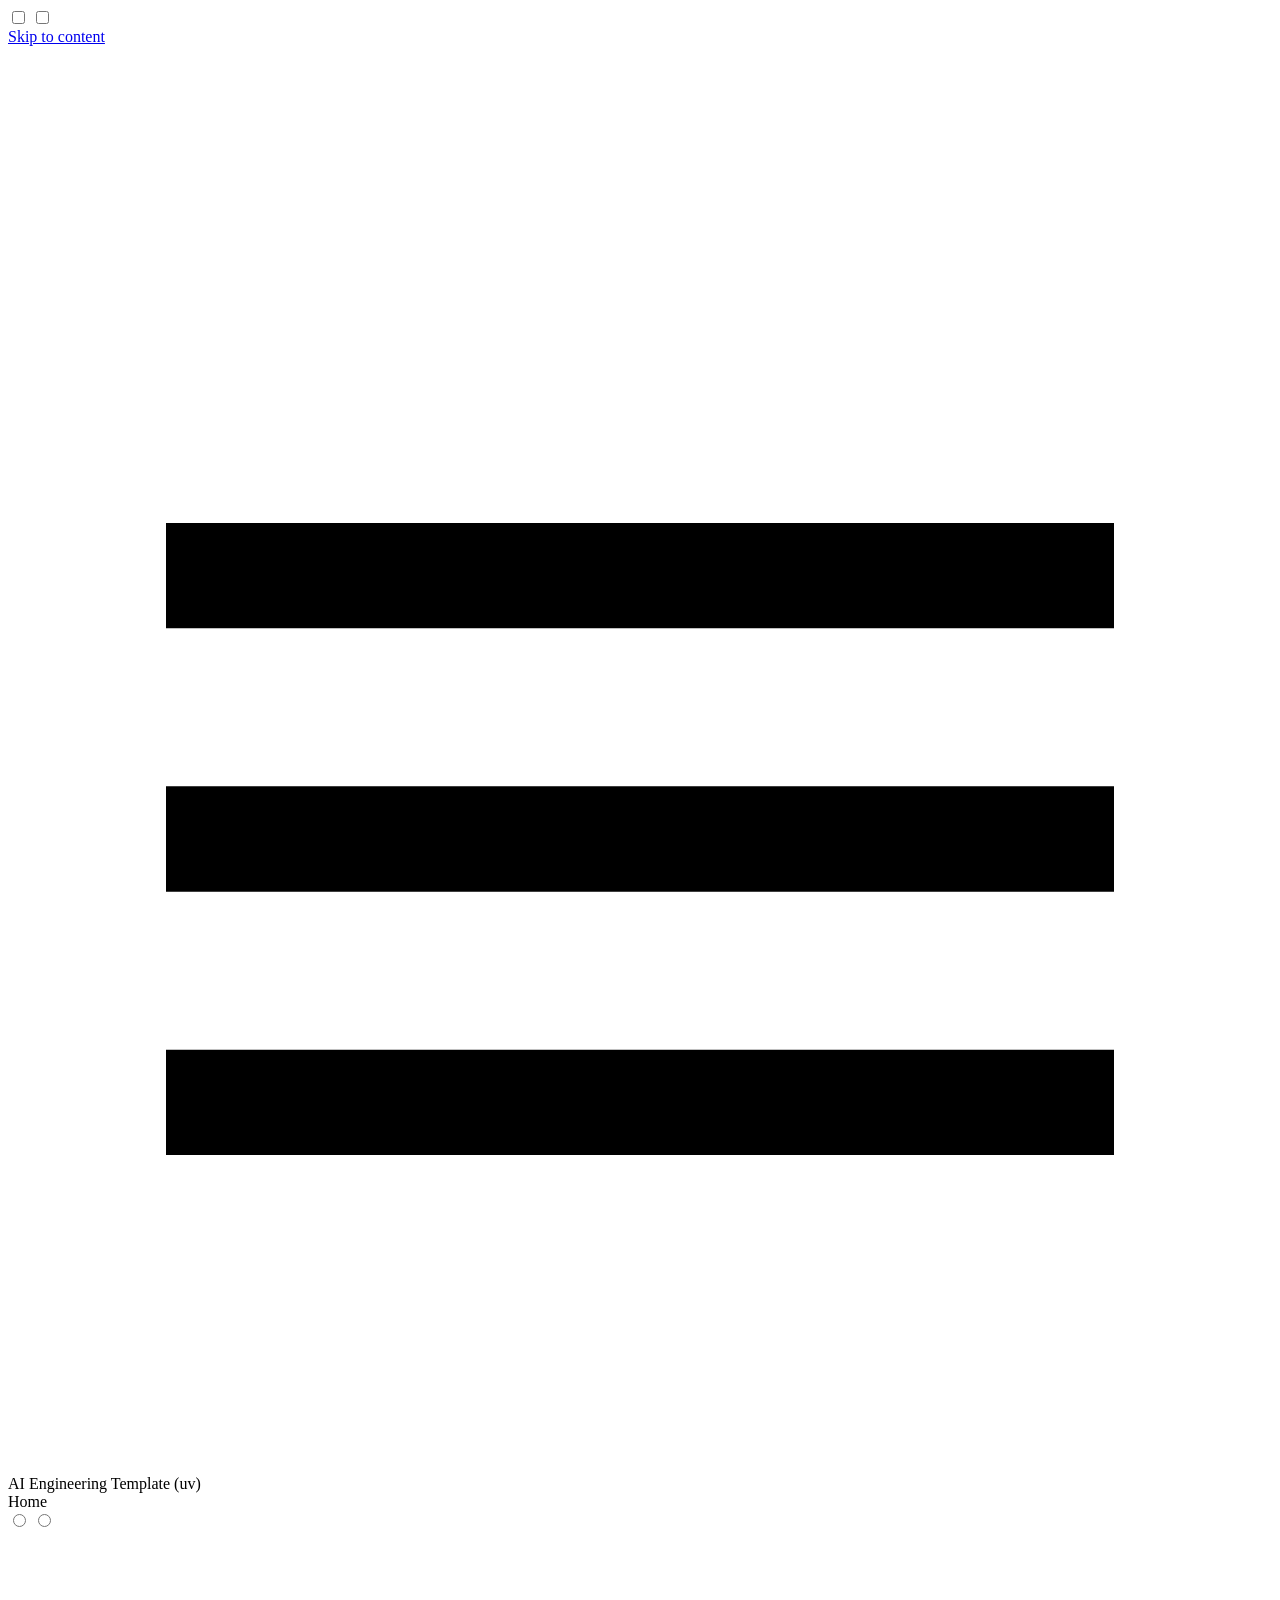
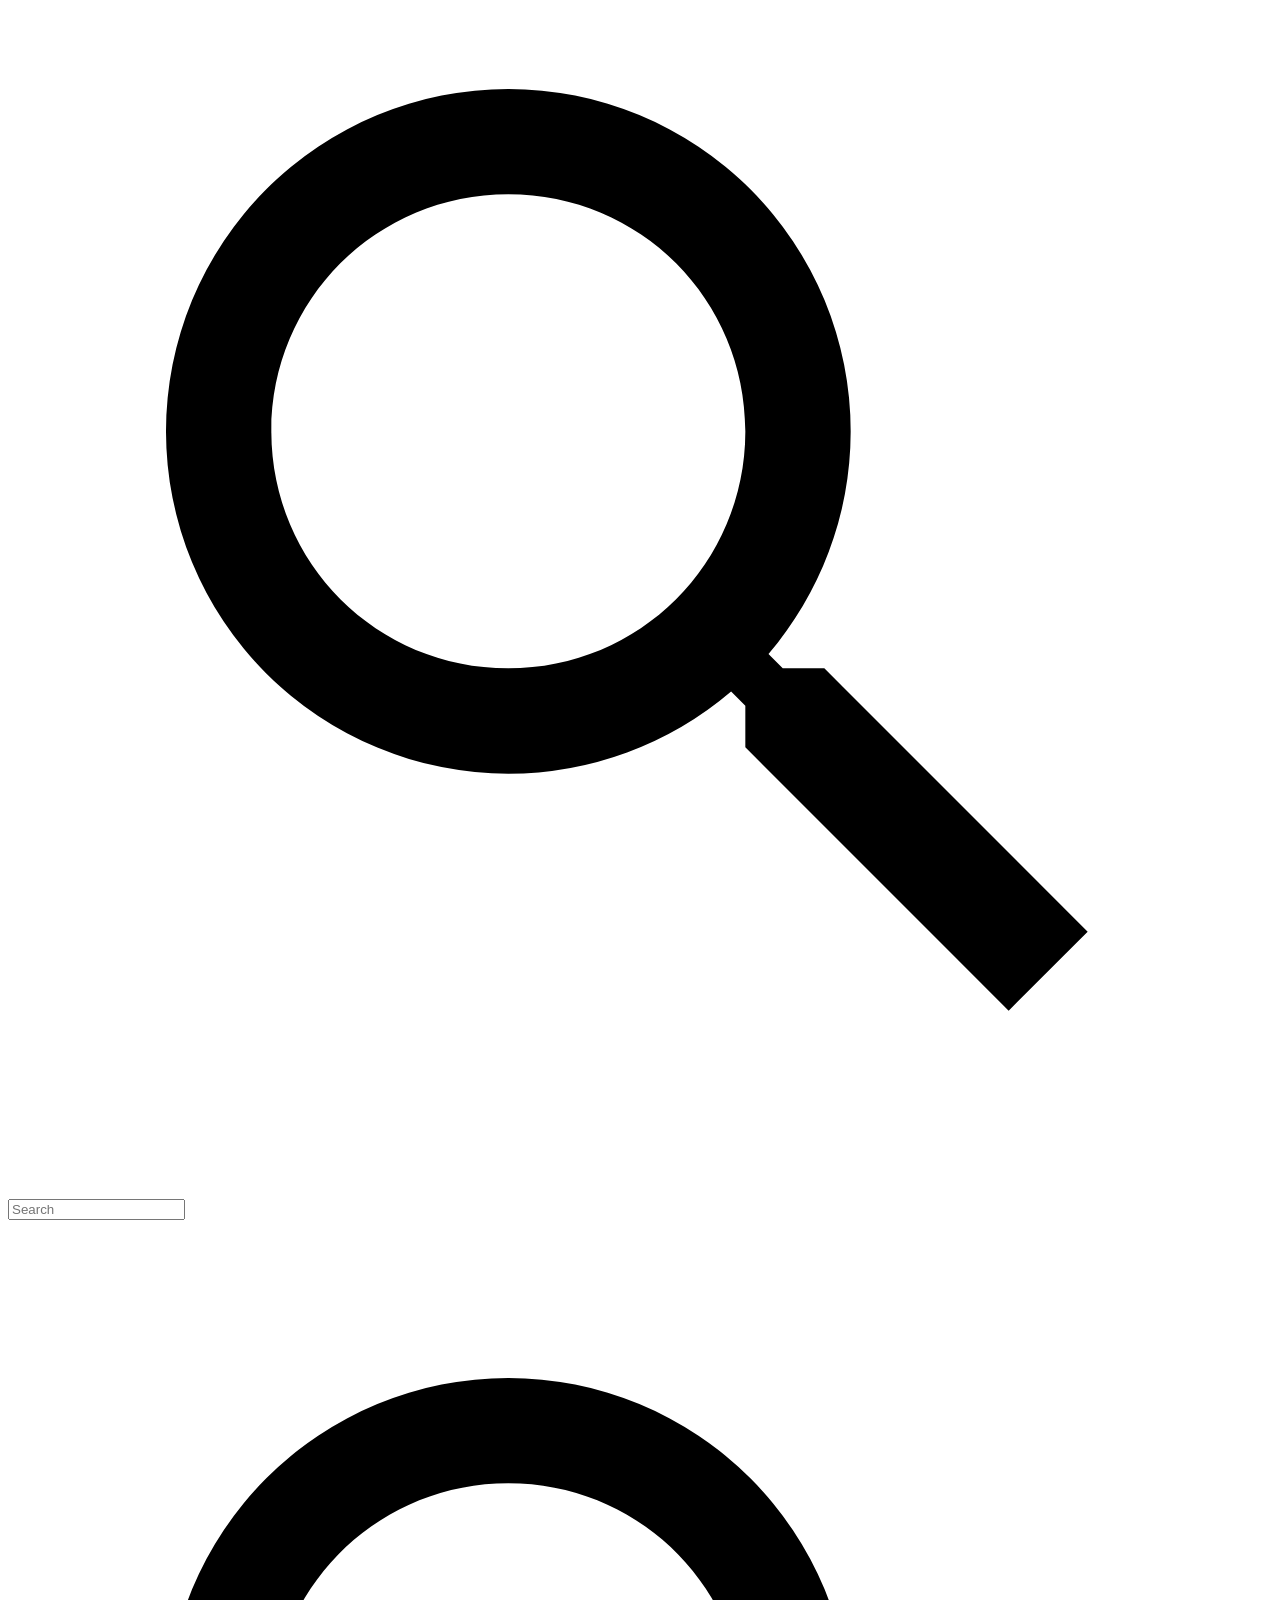
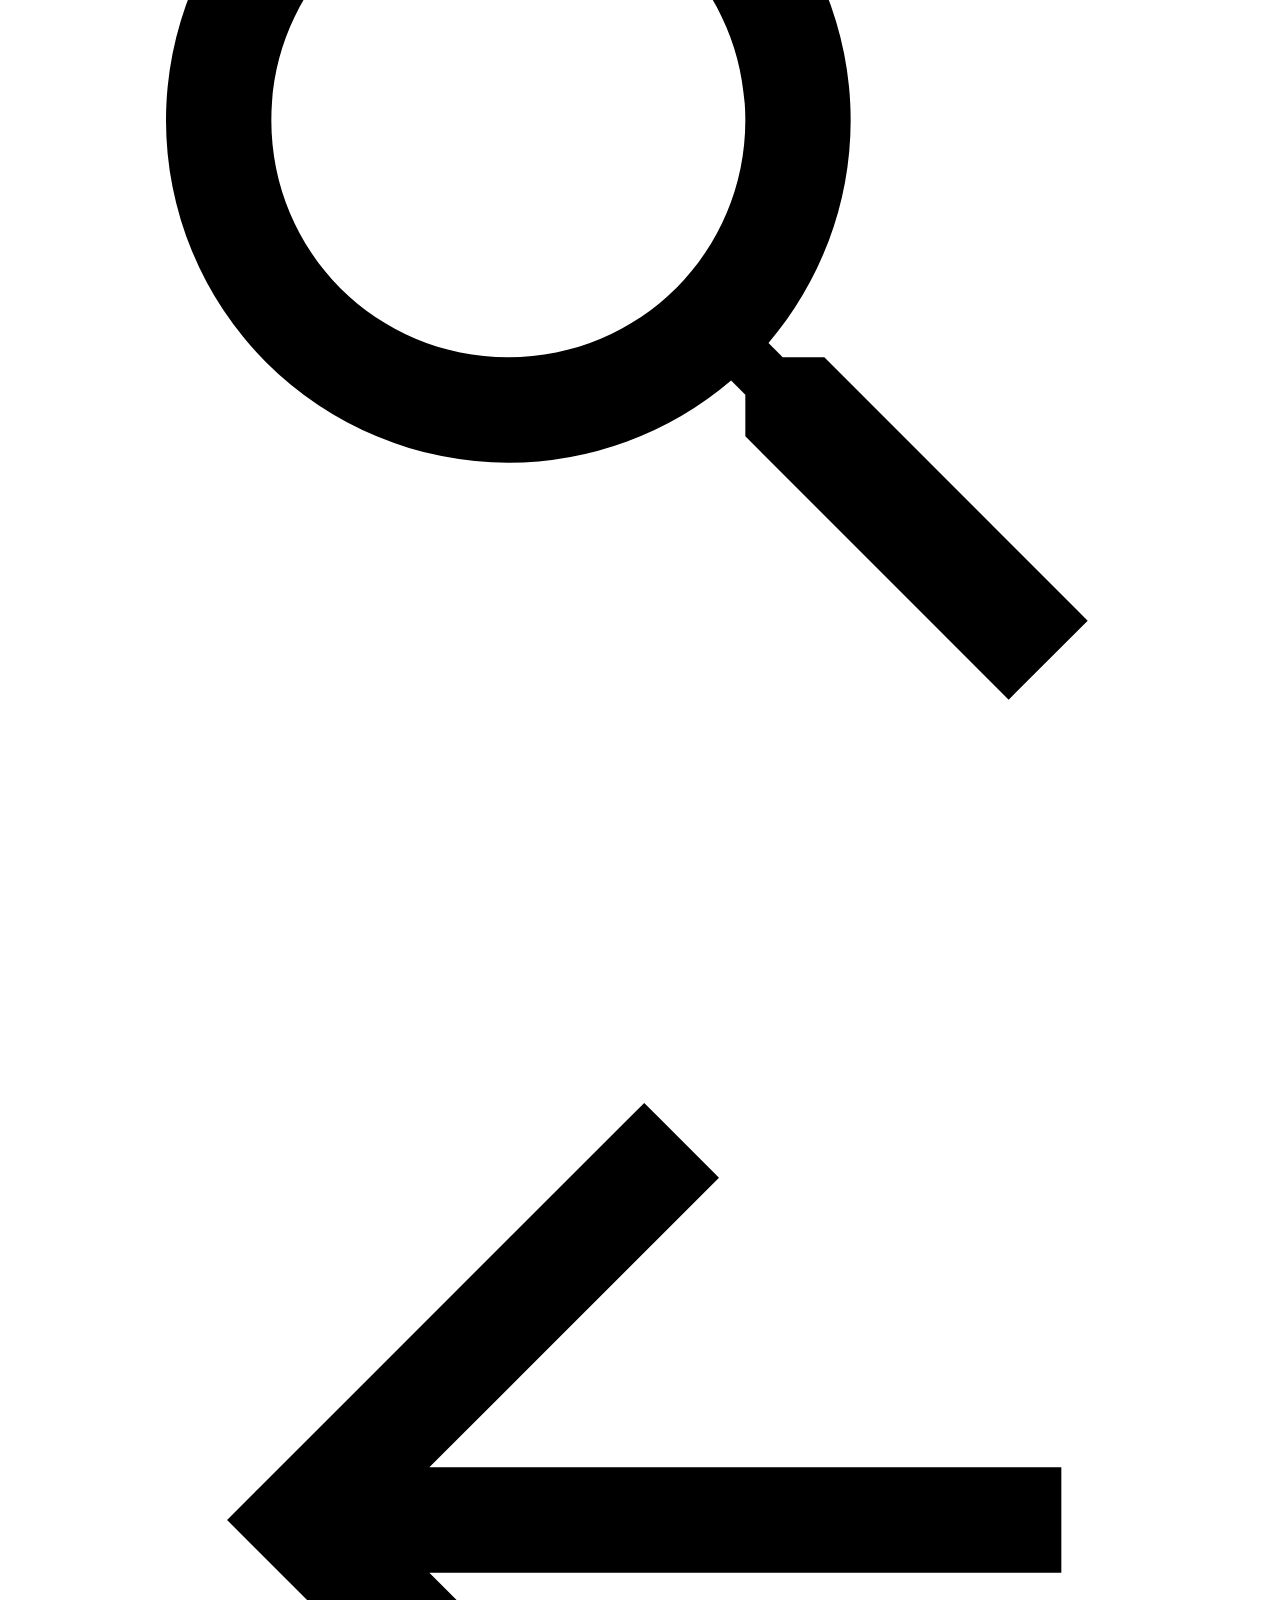
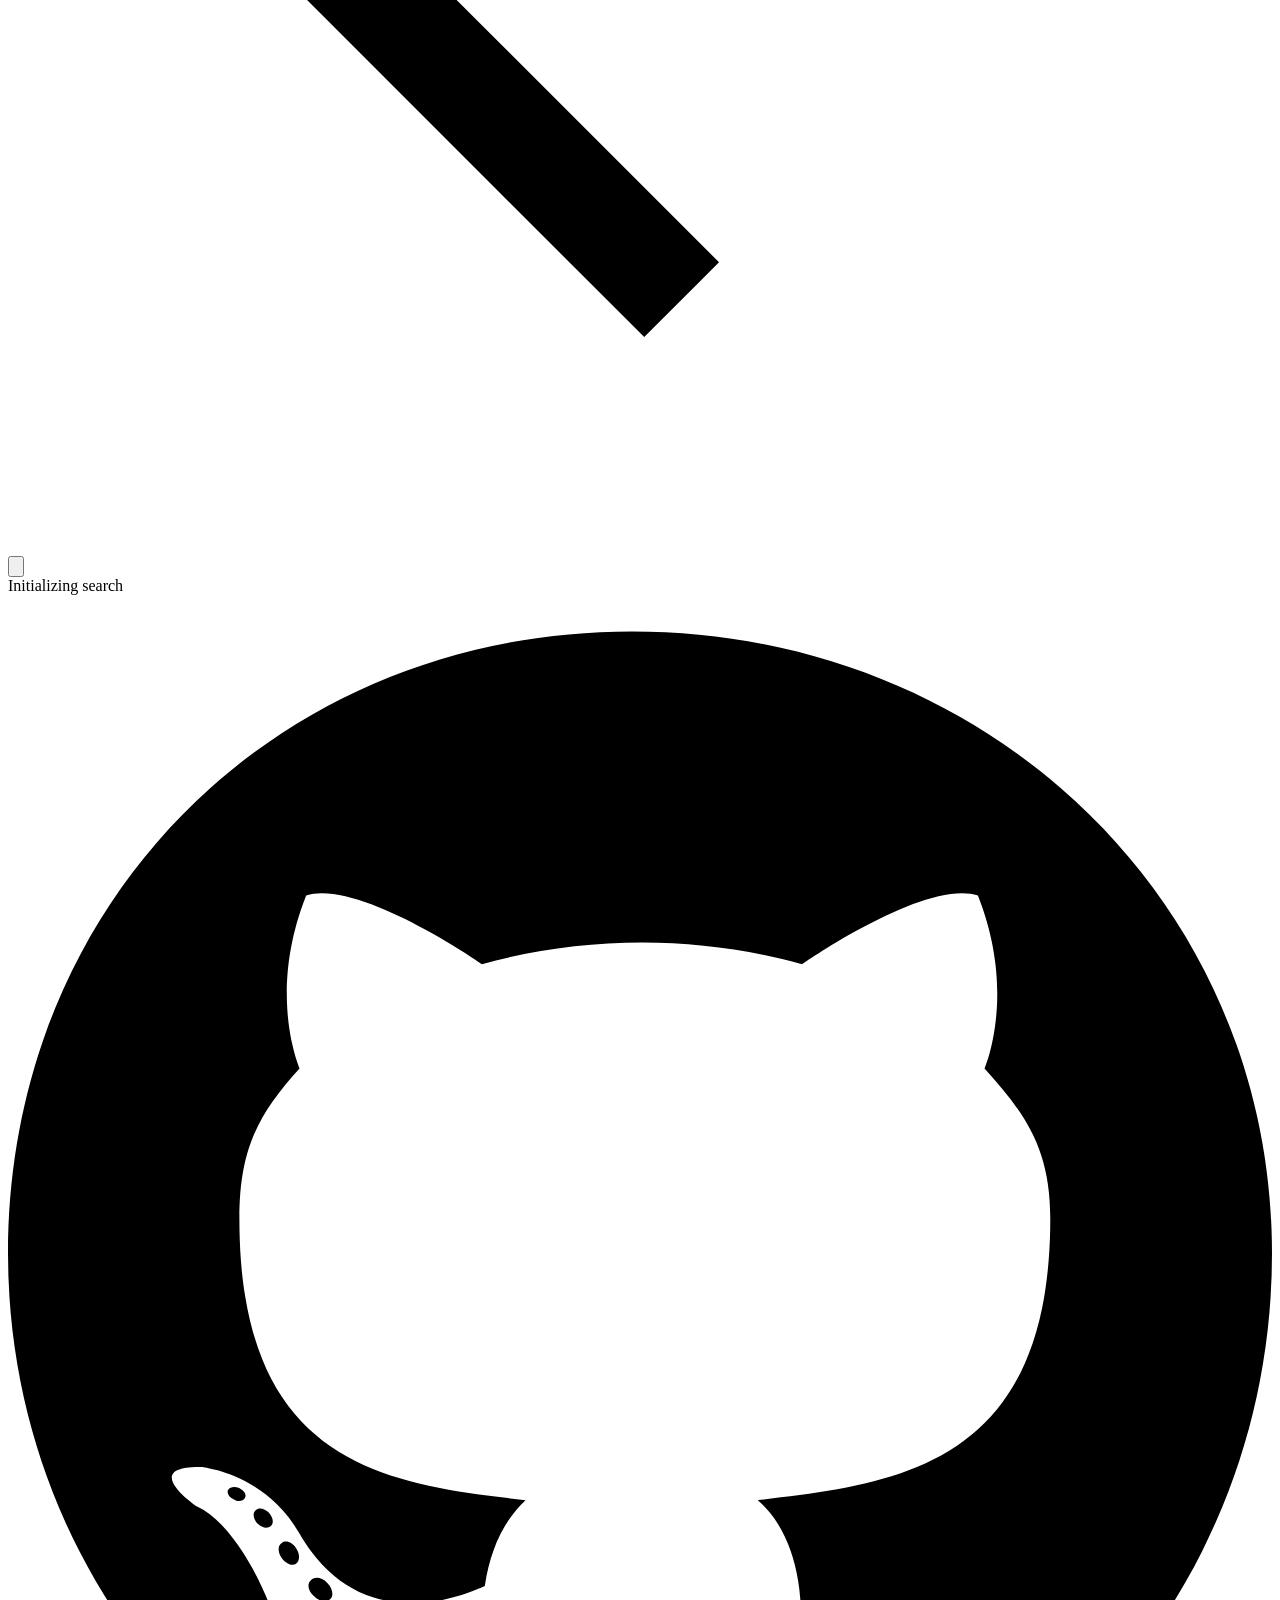
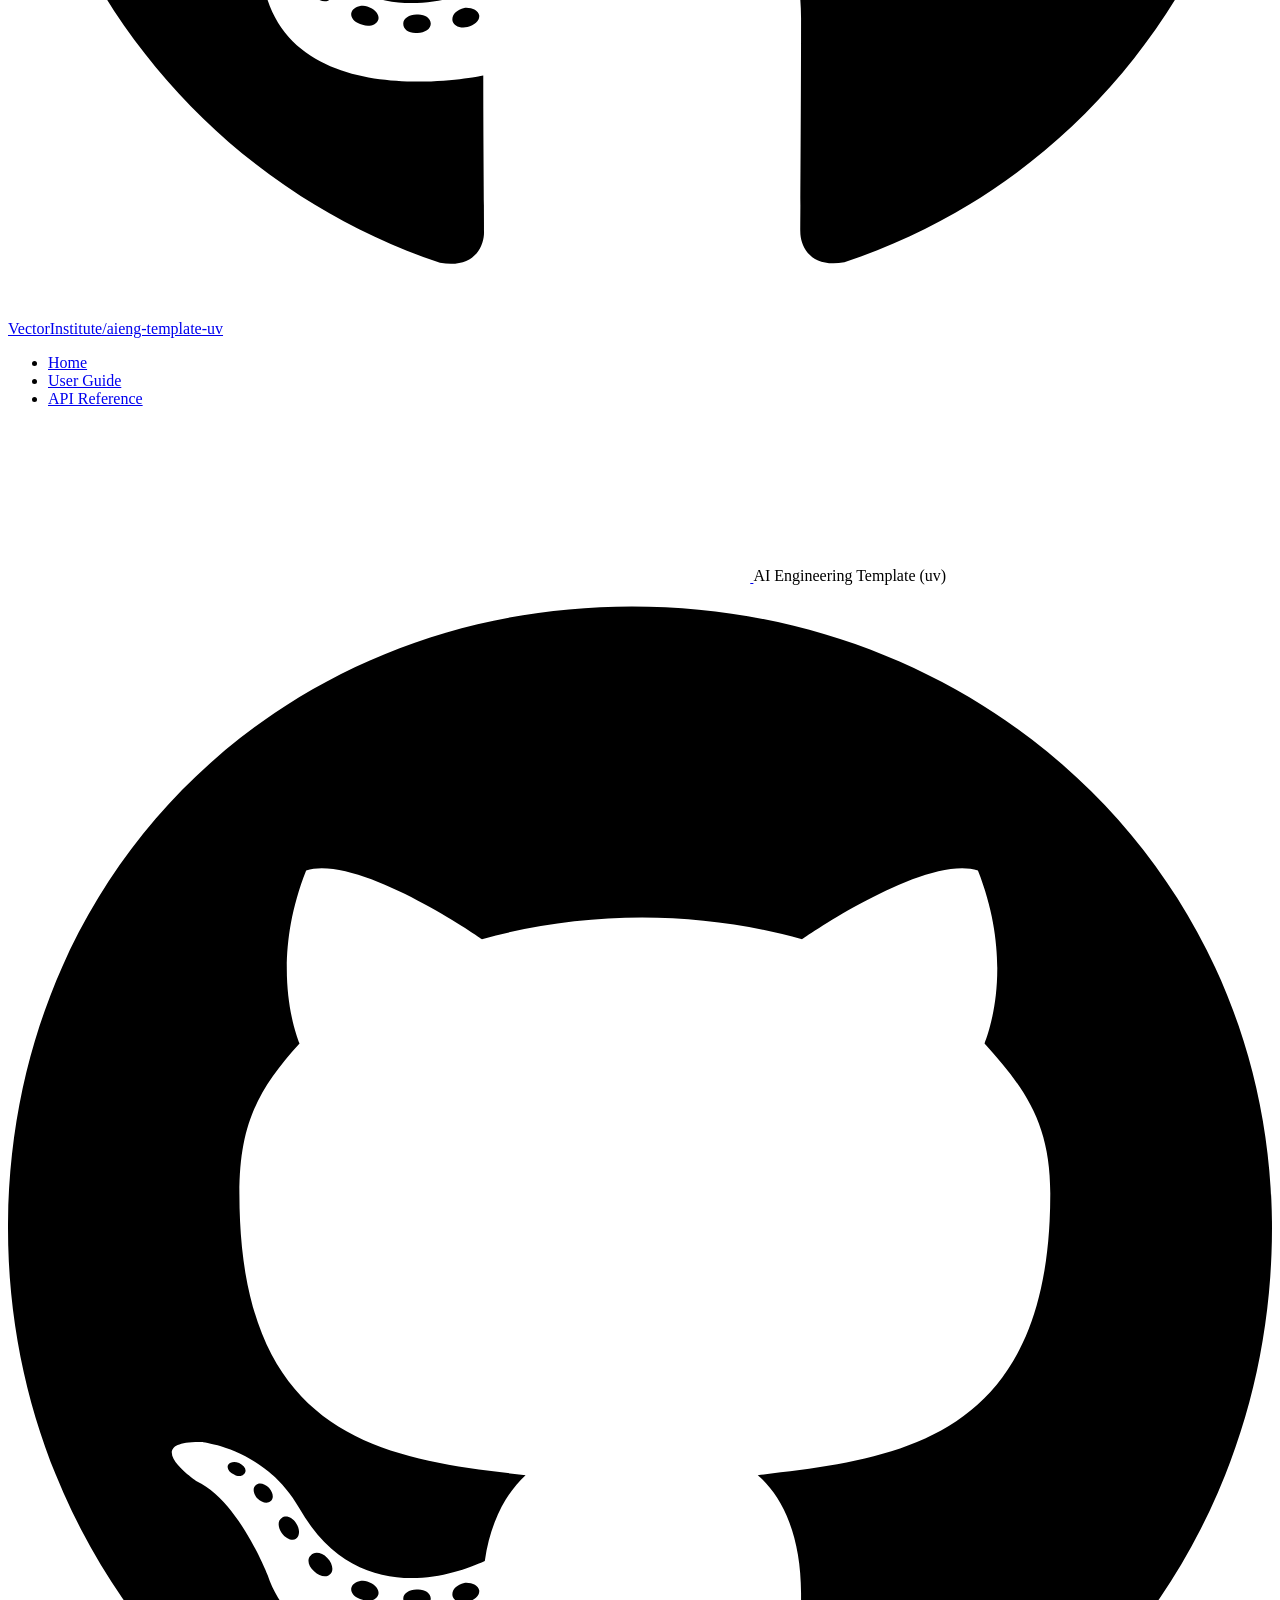
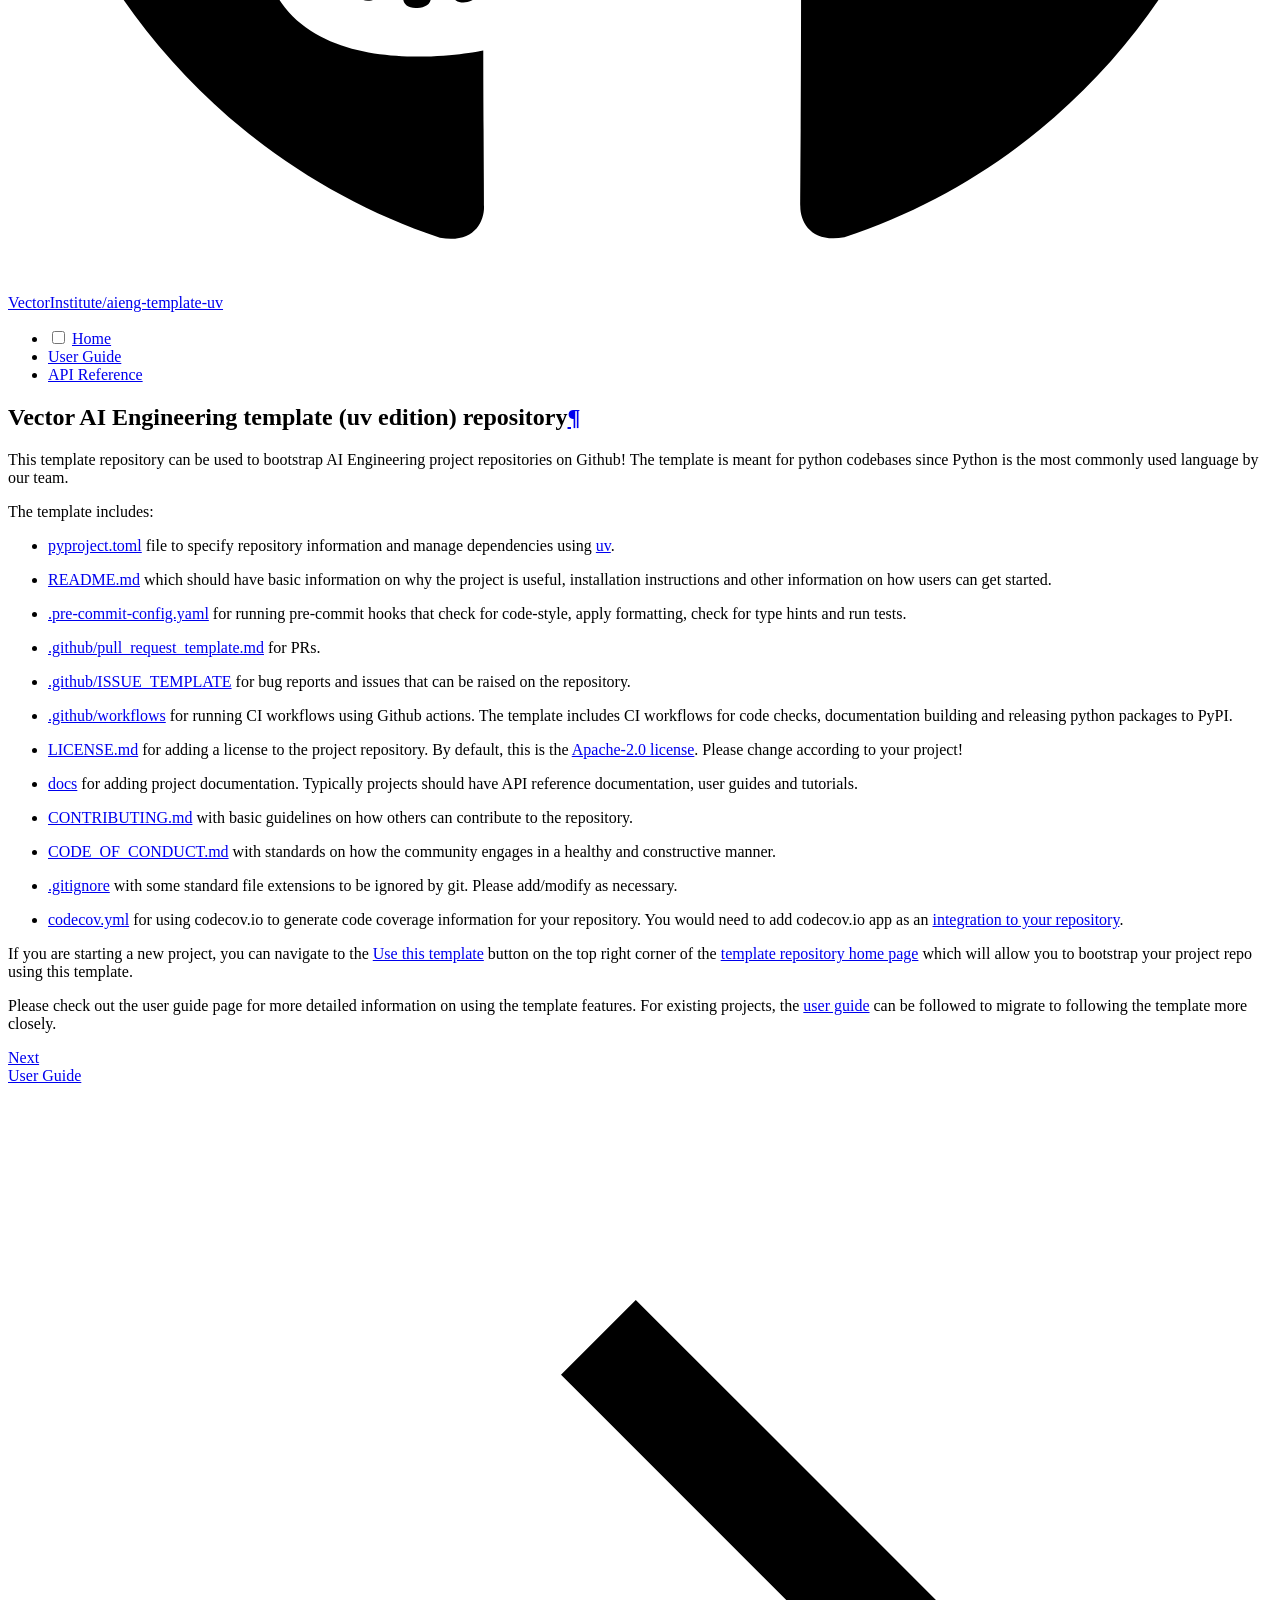
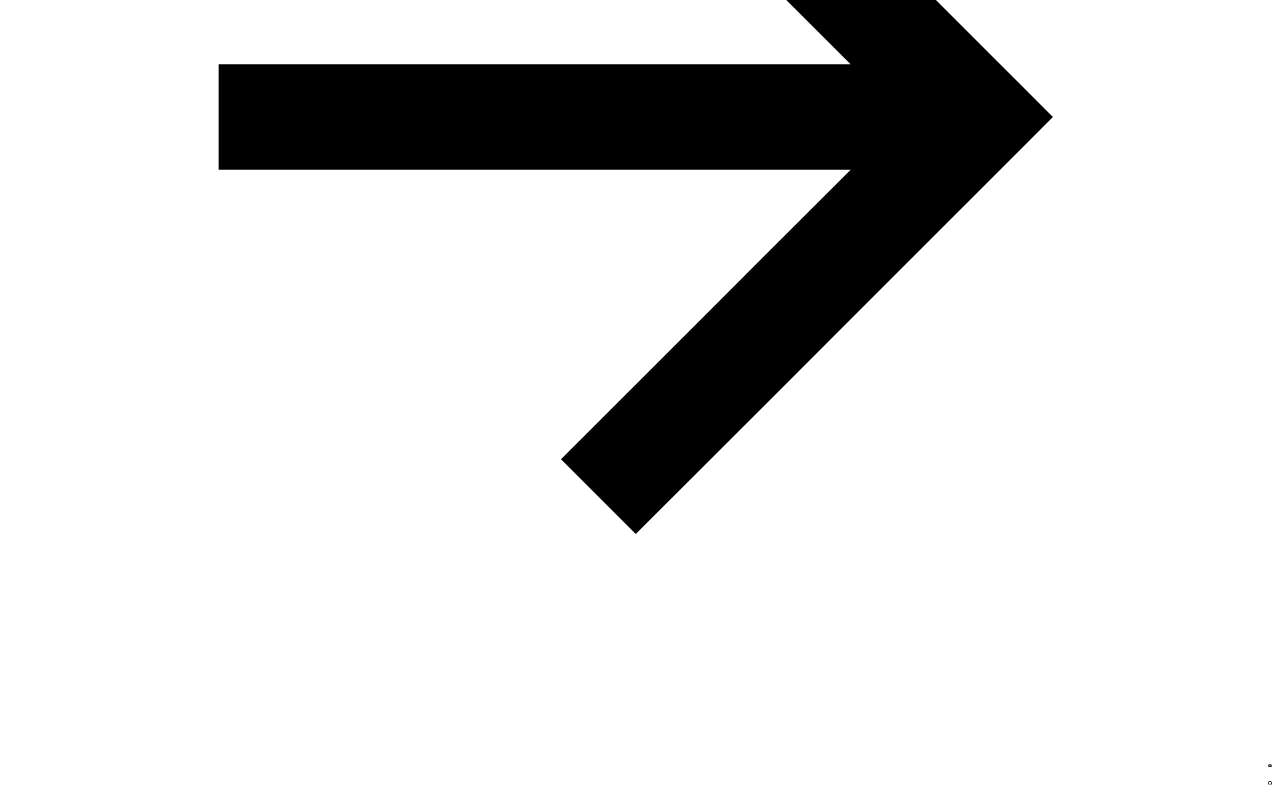
==== index.html @ 147bc582 "Deploying to gh-pages from @ VectorInstitute/aspis@8b134d1709254a9b0def8c552ece906d71a00d41 🚀" ====
<!doctype html>
<html lang="en" class="no-js">
  <head>
    
      <meta charset="utf-8">
      <meta name="viewport" content="width=device-width,initial-scale=1">
      
      
      
      
      
        <link rel="next" href="user_guide/">
      
      
      <link rel="icon" href="assets/favicon-48x48.svg">
      <meta name="generator" content="mkdocs-1.6.1, mkdocs-material-9.6.14">
    
    
      
        <title>AI Engineering Template (uv)</title>
      
    
    
      <link rel="stylesheet" href="assets/stylesheets/main.342714a4.min.css">
      
        
        <link rel="stylesheet" href="assets/stylesheets/palette.06af60db.min.css">
      
      


    
    
      
    
    
      
        
        
        <link rel="preconnect" href="https://fonts.gstatic.com" crossorigin>
        <link rel="stylesheet" href="https://fonts.googleapis.com/css?family=Roboto:300,300i,400,400i,700,700i%7CRoboto+Mono:400,400i,700,700i&display=fallback">
        <style>:root{--md-text-font:"Roboto";--md-code-font:"Roboto Mono"}</style>
      
    
    
      <link rel="stylesheet" href="assets/_mkdocstrings.css">
    
      <link rel="stylesheet" href="stylesheets/extra.css">
    
    <script>__md_scope=new URL(".",location),__md_hash=e=>[...e].reduce(((e,_)=>(e<<5)-e+_.charCodeAt(0)),0),__md_get=(e,_=localStorage,t=__md_scope)=>JSON.parse(_.getItem(t.pathname+"."+e)),__md_set=(e,_,t=localStorage,a=__md_scope)=>{try{t.setItem(a.pathname+"."+e,JSON.stringify(_))}catch(e){}}</script>
    
      

    
    
    
  </head>
  
  
    
    
      
    
    
    
    
    <body dir="ltr" data-md-color-scheme="default" data-md-color-primary="vector" data-md-color-accent="vector-teal">
  
    
    <input class="md-toggle" data-md-toggle="drawer" type="checkbox" id="__drawer" autocomplete="off">
    <input class="md-toggle" data-md-toggle="search" type="checkbox" id="__search" autocomplete="off">
    <label class="md-overlay" for="__drawer"></label>
    <div data-md-component="skip">
      
        
        <a href="#vector-ai-engineering-template-uv-edition-repository" class="md-skip">
          Skip to content
        </a>
      
    </div>
    <div data-md-component="announce">
      
    </div>
    
    
      

<header class="md-header" data-md-component="header">
  <nav class="md-header__inner md-grid" aria-label="Header">
    <a href="." title="AI Engineering Template (uv)" class="md-header__button md-logo" aria-label="AI Engineering Template (uv)" data-md-component="logo">
      
<img src="assets/vector-logo.svg" alt="logo">

    </a>
    <label class="md-header__button md-icon" for="__drawer">
      
      <svg xmlns="http://www.w3.org/2000/svg" viewBox="0 0 24 24"><path d="M3 6h18v2H3zm0 5h18v2H3zm0 5h18v2H3z"/></svg>
    </label>
    <div class="md-header__title" data-md-component="header-title">
      <div class="md-header__ellipsis">
        <div class="md-header__topic">
          <span class="md-ellipsis">
            AI Engineering Template (uv)
          </span>
        </div>
        <div class="md-header__topic" data-md-component="header-topic">
          <span class="md-ellipsis">
            
              Home
            
          </span>
        </div>
      </div>
    </div>
    
      
        <form class="md-header__option" data-md-component="palette">
  
    
    
    
    <input class="md-option" data-md-color-media="(prefers-color-scheme: light)" data-md-color-scheme="default" data-md-color-primary="vector" data-md-color-accent="vector-teal"  aria-label="Switch to dark mode"  type="radio" name="__palette" id="__palette_0">
    
      <label class="md-header__button md-icon" title="Switch to dark mode" for="__palette_1" hidden>
        <svg xmlns="http://www.w3.org/2000/svg" viewBox="0 0 24 24"><path d="M12 8a4 4 0 0 0-4 4 4 4 0 0 0 4 4 4 4 0 0 0 4-4 4 4 0 0 0-4-4m0 10a6 6 0 0 1-6-6 6 6 0 0 1 6-6 6 6 0 0 1 6 6 6 6 0 0 1-6 6m8-9.31V4h-4.69L12 .69 8.69 4H4v4.69L.69 12 4 15.31V20h4.69L12 23.31 15.31 20H20v-4.69L23.31 12z"/></svg>
      </label>
    
  
    
    
    
    <input class="md-option" data-md-color-media="(prefers-color-scheme: dark)" data-md-color-scheme="slate" data-md-color-primary="black" data-md-color-accent="vector-teal"  aria-label="Switch to light mode"  type="radio" name="__palette" id="__palette_1">
    
      <label class="md-header__button md-icon" title="Switch to light mode" for="__palette_0" hidden>
        <svg xmlns="http://www.w3.org/2000/svg" viewBox="0 0 24 24"><path d="M12 18c-.89 0-1.74-.2-2.5-.55C11.56 16.5 13 14.42 13 12s-1.44-4.5-3.5-5.45C10.26 6.2 11.11 6 12 6a6 6 0 0 1 6 6 6 6 0 0 1-6 6m8-9.31V4h-4.69L12 .69 8.69 4H4v4.69L.69 12 4 15.31V20h4.69L12 23.31 15.31 20H20v-4.69L23.31 12z"/></svg>
      </label>
    
  
</form>
      
    
    
      <script>var palette=__md_get("__palette");if(palette&&palette.color){if("(prefers-color-scheme)"===palette.color.media){var media=matchMedia("(prefers-color-scheme: light)"),input=document.querySelector(media.matches?"[data-md-color-media='(prefers-color-scheme: light)']":"[data-md-color-media='(prefers-color-scheme: dark)']");palette.color.media=input.getAttribute("data-md-color-media"),palette.color.scheme=input.getAttribute("data-md-color-scheme"),palette.color.primary=input.getAttribute("data-md-color-primary"),palette.color.accent=input.getAttribute("data-md-color-accent")}for(var[key,value]of Object.entries(palette.color))document.body.setAttribute("data-md-color-"+key,value)}</script>
    
    
    
      
      
        <label class="md-header__button md-icon" for="__search">
          
          <svg xmlns="http://www.w3.org/2000/svg" viewBox="0 0 24 24"><path d="M9.5 3A6.5 6.5 0 0 1 16 9.5c0 1.61-.59 3.09-1.56 4.23l.27.27h.79l5 5-1.5 1.5-5-5v-.79l-.27-.27A6.52 6.52 0 0 1 9.5 16 6.5 6.5 0 0 1 3 9.5 6.5 6.5 0 0 1 9.5 3m0 2C7 5 5 7 5 9.5S7 14 9.5 14 14 12 14 9.5 12 5 9.5 5"/></svg>
        </label>
        <div class="md-search" data-md-component="search" role="dialog">
  <label class="md-search__overlay" for="__search"></label>
  <div class="md-search__inner" role="search">
    <form class="md-search__form" name="search">
      <input type="text" class="md-search__input" name="query" aria-label="Search" placeholder="Search" autocapitalize="off" autocorrect="off" autocomplete="off" spellcheck="false" data-md-component="search-query" required>
      <label class="md-search__icon md-icon" for="__search">
        
        <svg xmlns="http://www.w3.org/2000/svg" viewBox="0 0 24 24"><path d="M9.5 3A6.5 6.5 0 0 1 16 9.5c0 1.61-.59 3.09-1.56 4.23l.27.27h.79l5 5-1.5 1.5-5-5v-.79l-.27-.27A6.52 6.52 0 0 1 9.5 16 6.5 6.5 0 0 1 3 9.5 6.5 6.5 0 0 1 9.5 3m0 2C7 5 5 7 5 9.5S7 14 9.5 14 14 12 14 9.5 12 5 9.5 5"/></svg>
        
        <svg xmlns="http://www.w3.org/2000/svg" viewBox="0 0 24 24"><path d="M20 11v2H8l5.5 5.5-1.42 1.42L4.16 12l7.92-7.92L13.5 5.5 8 11z"/></svg>
      </label>
      <nav class="md-search__options" aria-label="Search">
        
        <button type="reset" class="md-search__icon md-icon" title="Clear" aria-label="Clear" tabindex="-1">
          
          <svg xmlns="http://www.w3.org/2000/svg" viewBox="0 0 24 24"><path d="M19 6.41 17.59 5 12 10.59 6.41 5 5 6.41 10.59 12 5 17.59 6.41 19 12 13.41 17.59 19 19 17.59 13.41 12z"/></svg>
        </button>
      </nav>
      
        <div class="md-search__suggest" data-md-component="search-suggest"></div>
      
    </form>
    <div class="md-search__output">
      <div class="md-search__scrollwrap" tabindex="0" data-md-scrollfix>
        <div class="md-search-result" data-md-component="search-result">
          <div class="md-search-result__meta">
            Initializing search
          </div>
          <ol class="md-search-result__list" role="presentation"></ol>
        </div>
      </div>
    </div>
  </div>
</div>
      
    
    
      <div class="md-header__source">
        <a href="https://github.com/VectorInstitute/aieng-template-uv" title="Go to repository" class="md-source" data-md-component="source">
  <div class="md-source__icon md-icon">
    
    <svg xmlns="http://www.w3.org/2000/svg" viewBox="0 0 496 512"><!--! Font Awesome Free 6.7.2 by @fontawesome - https://fontawesome.com License - https://fontawesome.com/license/free (Icons: CC BY 4.0, Fonts: SIL OFL 1.1, Code: MIT License) Copyright 2024 Fonticons, Inc.--><path d="M165.9 397.4c0 2-2.3 3.6-5.2 3.6-3.3.3-5.6-1.3-5.6-3.6 0-2 2.3-3.6 5.2-3.6 3-.3 5.6 1.3 5.6 3.6m-31.1-4.5c-.7 2 1.3 4.3 4.3 4.9 2.6 1 5.6 0 6.2-2s-1.3-4.3-4.3-5.2c-2.6-.7-5.5.3-6.2 2.3m44.2-1.7c-2.9.7-4.9 2.6-4.6 4.9.3 2 2.9 3.3 5.9 2.6 2.9-.7 4.9-2.6 4.6-4.6-.3-1.9-3-3.2-5.9-2.9M244.8 8C106.1 8 0 113.3 0 252c0 110.9 69.8 205.8 169.5 239.2 12.8 2.3 17.3-5.6 17.3-12.1 0-6.2-.3-40.4-.3-61.4 0 0-70 15-84.7-29.8 0 0-11.4-29.1-27.8-36.6 0 0-22.9-15.7 1.6-15.4 0 0 24.9 2 38.6 25.8 21.9 38.6 58.6 27.5 72.9 20.9 2.3-16 8.8-27.1 16-33.7-55.9-6.2-112.3-14.3-112.3-110.5 0-27.5 7.6-41.3 23.6-58.9-2.6-6.5-11.1-33.3 2.6-67.9 20.9-6.5 69 27 69 27 20-5.6 41.5-8.5 62.8-8.5s42.8 2.9 62.8 8.5c0 0 48.1-33.6 69-27 13.7 34.7 5.2 61.4 2.6 67.9 16 17.7 25.8 31.5 25.8 58.9 0 96.5-58.9 104.2-114.8 110.5 9.2 7.9 17 22.9 17 46.4 0 33.7-.3 75.4-.3 83.6 0 6.5 4.6 14.4 17.3 12.1C428.2 457.8 496 362.9 496 252 496 113.3 383.5 8 244.8 8M97.2 352.9c-1.3 1-1 3.3.7 5.2 1.6 1.6 3.9 2.3 5.2 1 1.3-1 1-3.3-.7-5.2-1.6-1.6-3.9-2.3-5.2-1m-10.8-8.1c-.7 1.3.3 2.9 2.3 3.9 1.6 1 3.6.7 4.3-.7.7-1.3-.3-2.9-2.3-3.9-2-.6-3.6-.3-4.3.7m32.4 35.6c-1.6 1.3-1 4.3 1.3 6.2 2.3 2.3 5.2 2.6 6.5 1 1.3-1.3.7-4.3-1.3-6.2-2.2-2.3-5.2-2.6-6.5-1m-11.4-14.7c-1.6 1-1.6 3.6 0 5.9s4.3 3.3 5.6 2.3c1.6-1.3 1.6-3.9 0-6.2-1.4-2.3-4-3.3-5.6-2"/></svg>
  </div>
  <div class="md-source__repository">
    VectorInstitute/aieng-template-uv
  </div>
</a>
      </div>
    
  </nav>
  
</header>
    
    <div class="md-container" data-md-component="container">
      
      
        
          
            
<nav class="md-tabs" aria-label="Tabs" data-md-component="tabs">
  <div class="md-grid">
    <ul class="md-tabs__list">
      
        
  
  
  
    
  
  
    <li class="md-tabs__item md-tabs__item--active">
      <a href="." class="md-tabs__link">
        
  
  
    
  
  Home

      </a>
    </li>
  

      
        
  
  
  
  
    <li class="md-tabs__item">
      <a href="user_guide/" class="md-tabs__link">
        
  
  
    
  
  User Guide

      </a>
    </li>
  

      
        
  
  
  
  
    <li class="md-tabs__item">
      <a href="api/" class="md-tabs__link">
        
  
  
    
  
  API Reference

      </a>
    </li>
  

      
    </ul>
  </div>
</nav>
          
        
      
      <main class="md-main" data-md-component="main">
        <div class="md-main__inner md-grid">
          
            
              
              <div class="md-sidebar md-sidebar--primary" data-md-component="sidebar" data-md-type="navigation" >
                <div class="md-sidebar__scrollwrap">
                  <div class="md-sidebar__inner">
                    


  


<nav class="md-nav md-nav--primary md-nav--lifted" aria-label="Navigation" data-md-level="0">
  <label class="md-nav__title" for="__drawer">
    <a href="." title="AI Engineering Template (uv)" class="md-nav__button md-logo" aria-label="AI Engineering Template (uv)" data-md-component="logo">
      
<img src="assets/vector-logo.svg" alt="logo">

    </a>
    AI Engineering Template (uv)
  </label>
  
    <div class="md-nav__source">
      <a href="https://github.com/VectorInstitute/aieng-template-uv" title="Go to repository" class="md-source" data-md-component="source">
  <div class="md-source__icon md-icon">
    
    <svg xmlns="http://www.w3.org/2000/svg" viewBox="0 0 496 512"><!--! Font Awesome Free 6.7.2 by @fontawesome - https://fontawesome.com License - https://fontawesome.com/license/free (Icons: CC BY 4.0, Fonts: SIL OFL 1.1, Code: MIT License) Copyright 2024 Fonticons, Inc.--><path d="M165.9 397.4c0 2-2.3 3.6-5.2 3.6-3.3.3-5.6-1.3-5.6-3.6 0-2 2.3-3.6 5.2-3.6 3-.3 5.6 1.3 5.6 3.6m-31.1-4.5c-.7 2 1.3 4.3 4.3 4.9 2.6 1 5.6 0 6.2-2s-1.3-4.3-4.3-5.2c-2.6-.7-5.5.3-6.2 2.3m44.2-1.7c-2.9.7-4.9 2.6-4.6 4.9.3 2 2.9 3.3 5.9 2.6 2.9-.7 4.9-2.6 4.6-4.6-.3-1.9-3-3.2-5.9-2.9M244.8 8C106.1 8 0 113.3 0 252c0 110.9 69.8 205.8 169.5 239.2 12.8 2.3 17.3-5.6 17.3-12.1 0-6.2-.3-40.4-.3-61.4 0 0-70 15-84.7-29.8 0 0-11.4-29.1-27.8-36.6 0 0-22.9-15.7 1.6-15.4 0 0 24.9 2 38.6 25.8 21.9 38.6 58.6 27.5 72.9 20.9 2.3-16 8.8-27.1 16-33.7-55.9-6.2-112.3-14.3-112.3-110.5 0-27.5 7.6-41.3 23.6-58.9-2.6-6.5-11.1-33.3 2.6-67.9 20.9-6.5 69 27 69 27 20-5.6 41.5-8.5 62.8-8.5s42.8 2.9 62.8 8.5c0 0 48.1-33.6 69-27 13.7 34.7 5.2 61.4 2.6 67.9 16 17.7 25.8 31.5 25.8 58.9 0 96.5-58.9 104.2-114.8 110.5 9.2 7.9 17 22.9 17 46.4 0 33.7-.3 75.4-.3 83.6 0 6.5 4.6 14.4 17.3 12.1C428.2 457.8 496 362.9 496 252 496 113.3 383.5 8 244.8 8M97.2 352.9c-1.3 1-1 3.3.7 5.2 1.6 1.6 3.9 2.3 5.2 1 1.3-1 1-3.3-.7-5.2-1.6-1.6-3.9-2.3-5.2-1m-10.8-8.1c-.7 1.3.3 2.9 2.3 3.9 1.6 1 3.6.7 4.3-.7.7-1.3-.3-2.9-2.3-3.9-2-.6-3.6-.3-4.3.7m32.4 35.6c-1.6 1.3-1 4.3 1.3 6.2 2.3 2.3 5.2 2.6 6.5 1 1.3-1.3.7-4.3-1.3-6.2-2.2-2.3-5.2-2.6-6.5-1m-11.4-14.7c-1.6 1-1.6 3.6 0 5.9s4.3 3.3 5.6 2.3c1.6-1.3 1.6-3.9 0-6.2-1.4-2.3-4-3.3-5.6-2"/></svg>
  </div>
  <div class="md-source__repository">
    VectorInstitute/aieng-template-uv
  </div>
</a>
    </div>
  
  <ul class="md-nav__list" data-md-scrollfix>
    
      
      
  
  
    
  
  
  
    <li class="md-nav__item md-nav__item--active">
      
      <input class="md-nav__toggle md-toggle" type="checkbox" id="__toc">
      
      
        
      
      
      <a href="." class="md-nav__link md-nav__link--active">
        
  
  
  <span class="md-ellipsis">
    Home
    
  </span>
  

      </a>
      
    </li>
  

    
      
      
  
  
  
  
    <li class="md-nav__item">
      <a href="user_guide/" class="md-nav__link">
        
  
  
  <span class="md-ellipsis">
    User Guide
    
  </span>
  

      </a>
    </li>
  

    
      
      
  
  
  
  
    <li class="md-nav__item">
      <a href="api/" class="md-nav__link">
        
  
  
  <span class="md-ellipsis">
    API Reference
    
  </span>
  

      </a>
    </li>
  

    
  </ul>
</nav>
                  </div>
                </div>
              </div>
            
            
              
              <div class="md-sidebar md-sidebar--secondary" data-md-component="sidebar" data-md-type="toc" >
                <div class="md-sidebar__scrollwrap">
                  <div class="md-sidebar__inner">
                    

<nav class="md-nav md-nav--secondary" aria-label="Table of contents">
  
  
  
    
  
  
</nav>
                  </div>
                </div>
              </div>
            
          
          
            <div class="md-content" data-md-component="content">
              <article class="md-content__inner md-typeset">
                
                  


  
  


<h1 id="vector-ai-engineering-template-uv-edition-repository">Vector AI Engineering template (uv edition) repository<a class="headerlink" href="#vector-ai-engineering-template-uv-edition-repository" title="Permanent link">&para;</a></h1>
<p>This template repository can be used to bootstrap AI Engineering project repositories
on Github! The template is meant for python codebases since Python is the most commonly
used language by our team.</p>
<p>The template includes:</p>
<ul>
<li>
<p><a href="https://pip.pypa.io/en/stable/reference/build-system/pyproject-toml/">pyproject.toml</a>
file to specify repository information and manage dependencies using
<a href="https://docs.astral.sh/uv/">uv</a>.</p>
</li>
<li>
<p><a href="https://docs.github.com/en/repositories/managing-your-repositorys-settings-and-features/customizing-your-repository/about-readmes">README.md</a> which should have basic information on why the project is
useful, installation instructions and other information on how users can get started.</p>
</li>
<li>
<p><a href="https://pre-commit.com/">.pre-commit-config.yaml</a> for running pre-commit hooks that
check for code-style, apply formatting, check for type hints and run tests.</p>
</li>
<li>
<p><a href="https://docs.github.com/en/communities/using-templates-to-encourage-useful-issues-and-pull-requests/creating-a-pull-request-template-for-your-repository">.github/pull_request_template.md</a> for PRs.</p>
</li>
<li>
<p><a href="https://docs.github.com/en/communities/using-templates-to-encourage-useful-issues-and-pull-requests/configuring-issue-templates-for-your-repository">.github/ISSUE_TEMPLATE</a> for bug reports and issues that can be raised on the repository.</p>
</li>
<li>
<p><a href="https://docs.github.com/en/actions/using-workflows">.github/workflows</a> for running CI
workflows using Github actions. The template includes CI workflows for code checks,
documentation building and releasing python packages to PyPI.</p>
</li>
<li>
<p><a href="https://docs.github.com/en/repositories/managing-your-repositorys-settings-and-features/customizing-your-repository/licensing-a-repository">LICENSE.md</a> for adding a license to the project repository.
By default, this is the <a href="http://www.apache.org/licenses/">Apache-2.0 license</a>. Please
change according to your project!</p>
</li>
<li>
<p><a href="https://squidfunk.github.io/mkdocs-material/">docs</a> for adding project documentation. Typically
projects should have API reference documentation, user guides and tutorials.</p>
</li>
<li>
<p><a href="https://docs.github.com/en/communities/setting-up-your-project-for-healthy-contributions/setting-guidelines-for-repository-contributors">CONTRIBUTING.md</a> with basic guidelines on how others can
contribute to the repository.</p>
</li>
<li>
<p><a href="https://docs.github.com/en/communities/setting-up-your-project-for-healthy-contributions/adding-a-code-of-conduct-to-your-project">CODE_OF_CONDUCT.md</a> with standards on how the community engages in
a healthy and constructive manner.</p>
</li>
<li>
<p><a href="https://docs.github.com/en/get-started/getting-started-with-git/ignoring-files">.gitignore</a>
with some standard file extensions to be ignored by git. Please add/modify as necessary.</p>
</li>
<li>
<p><a href="https://docs.codecov.com/docs/codecov-yaml">codecov.yml</a> for using codecov.io to
generate code coverage information for your repository. You would need to add codecov.io
app as an <a href="https://docs.codecov.com/docs/how-to-create-a-github-app-for-codecov-enterprise">integration to your repository</a>.</p>
</li>
</ul>
<p>If you are starting a new project, you can navigate to the <a href="https://docs.github.com/en/repositories/creating-and-managing-repositories/creating-a-repository-from-a-template">Use this template</a> button
on the top right corner of the <a href="https://github.com/VectorInstitute/aieng-template">template repository home page</a>
which will allow you to bootstrap your project repo using this template.</p>
<p>Please check out the user guide page for more detailed information on using the
template features. For existing projects, the <a href="user_guide/">user guide</a>
can be followed to migrate to following the template more closely.</p>












                
              </article>
            </div>
          
          
<script>var target=document.getElementById(location.hash.slice(1));target&&target.name&&(target.checked=target.name.startsWith("__tabbed_"))</script>
        </div>
        
          <button type="button" class="md-top md-icon" data-md-component="top" hidden>
  
  <svg xmlns="http://www.w3.org/2000/svg" viewBox="0 0 24 24"><path d="M13 20h-2V8l-5.5 5.5-1.42-1.42L12 4.16l7.92 7.92-1.42 1.42L13 8z"/></svg>
  Back to top
</button>
        
      </main>
      
        <footer class="md-footer">
  
    
      
      <nav class="md-footer__inner md-grid" aria-label="Footer" >
        
        
          
          <a href="user_guide/" class="md-footer__link md-footer__link--next" aria-label="Next: User Guide">
            <div class="md-footer__title">
              <span class="md-footer__direction">
                Next
              </span>
              <div class="md-ellipsis">
                User Guide
              </div>
            </div>
            <div class="md-footer__button md-icon">
              
              <svg xmlns="http://www.w3.org/2000/svg" viewBox="0 0 24 24"><path d="M4 11v2h12l-5.5 5.5 1.42 1.42L19.84 12l-7.92-7.92L10.5 5.5 16 11z"/></svg>
            </div>
          </a>
        
      </nav>
    
  
  <div class="md-footer-meta md-typeset">
    <div class="md-footer-meta__inner md-grid">
      <div class="md-copyright">
  <div class="md-footer-vector">
    <a href="https://vectorinstitute.ai" target="_blank" rel="noopener">
      <img
        src="assets/vector-logo.svg"
        alt="Vector Institute Logo"
        height="24"
      />
    </a>
  </div>
   
</div>
      
        <div class="md-social">
  
    
    
    
    
    <a href="404.html" target="_blank" rel="noopener" title="" class="md-social__link">
      <svg xmlns="http://www.w3.org/2000/svg" viewBox="0 0 640 512"><!--! Font Awesome Free 6.7.2 by @fontawesome - https://fontawesome.com License - https://fontawesome.com/license/free (Icons: CC BY 4.0, Fonts: SIL OFL 1.1, Code: MIT License) Copyright 2024 Fonticons, Inc.--><path d="M524.531 69.836a1.5 1.5 0 0 0-.764-.7A485 485 0 0 0 404.081 32.03a1.82 1.82 0 0 0-1.923.91 338 338 0 0 0-14.9 30.6 447.9 447.9 0 0 0-134.426 0 310 310 0 0 0-15.135-30.6 1.89 1.89 0 0 0-1.924-.91 483.7 483.7 0 0 0-119.688 37.107 1.7 1.7 0 0 0-.788.676C39.068 183.651 18.186 294.69 28.43 404.354a2.02 2.02 0 0 0 .765 1.375 487.7 487.7 0 0 0 146.825 74.189 1.9 1.9 0 0 0 2.063-.676A348 348 0 0 0 208.12 430.4a1.86 1.86 0 0 0-1.019-2.588 321 321 0 0 1-45.868-21.853 1.885 1.885 0 0 1-.185-3.126 251 251 0 0 0 9.109-7.137 1.82 1.82 0 0 1 1.9-.256c96.229 43.917 200.41 43.917 295.5 0a1.81 1.81 0 0 1 1.924.233 235 235 0 0 0 9.132 7.16 1.884 1.884 0 0 1-.162 3.126 301.4 301.4 0 0 1-45.89 21.83 1.875 1.875 0 0 0-1 2.611 391 391 0 0 0 30.014 48.815 1.86 1.86 0 0 0 2.063.7A486 486 0 0 0 610.7 405.729a1.88 1.88 0 0 0 .765-1.352c12.264-126.783-20.532-236.912-86.934-334.541M222.491 337.58c-28.972 0-52.844-26.587-52.844-59.239s23.409-59.241 52.844-59.241c29.665 0 53.306 26.82 52.843 59.239 0 32.654-23.41 59.241-52.843 59.241m195.38 0c-28.971 0-52.843-26.587-52.843-59.239s23.409-59.241 52.843-59.241c29.667 0 53.307 26.82 52.844 59.239 0 32.654-23.177 59.241-52.844 59.241"/></svg>
    </a>
  
    
    
    
    
      
      
    
    <a href="https://github.com/VectorInstitute/aieng-template-uv" target="_blank" rel="noopener" title="github.com" class="md-social__link">
      <svg xmlns="http://www.w3.org/2000/svg" viewBox="0 0 496 512"><!--! Font Awesome Free 6.7.2 by @fontawesome - https://fontawesome.com License - https://fontawesome.com/license/free (Icons: CC BY 4.0, Fonts: SIL OFL 1.1, Code: MIT License) Copyright 2024 Fonticons, Inc.--><path d="M165.9 397.4c0 2-2.3 3.6-5.2 3.6-3.3.3-5.6-1.3-5.6-3.6 0-2 2.3-3.6 5.2-3.6 3-.3 5.6 1.3 5.6 3.6m-31.1-4.5c-.7 2 1.3 4.3 4.3 4.9 2.6 1 5.6 0 6.2-2s-1.3-4.3-4.3-5.2c-2.6-.7-5.5.3-6.2 2.3m44.2-1.7c-2.9.7-4.9 2.6-4.6 4.9.3 2 2.9 3.3 5.9 2.6 2.9-.7 4.9-2.6 4.6-4.6-.3-1.9-3-3.2-5.9-2.9M244.8 8C106.1 8 0 113.3 0 252c0 110.9 69.8 205.8 169.5 239.2 12.8 2.3 17.3-5.6 17.3-12.1 0-6.2-.3-40.4-.3-61.4 0 0-70 15-84.7-29.8 0 0-11.4-29.1-27.8-36.6 0 0-22.9-15.7 1.6-15.4 0 0 24.9 2 38.6 25.8 21.9 38.6 58.6 27.5 72.9 20.9 2.3-16 8.8-27.1 16-33.7-55.9-6.2-112.3-14.3-112.3-110.5 0-27.5 7.6-41.3 23.6-58.9-2.6-6.5-11.1-33.3 2.6-67.9 20.9-6.5 69 27 69 27 20-5.6 41.5-8.5 62.8-8.5s42.8 2.9 62.8 8.5c0 0 48.1-33.6 69-27 13.7 34.7 5.2 61.4 2.6 67.9 16 17.7 25.8 31.5 25.8 58.9 0 96.5-58.9 104.2-114.8 110.5 9.2 7.9 17 22.9 17 46.4 0 33.7-.3 75.4-.3 83.6 0 6.5 4.6 14.4 17.3 12.1C428.2 457.8 496 362.9 496 252 496 113.3 383.5 8 244.8 8M97.2 352.9c-1.3 1-1 3.3.7 5.2 1.6 1.6 3.9 2.3 5.2 1 1.3-1 1-3.3-.7-5.2-1.6-1.6-3.9-2.3-5.2-1m-10.8-8.1c-.7 1.3.3 2.9 2.3 3.9 1.6 1 3.6.7 4.3-.7.7-1.3-.3-2.9-2.3-3.9-2-.6-3.6-.3-4.3.7m32.4 35.6c-1.6 1.3-1 4.3 1.3 6.2 2.3 2.3 5.2 2.6 6.5 1 1.3-1.3.7-4.3-1.3-6.2-2.2-2.3-5.2-2.6-6.5-1m-11.4-14.7c-1.6 1-1.6 3.6 0 5.9s4.3 3.3 5.6 2.3c1.6-1.3 1.6-3.9 0-6.2-1.4-2.3-4-3.3-5.6-2"/></svg>
    </a>
  
</div>
      
    </div>
  </div>
</footer>
      
    </div>
    <div class="md-dialog" data-md-component="dialog">
      <div class="md-dialog__inner md-typeset"></div>
    </div>
    
    
    
      
      <script id="__config" type="application/json">{"base": ".", "features": ["content.code.annotate", "content.code.copy", "navigation.footer", "navigation.indexes", "navigation.instant", "navigation.tabs", "navigation.top", "search.suggest", "search.highlight", "toc.follow"], "search": "assets/javascripts/workers/search.d50fe291.min.js", "tags": null, "translations": {"clipboard.copied": "Copied to clipboard", "clipboard.copy": "Copy to clipboard", "search.result.more.one": "1 more on this page", "search.result.more.other": "# more on this page", "search.result.none": "No matching documents", "search.result.one": "1 matching document", "search.result.other": "# matching documents", "search.result.placeholder": "Type to start searching", "search.result.term.missing": "Missing", "select.version": "Select version"}, "version": null}</script>
    
    
      <script src="assets/javascripts/bundle.13a4f30d.min.js"></script>
      
    
  </body>
</html>
---- assets/stylesheets/main.342714a4.min.css ----
@charset "UTF-8";html{-webkit-text-size-adjust:none;-moz-text-size-adjust:none;text-size-adjust:none;box-sizing:border-box}*,:after,:before{box-sizing:inherit}@media (prefers-reduced-motion){*,:after,:before{transition:none!important}}body{margin:0}a,button,input,label{-webkit-tap-highlight-color:transparent}a{color:inherit;text-decoration:none}hr{border:0;box-sizing:initial;display:block;height:.05rem;overflow:visible;padding:0}small{font-size:80%}sub,sup{line-height:1em}img{border-style:none}table{border-collapse:initial;border-spacing:0}td,th{font-weight:400;vertical-align:top}button{background:#0000;border:0;font-family:inherit;font-size:inherit;margin:0;padding:0}input{border:0;outline:none}:root{--md-primary-fg-color:#4051b5;--md-primary-fg-color--light:#5d6cc0;--md-primary-fg-color--dark:#303fa1;--md-primary-bg-color:#fff;--md-primary-bg-color--light:#ffffffb3;--md-accent-fg-color:#526cfe;--md-accent-fg-color--transparent:#526cfe1a;--md-accent-bg-color:#fff;--md-accent-bg-color--light:#ffffffb3}[data-md-color-scheme=default]{color-scheme:light}[data-md-color-scheme=default] img[src$="#gh-dark-mode-only"],[data-md-color-scheme=default] img[src$="#only-dark"]{display:none}:root,[data-md-color-scheme=default]{--md-hue:225deg;--md-default-fg-color:#000000de;--md-default-fg-color--light:#0000008a;--md-default-fg-color--lighter:#00000052;--md-default-fg-color--lightest:#00000012;--md-default-bg-color:#fff;--md-default-bg-color--light:#ffffffb3;--md-default-bg-color--lighter:#ffffff4d;--md-default-bg-color--lightest:#ffffff1f;--md-code-fg-color:#36464e;--md-code-bg-color:#f5f5f5;--md-code-hl-color:#4287ff;--md-code-hl-color--light:#4287ff1a;--md-code-hl-number-color:#d52a2a;--md-code-hl-special-color:#db1457;--md-code-hl-function-color:#a846b9;--md-code-hl-constant-color:#6e59d9;--md-code-hl-keyword-color:#3f6ec6;--md-code-hl-string-color:#1c7d4d;--md-code-hl-name-color:var(--md-code-fg-color);--md-code-hl-operator-color:var(--md-default-fg-color--light);--md-code-hl-punctuation-color:var(--md-default-fg-color--light);--md-code-hl-comment-color:var(--md-default-fg-color--light);--md-code-hl-generic-color:var(--md-default-fg-color--light);--md-code-hl-variable-color:var(--md-default-fg-color--light);--md-typeset-color:var(--md-default-fg-color);--md-typeset-a-color:var(--md-primary-fg-color);--md-typeset-del-color:#f5503d26;--md-typeset-ins-color:#0bd57026;--md-typeset-kbd-color:#fafafa;--md-typeset-kbd-accent-color:#fff;--md-typeset-kbd-border-color:#b8b8b8;--md-typeset-mark-color:#ffff0080;--md-typeset-table-color:#0000001f;--md-typeset-table-color--light:rgba(0,0,0,.035);--md-admonition-fg-color:var(--md-default-fg-color);--md-admonition-bg-color:var(--md-default-bg-color);--md-warning-fg-color:#000000de;--md-warning-bg-color:#ff9;--md-footer-fg-color:#fff;--md-footer-fg-color--light:#ffffffb3;--md-footer-fg-color--lighter:#ffffff73;--md-footer-bg-color:#000000de;--md-footer-bg-color--dark:#00000052;--md-shadow-z1:0 0.2rem 0.5rem #0000000d,0 0 0.05rem #0000001a;--md-shadow-z2:0 0.2rem 0.5rem #0000001a,0 0 0.05rem #00000040;--md-shadow-z3:0 0.2rem 0.5rem #0003,0 0 0.05rem #00000059}.md-icon svg{fill:currentcolor;display:block;height:1.2rem;width:1.2rem}body{-webkit-font-smoothing:antialiased;-moz-osx-font-smoothing:grayscale;--md-text-font-family:var(--md-text-font,_),-apple-system,BlinkMacSystemFont,Helvetica,Arial,sans-serif;--md-code-font-family:var(--md-code-font,_),SFMono-Regular,Consolas,Menlo,monospace}aside,body,input{font-feature-settings:"kern","liga";color:var(--md-typeset-color);font-family:var(--md-text-font-family)}code,kbd,pre{font-feature-settings:"kern";font-family:var(--md-code-font-family)}:root{--md-typeset-table-sort-icon:url('data:image/svg+xml;charset=utf-8,<svg xmlns="http://www.w3.org/2000/svg" viewBox="0 0 24 24"><path d="m18 21-4-4h3V7h-3l4-4 4 4h-3v10h3M2 19v-2h10v2M2 13v-2h7v2M2 7V5h4v2z"/></svg>');--md-typeset-table-sort-icon--asc:url('data:image/svg+xml;charset=utf-8,<svg xmlns="http://www.w3.org/2000/svg" viewBox="0 0 24 24"><path d="M19 17h3l-4 4-4-4h3V3h2M2 17h10v2H2M6 5v2H2V5m0 6h7v2H2z"/></svg>');--md-typeset-table-sort-icon--desc:url('data:image/svg+xml;charset=utf-8,<svg xmlns="http://www.w3.org/2000/svg" viewBox="0 0 24 24"><path d="M19 7h3l-4-4-4 4h3v14h2M2 17h10v2H2M6 5v2H2V5m0 6h7v2H2z"/></svg>')}.md-typeset{-webkit-print-color-adjust:exact;color-adjust:exact;font-size:.8rem;line-height:1.6;overflow-wrap:break-word}@media print{.md-typeset{font-size:.68rem}}.md-typeset blockquote,.md-typeset dl,.md-typeset figure,.md-typeset ol,.md-typeset pre,.md-typeset ul{margin-bottom:1em;margin-top:1em}.md-typeset h1{color:var(--md-default-fg-color--light);font-size:2em;line-height:1.3;margin:0 0 1.25em}.md-typeset h1,.md-typeset h2{font-weight:300;letter-spacing:-.01em}.md-typeset h2{font-size:1.5625em;line-height:1.4;margin:1.6em 0 .64em}.md-typeset h3{font-size:1.25em;font-weight:400;letter-spacing:-.01em;line-height:1.5;margin:1.6em 0 .8em}.md-typeset h2+h3{margin-top:.8em}.md-typeset h4{font-weight:700;letter-spacing:-.01em;margin:1em 0}.md-typeset h5,.md-typeset h6{color:var(--md-default-fg-color--light);font-size:.8em;font-weight:700;letter-spacing:-.01em;margin:1.25em 0}.md-typeset h5{text-transform:uppercase}.md-typeset h5 code{text-transform:none}.md-typeset hr{border-bottom:.05rem solid var(--md-default-fg-color--lightest);display:flow-root;margin:1.5em 0}.md-typeset a{color:var(--md-typeset-a-color);word-break:break-word}.md-typeset a,.md-typeset a:before{transition:color 125ms}.md-typeset a:focus,.md-typeset a:hover{color:var(--md-accent-fg-color)}.md-typeset a:focus code,.md-typeset a:hover code{background-color:var(--md-accent-fg-color--transparent)}.md-typeset a code{color:currentcolor;transition:background-color 125ms}.md-typeset a.focus-visible{outline-color:var(--md-accent-fg-color);outline-offset:.2rem}.md-typeset code,.md-typeset kbd,.md-typeset pre{color:var(--md-code-fg-color);direction:ltr;font-variant-ligatures:none}@media print{.md-typeset code,.md-typeset kbd,.md-typeset pre{white-space:pre-wrap}}.md-typeset code{background-color:var(--md-code-bg-color);border-radius:.1rem;-webkit-box-decoration-break:clone;box-decoration-break:clone;font-size:.85em;padding:0 .2941176471em;word-break:break-word}.md-typeset code:not(.focus-visible){-webkit-tap-highlight-color:transparent;outline:none}.md-typeset pre{display:flow-root;line-height:1.4;position:relative}.md-typeset pre>code{-webkit-box-decoration-break:slice;box-decoration-break:slice;box-shadow:none;display:block;margin:0;outline-color:var(--md-accent-fg-color);overflow:auto;padding:.7720588235em 1.1764705882em;scrollbar-color:var(--md-default-fg-color--lighter) #0000;scrollbar-width:thin;touch-action:auto;word-break:normal}.md-typeset pre>code:hover{scrollbar-color:var(--md-accent-fg-color) #0000}.md-typeset pre>code::-webkit-scrollbar{height:.2rem;width:.2rem}.md-typeset pre>code::-webkit-scrollbar-thumb{background-color:var(--md-default-fg-color--lighter)}.md-typeset pre>code::-webkit-scrollbar-thumb:hover{background-color:var(--md-accent-fg-color)}.md-typeset kbd{background-color:var(--md-typeset-kbd-color);border-radius:.1rem;box-shadow:0 .1rem 0 .05rem var(--md-typeset-kbd-border-color),0 .1rem 0 var(--md-typeset-kbd-border-color),0 -.1rem .2rem var(--md-typeset-kbd-accent-color) inset;color:var(--md-default-fg-color);display:inline-block;font-size:.75em;padding:0 .6666666667em;vertical-align:text-top;word-break:break-word}.md-typeset mark{background-color:var(--md-typeset-mark-color);-webkit-box-decoration-break:clone;box-decoration-break:clone;color:inherit;word-break:break-word}.md-typeset abbr{border-bottom:.05rem dotted var(--md-default-fg-color--light);cursor:help;text-decoration:none}.md-typeset small{opacity:.75}[dir=ltr] .md-typeset sub,[dir=ltr] .md-typeset sup{margin-left:.078125em}[dir=rtl] .md-typeset sub,[dir=rtl] .md-typeset sup{margin-right:.078125em}[dir=ltr] .md-typeset blockquote{padding-left:.6rem}[dir=rtl] .md-typeset blockquote{padding-right:.6rem}[dir=ltr] .md-typeset blockquote{border-left:.2rem solid var(--md-default-fg-color--lighter)}[dir=rtl] .md-typeset blockquote{border-right:.2rem solid var(--md-default-fg-color--lighter)}.md-typeset blockquote{color:var(--md-default-fg-color--light);margin-left:0;margin-right:0}.md-typeset ul{list-style-type:disc}.md-typeset ul[type]{list-style-type:revert-layer}[dir=ltr] .md-typeset ol,[dir=ltr] .md-typeset ul{margin-left:.625em}[dir=rtl] .md-typeset ol,[dir=rtl] .md-typeset ul{margin-right:.625em}.md-typeset ol,.md-typeset ul{padding:0}.md-typeset ol:not([hidden]),.md-typeset ul:not([hidden]){display:flow-root}.md-typeset ol ol,.md-typeset ul ol{list-style-type:lower-alpha}.md-typeset ol ol ol,.md-typeset ul ol ol{list-style-type:lower-roman}.md-typeset ol ol ol ol,.md-typeset ul ol ol ol{list-style-type:upper-alpha}.md-typeset ol ol ol ol ol,.md-typeset ul ol ol ol ol{list-style-type:upper-roman}.md-typeset ol[type],.md-typeset ul[type]{list-style-type:revert-layer}[dir=ltr] .md-typeset ol li,[dir=ltr] .md-typeset ul li{margin-left:1.25em}[dir=rtl] .md-typeset ol li,[dir=rtl] .md-typeset ul li{margin-right:1.25em}.md-typeset ol li,.md-typeset ul li{margin-bottom:.5em}.md-typeset ol li blockquote,.md-typeset ol li p,.md-typeset ul li blockquote,.md-typeset ul li p{margin:.5em 0}.md-typeset ol li:last-child,.md-typeset ul li:last-child{margin-bottom:0}[dir=ltr] .md-typeset ol li ol,[dir=ltr] .md-typeset ol li ul,[dir=ltr] .md-typeset ul li ol,[dir=ltr] .md-typeset ul li ul{margin-left:.625em}[dir=rtl] .md-typeset ol li ol,[dir=rtl] .md-typeset ol li ul,[dir=rtl] .md-typeset ul li ol,[dir=rtl] .md-typeset ul li ul{margin-right:.625em}.md-typeset ol li ol,.md-typeset ol li ul,.md-typeset ul li ol,.md-typeset ul li ul{margin-bottom:.5em;margin-top:.5em}[dir=ltr] .md-typeset dd{margin-left:1.875em}[dir=rtl] .md-typeset dd{margin-right:1.875em}.md-typeset dd{margin-bottom:1.5em;margin-top:1em}.md-typeset img,.md-typeset svg,.md-typeset video{height:auto;max-width:100%}.md-typeset img[align=left]{margin:1em 1em 1em 0}.md-typeset img[align=right]{margin:1em 0 1em 1em}.md-typeset img[align]:only-child{margin-top:0}.md-typeset figure{display:flow-root;margin:1em auto;max-width:100%;text-align:center;width:-moz-fit-content;width:fit-content}.md-typeset figure img{display:block;margin:0 auto}.md-typeset figcaption{font-style:italic;margin:1em auto;max-width:24rem}.md-typeset iframe{max-width:100%}.md-typeset table:not([class]){background-color:var(--md-default-bg-color);border:.05rem solid var(--md-typeset-table-color);border-radius:.1rem;display:inline-block;font-size:.64rem;max-width:100%;overflow:auto;touch-action:auto}@media print{.md-typeset table:not([class]){display:table}}.md-typeset table:not([class])+*{margin-top:1.5em}.md-typeset table:not([class]) td>:first-child,.md-typeset table:not([class]) th>:first-child{margin-top:0}.md-typeset table:not([class]) td>:last-child,.md-typeset table:not([class]) th>:last-child{margin-bottom:0}.md-typeset table:not([class]) td:not([align]),.md-typeset table:not([class]) th:not([align]){text-align:left}[dir=rtl] .md-typeset table:not([class]) td:not([align]),[dir=rtl] .md-typeset table:not([class]) th:not([align]){text-align:right}.md-typeset table:not([class]) th{font-weight:700;min-width:5rem;padding:.9375em 1.25em;vertical-align:top}.md-typeset table:not([class]) td{border-top:.05rem solid var(--md-typeset-table-color);padding:.9375em 1.25em;vertical-align:top}.md-typeset table:not([class]) tbody tr{transition:background-color 125ms}.md-typeset table:not([class]) tbody tr:hover{background-color:var(--md-typeset-table-color--light);box-shadow:0 .05rem 0 var(--md-default-bg-color) inset}.md-typeset table:not([class]) a{word-break:normal}.md-typeset table th[role=columnheader]{cursor:pointer}[dir=ltr] .md-typeset table th[role=columnheader]:after{margin-left:.5em}[dir=rtl] .md-typeset table th[role=columnheader]:after{margin-right:.5em}.md-typeset table th[role=columnheader]:after{content:"";display:inline-block;height:1.2em;-webkit-mask-image:var(--md-typeset-table-sort-icon);mask-image:var(--md-typeset-table-sort-icon);-webkit-mask-repeat:no-repeat;mask-repeat:no-repeat;-webkit-mask-size:contain;mask-size:contain;transition:background-color 125ms;vertical-align:text-bottom;width:1.2em}.md-typeset table th[role=columnheader]:hover:after{background-color:var(--md-default-fg-color--lighter)}.md-typeset table th[role=columnheader][aria-sort=ascending]:after{background-color:var(--md-default-fg-color--light);-webkit-mask-image:var(--md-typeset-table-sort-icon--asc);mask-image:var(--md-typeset-table-sort-icon--asc)}.md-typeset table th[role=columnheader][aria-sort=descending]:after{background-color:var(--md-default-fg-color--light);-webkit-mask-image:var(--md-typeset-table-sort-icon--desc);mask-image:var(--md-typeset-table-sort-icon--desc)}.md-typeset__scrollwrap{margin:1em -.8rem;overflow-x:auto;touch-action:auto}.md-typeset__table{display:inline-block;margin-bottom:.5em;padding:0 .8rem}@media print{.md-typeset__table{display:block}}html .md-typeset__table table{display:table;margin:0;overflow:hidden;width:100%}@media screen and (max-width:44.984375em){.md-content__inner>pre{margin:1em -.8rem}.md-content__inner>pre code{border-radius:0}}.md-typeset .md-author{border-radius:100%;display:block;flex-shrink:0;height:1.6rem;overflow:hidden;position:relative;transition:color 125ms,transform 125ms;width:1.6rem}.md-typeset .md-author img{display:block}.md-typeset .md-author--more{background:var(--md-default-fg-color--lightest);color:var(--md-default-fg-color--lighter);font-size:.6rem;font-weight:700;line-height:1.6rem;text-align:center}.md-typeset .md-author--long{height:2.4rem;width:2.4rem}.md-typeset a.md-author{transform:scale(1)}.md-typeset a.md-author img{border-radius:100%;filter:grayscale(100%) opacity(75%);transition:filter 125ms}.md-typeset a.md-author:focus,.md-typeset a.md-author:hover{transform:scale(1.1);z-index:1}.md-typeset a.md-author:focus img,.md-typeset a.md-author:hover img{filter:grayscale(0)}.md-banner{background-color:var(--md-footer-bg-color);color:var(--md-footer-fg-color);overflow:auto}@media print{.md-banner{display:none}}.md-banner--warning{background-color:var(--md-warning-bg-color);color:var(--md-warning-fg-color)}.md-banner__inner{font-size:.7rem;margin:.6rem auto;padding:0 .8rem}[dir=ltr] .md-banner__button{float:right}[dir=rtl] .md-banner__button{float:left}.md-banner__button{color:inherit;cursor:pointer;transition:opacity .25s}.no-js .md-banner__button{display:none}.md-banner__button:hover{opacity:.7}html{font-size:125%;height:100%;overflow-x:hidden}@media screen and (min-width:100em){html{font-size:137.5%}}@media screen and (min-width:125em){html{font-size:150%}}body{background-color:var(--md-default-bg-color);display:flex;flex-direction:column;font-size:.5rem;min-height:100%;position:relative;width:100%}@media print{body{display:block}}@media screen and (max-width:59.984375em){body[data-md-scrolllock]{position:fixed}}.md-grid{margin-left:auto;margin-right:auto;max-width:61rem}.md-container{display:flex;flex-direction:column;flex-grow:1}@media print{.md-container{display:block}}.md-main{flex-grow:1}.md-main__inner{display:flex;height:100%;margin-top:1.5rem}.md-ellipsis{overflow:hidden;text-overflow:ellipsis}.md-toggle{display:none}.md-option{height:0;opacity:0;position:absolute;width:0}.md-option:checked+label:not([hidden]){display:block}.md-option.focus-visible+label{outline-color:var(--md-accent-fg-color);outline-style:auto}.md-skip{background-color:var(--md-default-fg-color);border-radius:.1rem;color:var(--md-default-bg-color);font-size:.64rem;margin:.5rem;opacity:0;outline-color:var(--md-accent-fg-color);padding:.3rem .5rem;position:fixed;transform:translateY(.4rem);z-index:-1}.md-skip:focus{opacity:1;transform:translateY(0);transition:transform .25s cubic-bezier(.4,0,.2,1),opacity 175ms 75ms;z-index:10}@page{margin:25mm}:root{--md-clipboard-icon:url('data:image/svg+xml;charset=utf-8,<svg xmlns="http://www.w3.org/2000/svg" viewBox="0 0 24 24"><path d="M19 21H8V7h11m0-2H8a2 2 0 0 0-2 2v14a2 2 0 0 0 2 2h11a2 2 0 0 0 2-2V7a2 2 0 0 0-2-2m-3-4H4a2 2 0 0 0-2 2v14h2V3h12z"/></svg>')}.md-clipboard{border-radius:.1rem;color:var(--md-default-fg-color--lightest);cursor:pointer;height:1.5em;outline-color:var(--md-accent-fg-color);outline-offset:.1rem;position:absolute;right:.5em;top:.5em;transition:color .25s;width:1.5em;z-index:1}@media print{.md-clipboard{display:none}}.md-clipboard:not(.focus-visible){-webkit-tap-highlight-color:transparent;outline:none}:hover>.md-clipboard{color:var(--md-default-fg-color--light)}.md-clipboard:focus,.md-clipboard:hover{color:var(--md-accent-fg-color)}.md-clipboard:after{background-color:currentcolor;content:"";display:block;height:1.125em;margin:0 auto;-webkit-mask-image:var(--md-clipboard-icon);mask-image:var(--md-clipboard-icon);-webkit-mask-position:center;mask-position:center;-webkit-mask-repeat:no-repeat;mask-repeat:no-repeat;-webkit-mask-size:contain;mask-size:contain;width:1.125em}.md-clipboard--inline{cursor:pointer}.md-clipboard--inline code{transition:color .25s,background-color .25s}.md-clipboard--inline:focus code,.md-clipboard--inline:hover code{background-color:var(--md-accent-fg-color--transparent);color:var(--md-accent-fg-color)}.md-typeset .md-code__content{display:grid}@keyframes consent{0%{opacity:0;transform:translateY(100%)}to{opacity:1;transform:translateY(0)}}@keyframes overlay{0%{opacity:0}to{opacity:1}}.md-consent__overlay{animation:overlay .25s both;-webkit-backdrop-filter:blur(.1rem);backdrop-filter:blur(.1rem);background-color:#0000008a;height:100%;opacity:1;position:fixed;top:0;width:100%;z-index:5}.md-consent__inner{animation:consent .5s cubic-bezier(.1,.7,.1,1) both;background-color:var(--md-default-bg-color);border:0;border-radius:.1rem;bottom:0;box-shadow:0 0 .2rem #0000001a,0 .2rem .4rem #0003;max-height:100%;overflow:auto;padding:0;position:fixed;width:100%;z-index:5}.md-consent__form{padding:.8rem}.md-consent__settings{display:none;margin:1em 0}input:checked+.md-consent__settings{display:block}.md-consent__controls{margin-bottom:.8rem}.md-typeset .md-consent__controls .md-button{display:inline}@media screen and (max-width:44.984375em){.md-typeset .md-consent__controls .md-button{display:block;margin-top:.4rem;text-align:center;width:100%}}.md-consent label{cursor:pointer}.md-content{flex-grow:1;min-width:0}.md-content__inner{margin:0 .8rem 1.2rem;padding-top:.6rem}@media screen and (min-width:76.25em){[dir=ltr] .md-sidebar--primary:not([hidden])~.md-content>.md-content__inner{margin-left:1.2rem}[dir=ltr] .md-sidebar--secondary:not([hidden])~.md-content>.md-content__inner,[dir=rtl] .md-sidebar--primary:not([hidden])~.md-content>.md-content__inner{margin-right:1.2rem}[dir=rtl] .md-sidebar--secondary:not([hidden])~.md-content>.md-content__inner{margin-left:1.2rem}}.md-content__inner:before{content:"";display:block;height:.4rem}.md-content__inner>:last-child{margin-bottom:0}[dir=ltr] .md-content__button{float:right}[dir=rtl] .md-content__button{float:left}[dir=ltr] .md-content__button{margin-left:.4rem}[dir=rtl] .md-content__button{margin-right:.4rem}.md-content__button{margin:.4rem 0;padding:0}@media print{.md-content__button{display:none}}.md-typeset .md-content__button{color:var(--md-default-fg-color--lighter)}.md-content__button svg{display:inline;vertical-align:top}[dir=rtl] .md-content__button svg{transform:scaleX(-1)}[dir=ltr] .md-dialog{right:.8rem}[dir=rtl] .md-dialog{left:.8rem}.md-dialog{background-color:var(--md-default-fg-color);border-radius:.1rem;bottom:.8rem;box-shadow:var(--md-shadow-z3);min-width:11.1rem;opacity:0;padding:.4rem .6rem;pointer-events:none;position:fixed;transform:translateY(100%);transition:transform 0ms .4s,opacity .4s;z-index:4}@media print{.md-dialog{display:none}}.md-dialog--active{opacity:1;pointer-events:auto;transform:translateY(0);transition:transform .4s cubic-bezier(.075,.85,.175,1),opacity .4s}.md-dialog__inner{color:var(--md-default-bg-color);font-size:.7rem}.md-feedback{margin:2em 0 1em;text-align:center}.md-feedback fieldset{border:none;margin:0;padding:0}.md-feedback__title{font-weight:700;margin:1em auto}.md-feedback__inner{position:relative}.md-feedback__list{display:flex;flex-wrap:wrap;place-content:baseline center;position:relative}.md-feedback__list:hover .md-icon:not(:disabled){color:var(--md-default-fg-color--lighter)}:disabled .md-feedback__list{min-height:1.8rem}.md-feedback__icon{color:var(--md-default-fg-color--light);cursor:pointer;flex-shrink:0;margin:0 .1rem;transition:color 125ms}.md-feedback__icon:not(:disabled).md-icon:hover{color:var(--md-accent-fg-color)}.md-feedback__icon:disabled{color:var(--md-default-fg-color--lightest);pointer-events:none}.md-feedback__note{opacity:0;position:relative;transform:translateY(.4rem);transition:transform .4s cubic-bezier(.1,.7,.1,1),opacity .15s}.md-feedback__note>*{margin:0 auto;max-width:16rem}:disabled .md-feedback__note{opacity:1;transform:translateY(0)}@media print{.md-feedback{display:none}}.md-footer{background-color:var(--md-footer-bg-color);color:var(--md-footer-fg-color)}@media print{.md-footer{display:none}}.md-footer__inner{justify-content:space-between;overflow:auto;padding:.2rem}.md-footer__inner:not([hidden]){display:flex}.md-footer__link{align-items:end;display:flex;flex-grow:0.01;margin-bottom:.4rem;margin-top:1rem;max-width:100%;outline-color:var(--md-accent-fg-color);overflow:hidden;transition:opacity .25s}.md-footer__link:focus,.md-footer__link:hover{opacity:.7}[dir=rtl] .md-footer__link svg{transform:scaleX(-1)}@media screen and (max-width:44.984375em){.md-footer__link--prev{flex-shrink:0}.md-footer__link--prev .md-footer__title{display:none}}[dir=ltr] .md-footer__link--next{margin-left:auto}[dir=rtl] .md-footer__link--next{margin-right:auto}.md-footer__link--next{text-align:right}[dir=rtl] .md-footer__link--next{text-align:left}.md-footer__title{flex-grow:1;font-size:.9rem;margin-bottom:.7rem;max-width:calc(100% - 2.4rem);padding:0 1rem;white-space:nowrap}.md-footer__button{margin:.2rem;padding:.4rem}.md-footer__direction{font-size:.64rem;opacity:.7}.md-footer-meta{background-color:var(--md-footer-bg-color--dark)}.md-footer-meta__inner{display:flex;flex-wrap:wrap;justify-content:space-between;padding:.2rem}html .md-footer-meta.md-typeset a{color:var(--md-footer-fg-color--light)}html .md-footer-meta.md-typeset a:focus,html .md-footer-meta.md-typeset a:hover{color:var(--md-footer-fg-color)}.md-copyright{color:var(--md-footer-fg-color--lighter);font-size:.64rem;margin:auto .6rem;padding:.4rem 0;width:100%}@media screen and (min-width:45em){.md-copyright{width:auto}}.md-copyright__highlight{color:var(--md-footer-fg-color--light)}.md-social{display:inline-flex;gap:.2rem;margin:0 .4rem;padding:.2rem 0 .6rem}@media screen and (min-width:45em){.md-social{padding:.6rem 0}}.md-social__link{display:inline-block;height:1.6rem;text-align:center;width:1.6rem}.md-social__link:before{line-height:1.9}.md-social__link svg{fill:currentcolor;max-height:.8rem;vertical-align:-25%}.md-typeset .md-button{border:.1rem solid;border-radius:.1rem;color:var(--md-primary-fg-color);cursor:pointer;display:inline-block;font-weight:700;padding:.625em 2em;transition:color 125ms,background-color 125ms,border-color 125ms}.md-typeset .md-button--primary{background-color:var(--md-primary-fg-color);border-color:var(--md-primary-fg-color);color:var(--md-primary-bg-color)}.md-typeset .md-button:focus,.md-typeset .md-button:hover{background-color:var(--md-accent-fg-color);border-color:var(--md-accent-fg-color);color:var(--md-accent-bg-color)}[dir=ltr] .md-typeset .md-input{border-top-left-radius:.1rem}[dir=ltr] .md-typeset .md-input,[dir=rtl] .md-typeset .md-input{border-top-right-radius:.1rem}[dir=rtl] .md-typeset .md-input{border-top-left-radius:.1rem}.md-typeset .md-input{border-bottom:.1rem solid var(--md-default-fg-color--lighter);box-shadow:var(--md-shadow-z1);font-size:.8rem;height:1.8rem;padding:0 .6rem;transition:border .25s,box-shadow .25s}.md-typeset .md-input:focus,.md-typeset .md-input:hover{border-bottom-color:var(--md-accent-fg-color);box-shadow:var(--md-shadow-z2)}.md-typeset .md-input--stretch{width:100%}.md-header{background-color:var(--md-primary-fg-color);box-shadow:0 0 .2rem #0000,0 .2rem .4rem #0000;color:var(--md-primary-bg-color);display:block;left:0;position:sticky;right:0;top:0;z-index:4}@media print{.md-header{display:none}}.md-header[hidden]{transform:translateY(-100%);transition:transform .25s cubic-bezier(.8,0,.6,1),box-shadow .25s}.md-header--shadow{box-shadow:0 0 .2rem #0000001a,0 .2rem .4rem #0003;transition:transform .25s cubic-bezier(.1,.7,.1,1),box-shadow .25s}.md-header__inner{align-items:center;display:flex;padding:0 .2rem}.md-header__button{color:currentcolor;cursor:pointer;margin:.2rem;outline-color:var(--md-accent-fg-color);padding:.4rem;position:relative;transition:opacity .25s;vertical-align:middle;z-index:1}.md-header__button:hover{opacity:.7}.md-header__button:not([hidden]){display:inline-block}.md-header__button:not(.focus-visible){-webkit-tap-highlight-color:transparent;outline:none}.md-header__button.md-logo{margin:.2rem;padding:.4rem}@media screen and (max-width:76.234375em){.md-header__button.md-logo{display:none}}.md-header__button.md-logo img,.md-header__button.md-logo svg{fill:currentcolor;display:block;height:1.2rem;width:auto}@media screen and (min-width:60em){.md-header__button[for=__search]{display:none}}.no-js .md-header__button[for=__search]{display:none}[dir=rtl] .md-header__button[for=__search] svg{transform:scaleX(-1)}@media screen and (min-width:76.25em){.md-header__button[for=__drawer]{display:none}}.md-header__topic{display:flex;max-width:100%;position:absolute;transition:transform .4s cubic-bezier(.1,.7,.1,1),opacity .15s;white-space:nowrap}.md-header__topic+.md-header__topic{opacity:0;pointer-events:none;transform:translateX(1.25rem);transition:transform .4s cubic-bezier(1,.7,.1,.1),opacity .15s;z-index:-1}[dir=rtl] .md-header__topic+.md-header__topic{transform:translateX(-1.25rem)}.md-header__topic:first-child{font-weight:700}[dir=ltr] .md-header__title{margin-left:1rem;margin-right:.4rem}[dir=rtl] .md-header__title{margin-left:.4rem;margin-right:1rem}.md-header__title{flex-grow:1;font-size:.9rem;height:2.4rem;line-height:2.4rem}.md-header__title--active .md-header__topic{opacity:0;pointer-events:none;transform:translateX(-1.25rem);transition:transform .4s cubic-bezier(1,.7,.1,.1),opacity .15s;z-index:-1}[dir=rtl] .md-header__title--active .md-header__topic{transform:translateX(1.25rem)}.md-header__title--active .md-header__topic+.md-header__topic{opacity:1;pointer-events:auto;transform:translateX(0);transition:transform .4s cubic-bezier(.1,.7,.1,1),opacity .15s;z-index:0}.md-header__title>.md-header__ellipsis{height:100%;position:relative;width:100%}.md-header__option{display:flex;flex-shrink:0;max-width:100%;transition:max-width 0ms .25s,opacity .25s .25s;white-space:nowrap}[data-md-toggle=search]:checked~.md-header .md-header__option{max-width:0;opacity:0;transition:max-width 0ms,opacity 0ms}.md-header__option>input{bottom:0}.md-header__source{display:none}@media screen and (min-width:60em){[dir=ltr] .md-header__source{margin-left:1rem}[dir=rtl] .md-header__source{margin-right:1rem}.md-header__source{display:block;max-width:11.7rem;width:11.7rem}}@media screen and (min-width:76.25em){[dir=ltr] .md-header__source{margin-left:1.4rem}[dir=rtl] .md-header__source{margin-right:1.4rem}}.md-meta{color:var(--md-default-fg-color--light);font-size:.7rem;line-height:1.3}.md-meta__list{display:inline-flex;flex-wrap:wrap;list-style:none;margin:0;padding:0}.md-meta__item:not(:last-child):after{content:"·";margin-left:.2rem;margin-right:.2rem}.md-meta__link{color:var(--md-typeset-a-color)}.md-meta__link:focus,.md-meta__link:hover{color:var(--md-accent-fg-color)}.md-draft{background-color:#ff1744;border-radius:.125em;color:#fff;display:inline-block;font-weight:700;padding-left:.5714285714em;padding-right:.5714285714em}:root{--md-nav-icon--prev:url('data:image/svg+xml;charset=utf-8,<svg xmlns="http://www.w3.org/2000/svg" viewBox="0 0 24 24"><path d="M20 11v2H8l5.5 5.5-1.42 1.42L4.16 12l7.92-7.92L13.5 5.5 8 11z"/></svg>');--md-nav-icon--next:url('data:image/svg+xml;charset=utf-8,<svg xmlns="http://www.w3.org/2000/svg" viewBox="0 0 24 24"><path d="M8.59 16.58 13.17 12 8.59 7.41 10 6l6 6-6 6z"/></svg>');--md-toc-icon:url('data:image/svg+xml;charset=utf-8,<svg xmlns="http://www.w3.org/2000/svg" viewBox="0 0 24 24"><path d="M3 9h14V7H3zm0 4h14v-2H3zm0 4h14v-2H3zm16 0h2v-2h-2zm0-10v2h2V7zm0 6h2v-2h-2z"/></svg>')}.md-nav{font-size:.7rem;line-height:1.3}.md-nav__title{color:var(--md-default-fg-color--light);display:block;font-weight:700;overflow:hidden;padding:0 .6rem;text-overflow:ellipsis}.md-nav__title .md-nav__button{display:none}.md-nav__title .md-nav__button img{height:100%;width:auto}.md-nav__title .md-nav__button.md-logo img,.md-nav__title .md-nav__button.md-logo svg{fill:currentcolor;display:block;height:2.4rem;max-width:100%;object-fit:contain;width:auto}.md-nav__list{list-style:none;margin:0;padding:0}.md-nav__link{align-items:flex-start;display:flex;gap:.4rem;margin-top:.625em;scroll-snap-align:start;transition:color 125ms}.md-nav__link--passed{color:var(--md-default-fg-color--light)}.md-nav__item .md-nav__link--active,.md-nav__item .md-nav__link--active code{color:var(--md-typeset-a-color)}.md-nav__link .md-ellipsis{position:relative}[dir=ltr] .md-nav__link .md-icon:last-child{margin-left:auto}[dir=rtl] .md-nav__link .md-icon:last-child{margin-right:auto}.md-nav__link svg{fill:currentcolor;flex-shrink:0;height:1.3em;position:relative}.md-nav__link[for]:focus,.md-nav__link[for]:hover,.md-nav__link[href]:focus,.md-nav__link[href]:hover{color:var(--md-accent-fg-color);cursor:pointer}.md-nav__link.focus-visible{outline-color:var(--md-accent-fg-color);outline-offset:.2rem}.md-nav--primary .md-nav__link[for=__toc]{display:none}.md-nav--primary .md-nav__link[for=__toc] .md-icon:after{background-color:currentcolor;display:block;height:100%;-webkit-mask-image:var(--md-toc-icon);mask-image:var(--md-toc-icon);width:100%}.md-nav--primary .md-nav__link[for=__toc]~.md-nav{display:none}.md-nav__container>.md-nav__link{margin-top:0}.md-nav__container>.md-nav__link:first-child{flex-grow:1;min-width:0}.md-nav__icon{flex-shrink:0}.md-nav__source{display:none}@media screen and (max-width:76.234375em){.md-nav--primary,.md-nav--primary .md-nav{background-color:var(--md-default-bg-color);display:flex;flex-direction:column;height:100%;left:0;position:absolute;right:0;top:0;z-index:1}.md-nav--primary .md-nav__item,.md-nav--primary .md-nav__title{font-size:.8rem;line-height:1.5}.md-nav--primary .md-nav__title{background-color:var(--md-default-fg-color--lightest);color:var(--md-default-fg-color--light);cursor:pointer;height:5.6rem;line-height:2.4rem;padding:3rem .8rem .2rem;position:relative;white-space:nowrap}[dir=ltr] .md-nav--primary .md-nav__title .md-nav__icon{left:.4rem}[dir=rtl] .md-nav--primary .md-nav__title .md-nav__icon{right:.4rem}.md-nav--primary .md-nav__title .md-nav__icon{display:block;height:1.2rem;margin:.2rem;position:absolute;top:.4rem;width:1.2rem}.md-nav--primary .md-nav__title .md-nav__icon:after{background-color:currentcolor;content:"";display:block;height:100%;-webkit-mask-image:var(--md-nav-icon--prev);mask-image:var(--md-nav-icon--prev);-webkit-mask-position:center;mask-position:center;-webkit-mask-repeat:no-repeat;mask-repeat:no-repeat;-webkit-mask-size:contain;mask-size:contain;width:100%}.md-nav--primary .md-nav__title~.md-nav__list{background-color:var(--md-default-bg-color);box-shadow:0 .05rem 0 var(--md-default-fg-color--lightest) inset;overflow-y:auto;scroll-snap-type:y mandatory;touch-action:pan-y}.md-nav--primary .md-nav__title~.md-nav__list>:first-child{border-top:0}.md-nav--primary .md-nav__title[for=__drawer]{background-color:var(--md-primary-fg-color);color:var(--md-primary-bg-color);font-weight:700}.md-nav--primary .md-nav__title .md-logo{display:block;left:.2rem;margin:.2rem;padding:.4rem;position:absolute;right:.2rem;top:.2rem}.md-nav--primary .md-nav__list{flex:1}.md-nav--primary .md-nav__item{border-top:.05rem solid var(--md-default-fg-color--lightest)}.md-nav--primary .md-nav__item--active>.md-nav__link{color:var(--md-typeset-a-color)}.md-nav--primary .md-nav__item--active>.md-nav__link:focus,.md-nav--primary .md-nav__item--active>.md-nav__link:hover{color:var(--md-accent-fg-color)}.md-nav--primary .md-nav__link{margin-top:0;padding:.6rem .8rem}.md-nav--primary .md-nav__link svg{margin-top:.1em}.md-nav--primary .md-nav__link>.md-nav__link{padding:0}[dir=ltr] .md-nav--primary .md-nav__link .md-nav__icon{margin-right:-.2rem}[dir=rtl] .md-nav--primary .md-nav__link .md-nav__icon{margin-left:-.2rem}.md-nav--primary .md-nav__link .md-nav__icon{font-size:1.2rem;height:1.2rem;width:1.2rem}.md-nav--primary .md-nav__link .md-nav__icon:after{background-color:currentcolor;content:"";display:block;height:100%;-webkit-mask-image:var(--md-nav-icon--next);mask-image:var(--md-nav-icon--next);-webkit-mask-position:center;mask-position:center;-webkit-mask-repeat:no-repeat;mask-repeat:no-repeat;-webkit-mask-size:contain;mask-size:contain;width:100%}[dir=rtl] .md-nav--primary .md-nav__icon:after{transform:scale(-1)}.md-nav--primary .md-nav--secondary .md-nav{background-color:initial;position:static}[dir=ltr] .md-nav--primary .md-nav--secondary .md-nav .md-nav__link{padding-left:1.4rem}[dir=rtl] .md-nav--primary .md-nav--secondary .md-nav .md-nav__link{padding-right:1.4rem}[dir=ltr] .md-nav--primary .md-nav--secondary .md-nav .md-nav .md-nav__link{padding-left:2rem}[dir=rtl] .md-nav--primary .md-nav--secondary .md-nav .md-nav .md-nav__link{padding-right:2rem}[dir=ltr] .md-nav--primary .md-nav--secondary .md-nav .md-nav .md-nav .md-nav__link{padding-left:2.6rem}[dir=rtl] .md-nav--primary .md-nav--secondary .md-nav .md-nav .md-nav .md-nav__link{padding-right:2.6rem}[dir=ltr] .md-nav--primary .md-nav--secondary .md-nav .md-nav .md-nav .md-nav .md-nav__link{padding-left:3.2rem}[dir=rtl] .md-nav--primary .md-nav--secondary .md-nav .md-nav .md-nav .md-nav .md-nav__link{padding-right:3.2rem}.md-nav--secondary{background-color:initial}.md-nav__toggle~.md-nav{display:flex;opacity:0;transform:translateX(100%);transition:transform .25s cubic-bezier(.8,0,.6,1),opacity 125ms 50ms}[dir=rtl] .md-nav__toggle~.md-nav{transform:translateX(-100%)}.md-nav__toggle:checked~.md-nav{opacity:1;transform:translateX(0);transition:transform .25s cubic-bezier(.4,0,.2,1),opacity 125ms 125ms}.md-nav__toggle:checked~.md-nav>.md-nav__list{-webkit-backface-visibility:hidden;backface-visibility:hidden}}@media screen and (max-width:59.984375em){.md-nav--primary .md-nav__link[for=__toc]{display:flex}.md-nav--primary .md-nav__link[for=__toc] .md-icon:after{content:""}.md-nav--primary .md-nav__link[for=__toc]+.md-nav__link{display:none}.md-nav--primary .md-nav__link[for=__toc]~.md-nav{display:flex}.md-nav__source{background-color:var(--md-primary-fg-color--dark);color:var(--md-primary-bg-color);display:block;padding:0 .2rem}}@media screen and (min-width:60em) and (max-width:76.234375em){.md-nav--integrated .md-nav__link[for=__toc]{display:flex}.md-nav--integrated .md-nav__link[for=__toc] .md-icon:after{content:""}.md-nav--integrated .md-nav__link[for=__toc]+.md-nav__link{display:none}.md-nav--integrated .md-nav__link[for=__toc]~.md-nav{display:flex}}@media screen and (min-width:60em){.md-nav{margin-bottom:-.4rem}.md-nav--secondary .md-nav__title{background:var(--md-default-bg-color);box-shadow:0 0 .4rem .4rem var(--md-default-bg-color);position:sticky;top:0;z-index:1}.md-nav--secondary .md-nav__title[for=__toc]{scroll-snap-align:start}.md-nav--secondary .md-nav__title .md-nav__icon{display:none}[dir=ltr] .md-nav--secondary .md-nav__list{padding-left:.6rem}[dir=rtl] .md-nav--secondary .md-nav__list{padding-right:.6rem}.md-nav--secondary .md-nav__list{padding-bottom:.4rem}[dir=ltr] .md-nav--secondary .md-nav__item>.md-nav__link{margin-right:.4rem}[dir=rtl] .md-nav--secondary .md-nav__item>.md-nav__link{margin-left:.4rem}}@media screen and (min-width:76.25em){.md-nav{margin-bottom:-.4rem;transition:max-height .25s cubic-bezier(.86,0,.07,1)}.md-nav--primary .md-nav__title{background:var(--md-default-bg-color);box-shadow:0 0 .4rem .4rem var(--md-default-bg-color);position:sticky;top:0;z-index:1}.md-nav--primary .md-nav__title[for=__drawer]{scroll-snap-align:start}.md-nav--primary .md-nav__title .md-nav__icon{display:none}[dir=ltr] .md-nav--primary .md-nav__list{padding-left:.6rem}[dir=rtl] .md-nav--primary .md-nav__list{padding-right:.6rem}.md-nav--primary .md-nav__list{padding-bottom:.4rem}[dir=ltr] .md-nav--primary .md-nav__item>.md-nav__link{margin-right:.4rem}[dir=rtl] .md-nav--primary .md-nav__item>.md-nav__link{margin-left:.4rem}.md-nav__toggle~.md-nav{display:grid;grid-template-rows:minmax(.4rem,0fr);opacity:0;transition:grid-template-rows .25s cubic-bezier(.86,0,.07,1),opacity .25s,visibility 0ms .25s;visibility:collapse}.md-nav__toggle~.md-nav>.md-nav__list{overflow:hidden}.md-nav__toggle.md-toggle--indeterminate~.md-nav,.md-nav__toggle:checked~.md-nav{grid-template-rows:minmax(.4rem,1fr);opacity:1;transition:grid-template-rows .25s cubic-bezier(.86,0,.07,1),opacity .15s .1s,visibility 0ms;visibility:visible}.md-nav__toggle.md-toggle--indeterminate~.md-nav{transition:none}.md-nav__item--nested>.md-nav>.md-nav__title{display:none}.md-nav__item--section{display:block;margin:1.25em 0}.md-nav__item--section:last-child{margin-bottom:0}.md-nav__item--section>.md-nav__link{font-weight:700}.md-nav__item--section>.md-nav__link[for]{color:var(--md-default-fg-color--light)}.md-nav__item--section>.md-nav__link:not(.md-nav__container){pointer-events:none}.md-nav__item--section>.md-nav__link .md-icon,.md-nav__item--section>.md-nav__link>[for]{display:none}[dir=ltr] .md-nav__item--section>.md-nav{margin-left:-.6rem}[dir=rtl] .md-nav__item--section>.md-nav{margin-right:-.6rem}.md-nav__item--section>.md-nav{display:block;opacity:1;visibility:visible}.md-nav__item--section>.md-nav>.md-nav__list>.md-nav__item{padding:0}.md-nav__icon{border-radius:100%;height:.9rem;transition:background-color .25s;width:.9rem}.md-nav__icon:hover{background-color:var(--md-accent-fg-color--transparent)}.md-nav__icon:after{background-color:currentcolor;border-radius:100%;content:"";display:inline-block;height:100%;-webkit-mask-image:var(--md-nav-icon--next);mask-image:var(--md-nav-icon--next);-webkit-mask-position:center;mask-position:center;-webkit-mask-repeat:no-repeat;mask-repeat:no-repeat;-webkit-mask-size:contain;mask-size:contain;transition:transform .25s;vertical-align:-.1rem;width:100%}[dir=rtl] .md-nav__icon:after{transform:rotate(180deg)}.md-nav__item--nested .md-nav__toggle:checked~.md-nav__link .md-nav__icon:after,.md-nav__item--nested .md-toggle--indeterminate~.md-nav__link .md-nav__icon:after{transform:rotate(90deg)}.md-nav--lifted>.md-nav__list>.md-nav__item,.md-nav--lifted>.md-nav__title{display:none}.md-nav--lifted>.md-nav__list>.md-nav__item--active{display:block}.md-nav--lifted>.md-nav__list>.md-nav__item--active>.md-nav__link{background:var(--md-default-bg-color);box-shadow:0 0 .4rem .4rem var(--md-default-bg-color);margin-top:0;position:sticky;top:0;z-index:1}.md-nav--lifted>.md-nav__list>.md-nav__item--active>.md-nav__link:not(.md-nav__container){pointer-events:none}.md-nav--lifted>.md-nav__list>.md-nav__item--active.md-nav__item--section{margin:0}[dir=ltr] .md-nav--lifted>.md-nav__list>.md-nav__item>.md-nav:not(.md-nav--secondary){margin-left:-.6rem}[dir=rtl] .md-nav--lifted>.md-nav__list>.md-nav__item>.md-nav:not(.md-nav--secondary){margin-right:-.6rem}.md-nav--lifted>.md-nav__list>.md-nav__item>[for]{color:var(--md-default-fg-color--light)}.md-nav--lifted .md-nav[data-md-level="1"]{grid-template-rows:minmax(.4rem,1fr);opacity:1;visibility:visible}[dir=ltr] .md-nav--integrated>.md-nav__list>.md-nav__item--active .md-nav--secondary{border-left:.05rem solid var(--md-primary-fg-color)}[dir=rtl] .md-nav--integrated>.md-nav__list>.md-nav__item--active .md-nav--secondary{border-right:.05rem solid var(--md-primary-fg-color)}.md-nav--integrated>.md-nav__list>.md-nav__item--active .md-nav--secondary{display:block;margin-bottom:1.25em;opacity:1;visibility:visible}.md-nav--integrated>.md-nav__list>.md-nav__item--active .md-nav--secondary>.md-nav__list{overflow:visible;padding-bottom:0}.md-nav--integrated>.md-nav__list>.md-nav__item--active .md-nav--secondary>.md-nav__title{display:none}}.md-pagination{font-size:.8rem;font-weight:700;gap:.4rem}.md-pagination,.md-pagination>*{align-items:center;display:flex;justify-content:center}.md-pagination>*{border-radius:.2rem;height:1.8rem;min-width:1.8rem;text-align:center}.md-pagination__current{background-color:var(--md-default-fg-color--lightest);color:var(--md-default-fg-color--light)}.md-pagination__link{transition:color 125ms,background-color 125ms}.md-pagination__link:focus,.md-pagination__link:hover{background-color:var(--md-accent-fg-color--transparent);color:var(--md-accent-fg-color)}.md-pagination__link:focus svg,.md-pagination__link:hover svg{color:var(--md-accent-fg-color)}.md-pagination__link.focus-visible{outline-color:var(--md-accent-fg-color);outline-offset:.2rem}.md-pagination__link svg{fill:currentcolor;color:var(--md-default-fg-color--lighter);display:block;max-height:100%;width:1.2rem}.md-post__back{border-bottom:.05rem solid var(--md-default-fg-color--lightest);margin-bottom:1.2rem;padding-bottom:1.2rem}@media screen and (max-width:76.234375em){.md-post__back{display:none}}[dir=rtl] .md-post__back svg{transform:scaleX(-1)}.md-post__authors{display:flex;flex-direction:column;gap:.6rem;margin:0 .6rem 1.2rem}.md-post .md-post__meta a{transition:color 125ms}.md-post .md-post__meta a:focus,.md-post .md-post__meta a:hover{color:var(--md-accent-fg-color)}.md-post__title{color:var(--md-default-fg-color--light);font-weight:700}.md-post--excerpt{margin-bottom:3.2rem}.md-post--excerpt .md-post__header{align-items:center;display:flex;gap:.6rem;min-height:1.6rem}.md-post--excerpt .md-post__authors{align-items:center;display:inline-flex;flex-direction:row;gap:.2rem;margin:0;min-height:2.4rem}[dir=ltr] .md-post--excerpt .md-post__meta .md-meta__list{margin-right:.4rem}[dir=rtl] .md-post--excerpt .md-post__meta .md-meta__list{margin-left:.4rem}.md-post--excerpt .md-post__content>:first-child{--md-scroll-margin:6rem;margin-top:0}.md-post>.md-nav--secondary{margin:1em 0}.md-profile{align-items:center;display:flex;font-size:.7rem;gap:.6rem;line-height:1.4;width:100%}.md-profile__description{flex-grow:1}.md-content--post{display:flex}@media screen and (max-width:76.234375em){.md-content--post{flex-flow:column-reverse}}.md-content--post>.md-content__inner{flex-grow:1;min-width:0}@media screen and (min-width:76.25em){[dir=ltr] .md-content--post>.md-content__inner{margin-left:1.2rem}[dir=rtl] .md-content--post>.md-content__inner{margin-right:1.2rem}}@media screen and (max-width:76.234375em){.md-sidebar.md-sidebar--post{padding:0;position:static;width:100%}.md-sidebar.md-sidebar--post .md-sidebar__scrollwrap{overflow:visible}.md-sidebar.md-sidebar--post .md-sidebar__inner{padding:0}.md-sidebar.md-sidebar--post .md-post__meta{margin-left:.6rem;margin-right:.6rem}.md-sidebar.md-sidebar--post .md-nav__item{border:none;display:inline}.md-sidebar.md-sidebar--post .md-nav__list{display:inline-flex;flex-wrap:wrap;gap:.6rem;padding-bottom:.6rem;padding-top:.6rem}.md-sidebar.md-sidebar--post .md-nav__link{padding:0}.md-sidebar.md-sidebar--post .md-nav{height:auto;margin-bottom:0;position:static}}:root{--md-progress-value:0;--md-progress-delay:400ms}.md-progress{background:var(--md-primary-bg-color);height:.075rem;opacity:min(clamp(0,var(--md-progress-value),1),clamp(0,100 - var(--md-progress-value),1));position:fixed;top:0;transform:scaleX(calc(var(--md-progress-value)*1%));transform-origin:left;transition:transform .5s cubic-bezier(.19,1,.22,1),opacity .25s var(--md-progress-delay);width:100%;z-index:4}:root{--md-search-result-icon:url('data:image/svg+xml;charset=utf-8,<svg xmlns="http://www.w3.org/2000/svg" viewBox="0 0 24 24"><path d="M14 2H6a2 2 0 0 0-2 2v16a2 2 0 0 0 2 2h7c-.41-.25-.8-.56-1.14-.9-.33-.33-.61-.7-.86-1.1H6V4h7v5h5v1.18c.71.16 1.39.43 2 .82V8zm6.31 16.9c1.33-2.11.69-4.9-1.4-6.22-2.11-1.33-4.91-.68-6.22 1.4-1.34 2.11-.69 4.89 1.4 6.22 1.46.93 3.32.93 4.79.02L22 23.39 23.39 22zm-3.81.1a2.5 2.5 0 0 1-2.5-2.5 2.5 2.5 0 0 1 2.5-2.5 2.5 2.5 0 0 1 2.5 2.5 2.5 2.5 0 0 1-2.5 2.5"/></svg>')}.md-search{position:relative}@media screen and (min-width:60em){.md-search{padding:.2rem 0}}.no-js .md-search{display:none}.md-search__overlay{opacity:0;z-index:1}@media screen and (max-width:59.984375em){[dir=ltr] .md-search__overlay{left:-2.2rem}[dir=rtl] .md-search__overlay{right:-2.2rem}.md-search__overlay{background-color:var(--md-default-bg-color);border-radius:1rem;height:2rem;overflow:hidden;pointer-events:none;position:absolute;top:-1rem;transform-origin:center;transition:transform .3s .1s,opacity .2s .2s;width:2rem}[data-md-toggle=search]:checked~.md-header .md-search__overlay{opacity:1;transition:transform .4s,opacity .1s}}@media screen and (min-width:60em){[dir=ltr] .md-search__overlay{left:0}[dir=rtl] .md-search__overlay{right:0}.md-search__overlay{background-color:#0000008a;cursor:pointer;height:0;position:fixed;top:0;transition:width 0ms .25s,height 0ms .25s,opacity .25s;width:0}[data-md-toggle=search]:checked~.md-header .md-search__overlay{height:200vh;opacity:1;transition:width 0ms,height 0ms,opacity .25s;width:100%}}@media screen and (max-width:29.984375em){[data-md-toggle=search]:checked~.md-header .md-search__overlay{transform:scale(45)}}@media screen and (min-width:30em) and (max-width:44.984375em){[data-md-toggle=search]:checked~.md-header .md-search__overlay{transform:scale(60)}}@media screen and (min-width:45em) and (max-width:59.984375em){[data-md-toggle=search]:checked~.md-header .md-search__overlay{transform:scale(75)}}.md-search__inner{-webkit-backface-visibility:hidden;backface-visibility:hidden}@media screen and (max-width:59.984375em){[dir=ltr] .md-search__inner{left:0}[dir=rtl] .md-search__inner{right:0}.md-search__inner{height:0;opacity:0;overflow:hidden;position:fixed;top:0;transform:translateX(5%);transition:width 0ms .3s,height 0ms .3s,transform .15s cubic-bezier(.4,0,.2,1) .15s,opacity .15s .15s;width:0;z-index:2}[dir=rtl] .md-search__inner{transform:translateX(-5%)}[data-md-toggle=search]:checked~.md-header .md-search__inner{height:100%;opacity:1;transform:translateX(0);transition:width 0ms 0ms,height 0ms 0ms,transform .15s cubic-bezier(.1,.7,.1,1) .15s,opacity .15s .15s;width:100%}}@media screen and (min-width:60em){[dir=ltr] .md-search__inner{float:right}[dir=rtl] .md-search__inner{float:left}.md-search__inner{padding:.1rem 0;position:relative;transition:width .25s cubic-bezier(.1,.7,.1,1);width:11.7rem}}@media screen and (min-width:60em) and (max-width:76.234375em){[data-md-toggle=search]:checked~.md-header .md-search__inner{width:23.4rem}}@media screen and (min-width:76.25em){[data-md-toggle=search]:checked~.md-header .md-search__inner{width:34.4rem}}.md-search__form{background-color:var(--md-default-bg-color);box-shadow:0 0 .6rem #0000;height:2.4rem;position:relative;transition:color .25s,background-color .25s;z-index:2}@media screen and (min-width:60em){.md-search__form{background-color:#00000042;border-radius:.1rem;height:1.8rem}.md-search__form:hover{background-color:#ffffff1f}}[data-md-toggle=search]:checked~.md-header .md-search__form{background-color:var(--md-default-bg-color);border-radius:.1rem .1rem 0 0;box-shadow:0 0 .6rem #00000012;color:var(--md-default-fg-color)}[dir=ltr] .md-search__input{padding-left:3.6rem;padding-right:2.2rem}[dir=rtl] .md-search__input{padding-left:2.2rem;padding-right:3.6rem}.md-search__input{background:#0000;font-size:.9rem;height:100%;position:relative;text-overflow:ellipsis;width:100%;z-index:2}.md-search__input::placeholder{transition:color .25s}.md-search__input::placeholder,.md-search__input~.md-search__icon{color:var(--md-default-fg-color--light)}.md-search__input::-ms-clear{display:none}@media screen and (max-width:59.984375em){.md-search__input{font-size:.9rem;height:2.4rem;width:100%}}@media screen and (min-width:60em){[dir=ltr] .md-search__input{padding-left:2.2rem}[dir=rtl] .md-search__input{padding-right:2.2rem}.md-search__input{color:inherit;font-size:.8rem}.md-search__input::placeholder{color:var(--md-primary-bg-color--light)}.md-search__input+.md-search__icon{color:var(--md-primary-bg-color)}[data-md-toggle=search]:checked~.md-header .md-search__input{text-overflow:clip}[data-md-toggle=search]:checked~.md-header .md-search__input+.md-search__icon{color:var(--md-default-fg-color--light)}[data-md-toggle=search]:checked~.md-header .md-search__input::placeholder{color:#0000}}.md-search__icon{cursor:pointer;display:inline-block;height:1.2rem;transition:color .25s,opacity .25s;width:1.2rem}.md-search__icon:hover{opacity:.7}[dir=ltr] .md-search__icon[for=__search]{left:.5rem}[dir=rtl] .md-search__icon[for=__search]{right:.5rem}.md-search__icon[for=__search]{position:absolute;top:.3rem;z-index:2}[dir=rtl] .md-search__icon[for=__search] svg{transform:scaleX(-1)}@media screen and (max-width:59.984375em){[dir=ltr] .md-search__icon[for=__search]{left:.8rem}[dir=rtl] .md-search__icon[for=__search]{right:.8rem}.md-search__icon[for=__search]{top:.6rem}.md-search__icon[for=__search] svg:first-child{display:none}}@media screen and (min-width:60em){.md-search__icon[for=__search]{pointer-events:none}.md-search__icon[for=__search] svg:last-child{display:none}}[dir=ltr] .md-search__options{right:.5rem}[dir=rtl] .md-search__options{left:.5rem}.md-search__options{pointer-events:none;position:absolute;top:.3rem;z-index:2}@media screen and (max-width:59.984375em){[dir=ltr] .md-search__options{right:.8rem}[dir=rtl] .md-search__options{left:.8rem}.md-search__options{top:.6rem}}[dir=ltr] .md-search__options>.md-icon{margin-left:.2rem}[dir=rtl] .md-search__options>.md-icon{margin-right:.2rem}.md-search__options>.md-icon{color:var(--md-default-fg-color--light);opacity:0;transform:scale(.75);transition:transform .15s cubic-bezier(.1,.7,.1,1),opacity .15s}.md-search__options>.md-icon:not(.focus-visible){-webkit-tap-highlight-color:transparent;outline:none}[data-md-toggle=search]:checked~.md-header .md-search__input:valid~.md-search__options>.md-icon{opacity:1;pointer-events:auto;transform:scale(1)}[data-md-toggle=search]:checked~.md-header .md-search__input:valid~.md-search__options>.md-icon:hover{opacity:.7}[dir=ltr] .md-search__suggest{padding-left:3.6rem;padding-right:2.2rem}[dir=rtl] .md-search__suggest{padding-left:2.2rem;padding-right:3.6rem}.md-search__suggest{align-items:center;color:var(--md-default-fg-color--lighter);display:flex;font-size:.9rem;height:100%;opacity:0;position:absolute;top:0;transition:opacity 50ms;white-space:nowrap;width:100%}@media screen and (min-width:60em){[dir=ltr] .md-search__suggest{padding-left:2.2rem}[dir=rtl] .md-search__suggest{padding-right:2.2rem}.md-search__suggest{font-size:.8rem}}[data-md-toggle=search]:checked~.md-header .md-search__suggest{opacity:1;transition:opacity .3s .1s}[dir=ltr] .md-search__output{border-bottom-left-radius:.1rem}[dir=ltr] .md-search__output,[dir=rtl] .md-search__output{border-bottom-right-radius:.1rem}[dir=rtl] .md-search__output{border-bottom-left-radius:.1rem}.md-search__output{overflow:hidden;position:absolute;width:100%;z-index:1}@media screen and (max-width:59.984375em){.md-search__output{bottom:0;top:2.4rem}}@media screen and (min-width:60em){.md-search__output{opacity:0;top:1.9rem;transition:opacity .4s}[data-md-toggle=search]:checked~.md-header .md-search__output{box-shadow:var(--md-shadow-z3);opacity:1}}.md-search__scrollwrap{-webkit-backface-visibility:hidden;backface-visibility:hidden;background-color:var(--md-default-bg-color);height:100%;overflow-y:auto;touch-action:pan-y}@media (-webkit-max-device-pixel-ratio:1),(max-resolution:1dppx){.md-search__scrollwrap{transform:translateZ(0)}}@media screen and (min-width:60em) and (max-width:76.234375em){.md-search__scrollwrap{width:23.4rem}}@media screen and (min-width:76.25em){.md-search__scrollwrap{width:34.4rem}}@media screen and (min-width:60em){.md-search__scrollwrap{max-height:0;scrollbar-color:var(--md-default-fg-color--lighter) #0000;scrollbar-width:thin}[data-md-toggle=search]:checked~.md-header .md-search__scrollwrap{max-height:75vh}.md-search__scrollwrap:hover{scrollbar-color:var(--md-accent-fg-color) #0000}.md-search__scrollwrap::-webkit-scrollbar{height:.2rem;width:.2rem}.md-search__scrollwrap::-webkit-scrollbar-thumb{background-color:var(--md-default-fg-color--lighter)}.md-search__scrollwrap::-webkit-scrollbar-thumb:hover{background-color:var(--md-accent-fg-color)}}.md-search-result{color:var(--md-default-fg-color);word-break:break-word}.md-search-result__meta{background-color:var(--md-default-fg-color--lightest);color:var(--md-default-fg-color--light);font-size:.64rem;line-height:1.8rem;padding:0 .8rem;scroll-snap-align:start}@media screen and (min-width:60em){[dir=ltr] .md-search-result__meta{padding-left:2.2rem}[dir=rtl] .md-search-result__meta{padding-right:2.2rem}}.md-search-result__list{list-style:none;margin:0;padding:0;-webkit-user-select:none;user-select:none}.md-search-result__item{box-shadow:0 -.05rem var(--md-default-fg-color--lightest)}.md-search-result__item:first-child{box-shadow:none}.md-search-result__link{display:block;outline:none;scroll-snap-align:start;transition:background-color .25s}.md-search-result__link:focus,.md-search-result__link:hover{background-color:var(--md-accent-fg-color--transparent)}.md-search-result__link:last-child p:last-child{margin-bottom:.6rem}.md-search-result__more>summary{cursor:pointer;display:block;outline:none;position:sticky;scroll-snap-align:start;top:0;z-index:1}.md-search-result__more>summary::marker{display:none}.md-search-result__more>summary::-webkit-details-marker{display:none}.md-search-result__more>summary>div{color:var(--md-typeset-a-color);font-size:.64rem;padding:.75em .8rem;transition:color .25s,background-color .25s}@media screen and (min-width:60em){[dir=ltr] .md-search-result__more>summary>div{padding-left:2.2rem}[dir=rtl] .md-search-result__more>summary>div{padding-right:2.2rem}}.md-search-result__more>summary:focus>div,.md-search-result__more>summary:hover>div{background-color:var(--md-accent-fg-color--transparent);color:var(--md-accent-fg-color)}.md-search-result__more[open]>summary{background-color:var(--md-default-bg-color)}.md-search-result__article{overflow:hidden;padding:0 .8rem;position:relative}@media screen and (min-width:60em){[dir=ltr] .md-search-result__article{padding-left:2.2rem}[dir=rtl] .md-search-result__article{padding-right:2.2rem}}[dir=ltr] .md-search-result__icon{left:0}[dir=rtl] .md-search-result__icon{right:0}.md-search-result__icon{color:var(--md-default-fg-color--light);height:1.2rem;margin:.5rem;position:absolute;width:1.2rem}@media screen and (max-width:59.984375em){.md-search-result__icon{display:none}}.md-search-result__icon:after{background-color:currentcolor;content:"";display:inline-block;height:100%;-webkit-mask-image:var(--md-search-result-icon);mask-image:var(--md-search-result-icon);-webkit-mask-position:center;mask-position:center;-webkit-mask-repeat:no-repeat;mask-repeat:no-repeat;-webkit-mask-size:contain;mask-size:contain;width:100%}[dir=rtl] .md-search-result__icon:after{transform:scaleX(-1)}.md-search-result .md-typeset{color:var(--md-default-fg-color--light);font-size:.64rem;line-height:1.6}.md-search-result .md-typeset h1{color:var(--md-default-fg-color);font-size:.8rem;font-weight:400;line-height:1.4;margin:.55rem 0}.md-search-result .md-typeset h1 mark{text-decoration:none}.md-search-result .md-typeset h2{color:var(--md-default-fg-color);font-size:.64rem;font-weight:700;line-height:1.6;margin:.5em 0}.md-search-result .md-typeset h2 mark{text-decoration:none}.md-search-result__terms{color:var(--md-default-fg-color);display:block;font-size:.64rem;font-style:italic;margin:.5em 0}.md-search-result mark{background-color:initial;color:var(--md-accent-fg-color);text-decoration:underline}.md-select{position:relative;z-index:1}.md-select__inner{background-color:var(--md-default-bg-color);border-radius:.1rem;box-shadow:var(--md-shadow-z2);color:var(--md-default-fg-color);left:50%;margin-top:.2rem;max-height:0;opacity:0;position:absolute;top:calc(100% - .2rem);transform:translate3d(-50%,.3rem,0);transition:transform .25s 375ms,opacity .25s .25s,max-height 0ms .5s}.md-select:focus-within .md-select__inner,.md-select:hover .md-select__inner{max-height:10rem;opacity:1;transform:translate3d(-50%,0,0);transition:transform .25s cubic-bezier(.1,.7,.1,1),opacity .25s,max-height 0ms}.md-select__inner:after{border-bottom:.2rem solid #0000;border-bottom-color:var(--md-default-bg-color);border-left:.2rem solid #0000;border-right:.2rem solid #0000;border-top:0;content:"";height:0;left:50%;margin-left:-.2rem;margin-top:-.2rem;position:absolute;top:0;width:0}.md-select__list{border-radius:.1rem;font-size:.8rem;list-style-type:none;margin:0;max-height:inherit;overflow:auto;padding:0}.md-select__item{line-height:1.8rem}[dir=ltr] .md-select__link{padding-left:.6rem;padding-right:1.2rem}[dir=rtl] .md-select__link{padding-left:1.2rem;padding-right:.6rem}.md-select__link{cursor:pointer;display:block;outline:none;scroll-snap-align:start;transition:background-color .25s,color .25s;width:100%}.md-select__link:focus,.md-select__link:hover{color:var(--md-accent-fg-color)}.md-select__link:focus{background-color:var(--md-default-fg-color--lightest)}.md-sidebar{align-self:flex-start;flex-shrink:0;padding:1.2rem 0;position:sticky;top:2.4rem;width:12.1rem}@media print{.md-sidebar{display:none}}@media screen and (max-width:76.234375em){[dir=ltr] .md-sidebar--primary{left:-12.1rem}[dir=rtl] .md-sidebar--primary{right:-12.1rem}.md-sidebar--primary{background-color:var(--md-default-bg-color);display:block;height:100%;position:fixed;top:0;transform:translateX(0);transition:transform .25s cubic-bezier(.4,0,.2,1),box-shadow .25s;width:12.1rem;z-index:5}[data-md-toggle=drawer]:checked~.md-container .md-sidebar--primary{box-shadow:var(--md-shadow-z3);transform:translateX(12.1rem)}[dir=rtl] [data-md-toggle=drawer]:checked~.md-container .md-sidebar--primary{transform:translateX(-12.1rem)}.md-sidebar--primary .md-sidebar__scrollwrap{bottom:0;left:0;margin:0;overflow:hidden;position:absolute;right:0;scroll-snap-type:none;top:0}}@media screen and (min-width:76.25em){.md-sidebar{height:0}.no-js .md-sidebar{height:auto}.md-header--lifted~.md-container .md-sidebar{top:4.8rem}}.md-sidebar--secondary{display:none;order:2}@media screen and (min-width:60em){.md-sidebar--secondary{height:0}.no-js .md-sidebar--secondary{height:auto}.md-sidebar--secondary:not([hidden]){display:block}.md-sidebar--secondary .md-sidebar__scrollwrap{touch-action:pan-y}}.md-sidebar__scrollwrap{-webkit-backface-visibility:hidden;backface-visibility:hidden;margin:0 .2rem;overflow-y:auto;scrollbar-color:var(--md-default-fg-color--lighter) #0000}@media screen and (min-width:60em){.md-sidebar__scrollwrap{scrollbar-gutter:stable;scrollbar-width:thin}}.md-sidebar__scrollwrap::-webkit-scrollbar{height:.2rem;width:.2rem}.md-sidebar__scrollwrap:focus-within,.md-sidebar__scrollwrap:hover{scrollbar-color:var(--md-accent-fg-color) #0000}.md-sidebar__scrollwrap:focus-within::-webkit-scrollbar-thumb,.md-sidebar__scrollwrap:hover::-webkit-scrollbar-thumb{background-color:var(--md-default-fg-color--lighter)}.md-sidebar__scrollwrap:focus-within::-webkit-scrollbar-thumb:hover,.md-sidebar__scrollwrap:hover::-webkit-scrollbar-thumb:hover{background-color:var(--md-accent-fg-color)}@supports selector(::-webkit-scrollbar){.md-sidebar__scrollwrap{scrollbar-gutter:auto}[dir=ltr] .md-sidebar__inner{padding-right:calc(100% - 11.5rem)}[dir=rtl] .md-sidebar__inner{padding-left:calc(100% - 11.5rem)}}@media screen and (max-width:76.234375em){.md-overlay{background-color:#0000008a;height:0;opacity:0;position:fixed;top:0;transition:width 0ms .25s,height 0ms .25s,opacity .25s;width:0;z-index:5}[data-md-toggle=drawer]:checked~.md-overlay{height:100%;opacity:1;transition:width 0ms,height 0ms,opacity .25s;width:100%}}@keyframes facts{0%{height:0}to{height:.65rem}}@keyframes fact{0%{opacity:0;transform:translateY(100%)}50%{opacity:0}to{opacity:1;transform:translateY(0)}}:root{--md-source-forks-icon:url('data:image/svg+xml;charset=utf-8,<svg xmlns="http://www.w3.org/2000/svg" viewBox="0 0 16 16"><path d="M5 5.372v.878c0 .414.336.75.75.75h4.5a.75.75 0 0 0 .75-.75v-.878a2.25 2.25 0 1 1 1.5 0v.878a2.25 2.25 0 0 1-2.25 2.25h-1.5v2.128a2.251 2.251 0 1 1-1.5 0V8.5h-1.5A2.25 2.25 0 0 1 3.5 6.25v-.878a2.25 2.25 0 1 1 1.5 0M5 3.25a.75.75 0 1 0-1.5 0 .75.75 0 0 0 1.5 0m6.75.75a.75.75 0 1 0 0-1.5.75.75 0 0 0 0 1.5m-3 8.75a.75.75 0 1 0-1.5 0 .75.75 0 0 0 1.5 0"/></svg>');--md-source-repositories-icon:url('data:image/svg+xml;charset=utf-8,<svg xmlns="http://www.w3.org/2000/svg" viewBox="0 0 16 16"><path d="M2 2.5A2.5 2.5 0 0 1 4.5 0h8.75a.75.75 0 0 1 .75.75v12.5a.75.75 0 0 1-.75.75h-2.5a.75.75 0 0 1 0-1.5h1.75v-2h-8a1 1 0 0 0-.714 1.7.75.75 0 1 1-1.072 1.05A2.5 2.5 0 0 1 2 11.5Zm10.5-1h-8a1 1 0 0 0-1 1v6.708A2.5 2.5 0 0 1 4.5 9h8ZM5 12.25a.25.25 0 0 1 .25-.25h3.5a.25.25 0 0 1 .25.25v3.25a.25.25 0 0 1-.4.2l-1.45-1.087a.25.25 0 0 0-.3 0L5.4 15.7a.25.25 0 0 1-.4-.2Z"/></svg>');--md-source-stars-icon:url('data:image/svg+xml;charset=utf-8,<svg xmlns="http://www.w3.org/2000/svg" viewBox="0 0 16 16"><path d="M8 .25a.75.75 0 0 1 .673.418l1.882 3.815 4.21.612a.75.75 0 0 1 .416 1.279l-3.046 2.97.719 4.192a.751.751 0 0 1-1.088.791L8 12.347l-3.766 1.98a.75.75 0 0 1-1.088-.79l.72-4.194L.818 6.374a.75.75 0 0 1 .416-1.28l4.21-.611L7.327.668A.75.75 0 0 1 8 .25m0 2.445L6.615 5.5a.75.75 0 0 1-.564.41l-3.097.45 2.24 2.184a.75.75 0 0 1 .216.664l-.528 3.084 2.769-1.456a.75.75 0 0 1 .698 0l2.77 1.456-.53-3.084a.75.75 0 0 1 .216-.664l2.24-2.183-3.096-.45a.75.75 0 0 1-.564-.41z"/></svg>');--md-source-version-icon:url('data:image/svg+xml;charset=utf-8,<svg xmlns="http://www.w3.org/2000/svg" viewBox="0 0 16 16"><path d="M1 7.775V2.75C1 1.784 1.784 1 2.75 1h5.025c.464 0 .91.184 1.238.513l6.25 6.25a1.75 1.75 0 0 1 0 2.474l-5.026 5.026a1.75 1.75 0 0 1-2.474 0l-6.25-6.25A1.75 1.75 0 0 1 1 7.775m1.5 0c0 .066.026.13.073.177l6.25 6.25a.25.25 0 0 0 .354 0l5.025-5.025a.25.25 0 0 0 0-.354l-6.25-6.25a.25.25 0 0 0-.177-.073H2.75a.25.25 0 0 0-.25.25ZM6 5a1 1 0 1 1 0 2 1 1 0 0 1 0-2"/></svg>')}.md-source{-webkit-backface-visibility:hidden;backface-visibility:hidden;display:block;font-size:.65rem;line-height:1.2;outline-color:var(--md-accent-fg-color);transition:opacity .25s;white-space:nowrap}.md-source:hover{opacity:.7}.md-source__icon{display:inline-block;height:2.4rem;vertical-align:middle;width:2rem}[dir=ltr] .md-source__icon svg{margin-left:.6rem}[dir=rtl] .md-source__icon svg{margin-right:.6rem}.md-source__icon svg{margin-top:.6rem}[dir=ltr] .md-source__icon+.md-source__repository{padding-left:2rem}[dir=rtl] .md-source__icon+.md-source__repository{padding-right:2rem}[dir=ltr] .md-source__icon+.md-source__repository{margin-left:-2rem}[dir=rtl] .md-source__icon+.md-source__repository{margin-right:-2rem}[dir=ltr] .md-source__repository{margin-left:.6rem}[dir=rtl] .md-source__repository{margin-right:.6rem}.md-source__repository{display:inline-block;max-width:calc(100% - 1.2rem);overflow:hidden;text-overflow:ellipsis;vertical-align:middle}.md-source__facts{display:flex;font-size:.55rem;gap:.4rem;list-style-type:none;margin:.1rem 0 0;opacity:.75;overflow:hidden;padding:0;width:100%}.md-source__repository--active .md-source__facts{animation:facts .25s ease-in}.md-source__fact{overflow:hidden;text-overflow:ellipsis}.md-source__repository--active .md-source__fact{animation:fact .4s ease-out}[dir=ltr] .md-source__fact:before{margin-right:.1rem}[dir=rtl] .md-source__fact:before{margin-left:.1rem}.md-source__fact:before{background-color:currentcolor;content:"";display:inline-block;height:.6rem;-webkit-mask-position:center;mask-position:center;-webkit-mask-repeat:no-repeat;mask-repeat:no-repeat;-webkit-mask-size:contain;mask-size:contain;vertical-align:text-top;width:.6rem}.md-source__fact:nth-child(1n+2){flex-shrink:0}.md-source__fact--version:before{-webkit-mask-image:var(--md-source-version-icon);mask-image:var(--md-source-version-icon)}.md-source__fact--stars:before{-webkit-mask-image:var(--md-source-stars-icon);mask-image:var(--md-source-stars-icon)}.md-source__fact--forks:before{-webkit-mask-image:var(--md-source-forks-icon);mask-image:var(--md-source-forks-icon)}.md-source__fact--repositories:before{-webkit-mask-image:var(--md-source-repositories-icon);mask-image:var(--md-source-repositories-icon)}.md-source-file{margin:1em 0}[dir=ltr] .md-source-file__fact{margin-right:.6rem}[dir=rtl] .md-source-file__fact{margin-left:.6rem}.md-source-file__fact{align-items:center;color:var(--md-default-fg-color--light);display:inline-flex;font-size:.68rem;gap:.3rem}.md-source-file__fact .md-icon{flex-shrink:0;margin-bottom:.05rem}[dir=ltr] .md-source-file__fact .md-author{float:left}[dir=rtl] .md-source-file__fact .md-author{float:right}.md-source-file__fact .md-author{margin-right:.2rem}.md-source-file__fact svg{width:.9rem}:root{--md-status:url('data:image/svg+xml;charset=utf-8,<svg xmlns="http://www.w3.org/2000/svg" viewBox="0 0 24 24"><path d="M11 9h2V7h-2m1 13c-4.41 0-8-3.59-8-8s3.59-8 8-8 8 3.59 8 8-3.59 8-8 8m0-18A10 10 0 0 0 2 12a10 10 0 0 0 10 10 10 10 0 0 0 10-10A10 10 0 0 0 12 2m-1 15h2v-6h-2z"/></svg>');--md-status--new:url('data:image/svg+xml;charset=utf-8,<svg xmlns="http://www.w3.org/2000/svg" viewBox="0 0 24 24"><path d="m23 12-2.44-2.78.34-3.68-3.61-.82-1.89-3.18L12 3 8.6 1.54 6.71 4.72l-3.61.81.34 3.68L1 12l2.44 2.78-.34 3.69 3.61.82 1.89 3.18L12 21l3.4 1.46 1.89-3.18 3.61-.82-.34-3.68zm-10 5h-2v-2h2zm0-4h-2V7h2z"/></svg>');--md-status--deprecated:url('data:image/svg+xml;charset=utf-8,<svg xmlns="http://www.w3.org/2000/svg" viewBox="0 0 24 24"><path d="M9 3v1H4v2h1v13a2 2 0 0 0 2 2h10a2 2 0 0 0 2-2V6h1V4h-5V3zm0 5h2v9H9zm4 0h2v9h-2z"/></svg>');--md-status--encrypted:url('data:image/svg+xml;charset=utf-8,<svg xmlns="http://www.w3.org/2000/svg" viewBox="0 0 24 24"><path d="M12 1 3 5v6c0 5.55 3.84 10.74 9 12 5.16-1.26 9-6.45 9-12V5zm0 6c1.4 0 2.8 1.1 2.8 2.5V11c.6 0 1.2.6 1.2 1.3v3.5c0 .6-.6 1.2-1.3 1.2H9.2c-.6 0-1.2-.6-1.2-1.3v-3.5c0-.6.6-1.2 1.2-1.2V9.5C9.2 8.1 10.6 7 12 7m0 1.2c-.8 0-1.5.5-1.5 1.3V11h3V9.5c0-.8-.7-1.3-1.5-1.3"/></svg>')}.md-status:after{background-color:var(--md-default-fg-color--light);content:"";display:inline-block;height:1.125em;-webkit-mask-image:var(--md-status);mask-image:var(--md-status);-webkit-mask-position:center;mask-position:center;-webkit-mask-repeat:no-repeat;mask-repeat:no-repeat;-webkit-mask-size:contain;mask-size:contain;vertical-align:text-bottom;width:1.125em}.md-status:hover:after{background-color:currentcolor}.md-status--new:after{-webkit-mask-image:var(--md-status--new);mask-image:var(--md-status--new)}.md-status--deprecated:after{-webkit-mask-image:var(--md-status--deprecated);mask-image:var(--md-status--deprecated)}.md-status--encrypted:after{-webkit-mask-image:var(--md-status--encrypted);mask-image:var(--md-status--encrypted)}.md-tabs{background-color:var(--md-primary-fg-color);color:var(--md-primary-bg-color);display:block;line-height:1.3;overflow:auto;width:100%;z-index:3}@media print{.md-tabs{display:none}}@media screen and (max-width:76.234375em){.md-tabs{display:none}}.md-tabs[hidden]{pointer-events:none}[dir=ltr] .md-tabs__list{margin-left:.2rem}[dir=rtl] .md-tabs__list{margin-right:.2rem}.md-tabs__list{contain:content;display:flex;list-style:none;margin:0;overflow:auto;padding:0;scrollbar-width:none;white-space:nowrap}.md-tabs__list::-webkit-scrollbar{display:none}.md-tabs__item{height:2.4rem;padding-left:.6rem;padding-right:.6rem}.md-tabs__item--active .md-tabs__link{color:inherit;opacity:1}.md-tabs__link{-webkit-backface-visibility:hidden;backface-visibility:hidden;display:flex;font-size:.7rem;margin-top:.8rem;opacity:.7;outline-color:var(--md-accent-fg-color);outline-offset:.2rem;transition:transform .4s cubic-bezier(.1,.7,.1,1),opacity .25s}.md-tabs__link:focus,.md-tabs__link:hover{color:inherit;opacity:1}[dir=ltr] .md-tabs__link svg{margin-right:.4rem}[dir=rtl] .md-tabs__link svg{margin-left:.4rem}.md-tabs__link svg{fill:currentcolor;height:1.3em}.md-tabs__item:nth-child(2) .md-tabs__link{transition-delay:20ms}.md-tabs__item:nth-child(3) .md-tabs__link{transition-delay:40ms}.md-tabs__item:nth-child(4) .md-tabs__link{transition-delay:60ms}.md-tabs__item:nth-child(5) .md-tabs__link{transition-delay:80ms}.md-tabs__item:nth-child(6) .md-tabs__link{transition-delay:.1s}.md-tabs__item:nth-child(7) .md-tabs__link{transition-delay:.12s}.md-tabs__item:nth-child(8) .md-tabs__link{transition-delay:.14s}.md-tabs__item:nth-child(9) .md-tabs__link{transition-delay:.16s}.md-tabs__item:nth-child(10) .md-tabs__link{transition-delay:.18s}.md-tabs__item:nth-child(11) .md-tabs__link{transition-delay:.2s}.md-tabs__item:nth-child(12) .md-tabs__link{transition-delay:.22s}.md-tabs__item:nth-child(13) .md-tabs__link{transition-delay:.24s}.md-tabs__item:nth-child(14) .md-tabs__link{transition-delay:.26s}.md-tabs__item:nth-child(15) .md-tabs__link{transition-delay:.28s}.md-tabs__item:nth-child(16) .md-tabs__link{transition-delay:.3s}.md-tabs[hidden] .md-tabs__link{opacity:0;transform:translateY(50%);transition:transform 0ms .1s,opacity .1s}:root{--md-tag-icon:url('data:image/svg+xml;charset=utf-8,<svg xmlns="http://www.w3.org/2000/svg" viewBox="0 0 24 24"><path d="m5.41 21 .71-4h-4l.35-2h4l1.06-6h-4l.35-2h4l.71-4h2l-.71 4h6l.71-4h2l-.71 4h4l-.35 2h-4l-1.06 6h4l-.35 2h-4l-.71 4h-2l.71-4h-6l-.71 4zM9.53 9l-1.06 6h6l1.06-6z"/></svg>')}.md-typeset .md-tags:not([hidden]){display:inline-flex;flex-wrap:wrap;gap:.5em;margin-bottom:.75em;margin-top:-.125em}.md-typeset .md-tag{align-items:center;background:var(--md-default-fg-color--lightest);border-radius:2.4rem;display:inline-flex;font-size:.64rem;font-size:min(.8em,.64rem);font-weight:700;gap:.5em;letter-spacing:normal;line-height:1.6;padding:.3125em .78125em}.md-typeset .md-tag[href]{-webkit-tap-highlight-color:transparent;color:inherit;outline:none;transition:color 125ms,background-color 125ms}.md-typeset .md-tag[href]:focus,.md-typeset .md-tag[href]:hover{background-color:var(--md-accent-fg-color);color:var(--md-accent-bg-color)}[id]>.md-typeset .md-tag{vertical-align:text-top}.md-typeset .md-tag-icon:before{background-color:var(--md-default-fg-color--lighter);content:"";display:inline-block;height:1.2em;-webkit-mask-image:var(--md-tag-icon);mask-image:var(--md-tag-icon);-webkit-mask-position:center;mask-position:center;-webkit-mask-repeat:no-repeat;mask-repeat:no-repeat;-webkit-mask-size:contain;mask-size:contain;transition:background-color 125ms;vertical-align:text-bottom;width:1.2em}.md-typeset .md-tag-icon[href]:focus:before,.md-typeset .md-tag-icon[href]:hover:before{background-color:var(--md-accent-bg-color)}@keyframes pulse{0%{transform:scale(.95)}75%{transform:scale(1)}to{transform:scale(.95)}}:root{--md-annotation-bg-icon:url('data:image/svg+xml;charset=utf-8,<svg xmlns="http://www.w3.org/2000/svg" viewBox="0 0 24 24"><path d="M12 2A10 10 0 0 0 2 12a10 10 0 0 0 10 10 10 10 0 0 0 10-10A10 10 0 0 0 12 2"/></svg>');--md-annotation-icon:url('data:image/svg+xml;charset=utf-8,<svg xmlns="http://www.w3.org/2000/svg" viewBox="0 0 24 24"><path d="M17 13h-4v4h-2v-4H7v-2h4V7h2v4h4m-5-9A10 10 0 0 0 2 12a10 10 0 0 0 10 10 10 10 0 0 0 10-10A10 10 0 0 0 12 2"/></svg>')}.md-tooltip{-webkit-backface-visibility:hidden;backface-visibility:hidden;background-color:var(--md-default-bg-color);border-radius:.1rem;box-shadow:var(--md-shadow-z2);color:var(--md-default-fg-color);font-family:var(--md-text-font-family);left:clamp(var(--md-tooltip-0,0rem) + .8rem,var(--md-tooltip-x),100vw + var(--md-tooltip-0,0rem) + .8rem - var(--md-tooltip-width) - 2 * .8rem);max-width:calc(100vw - 1.6rem);opacity:0;position:absolute;top:var(--md-tooltip-y);transform:translateY(-.4rem);transition:transform 0ms .25s,opacity .25s,z-index .25s;width:var(--md-tooltip-width);z-index:0}.md-tooltip--active{opacity:1;transform:translateY(0);transition:transform .25s cubic-bezier(.1,.7,.1,1),opacity .25s,z-index 0ms;z-index:2}.md-tooltip--inline{font-weight:700;-webkit-user-select:none;user-select:none;width:auto}.md-tooltip--inline:not(.md-tooltip--active){transform:translateY(.2rem) scale(.9)}.md-tooltip--inline .md-tooltip__inner{font-size:.5rem;padding:.2rem .4rem}[hidden]+.md-tooltip--inline{display:none}.focus-visible>.md-tooltip,.md-tooltip:target{outline:var(--md-accent-fg-color) auto}.md-tooltip__inner{font-size:.64rem;padding:.8rem}.md-tooltip__inner.md-typeset>:first-child{margin-top:0}.md-tooltip__inner.md-typeset>:last-child{margin-bottom:0}.md-annotation{font-style:normal;font-weight:400;outline:none;text-align:initial;vertical-align:text-bottom;white-space:normal}[dir=rtl] .md-annotation{direction:rtl}code .md-annotation{font-family:var(--md-code-font-family);font-size:inherit}.md-annotation:not([hidden]){display:inline-block;line-height:1.25}.md-annotation__index{border-radius:.01px;cursor:pointer;display:inline-block;margin-left:.4ch;margin-right:.4ch;outline:none;overflow:hidden;position:relative;-webkit-user-select:none;user-select:none;vertical-align:text-top;z-index:0}.md-annotation .md-annotation__index{transition:z-index .25s}@media screen{.md-annotation__index{width:2.2ch}[data-md-visible]>.md-annotation__index{animation:pulse 2s infinite}.md-annotation__index:before{background:var(--md-default-bg-color);-webkit-mask-image:var(--md-annotation-bg-icon);mask-image:var(--md-annotation-bg-icon)}.md-annotation__index:after,.md-annotation__index:before{content:"";height:2.2ch;-webkit-mask-position:center;mask-position:center;-webkit-mask-repeat:no-repeat;mask-repeat:no-repeat;-webkit-mask-size:contain;mask-size:contain;position:absolute;top:-.1ch;width:2.2ch;z-index:-1}.md-annotation__index:after{background-color:var(--md-default-fg-color--lighter);-webkit-mask-image:var(--md-annotation-icon);mask-image:var(--md-annotation-icon);transform:scale(1.0001);transition:background-color .25s,transform .25s}.md-tooltip--active+.md-annotation__index:after{transform:rotate(45deg)}.md-tooltip--active+.md-annotation__index:after,:hover>.md-annotation__index:after{background-color:var(--md-accent-fg-color)}}.md-tooltip--active+.md-annotation__index{animation-play-state:paused;transition-duration:0ms;z-index:2}.md-annotation__index [data-md-annotation-id]{display:inline-block}@media print{.md-annotation__index [data-md-annotation-id]{background:var(--md-default-fg-color--lighter);border-radius:2ch;color:var(--md-default-bg-color);font-weight:700;padding:0 .6ch;white-space:nowrap}.md-annotation__index [data-md-annotation-id]:after{content:attr(data-md-annotation-id)}}.md-typeset .md-annotation-list{counter-reset:annotation;list-style:none!important}.md-typeset .md-annotation-list li{position:relative}[dir=ltr] .md-typeset .md-annotation-list li:before{left:-2.125em}[dir=rtl] .md-typeset .md-annotation-list li:before{right:-2.125em}.md-typeset .md-annotation-list li:before{background:var(--md-default-fg-color--lighter);border-radius:2ch;color:var(--md-default-bg-color);content:counter(annotation);counter-increment:annotation;font-size:.8875em;font-weight:700;height:2ch;line-height:1.25;min-width:2ch;padding:0 .6ch;position:absolute;text-align:center;top:.25em}:root{--md-tooltip-width:20rem;--md-tooltip-tail:0.3rem}.md-tooltip2{-webkit-backface-visibility:hidden;backface-visibility:hidden;color:var(--md-default-fg-color);font-family:var(--md-text-font-family);opacity:0;pointer-events:none;position:absolute;top:calc(var(--md-tooltip-host-y) + var(--md-tooltip-y));transform:translateY(-.4rem);transform-origin:calc(var(--md-tooltip-host-x) + var(--md-tooltip-x)) 0;transition:transform 0ms .25s,opacity .25s,z-index .25s;width:100%;z-index:0}.md-tooltip2:before{border-left:var(--md-tooltip-tail) solid #0000;border-right:var(--md-tooltip-tail) solid #0000;content:"";display:block;left:clamp(1.5 * .8rem,var(--md-tooltip-host-x) + var(--md-tooltip-x) - var(--md-tooltip-tail),100vw - 2 * var(--md-tooltip-tail) - 1.5 * .8rem);position:absolute;z-index:1}.md-tooltip2--top:before{border-top:var(--md-tooltip-tail) solid var(--md-default-bg-color);bottom:calc(var(--md-tooltip-tail)*-1 + .025rem);filter:drop-shadow(0 1px 0 hsla(0,0%,0%,.05))}.md-tooltip2--bottom:before{border-bottom:var(--md-tooltip-tail) solid var(--md-default-bg-color);filter:drop-shadow(0 -1px 0 hsla(0,0%,0%,.05));top:calc(var(--md-tooltip-tail)*-1 + .025rem)}.md-tooltip2--active{opacity:1;transform:translateY(0);transition:transform .4s cubic-bezier(0,1,.5,1),opacity .25s,z-index 0ms;z-index:2}.md-tooltip2__inner{scrollbar-gutter:stable;background-color:var(--md-default-bg-color);border-radius:.1rem;box-shadow:var(--md-shadow-z2);left:clamp(.8rem,var(--md-tooltip-host-x) - .8rem,100vw - var(--md-tooltip-width) - .8rem);max-height:40vh;max-width:calc(100vw - 1.6rem);position:relative;scrollbar-width:thin}.md-tooltip2__inner::-webkit-scrollbar{height:.2rem;width:.2rem}.md-tooltip2__inner::-webkit-scrollbar-thumb{background-color:var(--md-default-fg-color--lighter)}.md-tooltip2__inner::-webkit-scrollbar-thumb:hover{background-color:var(--md-accent-fg-color)}[role=tooltip]>.md-tooltip2__inner{font-size:.5rem;font-weight:700;left:clamp(.8rem,var(--md-tooltip-host-x) + var(--md-tooltip-x) - var(--md-tooltip-width)/2,100vw - var(--md-tooltip-width) - .8rem);max-width:min(100vw - 2 * .8rem,400px);padding:.2rem .4rem;-webkit-user-select:none;user-select:none;width:-moz-fit-content;width:fit-content}.md-tooltip2__inner.md-typeset>:first-child{margin-top:0}.md-tooltip2__inner.md-typeset>:last-child{margin-bottom:0}[dir=ltr] .md-top{margin-left:50%}[dir=rtl] .md-top{margin-right:50%}.md-top{background-color:var(--md-default-bg-color);border-radius:1.6rem;box-shadow:var(--md-shadow-z2);color:var(--md-default-fg-color--light);cursor:pointer;display:block;font-size:.7rem;outline:none;padding:.4rem .8rem;position:fixed;top:3.2rem;transform:translate(-50%);transition:color 125ms,background-color 125ms,transform 125ms cubic-bezier(.4,0,.2,1),opacity 125ms;z-index:2}@media print{.md-top{display:none}}[dir=rtl] .md-top{transform:translate(50%)}.md-top[hidden]{opacity:0;pointer-events:none;transform:translate(-50%,.2rem);transition-duration:0ms}[dir=rtl] .md-top[hidden]{transform:translate(50%,.2rem)}.md-top:focus,.md-top:hover{background-color:var(--md-accent-fg-color);color:var(--md-accent-bg-color)}.md-top svg{display:inline-block;vertical-align:-.5em}@keyframes hoverfix{0%{pointer-events:none}}:root{--md-version-icon:url('data:image/svg+xml;charset=utf-8,<svg xmlns="http://www.w3.org/2000/svg" viewBox="0 0 320 512"><!--! Font Awesome Free 6.7.2 by @fontawesome - https://fontawesome.com License - https://fontawesome.com/license/free (Icons: CC BY 4.0, Fonts: SIL OFL 1.1, Code: MIT License) Copyright 2024 Fonticons, Inc.--><path d="M137.4 374.6c12.5 12.5 32.8 12.5 45.3 0l128-128c9.2-9.2 11.9-22.9 6.9-34.9S301 191.9 288 191.9L32 192c-12.9 0-24.6 7.8-29.6 19.8s-2.2 25.7 6.9 34.9l128 128z"/></svg>')}.md-version{flex-shrink:0;font-size:.8rem;height:2.4rem}[dir=ltr] .md-version__current{margin-left:1.4rem;margin-right:.4rem}[dir=rtl] .md-version__current{margin-left:.4rem;margin-right:1.4rem}.md-version__current{color:inherit;cursor:pointer;outline:none;position:relative;top:.05rem}[dir=ltr] .md-version__current:after{margin-left:.4rem}[dir=rtl] .md-version__current:after{margin-right:.4rem}.md-version__current:after{background-color:currentcolor;content:"";display:inline-block;height:.6rem;-webkit-mask-image:var(--md-version-icon);mask-image:var(--md-version-icon);-webkit-mask-position:center;mask-position:center;-webkit-mask-repeat:no-repeat;mask-repeat:no-repeat;-webkit-mask-size:contain;mask-size:contain;width:.4rem}.md-version__alias{margin-left:.3rem;opacity:.7}.md-version__list{background-color:var(--md-default-bg-color);border-radius:.1rem;box-shadow:var(--md-shadow-z2);color:var(--md-default-fg-color);list-style-type:none;margin:.2rem .8rem;max-height:0;opacity:0;overflow:auto;padding:0;position:absolute;scroll-snap-type:y mandatory;top:.15rem;transition:max-height 0ms .5s,opacity .25s .25s;z-index:3}.md-version:focus-within .md-version__list,.md-version:hover .md-version__list{max-height:10rem;opacity:1;transition:max-height 0ms,opacity .25s}@media (hover:none),(pointer:coarse){.md-version:hover .md-version__list{animation:hoverfix .25s forwards}.md-version:focus-within .md-version__list{animation:none}}.md-version__item{line-height:1.8rem}[dir=ltr] .md-version__link{padding-left:.6rem;padding-right:1.2rem}[dir=rtl] .md-version__link{padding-left:1.2rem;padding-right:.6rem}.md-version__link{cursor:pointer;display:block;outline:none;scroll-snap-align:start;transition:color .25s,background-color .25s;white-space:nowrap;width:100%}.md-version__link:focus,.md-version__link:hover{color:var(--md-accent-fg-color)}.md-version__link:focus{background-color:var(--md-default-fg-color--lightest)}:root{--md-admonition-icon--note:url('data:image/svg+xml;charset=utf-8,<svg xmlns="http://www.w3.org/2000/svg" viewBox="0 0 24 24"><path d="M12 2C6.47 2 2 6.47 2 12s4.47 10 10 10 10-4.47 10-10S17.53 2 12 2m3.1 5.07c.14 0 .28.05.4.16l1.27 1.27c.23.22.23.57 0 .78l-1 1-2.05-2.05 1-1c.1-.11.24-.16.38-.16m-1.97 1.74 2.06 2.06-6.06 6.06H7.07v-2.06z"/></svg>');--md-admonition-icon--abstract:url('data:image/svg+xml;charset=utf-8,<svg xmlns="http://www.w3.org/2000/svg" viewBox="0 0 24 24"><path d="M17 9H7V7h10m0 6H7v-2h10m-3 6H7v-2h7M12 3a1 1 0 0 1 1 1 1 1 0 0 1-1 1 1 1 0 0 1-1-1 1 1 0 0 1 1-1m7 0h-4.18C14.4 1.84 13.3 1 12 1s-2.4.84-2.82 2H5a2 2 0 0 0-2 2v14a2 2 0 0 0 2 2h14a2 2 0 0 0 2-2V5a2 2 0 0 0-2-2"/></svg>');--md-admonition-icon--info:url('data:image/svg+xml;charset=utf-8,<svg xmlns="http://www.w3.org/2000/svg" viewBox="0 0 24 24"><path d="M13 9h-2V7h2m0 10h-2v-6h2m-1-9A10 10 0 0 0 2 12a10 10 0 0 0 10 10 10 10 0 0 0 10-10A10 10 0 0 0 12 2"/></svg>');--md-admonition-icon--tip:url('data:image/svg+xml;charset=utf-8,<svg xmlns="http://www.w3.org/2000/svg" viewBox="0 0 24 24"><path d="M17.66 11.2c-.23-.3-.51-.56-.77-.82-.67-.6-1.43-1.03-2.07-1.66C13.33 7.26 13 4.85 13.95 3c-.95.23-1.78.75-2.49 1.32-2.59 2.08-3.61 5.75-2.39 8.9.04.1.08.2.08.33 0 .22-.15.42-.35.5-.23.1-.47.04-.66-.12a.6.6 0 0 1-.14-.17c-1.13-1.43-1.31-3.48-.55-5.12C5.78 10 4.87 12.3 5 14.47c.06.5.12 1 .29 1.5.14.6.41 1.2.71 1.73 1.08 1.73 2.95 2.97 4.96 3.22 2.14.27 4.43-.12 6.07-1.6 1.83-1.66 2.47-4.32 1.53-6.6l-.13-.26c-.21-.46-.77-1.26-.77-1.26m-3.16 6.3c-.28.24-.74.5-1.1.6-1.12.4-2.24-.16-2.9-.82 1.19-.28 1.9-1.16 2.11-2.05.17-.8-.15-1.46-.28-2.23-.12-.74-.1-1.37.17-2.06.19.38.39.76.63 1.06.77 1 1.98 1.44 2.24 2.8.04.14.06.28.06.43.03.82-.33 1.72-.93 2.27"/></svg>');--md-admonition-icon--success:url('data:image/svg+xml;charset=utf-8,<svg xmlns="http://www.w3.org/2000/svg" viewBox="0 0 24 24"><path d="M21 7 9 19l-5.5-5.5 1.41-1.41L9 16.17 19.59 5.59z"/></svg>');--md-admonition-icon--question:url('data:image/svg+xml;charset=utf-8,<svg xmlns="http://www.w3.org/2000/svg" viewBox="0 0 24 24"><path d="m15.07 11.25-.9.92C13.45 12.89 13 13.5 13 15h-2v-.5c0-1.11.45-2.11 1.17-2.83l1.24-1.26c.37-.36.59-.86.59-1.41a2 2 0 0 0-2-2 2 2 0 0 0-2 2H8a4 4 0 0 1 4-4 4 4 0 0 1 4 4 3.2 3.2 0 0 1-.93 2.25M13 19h-2v-2h2M12 2A10 10 0 0 0 2 12a10 10 0 0 0 10 10 10 10 0 0 0 10-10c0-5.53-4.5-10-10-10"/></svg>');--md-admonition-icon--warning:url('data:image/svg+xml;charset=utf-8,<svg xmlns="http://www.w3.org/2000/svg" viewBox="0 0 24 24"><path d="M13 14h-2V9h2m0 9h-2v-2h2M1 21h22L12 2z"/></svg>');--md-admonition-icon--failure:url('data:image/svg+xml;charset=utf-8,<svg xmlns="http://www.w3.org/2000/svg" viewBox="0 0 24 24"><path d="M19 6.41 17.59 5 12 10.59 6.41 5 5 6.41 10.59 12 5 17.59 6.41 19 12 13.41 17.59 19 19 17.59 13.41 12z"/></svg>');--md-admonition-icon--danger:url('data:image/svg+xml;charset=utf-8,<svg xmlns="http://www.w3.org/2000/svg" viewBox="0 0 24 24"><path d="m11.5 20 4.86-9.73H13V4l-5 9.73h3.5zM12 2c2.75 0 5.1 1 7.05 2.95S22 9.25 22 12s-1 5.1-2.95 7.05S14.75 22 12 22s-5.1-1-7.05-2.95S2 14.75 2 12s1-5.1 2.95-7.05S9.25 2 12 2"/></svg>');--md-admonition-icon--bug:url('data:image/svg+xml;charset=utf-8,<svg xmlns="http://www.w3.org/2000/svg" viewBox="0 0 24 24"><path d="M11 13h2v1h-2zm10-8v6c0 5.5-3.8 10.7-9 12-5.2-1.3-9-6.5-9-12V5l9-4zm-4 5h-2.2c-.2-.6-.6-1.1-1.1-1.5l1.2-1.2-.7-.7L12.8 8H12c-.2 0-.5 0-.7.1L9.9 6.6l-.8.8 1.2 1.2c-.5.3-.9.8-1.1 1.4H7v1h2v1H7v1h2v1H7v1h2.2c.4 1.2 1.5 2 2.8 2s2.4-.8 2.8-2H17v-1h-2v-1h2v-1h-2v-1h2zm-6 2h2v-1h-2z"/></svg>');--md-admonition-icon--example:url('data:image/svg+xml;charset=utf-8,<svg xmlns="http://www.w3.org/2000/svg" viewBox="0 0 24 24"><path d="M7 2v2h1v14a4 4 0 0 0 4 4 4 4 0 0 0 4-4V4h1V2zm4 14c-.6 0-1-.4-1-1s.4-1 1-1 1 .4 1 1-.4 1-1 1m2-4c-.6 0-1-.4-1-1s.4-1 1-1 1 .4 1 1-.4 1-1 1m1-5h-4V4h4z"/></svg>');--md-admonition-icon--quote:url('data:image/svg+xml;charset=utf-8,<svg xmlns="http://www.w3.org/2000/svg" viewBox="0 0 24 24"><path d="M14 17h3l2-4V7h-6v6h3M6 17h3l2-4V7H5v6h3z"/></svg>')}.md-typeset .admonition,.md-typeset details{background-color:var(--md-admonition-bg-color);border:.075rem solid #448aff;border-radius:.2rem;box-shadow:var(--md-shadow-z1);color:var(--md-admonition-fg-color);display:flow-root;font-size:.64rem;margin:1.5625em 0;padding:0 .6rem;page-break-inside:avoid;transition:box-shadow 125ms}@media print{.md-typeset .admonition,.md-typeset details{box-shadow:none}}.md-typeset .admonition:focus-within,.md-typeset details:focus-within{box-shadow:0 0 0 .2rem #448aff1a}.md-typeset .admonition>*,.md-typeset details>*{box-sizing:border-box}.md-typeset .admonition .admonition,.md-typeset .admonition details,.md-typeset details .admonition,.md-typeset details details{margin-bottom:1em;margin-top:1em}.md-typeset .admonition .md-typeset__scrollwrap,.md-typeset details .md-typeset__scrollwrap{margin:1em -.6rem}.md-typeset .admonition .md-typeset__table,.md-typeset details .md-typeset__table{padding:0 .6rem}.md-typeset .admonition>.tabbed-set:only-child,.md-typeset details>.tabbed-set:only-child{margin-top:0}html .md-typeset .admonition>:last-child,html .md-typeset details>:last-child{margin-bottom:.6rem}[dir=ltr] .md-typeset .admonition-title,[dir=ltr] .md-typeset summary{padding-left:2rem;padding-right:.6rem}[dir=rtl] .md-typeset .admonition-title,[dir=rtl] .md-typeset summary{padding-left:.6rem;padding-right:2rem}[dir=ltr] .md-typeset .admonition-title,[dir=ltr] .md-typeset summary{border-left-width:.2rem}[dir=rtl] .md-typeset .admonition-title,[dir=rtl] .md-typeset summary{border-right-width:.2rem}[dir=ltr] .md-typeset .admonition-title,[dir=ltr] .md-typeset summary{border-top-left-radius:.1rem}[dir=ltr] .md-typeset .admonition-title,[dir=ltr] .md-typeset summary,[dir=rtl] .md-typeset .admonition-title,[dir=rtl] .md-typeset summary{border-top-right-radius:.1rem}[dir=rtl] .md-typeset .admonition-title,[dir=rtl] .md-typeset summary{border-top-left-radius:.1rem}.md-typeset .admonition-title,.md-typeset summary{background-color:#448aff1a;border:none;font-weight:700;margin:0 -.6rem;padding-bottom:.4rem;padding-top:.4rem;position:relative}html .md-typeset .admonition-title:last-child,html .md-typeset summary:last-child{margin-bottom:0}[dir=ltr] .md-typeset .admonition-title:before,[dir=ltr] .md-typeset summary:before{left:.6rem}[dir=rtl] .md-typeset .admonition-title:before,[dir=rtl] .md-typeset summary:before{right:.6rem}.md-typeset .admonition-title:before,.md-typeset summary:before{background-color:#448aff;content:"";height:1rem;-webkit-mask-image:var(--md-admonition-icon--note);mask-image:var(--md-admonition-icon--note);-webkit-mask-position:center;mask-position:center;-webkit-mask-repeat:no-repeat;mask-repeat:no-repeat;-webkit-mask-size:contain;mask-size:contain;position:absolute;top:.625em;width:1rem}.md-typeset .admonition-title code,.md-typeset summary code{box-shadow:0 0 0 .05rem var(--md-default-fg-color--lightest)}.md-typeset .admonition.note,.md-typeset details.note{border-color:#448aff}.md-typeset .admonition.note:focus-within,.md-typeset details.note:focus-within{box-shadow:0 0 0 .2rem #448aff1a}.md-typeset .note>.admonition-title,.md-typeset .note>summary{background-color:#448aff1a}.md-typeset .note>.admonition-title:before,.md-typeset .note>summary:before{background-color:#448aff;-webkit-mask-image:var(--md-admonition-icon--note);mask-image:var(--md-admonition-icon--note)}.md-typeset .note>.admonition-title:after,.md-typeset .note>summary:after{color:#448aff}.md-typeset .admonition.abstract,.md-typeset details.abstract{border-color:#00b0ff}.md-typeset .admonition.abstract:focus-within,.md-typeset details.abstract:focus-within{box-shadow:0 0 0 .2rem #00b0ff1a}.md-typeset .abstract>.admonition-title,.md-typeset .abstract>summary{background-color:#00b0ff1a}.md-typeset .abstract>.admonition-title:before,.md-typeset .abstract>summary:before{background-color:#00b0ff;-webkit-mask-image:var(--md-admonition-icon--abstract);mask-image:var(--md-admonition-icon--abstract)}.md-typeset .abstract>.admonition-title:after,.md-typeset .abstract>summary:after{color:#00b0ff}.md-typeset .admonition.info,.md-typeset details.info{border-color:#00b8d4}.md-typeset .admonition.info:focus-within,.md-typeset details.info:focus-within{box-shadow:0 0 0 .2rem #00b8d41a}.md-typeset .info>.admonition-title,.md-typeset .info>summary{background-color:#00b8d41a}.md-typeset .info>.admonition-title:before,.md-typeset .info>summary:before{background-color:#00b8d4;-webkit-mask-image:var(--md-admonition-icon--info);mask-image:var(--md-admonition-icon--info)}.md-typeset .info>.admonition-title:after,.md-typeset .info>summary:after{color:#00b8d4}.md-typeset .admonition.tip,.md-typeset details.tip{border-color:#00bfa5}.md-typeset .admonition.tip:focus-within,.md-typeset details.tip:focus-within{box-shadow:0 0 0 .2rem #00bfa51a}.md-typeset .tip>.admonition-title,.md-typeset .tip>summary{background-color:#00bfa51a}.md-typeset .tip>.admonition-title:before,.md-typeset .tip>summary:before{background-color:#00bfa5;-webkit-mask-image:var(--md-admonition-icon--tip);mask-image:var(--md-admonition-icon--tip)}.md-typeset .tip>.admonition-title:after,.md-typeset .tip>summary:after{color:#00bfa5}.md-typeset .admonition.success,.md-typeset details.success{border-color:#00c853}.md-typeset .admonition.success:focus-within,.md-typeset details.success:focus-within{box-shadow:0 0 0 .2rem #00c8531a}.md-typeset .success>.admonition-title,.md-typeset .success>summary{background-color:#00c8531a}.md-typeset .success>.admonition-title:before,.md-typeset .success>summary:before{background-color:#00c853;-webkit-mask-image:var(--md-admonition-icon--success);mask-image:var(--md-admonition-icon--success)}.md-typeset .success>.admonition-title:after,.md-typeset .success>summary:after{color:#00c853}.md-typeset .admonition.question,.md-typeset details.question{border-color:#64dd17}.md-typeset .admonition.question:focus-within,.md-typeset details.question:focus-within{box-shadow:0 0 0 .2rem #64dd171a}.md-typeset .question>.admonition-title,.md-typeset .question>summary{background-color:#64dd171a}.md-typeset .question>.admonition-title:before,.md-typeset .question>summary:before{background-color:#64dd17;-webkit-mask-image:var(--md-admonition-icon--question);mask-image:var(--md-admonition-icon--question)}.md-typeset .question>.admonition-title:after,.md-typeset .question>summary:after{color:#64dd17}.md-typeset .admonition.warning,.md-typeset details.warning{border-color:#ff9100}.md-typeset .admonition.warning:focus-within,.md-typeset details.warning:focus-within{box-shadow:0 0 0 .2rem #ff91001a}.md-typeset .warning>.admonition-title,.md-typeset .warning>summary{background-color:#ff91001a}.md-typeset .warning>.admonition-title:before,.md-typeset .warning>summary:before{background-color:#ff9100;-webkit-mask-image:var(--md-admonition-icon--warning);mask-image:var(--md-admonition-icon--warning)}.md-typeset .warning>.admonition-title:after,.md-typeset .warning>summary:after{color:#ff9100}.md-typeset .admonition.failure,.md-typeset details.failure{border-color:#ff5252}.md-typeset .admonition.failure:focus-within,.md-typeset details.failure:focus-within{box-shadow:0 0 0 .2rem #ff52521a}.md-typeset .failure>.admonition-title,.md-typeset .failure>summary{background-color:#ff52521a}.md-typeset .failure>.admonition-title:before,.md-typeset .failure>summary:before{background-color:#ff5252;-webkit-mask-image:var(--md-admonition-icon--failure);mask-image:var(--md-admonition-icon--failure)}.md-typeset .failure>.admonition-title:after,.md-typeset .failure>summary:after{color:#ff5252}.md-typeset .admonition.danger,.md-typeset details.danger{border-color:#ff1744}.md-typeset .admonition.danger:focus-within,.md-typeset details.danger:focus-within{box-shadow:0 0 0 .2rem #ff17441a}.md-typeset .danger>.admonition-title,.md-typeset .danger>summary{background-color:#ff17441a}.md-typeset .danger>.admonition-title:before,.md-typeset .danger>summary:before{background-color:#ff1744;-webkit-mask-image:var(--md-admonition-icon--danger);mask-image:var(--md-admonition-icon--danger)}.md-typeset .danger>.admonition-title:after,.md-typeset .danger>summary:after{color:#ff1744}.md-typeset .admonition.bug,.md-typeset details.bug{border-color:#f50057}.md-typeset .admonition.bug:focus-within,.md-typeset details.bug:focus-within{box-shadow:0 0 0 .2rem #f500571a}.md-typeset .bug>.admonition-title,.md-typeset .bug>summary{background-color:#f500571a}.md-typeset .bug>.admonition-title:before,.md-typeset .bug>summary:before{background-color:#f50057;-webkit-mask-image:var(--md-admonition-icon--bug);mask-image:var(--md-admonition-icon--bug)}.md-typeset .bug>.admonition-title:after,.md-typeset .bug>summary:after{color:#f50057}.md-typeset .admonition.example,.md-typeset details.example{border-color:#7c4dff}.md-typeset .admonition.example:focus-within,.md-typeset details.example:focus-within{box-shadow:0 0 0 .2rem #7c4dff1a}.md-typeset .example>.admonition-title,.md-typeset .example>summary{background-color:#7c4dff1a}.md-typeset .example>.admonition-title:before,.md-typeset .example>summary:before{background-color:#7c4dff;-webkit-mask-image:var(--md-admonition-icon--example);mask-image:var(--md-admonition-icon--example)}.md-typeset .example>.admonition-title:after,.md-typeset .example>summary:after{color:#7c4dff}.md-typeset .admonition.quote,.md-typeset details.quote{border-color:#9e9e9e}.md-typeset .admonition.quote:focus-within,.md-typeset details.quote:focus-within{box-shadow:0 0 0 .2rem #9e9e9e1a}.md-typeset .quote>.admonition-title,.md-typeset .quote>summary{background-color:#9e9e9e1a}.md-typeset .quote>.admonition-title:before,.md-typeset .quote>summary:before{background-color:#9e9e9e;-webkit-mask-image:var(--md-admonition-icon--quote);mask-image:var(--md-admonition-icon--quote)}.md-typeset .quote>.admonition-title:after,.md-typeset .quote>summary:after{color:#9e9e9e}:root{--md-footnotes-icon:url('data:image/svg+xml;charset=utf-8,<svg xmlns="http://www.w3.org/2000/svg" viewBox="0 0 24 24"><path d="M19 7v4H5.83l3.58-3.59L8 6l-6 6 6 6 1.41-1.42L5.83 13H21V7z"/></svg>')}.md-typeset .footnote{color:var(--md-default-fg-color--light);font-size:.64rem}[dir=ltr] .md-typeset .footnote>ol{margin-left:0}[dir=rtl] .md-typeset .footnote>ol{margin-right:0}.md-typeset .footnote>ol>li{transition:color 125ms}.md-typeset .footnote>ol>li:target{color:var(--md-default-fg-color)}.md-typeset .footnote>ol>li:focus-within .footnote-backref{opacity:1;transform:translateX(0);transition:none}.md-typeset .footnote>ol>li:hover .footnote-backref,.md-typeset .footnote>ol>li:target .footnote-backref{opacity:1;transform:translateX(0)}.md-typeset .footnote>ol>li>:first-child{margin-top:0}.md-typeset .footnote-ref{font-size:.75em;font-weight:700}html .md-typeset .footnote-ref{outline-offset:.1rem}.md-typeset [id^="fnref:"]:target>.footnote-ref{outline:auto}.md-typeset .footnote-backref{color:var(--md-typeset-a-color);display:inline-block;font-size:0;opacity:0;transform:translateX(.25rem);transition:color .25s,transform .25s .25s,opacity 125ms .25s;vertical-align:text-bottom}@media print{.md-typeset .footnote-backref{color:var(--md-typeset-a-color);opacity:1;transform:translateX(0)}}[dir=rtl] .md-typeset .footnote-backref{transform:translateX(-.25rem)}.md-typeset .footnote-backref:hover{color:var(--md-accent-fg-color)}.md-typeset .footnote-backref:before{background-color:currentcolor;content:"";display:inline-block;height:.8rem;-webkit-mask-image:var(--md-footnotes-icon);mask-image:var(--md-footnotes-icon);-webkit-mask-position:center;mask-position:center;-webkit-mask-repeat:no-repeat;mask-repeat:no-repeat;-webkit-mask-size:contain;mask-size:contain;width:.8rem}[dir=rtl] .md-typeset .footnote-backref:before{transform:scaleX(-1)}[dir=ltr] .md-typeset .headerlink{margin-left:.5rem}[dir=rtl] .md-typeset .headerlink{margin-right:.5rem}.md-typeset .headerlink{color:var(--md-default-fg-color--lighter);display:inline-block;opacity:0;transition:color .25s,opacity 125ms}@media print{.md-typeset .headerlink{display:none}}.md-typeset .headerlink:focus,.md-typeset :hover>.headerlink,.md-typeset :target>.headerlink{opacity:1;transition:color .25s,opacity 125ms}.md-typeset .headerlink:focus,.md-typeset .headerlink:hover,.md-typeset :target>.headerlink{color:var(--md-accent-fg-color)}.md-typeset :target{--md-scroll-margin:3.6rem;--md-scroll-offset:0rem;scroll-margin-top:calc(var(--md-scroll-margin) - var(--md-scroll-offset))}@media screen and (min-width:76.25em){.md-header--lifted~.md-container .md-typeset :target{--md-scroll-margin:6rem}}.md-typeset h1:target,.md-typeset h2:target,.md-typeset h3:target{--md-scroll-offset:0.2rem}.md-typeset h4:target{--md-scroll-offset:0.15rem}.md-typeset div.arithmatex{overflow:auto}@media screen and (max-width:44.984375em){.md-typeset div.arithmatex{margin:0 -.8rem}.md-typeset div.arithmatex>*{width:min-content}}.md-typeset div.arithmatex>*{margin-left:auto!important;margin-right:auto!important;padding:0 .8rem;touch-action:auto}.md-typeset div.arithmatex>* mjx-container{margin:0!important}.md-typeset div.arithmatex mjx-assistive-mml{height:0}.md-typeset del.critic{background-color:var(--md-typeset-del-color)}.md-typeset del.critic,.md-typeset ins.critic{-webkit-box-decoration-break:clone;box-decoration-break:clone}.md-typeset ins.critic{background-color:var(--md-typeset-ins-color)}.md-typeset .critic.comment{-webkit-box-decoration-break:clone;box-decoration-break:clone;color:var(--md-code-hl-comment-color)}.md-typeset .critic.comment:before{content:"/* "}.md-typeset .critic.comment:after{content:" */"}.md-typeset .critic.block{box-shadow:none;display:block;margin:1em 0;overflow:auto;padding-left:.8rem;padding-right:.8rem}.md-typeset .critic.block>:first-child{margin-top:.5em}.md-typeset .critic.block>:last-child{margin-bottom:.5em}:root{--md-details-icon:url('data:image/svg+xml;charset=utf-8,<svg xmlns="http://www.w3.org/2000/svg" viewBox="0 0 24 24"><path d="M8.59 16.58 13.17 12 8.59 7.41 10 6l6 6-6 6z"/></svg>')}.md-typeset details{display:flow-root;overflow:visible;padding-top:0}.md-typeset details[open]>summary:after{transform:rotate(90deg)}.md-typeset details:not([open]){box-shadow:none;padding-bottom:0}.md-typeset details:not([open])>summary{border-radius:.1rem}[dir=ltr] .md-typeset summary{padding-right:1.8rem}[dir=rtl] .md-typeset summary{padding-left:1.8rem}[dir=ltr] .md-typeset summary{border-top-left-radius:.1rem}[dir=ltr] .md-typeset summary,[dir=rtl] .md-typeset summary{border-top-right-radius:.1rem}[dir=rtl] .md-typeset summary{border-top-left-radius:.1rem}.md-typeset summary{cursor:pointer;display:block;min-height:1rem;overflow:hidden}.md-typeset summary.focus-visible{outline-color:var(--md-accent-fg-color);outline-offset:.2rem}.md-typeset summary:not(.focus-visible){-webkit-tap-highlight-color:transparent;outline:none}[dir=ltr] .md-typeset summary:after{right:.4rem}[dir=rtl] .md-typeset summary:after{left:.4rem}.md-typeset summary:after{background-color:currentcolor;content:"";height:1rem;-webkit-mask-image:var(--md-details-icon);mask-image:var(--md-details-icon);-webkit-mask-position:center;mask-position:center;-webkit-mask-repeat:no-repeat;mask-repeat:no-repeat;-webkit-mask-size:contain;mask-size:contain;position:absolute;top:.625em;transform:rotate(0deg);transition:transform .25s;width:1rem}[dir=rtl] .md-typeset summary:after{transform:rotate(180deg)}.md-typeset summary::marker{display:none}.md-typeset summary::-webkit-details-marker{display:none}.md-typeset .emojione,.md-typeset .gemoji,.md-typeset .twemoji{--md-icon-size:1.125em;display:inline-flex;height:var(--md-icon-size);vertical-align:text-top}.md-typeset .emojione svg,.md-typeset .gemoji svg,.md-typeset .twemoji svg{fill:currentcolor;max-height:100%;width:var(--md-icon-size)}.md-typeset .lg,.md-typeset .xl,.md-typeset .xxl,.md-typeset .xxxl{vertical-align:text-bottom}.md-typeset .middle{vertical-align:middle}.md-typeset .lg{--md-icon-size:1.5em}.md-typeset .xl{--md-icon-size:2.25em}.md-typeset .xxl{--md-icon-size:3em}.md-typeset .xxxl{--md-icon-size:4em}.highlight .o,.highlight .ow{color:var(--md-code-hl-operator-color)}.highlight .p{color:var(--md-code-hl-punctuation-color)}.highlight .cpf,.highlight .l,.highlight .s,.highlight .s1,.highlight .s2,.highlight .sb,.highlight .sc,.highlight .si,.highlight .ss{color:var(--md-code-hl-string-color)}.highlight .cp,.highlight .se,.highlight .sh,.highlight .sr,.highlight .sx{color:var(--md-code-hl-special-color)}.highlight .il,.highlight .m,.highlight .mb,.highlight .mf,.highlight .mh,.highlight .mi,.highlight .mo{color:var(--md-code-hl-number-color)}.highlight .k,.highlight .kd,.highlight .kn,.highlight .kp,.highlight .kr,.highlight .kt{color:var(--md-code-hl-keyword-color)}.highlight .kc,.highlight .n{color:var(--md-code-hl-name-color)}.highlight .bp,.highlight .nb,.highlight .no{color:var(--md-code-hl-constant-color)}.highlight .nc,.highlight .ne,.highlight .nf,.highlight .nn{color:var(--md-code-hl-function-color)}.highlight .nd,.highlight .ni,.highlight .nl,.highlight .nt{color:var(--md-code-hl-keyword-color)}.highlight .c,.highlight .c1,.highlight .ch,.highlight .cm,.highlight .cs,.highlight .sd{color:var(--md-code-hl-comment-color)}.highlight .na,.highlight .nv,.highlight .vc,.highlight .vg,.highlight .vi{color:var(--md-code-hl-variable-color)}.highlight .ge,.highlight .gh,.highlight .go,.highlight .gp,.highlight .gr,.highlight .gs,.highlight .gt,.highlight .gu{color:var(--md-code-hl-generic-color)}.highlight .gd,.highlight .gi{border-radius:.1rem;margin:0 -.125em;padding:0 .125em}.highlight .gd{background-color:var(--md-typeset-del-color)}.highlight .gi{background-color:var(--md-typeset-ins-color)}.highlight .hll{background-color:var(--md-code-hl-color--light);box-shadow:2px 0 0 0 var(--md-code-hl-color) inset;display:block;margin:0 -1.1764705882em;padding:0 1.1764705882em}.highlight span.filename{background-color:var(--md-code-bg-color);border-bottom:.05rem solid var(--md-default-fg-color--lightest);border-top-left-radius:.1rem;border-top-right-radius:.1rem;display:flow-root;font-size:.85em;font-weight:700;margin-top:1em;padding:.6617647059em 1.1764705882em;position:relative}.highlight span.filename+pre{margin-top:0}.highlight span.filename+pre>code{border-top-left-radius:0;border-top-right-radius:0}.highlight [data-linenos]:before{background-color:var(--md-code-bg-color);box-shadow:-.05rem 0 var(--md-default-fg-color--lightest) inset;color:var(--md-default-fg-color--light);content:attr(data-linenos);float:left;left:-1.1764705882em;margin-left:-1.1764705882em;margin-right:1.1764705882em;padding-left:1.1764705882em;position:sticky;-webkit-user-select:none;user-select:none;z-index:3}.highlight code a[id]{position:absolute;visibility:hidden}.highlight code[data-md-copying]{display:initial}.highlight code[data-md-copying] .hll{display:contents}.highlight code[data-md-copying] .md-annotation{display:none}.highlighttable{display:flow-root}.highlighttable tbody,.highlighttable td{display:block;padding:0}.highlighttable tr{display:flex}.highlighttable pre{margin:0}.highlighttable th.filename{flex-grow:1;padding:0;text-align:left}.highlighttable th.filename span.filename{margin-top:0}.highlighttable .linenos{background-color:var(--md-code-bg-color);border-bottom-left-radius:.1rem;border-top-left-radius:.1rem;font-size:.85em;padding:.7720588235em 0 .7720588235em 1.1764705882em;-webkit-user-select:none;user-select:none}.highlighttable .linenodiv{box-shadow:-.05rem 0 var(--md-default-fg-color--lightest) inset;padding-right:.5882352941em}.highlighttable .linenodiv pre{color:var(--md-default-fg-color--light);text-align:right}.highlighttable .code{flex:1;min-width:0}.linenodiv a{color:inherit}.md-typeset .highlighttable{direction:ltr;margin:1em 0}.md-typeset .highlighttable>tbody>tr>.code>div>pre>code{border-bottom-left-radius:0;border-top-left-radius:0}.md-typeset .highlight+.result{border:.05rem solid var(--md-code-bg-color);border-bottom-left-radius:.1rem;border-bottom-right-radius:.1rem;border-top-width:.1rem;margin-top:-1.125em;overflow:visible;padding:0 1em}.md-typeset .highlight+.result:after{clear:both;content:"";display:block}@media screen and (max-width:44.984375em){.md-content__inner>.highlight{margin:1em -.8rem}.md-content__inner>.highlight>.filename,.md-content__inner>.highlight>.highlighttable>tbody>tr>.code>div>pre>code,.md-content__inner>.highlight>.highlighttable>tbody>tr>.filename span.filename,.md-content__inner>.highlight>.highlighttable>tbody>tr>.linenos,.md-content__inner>.highlight>pre>code{border-radius:0}.md-content__inner>.highlight+.result{border-left-width:0;border-radius:0;border-right-width:0;margin-left:-.8rem;margin-right:-.8rem}}.md-typeset .keys kbd:after,.md-typeset .keys kbd:before{-moz-osx-font-smoothing:initial;-webkit-font-smoothing:initial;color:inherit;margin:0;position:relative}.md-typeset .keys span{color:var(--md-default-fg-color--light);padding:0 .2em}.md-typeset .keys .key-alt:before,.md-typeset .keys .key-left-alt:before,.md-typeset .keys .key-right-alt:before{content:"⎇";padding-right:.4em}.md-typeset .keys .key-command:before,.md-typeset .keys .key-left-command:before,.md-typeset .keys .key-right-command:before{content:"⌘";padding-right:.4em}.md-typeset .keys .key-control:before,.md-typeset .keys .key-left-control:before,.md-typeset .keys .key-right-control:before{content:"⌃";padding-right:.4em}.md-typeset .keys .key-left-meta:before,.md-typeset .keys .key-meta:before,.md-typeset .keys .key-right-meta:before{content:"◆";padding-right:.4em}.md-typeset .keys .key-left-option:before,.md-typeset .keys .key-option:before,.md-typeset .keys .key-right-option:before{content:"⌥";padding-right:.4em}.md-typeset .keys .key-left-shift:before,.md-typeset .keys .key-right-shift:before,.md-typeset .keys .key-shift:before{content:"⇧";padding-right:.4em}.md-typeset .keys .key-left-super:before,.md-typeset .keys .key-right-super:before,.md-typeset .keys .key-super:before{content:"❖";padding-right:.4em}.md-typeset .keys .key-left-windows:before,.md-typeset .keys .key-right-windows:before,.md-typeset .keys .key-windows:before{content:"⊞";padding-right:.4em}.md-typeset .keys .key-arrow-down:before{content:"↓";padding-right:.4em}.md-typeset .keys .key-arrow-left:before{content:"←";padding-right:.4em}.md-typeset .keys .key-arrow-right:before{content:"→";padding-right:.4em}.md-typeset .keys .key-arrow-up:before{content:"↑";padding-right:.4em}.md-typeset .keys .key-backspace:before{content:"⌫";padding-right:.4em}.md-typeset .keys .key-backtab:before{content:"⇤";padding-right:.4em}.md-typeset .keys .key-caps-lock:before{content:"⇪";padding-right:.4em}.md-typeset .keys .key-clear:before{content:"⌧";padding-right:.4em}.md-typeset .keys .key-context-menu:before{content:"☰";padding-right:.4em}.md-typeset .keys .key-delete:before{content:"⌦";padding-right:.4em}.md-typeset .keys .key-eject:before{content:"⏏";padding-right:.4em}.md-typeset .keys .key-end:before{content:"⤓";padding-right:.4em}.md-typeset .keys .key-escape:before{content:"⎋";padding-right:.4em}.md-typeset .keys .key-home:before{content:"⤒";padding-right:.4em}.md-typeset .keys .key-insert:before{content:"⎀";padding-right:.4em}.md-typeset .keys .key-page-down:before{content:"⇟";padding-right:.4em}.md-typeset .keys .key-page-up:before{content:"⇞";padding-right:.4em}.md-typeset .keys .key-print-screen:before{content:"⎙";padding-right:.4em}.md-typeset .keys .key-tab:after{content:"⇥";padding-left:.4em}.md-typeset .keys .key-num-enter:after{content:"⌤";padding-left:.4em}.md-typeset .keys .key-enter:after{content:"⏎";padding-left:.4em}:root{--md-tabbed-icon--prev:url('data:image/svg+xml;charset=utf-8,<svg xmlns="http://www.w3.org/2000/svg" viewBox="0 0 24 24"><path d="M15.41 16.58 10.83 12l4.58-4.59L14 6l-6 6 6 6z"/></svg>');--md-tabbed-icon--next:url('data:image/svg+xml;charset=utf-8,<svg xmlns="http://www.w3.org/2000/svg" viewBox="0 0 24 24"><path d="M8.59 16.58 13.17 12 8.59 7.41 10 6l6 6-6 6z"/></svg>')}.md-typeset .tabbed-set{border-radius:.1rem;display:flex;flex-flow:column wrap;margin:1em 0;position:relative}.md-typeset .tabbed-set>input{height:0;opacity:0;position:absolute;width:0}.md-typeset .tabbed-set>input:target{--md-scroll-offset:0.625em}.md-typeset .tabbed-set>input.focus-visible~.tabbed-labels:before{background-color:var(--md-accent-fg-color)}.md-typeset .tabbed-labels{-ms-overflow-style:none;box-shadow:0 -.05rem var(--md-default-fg-color--lightest) inset;display:flex;max-width:100%;overflow:auto;scrollbar-width:none}@media print{.md-typeset .tabbed-labels{display:contents}}@media screen{.js .md-typeset .tabbed-labels{position:relative}.js .md-typeset .tabbed-labels:before{background:var(--md-default-fg-color);bottom:0;content:"";display:block;height:2px;left:0;position:absolute;transform:translateX(var(--md-indicator-x));transition:width 225ms,background-color .25s,transform .25s;transition-timing-function:cubic-bezier(.4,0,.2,1);width:var(--md-indicator-width)}}.md-typeset .tabbed-labels::-webkit-scrollbar{display:none}.md-typeset .tabbed-labels>label{border-bottom:.1rem solid #0000;border-radius:.1rem .1rem 0 0;color:var(--md-default-fg-color--light);cursor:pointer;flex-shrink:0;font-size:.64rem;font-weight:700;padding:.78125em 1.25em .625em;scroll-margin-inline-start:1rem;transition:background-color .25s,color .25s;white-space:nowrap;width:auto}@media print{.md-typeset .tabbed-labels>label:first-child{order:1}.md-typeset .tabbed-labels>label:nth-child(2){order:2}.md-typeset .tabbed-labels>label:nth-child(3){order:3}.md-typeset .tabbed-labels>label:nth-child(4){order:4}.md-typeset .tabbed-labels>label:nth-child(5){order:5}.md-typeset .tabbed-labels>label:nth-child(6){order:6}.md-typeset .tabbed-labels>label:nth-child(7){order:7}.md-typeset .tabbed-labels>label:nth-child(8){order:8}.md-typeset .tabbed-labels>label:nth-child(9){order:9}.md-typeset .tabbed-labels>label:nth-child(10){order:10}.md-typeset .tabbed-labels>label:nth-child(11){order:11}.md-typeset .tabbed-labels>label:nth-child(12){order:12}.md-typeset .tabbed-labels>label:nth-child(13){order:13}.md-typeset .tabbed-labels>label:nth-child(14){order:14}.md-typeset .tabbed-labels>label:nth-child(15){order:15}.md-typeset .tabbed-labels>label:nth-child(16){order:16}.md-typeset .tabbed-labels>label:nth-child(17){order:17}.md-typeset .tabbed-labels>label:nth-child(18){order:18}.md-typeset .tabbed-labels>label:nth-child(19){order:19}.md-typeset .tabbed-labels>label:nth-child(20){order:20}}.md-typeset .tabbed-labels>label:hover{color:var(--md-default-fg-color)}.md-typeset .tabbed-labels>label>[href]:first-child{color:inherit}.md-typeset .tabbed-labels--linked>label{padding:0}.md-typeset .tabbed-labels--linked>label>a{display:block;padding:.78125em 1.25em .625em}.md-typeset .tabbed-content{width:100%}@media print{.md-typeset .tabbed-content{display:contents}}.md-typeset .tabbed-block{display:none}@media print{.md-typeset .tabbed-block{display:block}.md-typeset .tabbed-block:first-child{order:1}.md-typeset .tabbed-block:nth-child(2){order:2}.md-typeset .tabbed-block:nth-child(3){order:3}.md-typeset .tabbed-block:nth-child(4){order:4}.md-typeset .tabbed-block:nth-child(5){order:5}.md-typeset .tabbed-block:nth-child(6){order:6}.md-typeset .tabbed-block:nth-child(7){order:7}.md-typeset .tabbed-block:nth-child(8){order:8}.md-typeset .tabbed-block:nth-child(9){order:9}.md-typeset .tabbed-block:nth-child(10){order:10}.md-typeset .tabbed-block:nth-child(11){order:11}.md-typeset .tabbed-block:nth-child(12){order:12}.md-typeset .tabbed-block:nth-child(13){order:13}.md-typeset .tabbed-block:nth-child(14){order:14}.md-typeset .tabbed-block:nth-child(15){order:15}.md-typeset .tabbed-block:nth-child(16){order:16}.md-typeset .tabbed-block:nth-child(17){order:17}.md-typeset .tabbed-block:nth-child(18){order:18}.md-typeset .tabbed-block:nth-child(19){order:19}.md-typeset .tabbed-block:nth-child(20){order:20}}.md-typeset .tabbed-block>.highlight:first-child>pre,.md-typeset .tabbed-block>pre:first-child{margin:0}.md-typeset .tabbed-block>.highlight:first-child>pre>code,.md-typeset .tabbed-block>pre:first-child>code{border-top-left-radius:0;border-top-right-radius:0}.md-typeset .tabbed-block>.highlight:first-child>.filename{border-top-left-radius:0;border-top-right-radius:0;margin:0}.md-typeset .tabbed-block>.highlight:first-child>.highlighttable{margin:0}.md-typeset .tabbed-block>.highlight:first-child>.highlighttable>tbody>tr>.filename span.filename,.md-typeset .tabbed-block>.highlight:first-child>.highlighttable>tbody>tr>.linenos{border-top-left-radius:0;border-top-right-radius:0;margin:0}.md-typeset .tabbed-block>.highlight:first-child>.highlighttable>tbody>tr>.code>div>pre>code{border-top-left-radius:0;border-top-right-radius:0}.md-typeset .tabbed-block>.highlight:first-child+.result{margin-top:-.125em}.md-typeset .tabbed-block>.tabbed-set{margin:0}.md-typeset .tabbed-button{align-self:center;border-radius:100%;color:var(--md-default-fg-color--light);cursor:pointer;display:block;height:.9rem;margin-top:.1rem;pointer-events:auto;transition:background-color .25s;width:.9rem}.md-typeset .tabbed-button:hover{background-color:var(--md-accent-fg-color--transparent);color:var(--md-accent-fg-color)}.md-typeset .tabbed-button:after{background-color:currentcolor;content:"";display:block;height:100%;-webkit-mask-image:var(--md-tabbed-icon--prev);mask-image:var(--md-tabbed-icon--prev);-webkit-mask-position:center;mask-position:center;-webkit-mask-repeat:no-repeat;mask-repeat:no-repeat;-webkit-mask-size:contain;mask-size:contain;transition:background-color .25s,transform .25s;width:100%}.md-typeset .tabbed-control{background:linear-gradient(to right,var(--md-default-bg-color) 60%,#0000);display:flex;height:1.9rem;justify-content:start;pointer-events:none;position:absolute;transition:opacity 125ms;width:1.2rem}[dir=rtl] .md-typeset .tabbed-control{transform:rotate(180deg)}.md-typeset .tabbed-control[hidden]{opacity:0}.md-typeset .tabbed-control--next{background:linear-gradient(to left,var(--md-default-bg-color) 60%,#0000);justify-content:end;right:0}.md-typeset .tabbed-control--next .tabbed-button:after{-webkit-mask-image:var(--md-tabbed-icon--next);mask-image:var(--md-tabbed-icon--next)}@media screen and (max-width:44.984375em){[dir=ltr] .md-content__inner>.tabbed-set .tabbed-labels{padding-left:.8rem}[dir=rtl] .md-content__inner>.tabbed-set .tabbed-labels{padding-right:.8rem}.md-content__inner>.tabbed-set .tabbed-labels{margin:0 -.8rem;max-width:100vw;scroll-padding-inline-start:.8rem}[dir=ltr] .md-content__inner>.tabbed-set .tabbed-labels:after{padding-right:.8rem}[dir=rtl] .md-content__inner>.tabbed-set .tabbed-labels:after{padding-left:.8rem}.md-content__inner>.tabbed-set .tabbed-labels:after{content:""}[dir=ltr] .md-content__inner>.tabbed-set .tabbed-labels~.tabbed-control--prev{padding-left:.8rem}[dir=rtl] .md-content__inner>.tabbed-set .tabbed-labels~.tabbed-control--prev{padding-right:.8rem}[dir=ltr] .md-content__inner>.tabbed-set .tabbed-labels~.tabbed-control--prev{margin-left:-.8rem}[dir=rtl] .md-content__inner>.tabbed-set .tabbed-labels~.tabbed-control--prev{margin-right:-.8rem}.md-content__inner>.tabbed-set .tabbed-labels~.tabbed-control--prev{width:2rem}[dir=ltr] .md-content__inner>.tabbed-set .tabbed-labels~.tabbed-control--next{padding-right:.8rem}[dir=rtl] .md-content__inner>.tabbed-set .tabbed-labels~.tabbed-control--next{padding-left:.8rem}[dir=ltr] .md-content__inner>.tabbed-set .tabbed-labels~.tabbed-control--next{margin-right:-.8rem}[dir=rtl] .md-content__inner>.tabbed-set .tabbed-labels~.tabbed-control--next{margin-left:-.8rem}.md-content__inner>.tabbed-set .tabbed-labels~.tabbed-control--next{width:2rem}}@media screen{.md-typeset .tabbed-set>input:first-child:checked~.tabbed-labels>:first-child,.md-typeset .tabbed-set>input:nth-child(10):checked~.tabbed-labels>:nth-child(10),.md-typeset .tabbed-set>input:nth-child(11):checked~.tabbed-labels>:nth-child(11),.md-typeset .tabbed-set>input:nth-child(12):checked~.tabbed-labels>:nth-child(12),.md-typeset .tabbed-set>input:nth-child(13):checked~.tabbed-labels>:nth-child(13),.md-typeset .tabbed-set>input:nth-child(14):checked~.tabbed-labels>:nth-child(14),.md-typeset .tabbed-set>input:nth-child(15):checked~.tabbed-labels>:nth-child(15),.md-typeset .tabbed-set>input:nth-child(16):checked~.tabbed-labels>:nth-child(16),.md-typeset .tabbed-set>input:nth-child(17):checked~.tabbed-labels>:nth-child(17),.md-typeset .tabbed-set>input:nth-child(18):checked~.tabbed-labels>:nth-child(18),.md-typeset .tabbed-set>input:nth-child(19):checked~.tabbed-labels>:nth-child(19),.md-typeset .tabbed-set>input:nth-child(2):checked~.tabbed-labels>:nth-child(2),.md-typeset .tabbed-set>input:nth-child(20):checked~.tabbed-labels>:nth-child(20),.md-typeset .tabbed-set>input:nth-child(3):checked~.tabbed-labels>:nth-child(3),.md-typeset .tabbed-set>input:nth-child(4):checked~.tabbed-labels>:nth-child(4),.md-typeset .tabbed-set>input:nth-child(5):checked~.tabbed-labels>:nth-child(5),.md-typeset .tabbed-set>input:nth-child(6):checked~.tabbed-labels>:nth-child(6),.md-typeset .tabbed-set>input:nth-child(7):checked~.tabbed-labels>:nth-child(7),.md-typeset .tabbed-set>input:nth-child(8):checked~.tabbed-labels>:nth-child(8),.md-typeset .tabbed-set>input:nth-child(9):checked~.tabbed-labels>:nth-child(9){color:var(--md-default-fg-color)}.md-typeset .no-js .tabbed-set>input:first-child:checked~.tabbed-labels>:first-child,.md-typeset .no-js .tabbed-set>input:nth-child(10):checked~.tabbed-labels>:nth-child(10),.md-typeset .no-js .tabbed-set>input:nth-child(11):checked~.tabbed-labels>:nth-child(11),.md-typeset .no-js .tabbed-set>input:nth-child(12):checked~.tabbed-labels>:nth-child(12),.md-typeset .no-js .tabbed-set>input:nth-child(13):checked~.tabbed-labels>:nth-child(13),.md-typeset .no-js .tabbed-set>input:nth-child(14):checked~.tabbed-labels>:nth-child(14),.md-typeset .no-js .tabbed-set>input:nth-child(15):checked~.tabbed-labels>:nth-child(15),.md-typeset .no-js .tabbed-set>input:nth-child(16):checked~.tabbed-labels>:nth-child(16),.md-typeset .no-js .tabbed-set>input:nth-child(17):checked~.tabbed-labels>:nth-child(17),.md-typeset .no-js .tabbed-set>input:nth-child(18):checked~.tabbed-labels>:nth-child(18),.md-typeset .no-js .tabbed-set>input:nth-child(19):checked~.tabbed-labels>:nth-child(19),.md-typeset .no-js .tabbed-set>input:nth-child(2):checked~.tabbed-labels>:nth-child(2),.md-typeset .no-js .tabbed-set>input:nth-child(20):checked~.tabbed-labels>:nth-child(20),.md-typeset .no-js .tabbed-set>input:nth-child(3):checked~.tabbed-labels>:nth-child(3),.md-typeset .no-js .tabbed-set>input:nth-child(4):checked~.tabbed-labels>:nth-child(4),.md-typeset .no-js .tabbed-set>input:nth-child(5):checked~.tabbed-labels>:nth-child(5),.md-typeset .no-js .tabbed-set>input:nth-child(6):checked~.tabbed-labels>:nth-child(6),.md-typeset .no-js .tabbed-set>input:nth-child(7):checked~.tabbed-labels>:nth-child(7),.md-typeset .no-js .tabbed-set>input:nth-child(8):checked~.tabbed-labels>:nth-child(8),.md-typeset .no-js .tabbed-set>input:nth-child(9):checked~.tabbed-labels>:nth-child(9),.no-js .md-typeset .tabbed-set>input:first-child:checked~.tabbed-labels>:first-child,.no-js .md-typeset .tabbed-set>input:nth-child(10):checked~.tabbed-labels>:nth-child(10),.no-js .md-typeset .tabbed-set>input:nth-child(11):checked~.tabbed-labels>:nth-child(11),.no-js .md-typeset .tabbed-set>input:nth-child(12):checked~.tabbed-labels>:nth-child(12),.no-js .md-typeset .tabbed-set>input:nth-child(13):checked~.tabbed-labels>:nth-child(13),.no-js .md-typeset .tabbed-set>input:nth-child(14):checked~.tabbed-labels>:nth-child(14),.no-js .md-typeset .tabbed-set>input:nth-child(15):checked~.tabbed-labels>:nth-child(15),.no-js .md-typeset .tabbed-set>input:nth-child(16):checked~.tabbed-labels>:nth-child(16),.no-js .md-typeset .tabbed-set>input:nth-child(17):checked~.tabbed-labels>:nth-child(17),.no-js .md-typeset .tabbed-set>input:nth-child(18):checked~.tabbed-labels>:nth-child(18),.no-js .md-typeset .tabbed-set>input:nth-child(19):checked~.tabbed-labels>:nth-child(19),.no-js .md-typeset .tabbed-set>input:nth-child(2):checked~.tabbed-labels>:nth-child(2),.no-js .md-typeset .tabbed-set>input:nth-child(20):checked~.tabbed-labels>:nth-child(20),.no-js .md-typeset .tabbed-set>input:nth-child(3):checked~.tabbed-labels>:nth-child(3),.no-js .md-typeset .tabbed-set>input:nth-child(4):checked~.tabbed-labels>:nth-child(4),.no-js .md-typeset .tabbed-set>input:nth-child(5):checked~.tabbed-labels>:nth-child(5),.no-js .md-typeset .tabbed-set>input:nth-child(6):checked~.tabbed-labels>:nth-child(6),.no-js .md-typeset .tabbed-set>input:nth-child(7):checked~.tabbed-labels>:nth-child(7),.no-js .md-typeset .tabbed-set>input:nth-child(8):checked~.tabbed-labels>:nth-child(8),.no-js .md-typeset .tabbed-set>input:nth-child(9):checked~.tabbed-labels>:nth-child(9){border-color:var(--md-default-fg-color)}}.md-typeset .tabbed-set>input:first-child.focus-visible~.tabbed-labels>:first-child,.md-typeset .tabbed-set>input:nth-child(10).focus-visible~.tabbed-labels>:nth-child(10),.md-typeset .tabbed-set>input:nth-child(11).focus-visible~.tabbed-labels>:nth-child(11),.md-typeset .tabbed-set>input:nth-child(12).focus-visible~.tabbed-labels>:nth-child(12),.md-typeset .tabbed-set>input:nth-child(13).focus-visible~.tabbed-labels>:nth-child(13),.md-typeset .tabbed-set>input:nth-child(14).focus-visible~.tabbed-labels>:nth-child(14),.md-typeset .tabbed-set>input:nth-child(15).focus-visible~.tabbed-labels>:nth-child(15),.md-typeset .tabbed-set>input:nth-child(16).focus-visible~.tabbed-labels>:nth-child(16),.md-typeset .tabbed-set>input:nth-child(17).focus-visible~.tabbed-labels>:nth-child(17),.md-typeset .tabbed-set>input:nth-child(18).focus-visible~.tabbed-labels>:nth-child(18),.md-typeset .tabbed-set>input:nth-child(19).focus-visible~.tabbed-labels>:nth-child(19),.md-typeset .tabbed-set>input:nth-child(2).focus-visible~.tabbed-labels>:nth-child(2),.md-typeset .tabbed-set>input:nth-child(20).focus-visible~.tabbed-labels>:nth-child(20),.md-typeset .tabbed-set>input:nth-child(3).focus-visible~.tabbed-labels>:nth-child(3),.md-typeset .tabbed-set>input:nth-child(4).focus-visible~.tabbed-labels>:nth-child(4),.md-typeset .tabbed-set>input:nth-child(5).focus-visible~.tabbed-labels>:nth-child(5),.md-typeset .tabbed-set>input:nth-child(6).focus-visible~.tabbed-labels>:nth-child(6),.md-typeset .tabbed-set>input:nth-child(7).focus-visible~.tabbed-labels>:nth-child(7),.md-typeset .tabbed-set>input:nth-child(8).focus-visible~.tabbed-labels>:nth-child(8),.md-typeset .tabbed-set>input:nth-child(9).focus-visible~.tabbed-labels>:nth-child(9){color:var(--md-accent-fg-color)}.md-typeset .tabbed-set>input:first-child:checked~.tabbed-content>:first-child,.md-typeset .tabbed-set>input:nth-child(10):checked~.tabbed-content>:nth-child(10),.md-typeset .tabbed-set>input:nth-child(11):checked~.tabbed-content>:nth-child(11),.md-typeset .tabbed-set>input:nth-child(12):checked~.tabbed-content>:nth-child(12),.md-typeset .tabbed-set>input:nth-child(13):checked~.tabbed-content>:nth-child(13),.md-typeset .tabbed-set>input:nth-child(14):checked~.tabbed-content>:nth-child(14),.md-typeset .tabbed-set>input:nth-child(15):checked~.tabbed-content>:nth-child(15),.md-typeset .tabbed-set>input:nth-child(16):checked~.tabbed-content>:nth-child(16),.md-typeset .tabbed-set>input:nth-child(17):checked~.tabbed-content>:nth-child(17),.md-typeset .tabbed-set>input:nth-child(18):checked~.tabbed-content>:nth-child(18),.md-typeset .tabbed-set>input:nth-child(19):checked~.tabbed-content>:nth-child(19),.md-typeset .tabbed-set>input:nth-child(2):checked~.tabbed-content>:nth-child(2),.md-typeset .tabbed-set>input:nth-child(20):checked~.tabbed-content>:nth-child(20),.md-typeset .tabbed-set>input:nth-child(3):checked~.tabbed-content>:nth-child(3),.md-typeset .tabbed-set>input:nth-child(4):checked~.tabbed-content>:nth-child(4),.md-typeset .tabbed-set>input:nth-child(5):checked~.tabbed-content>:nth-child(5),.md-typeset .tabbed-set>input:nth-child(6):checked~.tabbed-content>:nth-child(6),.md-typeset .tabbed-set>input:nth-child(7):checked~.tabbed-content>:nth-child(7),.md-typeset .tabbed-set>input:nth-child(8):checked~.tabbed-content>:nth-child(8),.md-typeset .tabbed-set>input:nth-child(9):checked~.tabbed-content>:nth-child(9){display:block}:root{--md-tasklist-icon:url('data:image/svg+xml;charset=utf-8,<svg xmlns="http://www.w3.org/2000/svg" viewBox="0 0 24 24"><path d="M1 12C1 5.925 5.925 1 12 1s11 4.925 11 11-4.925 11-11 11S1 18.075 1 12m16.28-2.72a.75.75 0 0 0-.018-1.042.75.75 0 0 0-1.042-.018l-5.97 5.97-2.47-2.47a.75.75 0 0 0-1.042.018.75.75 0 0 0-.018 1.042l3 3a.75.75 0 0 0 1.06 0Z"/></svg>');--md-tasklist-icon--checked:url('data:image/svg+xml;charset=utf-8,<svg xmlns="http://www.w3.org/2000/svg" viewBox="0 0 24 24"><path d="M1 12C1 5.925 5.925 1 12 1s11 4.925 11 11-4.925 11-11 11S1 18.075 1 12m16.28-2.72a.75.75 0 0 0-.018-1.042.75.75 0 0 0-1.042-.018l-5.97 5.97-2.47-2.47a.75.75 0 0 0-1.042.018.75.75 0 0 0-.018 1.042l3 3a.75.75 0 0 0 1.06 0Z"/></svg>')}.md-typeset .task-list-item{list-style-type:none;position:relative}[dir=ltr] .md-typeset .task-list-item [type=checkbox]{left:-2em}[dir=rtl] .md-typeset .task-list-item [type=checkbox]{right:-2em}.md-typeset .task-list-item [type=checkbox]{position:absolute;top:.45em}.md-typeset .task-list-control [type=checkbox]{opacity:0;z-index:-1}[dir=ltr] .md-typeset .task-list-indicator:before{left:-1.5em}[dir=rtl] .md-typeset .task-list-indicator:before{right:-1.5em}.md-typeset .task-list-indicator:before{background-color:var(--md-default-fg-color--lightest);content:"";height:1.25em;-webkit-mask-image:var(--md-tasklist-icon);mask-image:var(--md-tasklist-icon);-webkit-mask-position:center;mask-position:center;-webkit-mask-repeat:no-repeat;mask-repeat:no-repeat;-webkit-mask-size:contain;mask-size:contain;position:absolute;top:.15em;width:1.25em}.md-typeset [type=checkbox]:checked+.task-list-indicator:before{background-color:#00e676;-webkit-mask-image:var(--md-tasklist-icon--checked);mask-image:var(--md-tasklist-icon--checked)}@media print{.giscus,[id=__comments]{display:none}}:root>*{--md-mermaid-font-family:var(--md-text-font-family),sans-serif;--md-mermaid-edge-color:var(--md-code-fg-color);--md-mermaid-node-bg-color:var(--md-accent-fg-color--transparent);--md-mermaid-node-fg-color:var(--md-accent-fg-color);--md-mermaid-label-bg-color:var(--md-default-bg-color);--md-mermaid-label-fg-color:var(--md-code-fg-color);--md-mermaid-sequence-actor-bg-color:var(--md-mermaid-label-bg-color);--md-mermaid-sequence-actor-fg-color:var(--md-mermaid-label-fg-color);--md-mermaid-sequence-actor-border-color:var(--md-mermaid-node-fg-color);--md-mermaid-sequence-actor-line-color:var(--md-default-fg-color--lighter);--md-mermaid-sequence-actorman-bg-color:var(--md-mermaid-label-bg-color);--md-mermaid-sequence-actorman-line-color:var(--md-mermaid-node-fg-color);--md-mermaid-sequence-box-bg-color:var(--md-mermaid-node-bg-color);--md-mermaid-sequence-box-fg-color:var(--md-mermaid-edge-color);--md-mermaid-sequence-label-bg-color:var(--md-mermaid-node-bg-color);--md-mermaid-sequence-label-fg-color:var(--md-mermaid-node-fg-color);--md-mermaid-sequence-loop-bg-color:var(--md-mermaid-node-bg-color);--md-mermaid-sequence-loop-fg-color:var(--md-mermaid-edge-color);--md-mermaid-sequence-loop-border-color:var(--md-mermaid-node-fg-color);--md-mermaid-sequence-message-fg-color:var(--md-mermaid-edge-color);--md-mermaid-sequence-message-line-color:var(--md-mermaid-edge-color);--md-mermaid-sequence-note-bg-color:var(--md-mermaid-label-bg-color);--md-mermaid-sequence-note-fg-color:var(--md-mermaid-edge-color);--md-mermaid-sequence-note-border-color:var(--md-mermaid-label-fg-color);--md-mermaid-sequence-number-bg-color:var(--md-mermaid-node-fg-color);--md-mermaid-sequence-number-fg-color:var(--md-accent-bg-color)}.mermaid{line-height:normal;margin:1em 0}.md-typeset .grid{grid-gap:.4rem;display:grid;grid-template-columns:repeat(auto-fit,minmax(min(100%,16rem),1fr));margin:1em 0}.md-typeset .grid.cards>ol,.md-typeset .grid.cards>ul{display:contents}.md-typeset .grid.cards>ol>li,.md-typeset .grid.cards>ul>li,.md-typeset .grid>.card{border:.05rem solid var(--md-default-fg-color--lightest);border-radius:.1rem;display:block;margin:0;padding:.8rem;transition:border .25s,box-shadow .25s}.md-typeset .grid.cards>ol>li:focus-within,.md-typeset .grid.cards>ol>li:hover,.md-typeset .grid.cards>ul>li:focus-within,.md-typeset .grid.cards>ul>li:hover,.md-typeset .grid>.card:focus-within,.md-typeset .grid>.card:hover{border-color:#0000;box-shadow:var(--md-shadow-z2)}.md-typeset .grid.cards>ol>li>hr,.md-typeset .grid.cards>ul>li>hr,.md-typeset .grid>.card>hr{margin-bottom:1em;margin-top:1em}.md-typeset .grid.cards>ol>li>:first-child,.md-typeset .grid.cards>ul>li>:first-child,.md-typeset .grid>.card>:first-child{margin-top:0}.md-typeset .grid.cards>ol>li>:last-child,.md-typeset .grid.cards>ul>li>:last-child,.md-typeset .grid>.card>:last-child{margin-bottom:0}.md-typeset .grid>*,.md-typeset .grid>.admonition,.md-typeset .grid>.highlight>*,.md-typeset .grid>.highlighttable,.md-typeset .grid>.md-typeset details,.md-typeset .grid>details,.md-typeset .grid>pre{margin-bottom:0;margin-top:0}.md-typeset .grid>.highlight>pre:only-child,.md-typeset .grid>.highlight>pre>code,.md-typeset .grid>.highlighttable,.md-typeset .grid>.highlighttable>tbody,.md-typeset .grid>.highlighttable>tbody>tr,.md-typeset .grid>.highlighttable>tbody>tr>.code,.md-typeset .grid>.highlighttable>tbody>tr>.code>.highlight,.md-typeset .grid>.highlighttable>tbody>tr>.code>.highlight>pre,.md-typeset .grid>.highlighttable>tbody>tr>.code>.highlight>pre>code{height:100%}.md-typeset .grid>.tabbed-set{margin-bottom:0;margin-top:0}@media screen and (min-width:45em){[dir=ltr] .md-typeset .inline{float:left}[dir=rtl] .md-typeset .inline{float:right}[dir=ltr] .md-typeset .inline{margin-right:.8rem}[dir=rtl] .md-typeset .inline{margin-left:.8rem}.md-typeset .inline{margin-bottom:.8rem;margin-top:0;width:11.7rem}[dir=ltr] .md-typeset .inline.end{float:right}[dir=rtl] .md-typeset .inline.end{float:left}[dir=ltr] .md-typeset .inline.end{margin-left:.8rem;margin-right:0}[dir=rtl] .md-typeset .inline.end{margin-left:0;margin-right:.8rem}}
---- assets/stylesheets/palette.06af60db.min.css ----
@media screen{[data-md-color-scheme=slate]{--md-default-fg-color:hsla(var(--md-hue),15%,90%,0.82);--md-default-fg-color--light:hsla(var(--md-hue),15%,90%,0.56);--md-default-fg-color--lighter:hsla(var(--md-hue),15%,90%,0.32);--md-default-fg-color--lightest:hsla(var(--md-hue),15%,90%,0.12);--md-default-bg-color:hsla(var(--md-hue),15%,14%,1);--md-default-bg-color--light:hsla(var(--md-hue),15%,14%,0.54);--md-default-bg-color--lighter:hsla(var(--md-hue),15%,14%,0.26);--md-default-bg-color--lightest:hsla(var(--md-hue),15%,14%,0.07);--md-code-fg-color:hsla(var(--md-hue),18%,86%,0.82);--md-code-bg-color:hsla(var(--md-hue),15%,18%,1);--md-code-hl-color:#2977ff;--md-code-hl-color--light:#2977ff1a;--md-code-hl-number-color:#e6695b;--md-code-hl-special-color:#f06090;--md-code-hl-function-color:#c973d9;--md-code-hl-constant-color:#9383e2;--md-code-hl-keyword-color:#6791e0;--md-code-hl-string-color:#2fb170;--md-code-hl-name-color:var(--md-code-fg-color);--md-code-hl-operator-color:var(--md-default-fg-color--light);--md-code-hl-punctuation-color:var(--md-default-fg-color--light);--md-code-hl-comment-color:var(--md-default-fg-color--light);--md-code-hl-generic-color:var(--md-default-fg-color--light);--md-code-hl-variable-color:var(--md-default-fg-color--light);--md-typeset-color:var(--md-default-fg-color);--md-typeset-a-color:var(--md-primary-fg-color);--md-typeset-kbd-color:hsla(var(--md-hue),15%,90%,0.12);--md-typeset-kbd-accent-color:hsla(var(--md-hue),15%,90%,0.2);--md-typeset-kbd-border-color:hsla(var(--md-hue),15%,14%,1);--md-typeset-mark-color:#4287ff4d;--md-typeset-table-color:hsla(var(--md-hue),15%,95%,0.12);--md-typeset-table-color--light:hsla(var(--md-hue),15%,95%,0.035);--md-admonition-fg-color:var(--md-default-fg-color);--md-admonition-bg-color:var(--md-default-bg-color);--md-footer-bg-color:hsla(var(--md-hue),15%,10%,0.87);--md-footer-bg-color--dark:hsla(var(--md-hue),15%,8%,1);--md-shadow-z1:0 0.2rem 0.5rem #0000000d,0 0 0.05rem #0000001a;--md-shadow-z2:0 0.2rem 0.5rem #00000040,0 0 0.05rem #00000040;--md-shadow-z3:0 0.2rem 0.5rem #0006,0 0 0.05rem #00000059;color-scheme:dark}[data-md-color-scheme=slate] img[src$="#gh-light-mode-only"],[data-md-color-scheme=slate] img[src$="#only-light"]{display:none}[data-md-color-scheme=slate][data-md-color-primary=pink]{--md-typeset-a-color:#ed5487}[data-md-color-scheme=slate][data-md-color-primary=purple]{--md-typeset-a-color:#c46fd3}[data-md-color-scheme=slate][data-md-color-primary=deep-purple]{--md-typeset-a-color:#a47bea}[data-md-color-scheme=slate][data-md-color-primary=indigo]{--md-typeset-a-color:#5488e8}[data-md-color-scheme=slate][data-md-color-primary=teal]{--md-typeset-a-color:#00ccb8}[data-md-color-scheme=slate][data-md-color-primary=green]{--md-typeset-a-color:#71c174}[data-md-color-scheme=slate][data-md-color-primary=deep-orange]{--md-typeset-a-color:#ff764d}[data-md-color-scheme=slate][data-md-color-primary=brown]{--md-typeset-a-color:#c1775c}[data-md-color-scheme=slate][data-md-color-primary=black],[data-md-color-scheme=slate][data-md-color-primary=blue-grey],[data-md-color-scheme=slate][data-md-color-primary=grey],[data-md-color-scheme=slate][data-md-color-primary=white]{--md-typeset-a-color:#5e8bde}[data-md-color-switching] *,[data-md-color-switching] :after,[data-md-color-switching] :before{transition-duration:0ms!important}}[data-md-color-accent=red]{--md-accent-fg-color:#ff1947;--md-accent-fg-color--transparent:#ff19471a;--md-accent-bg-color:#fff;--md-accent-bg-color--light:#ffffffb3}[data-md-color-accent=pink]{--md-accent-fg-color:#f50056;--md-accent-fg-color--transparent:#f500561a;--md-accent-bg-color:#fff;--md-accent-bg-color--light:#ffffffb3}[data-md-color-accent=purple]{--md-accent-fg-color:#df41fb;--md-accent-fg-color--transparent:#df41fb1a;--md-accent-bg-color:#fff;--md-accent-bg-color--light:#ffffffb3}[data-md-color-accent=deep-purple]{--md-accent-fg-color:#7c4dff;--md-accent-fg-color--transparent:#7c4dff1a;--md-accent-bg-color:#fff;--md-accent-bg-color--light:#ffffffb3}[data-md-color-accent=indigo]{--md-accent-fg-color:#526cfe;--md-accent-fg-color--transparent:#526cfe1a;--md-accent-bg-color:#fff;--md-accent-bg-color--light:#ffffffb3}[data-md-color-accent=blue]{--md-accent-fg-color:#4287ff;--md-accent-fg-color--transparent:#4287ff1a;--md-accent-bg-color:#fff;--md-accent-bg-color--light:#ffffffb3}[data-md-color-accent=light-blue]{--md-accent-fg-color:#0091eb;--md-accent-fg-color--transparent:#0091eb1a;--md-accent-bg-color:#fff;--md-accent-bg-color--light:#ffffffb3}[data-md-color-accent=cyan]{--md-accent-fg-color:#00bad6;--md-accent-fg-color--transparent:#00bad61a;--md-accent-bg-color:#fff;--md-accent-bg-color--light:#ffffffb3}[data-md-color-accent=teal]{--md-accent-fg-color:#00bda4;--md-accent-fg-color--transparent:#00bda41a;--md-accent-bg-color:#fff;--md-accent-bg-color--light:#ffffffb3}[data-md-color-accent=green]{--md-accent-fg-color:#00c753;--md-accent-fg-color--transparent:#00c7531a;--md-accent-bg-color:#fff;--md-accent-bg-color--light:#ffffffb3}[data-md-color-accent=light-green]{--md-accent-fg-color:#63de17;--md-accent-fg-color--transparent:#63de171a;--md-accent-bg-color:#fff;--md-accent-bg-color--light:#ffffffb3}[data-md-color-accent=lime]{--md-accent-fg-color:#b0eb00;--md-accent-fg-color--transparent:#b0eb001a;--md-accent-bg-color:#000000de;--md-accent-bg-color--light:#0000008a}[data-md-color-accent=yellow]{--md-accent-fg-color:#ffd500;--md-accent-fg-color--transparent:#ffd5001a;--md-accent-bg-color:#000000de;--md-accent-bg-color--light:#0000008a}[data-md-color-accent=amber]{--md-accent-fg-color:#fa0;--md-accent-fg-color--transparent:#ffaa001a;--md-accent-bg-color:#000000de;--md-accent-bg-color--light:#0000008a}[data-md-color-accent=orange]{--md-accent-fg-color:#ff9100;--md-accent-fg-color--transparent:#ff91001a;--md-accent-bg-color:#000000de;--md-accent-bg-color--light:#0000008a}[data-md-color-accent=deep-orange]{--md-accent-fg-color:#ff6e42;--md-accent-fg-color--transparent:#ff6e421a;--md-accent-bg-color:#fff;--md-accent-bg-color--light:#ffffffb3}[data-md-color-primary=red]{--md-primary-fg-color:#ef5552;--md-primary-fg-color--light:#e57171;--md-primary-fg-color--dark:#e53734;--md-primary-bg-color:#fff;--md-primary-bg-color--light:#ffffffb3}[data-md-color-primary=pink]{--md-primary-fg-color:#e92063;--md-primary-fg-color--light:#ec417a;--md-primary-fg-color--dark:#c3185d;--md-primary-bg-color:#fff;--md-primary-bg-color--light:#ffffffb3}[data-md-color-primary=purple]{--md-primary-fg-color:#ab47bd;--md-primary-fg-color--light:#bb69c9;--md-primary-fg-color--dark:#8c24a8;--md-primary-bg-color:#fff;--md-primary-bg-color--light:#ffffffb3}[data-md-color-primary=deep-purple]{--md-primary-fg-color:#7e56c2;--md-primary-fg-color--light:#9574cd;--md-primary-fg-color--dark:#673ab6;--md-primary-bg-color:#fff;--md-primary-bg-color--light:#ffffffb3}[data-md-color-primary=indigo]{--md-primary-fg-color:#4051b5;--md-primary-fg-color--light:#5d6cc0;--md-primary-fg-color--dark:#303fa1;--md-primary-bg-color:#fff;--md-primary-bg-color--light:#ffffffb3}[data-md-color-primary=blue]{--md-primary-fg-color:#2094f3;--md-primary-fg-color--light:#42a5f5;--md-primary-fg-color--dark:#1975d2;--md-primary-bg-color:#fff;--md-primary-bg-color--light:#ffffffb3}[data-md-color-primary=light-blue]{--md-primary-fg-color:#02a6f2;--md-primary-fg-color--light:#28b5f6;--md-primary-fg-color--dark:#0287cf;--md-primary-bg-color:#fff;--md-primary-bg-color--light:#ffffffb3}[data-md-color-primary=cyan]{--md-primary-fg-color:#00bdd6;--md-primary-fg-color--light:#25c5da;--md-primary-fg-color--dark:#0097a8;--md-primary-bg-color:#fff;--md-primary-bg-color--light:#ffffffb3}[data-md-color-primary=teal]{--md-primary-fg-color:#009485;--md-primary-fg-color--light:#26a699;--md-primary-fg-color--dark:#007a6c;--md-primary-bg-color:#fff;--md-primary-bg-color--light:#ffffffb3}[data-md-color-primary=green]{--md-primary-fg-color:#4cae4f;--md-primary-fg-color--light:#68bb6c;--md-primary-fg-color--dark:#398e3d;--md-primary-bg-color:#fff;--md-primary-bg-color--light:#ffffffb3}[data-md-color-primary=light-green]{--md-primary-fg-color:#8bc34b;--md-primary-fg-color--light:#9ccc66;--md-primary-fg-color--dark:#689f38;--md-primary-bg-color:#fff;--md-primary-bg-color--light:#ffffffb3}[data-md-color-primary=lime]{--md-primary-fg-color:#cbdc38;--md-primary-fg-color--light:#d3e156;--md-primary-fg-color--dark:#b0b52c;--md-primary-bg-color:#000000de;--md-primary-bg-color--light:#0000008a}[data-md-color-primary=yellow]{--md-primary-fg-color:#ffec3d;--md-primary-fg-color--light:#ffee57;--md-primary-fg-color--dark:#fbc02d;--md-primary-bg-color:#000000de;--md-primary-bg-color--light:#0000008a}[data-md-color-primary=amber]{--md-primary-fg-color:#ffc105;--md-primary-fg-color--light:#ffc929;--md-primary-fg-color--dark:#ffa200;--md-primary-bg-color:#000000de;--md-primary-bg-color--light:#0000008a}[data-md-color-primary=orange]{--md-primary-fg-color:#ffa724;--md-primary-fg-color--light:#ffa724;--md-primary-fg-color--dark:#fa8900;--md-primary-bg-color:#000000de;--md-primary-bg-color--light:#0000008a}[data-md-color-primary=deep-orange]{--md-primary-fg-color:#ff6e42;--md-primary-fg-color--light:#ff8a66;--md-primary-fg-color--dark:#f4511f;--md-primary-bg-color:#fff;--md-primary-bg-color--light:#ffffffb3}[data-md-color-primary=brown]{--md-primary-fg-color:#795649;--md-primary-fg-color--light:#8d6e62;--md-primary-fg-color--dark:#5d4037;--md-primary-bg-color:#fff;--md-primary-bg-color--light:#ffffffb3}[data-md-color-primary=grey]{--md-primary-fg-color:#757575;--md-primary-fg-color--light:#9e9e9e;--md-primary-fg-color--dark:#616161;--md-primary-bg-color:#fff;--md-primary-bg-color--light:#ffffffb3;--md-typeset-a-color:#4051b5}[data-md-color-primary=blue-grey]{--md-primary-fg-color:#546d78;--md-primary-fg-color--light:#607c8a;--md-primary-fg-color--dark:#455a63;--md-primary-bg-color:#fff;--md-primary-bg-color--light:#ffffffb3;--md-typeset-a-color:#4051b5}[data-md-color-primary=light-green]:not([data-md-color-scheme=slate]){--md-typeset-a-color:#72ad2e}[data-md-color-primary=lime]:not([data-md-color-scheme=slate]){--md-typeset-a-color:#8b990a}[data-md-color-primary=yellow]:not([data-md-color-scheme=slate]){--md-typeset-a-color:#b8a500}[data-md-color-primary=amber]:not([data-md-color-scheme=slate]){--md-typeset-a-color:#d19d00}[data-md-color-primary=orange]:not([data-md-color-scheme=slate]){--md-typeset-a-color:#e68a00}[data-md-color-primary=white]{--md-primary-fg-color:hsla(var(--md-hue),0%,100%,1);--md-primary-fg-color--light:hsla(var(--md-hue),0%,100%,0.7);--md-primary-fg-color--dark:hsla(var(--md-hue),0%,0%,0.07);--md-primary-bg-color:hsla(var(--md-hue),0%,0%,0.87);--md-primary-bg-color--light:hsla(var(--md-hue),0%,0%,0.54);--md-typeset-a-color:#4051b5}[data-md-color-primary=white] .md-button{color:var(--md-typeset-a-color)}[data-md-color-primary=white] .md-button--primary{background-color:var(--md-typeset-a-color);border-color:var(--md-typeset-a-color);color:hsla(var(--md-hue),0%,100%,1)}@media screen and (min-width:60em){[data-md-color-primary=white] .md-search__form{background-color:hsla(var(--md-hue),0%,0%,.07)}[data-md-color-primary=white] .md-search__form:hover{background-color:hsla(var(--md-hue),0%,0%,.32)}[data-md-color-primary=white] .md-search__input+.md-search__icon{color:hsla(var(--md-hue),0%,0%,.87)}}@media screen and (min-width:76.25em){[data-md-color-primary=white] .md-tabs{border-bottom:.05rem solid #00000012}}[data-md-color-primary=black]{--md-primary-fg-color:hsla(var(--md-hue),15%,9%,1);--md-primary-fg-color--light:hsla(var(--md-hue),15%,9%,0.54);--md-primary-fg-color--dark:hsla(var(--md-hue),15%,9%,1);--md-primary-bg-color:hsla(var(--md-hue),15%,100%,1);--md-primary-bg-color--light:hsla(var(--md-hue),15%,100%,0.7);--md-typeset-a-color:#4051b5}[data-md-color-primary=black] .md-button{color:var(--md-typeset-a-color)}[data-md-color-primary=black] .md-button--primary{background-color:var(--md-typeset-a-color);border-color:var(--md-typeset-a-color);color:hsla(var(--md-hue),0%,100%,1)}[data-md-color-primary=black] .md-header{background-color:hsla(var(--md-hue),15%,9%,1)}@media screen and (max-width:59.984375em){[data-md-color-primary=black] .md-nav__source{background-color:hsla(var(--md-hue),15%,11%,.87)}}@media screen and (max-width:76.234375em){html [data-md-color-primary=black] .md-nav--primary .md-nav__title[for=__drawer]{background-color:hsla(var(--md-hue),15%,9%,1)}}@media screen and (min-width:76.25em){[data-md-color-primary=black] .md-tabs{background-color:hsla(var(--md-hue),15%,9%,1)}}
---- assets/_mkdocstrings.css ----
/* Avoid breaking parameter names, etc. in table cells. */
.doc-contents td code {
  word-break: normal !important;
}

/* No line break before first paragraph of descriptions. */
.doc-md-description,
.doc-md-description>p:first-child {
  display: inline;
}

/* No text transformation from Material for MkDocs for H5 headings. */
.md-typeset h5 .doc-object-name {
  text-transform: none;
}

/* Max width for docstring sections tables. */
.doc .md-typeset__table,
.doc .md-typeset__table table {
  display: table !important;
  width: 100%;
}

.doc .md-typeset__table tr {
  display: table-row;
}

/* Defaults in Spacy table style. */
.doc-param-default {
  float: right;
}

/* Parameter headings must be inline, not blocks. */
.doc-heading-parameter {
  display: inline;
}

/* Default font size for parameter headings. */
.md-typeset .doc-heading-parameter {
  font-size: inherit;
}

/* Prefer space on the right, not the left of parameter permalinks. */
.doc-heading-parameter .headerlink {
  margin-left: 0 !important;
  margin-right: 0.2rem;
}

/* Backward-compatibility: docstring section titles in bold. */
.doc-section-title {
  font-weight: bold;
}

/* Backlinks crumb separator. */
.doc-backlink-crumb {
  display: inline-flex;
  gap: .2rem;
  white-space: nowrap;
  align-items: center;
  vertical-align: middle;
}
.doc-backlink-crumb:not(:first-child)::before {
  background-color: var(--md-default-fg-color--lighter);
  content: "";
  display: inline;
  height: 1rem;
  --md-path-icon: url('data:image/svg+xml;charset=utf-8,<svg xmlns="http://www.w3.org/2000/svg" viewBox="0 0 24 24"><path d="M8.59 16.58 13.17 12 8.59 7.41 10 6l6 6-6 6z"/></svg>');
  -webkit-mask-image: var(--md-path-icon);
  mask-image: var(--md-path-icon);
  width: 1rem;
}
.doc-backlink-crumb.last {
  font-weight: bold;
}

/* Symbols in Navigation and ToC. */
:root, :host,
[data-md-color-scheme="default"] {
  --doc-symbol-parameter-fg-color: #df50af;
  --doc-symbol-attribute-fg-color: #953800;
  --doc-symbol-function-fg-color: #8250df;
  --doc-symbol-method-fg-color: #8250df;
  --doc-symbol-class-fg-color: #0550ae;
  --doc-symbol-module-fg-color: #5cad0f;

  --doc-symbol-parameter-bg-color: #df50af1a;
  --doc-symbol-attribute-bg-color: #9538001a;
  --doc-symbol-function-bg-color: #8250df1a;
  --doc-symbol-method-bg-color: #8250df1a;
  --doc-symbol-class-bg-color: #0550ae1a;
  --doc-symbol-module-bg-color: #5cad0f1a;
}

[data-md-color-scheme="slate"] {
  --doc-symbol-parameter-fg-color: #ffa8cc;
  --doc-symbol-attribute-fg-color: #ffa657;
  --doc-symbol-function-fg-color: #d2a8ff;
  --doc-symbol-method-fg-color: #d2a8ff;
  --doc-symbol-class-fg-color: #79c0ff;
  --doc-symbol-module-fg-color: #baff79;

  --doc-symbol-parameter-bg-color: #ffa8cc1a;
  --doc-symbol-attribute-bg-color: #ffa6571a;
  --doc-symbol-function-bg-color: #d2a8ff1a;
  --doc-symbol-method-bg-color: #d2a8ff1a;
  --doc-symbol-class-bg-color: #79c0ff1a;
  --doc-symbol-module-bg-color: #baff791a;
}

code.doc-symbol {
  border-radius: .1rem;
  font-size: .85em;
  padding: 0 .3em;
  font-weight: bold;
}

code.doc-symbol-parameter,
a code.doc-symbol-parameter {
  color: var(--doc-symbol-parameter-fg-color);
  background-color: var(--doc-symbol-parameter-bg-color);
}

code.doc-symbol-parameter::after {
  content: "param";
}

code.doc-symbol-attribute,
a code.doc-symbol-attribute {
  color: var(--doc-symbol-attribute-fg-color);
  background-color: var(--doc-symbol-attribute-bg-color);
}

code.doc-symbol-attribute::after {
  content: "attr";
}

code.doc-symbol-function,
a code.doc-symbol-function {
  color: var(--doc-symbol-function-fg-color);
  background-color: var(--doc-symbol-function-bg-color);
}

code.doc-symbol-function::after {
  content: "func";
}

code.doc-symbol-method,
a code.doc-symbol-method {
  color: var(--doc-symbol-method-fg-color);
  background-color: var(--doc-symbol-method-bg-color);
}

code.doc-symbol-method::after {
  content: "meth";
}

code.doc-symbol-class,
a code.doc-symbol-class {
  color: var(--doc-symbol-class-fg-color);
  background-color: var(--doc-symbol-class-bg-color);
}

code.doc-symbol-class::after {
  content: "class";
}

code.doc-symbol-module,
a code.doc-symbol-module {
  color: var(--doc-symbol-module-fg-color);
  background-color: var(--doc-symbol-module-bg-color);
}

code.doc-symbol-module::after {
  content: "mod";
}

.doc-signature .autorefs {
  color: inherit;
  border-bottom: 1px dotted currentcolor;
}
---- stylesheets/extra.css ----
[data-md-color-primary="vector"] {
  --md-primary-fg-color: #eb088a;
  --md-primary-fg-color--light: #f252a5;
  --md-primary-fg-color--dark: #b00068;
  --md-primary-bg-color: hsla(0, 0%, 100%, 1);
  --md-primary-bg-color--light: hsla(0, 0%, 100%, 0.7);
}

[data-md-color-primary="black"] {
  --md-primary-fg-color: #181818;
  --md-primary-fg-color--light: #f252a5;
  --md-primary-fg-color--dark: #b00068;
  --md-primary-bg-color: #eb088a;
}

[data-md-color-accent="vector-teal"] {
  --md-accent-fg-color: #48c0d9;
  --md-accent-fg-color--transparent: #526cfe1a;
  --md-accent-bg-color: #fff;
  --md-accent-bg-color--light: #ffffffb3;
}

[data-md-color-scheme="slate"][data-md-color-primary="black"] {
  --md-typeset-a-color: #eb088a;
}

[data-md-color-scheme="default"] {
  /* Default light mode styling */
}

[data-md-color-scheme="slate"] {
  --md-typeset-a-color: #eb088a;
  /* Dark mode styling */
}

/* Vector logo css styling to match overrides/partial/copyright.html */
.md-footer-vector {
  display: flex;
  align-items: center;
  padding: 0 0.6rem;
}

.md-footer-vector img {
  height: 24px; /* Reduce height to a fixed value */
  width: auto; /* Maintain aspect ratio */
  transition: opacity 0.25s;
  opacity: 0.7;
}

.md-footer-vector img:hover {
  opacity: 1;
}

/* Make the inner footer grid elements distribute evenly */
.md-footer-meta__inner {
  display: flex;
  justify-content: space-between;
  align-items: center;
}

/* To make socials and Vector logo not stack when viewing on mobile */
@media screen and (max-width: 76.234375em) {
  .md-footer-meta__inner.md-grid {
    flex-direction: row;
    justify-content: space-between;
    align-items: center;
  }

  .md-copyright,
  .md-social {
    width: auto;
    max-width: 49%;
  }

  /* Prevent margin that causes stacking */
  .md-social {
    margin: 0;
  }
}

/* Reduce margins for h2 when using grid cards */
.grid.cards h2 {
  margin-top: 0; /* Remove top margin completely in cards */
  margin-bottom: 0.5rem; /* Smaller bottom margin in cards */
}

.vector-icon {
  color: #eb088a;
  opacity: 0.7;
  margin-right: 0.2em;
}
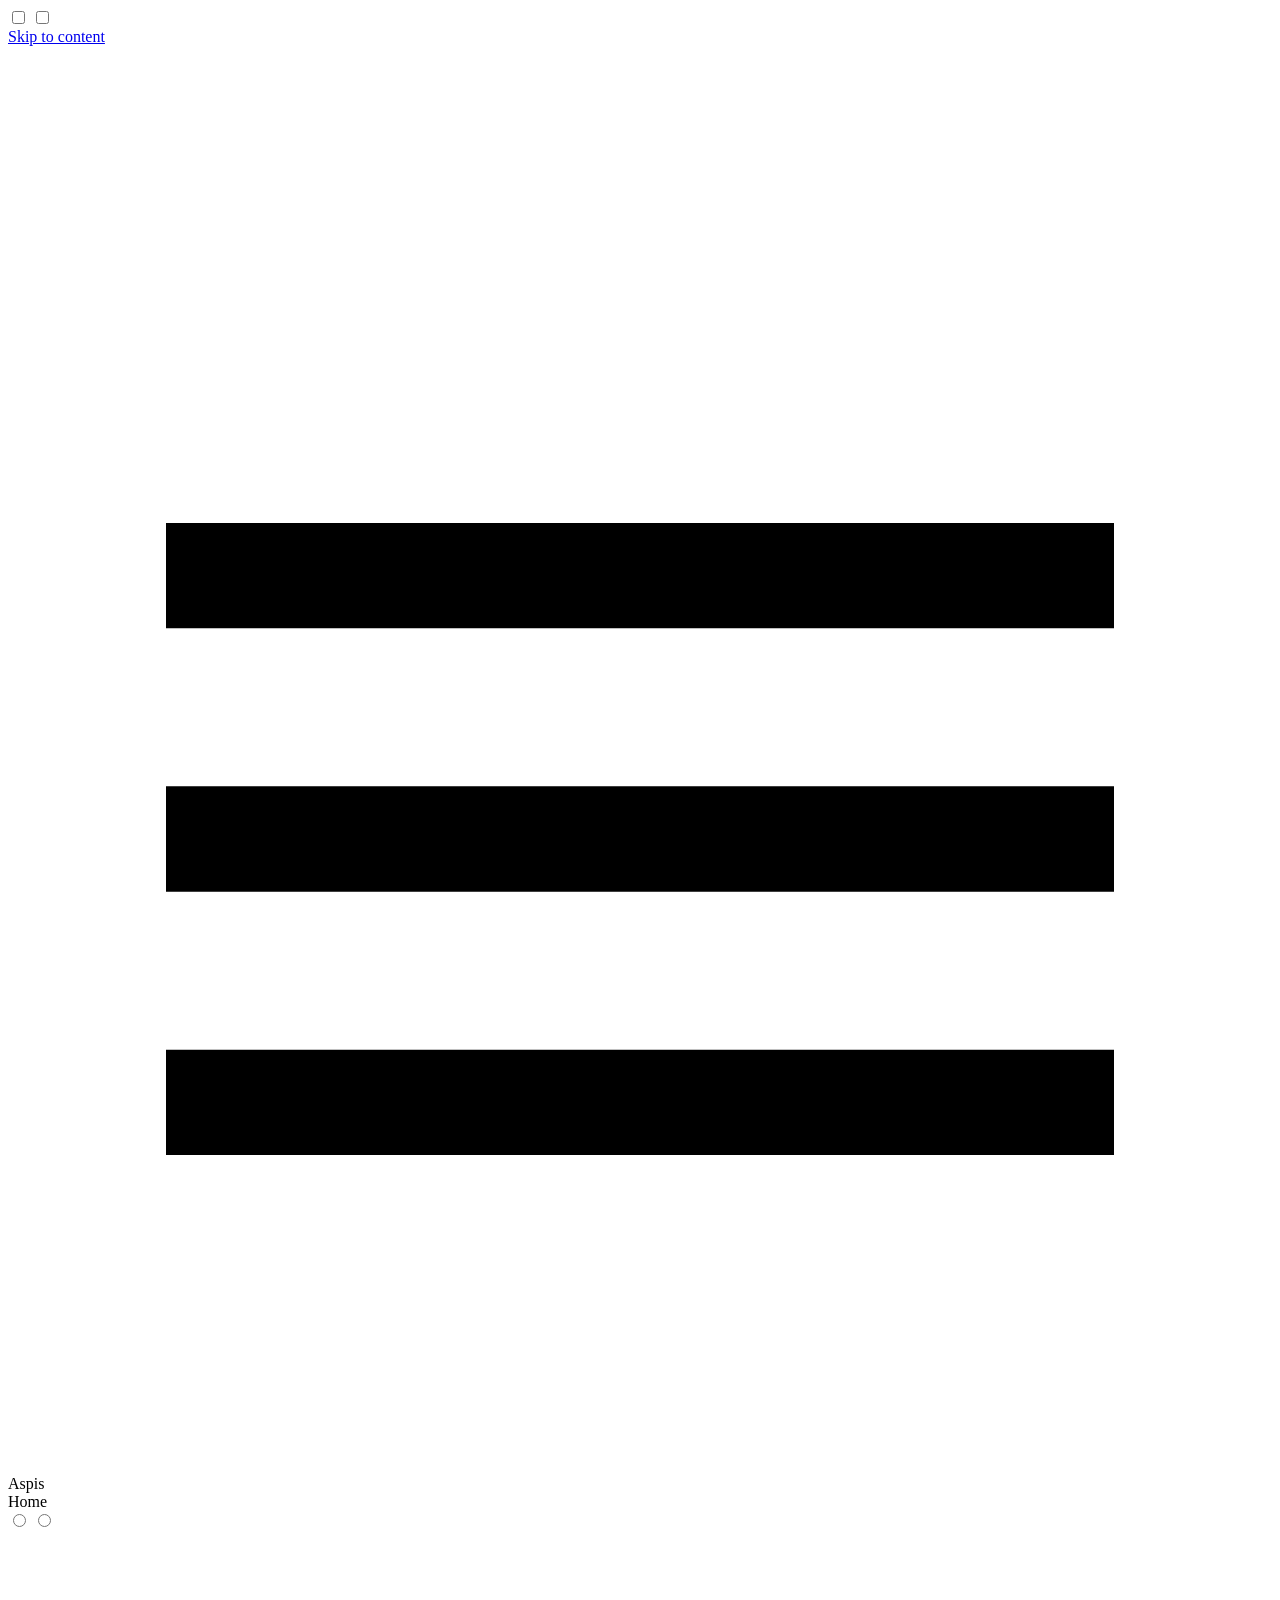
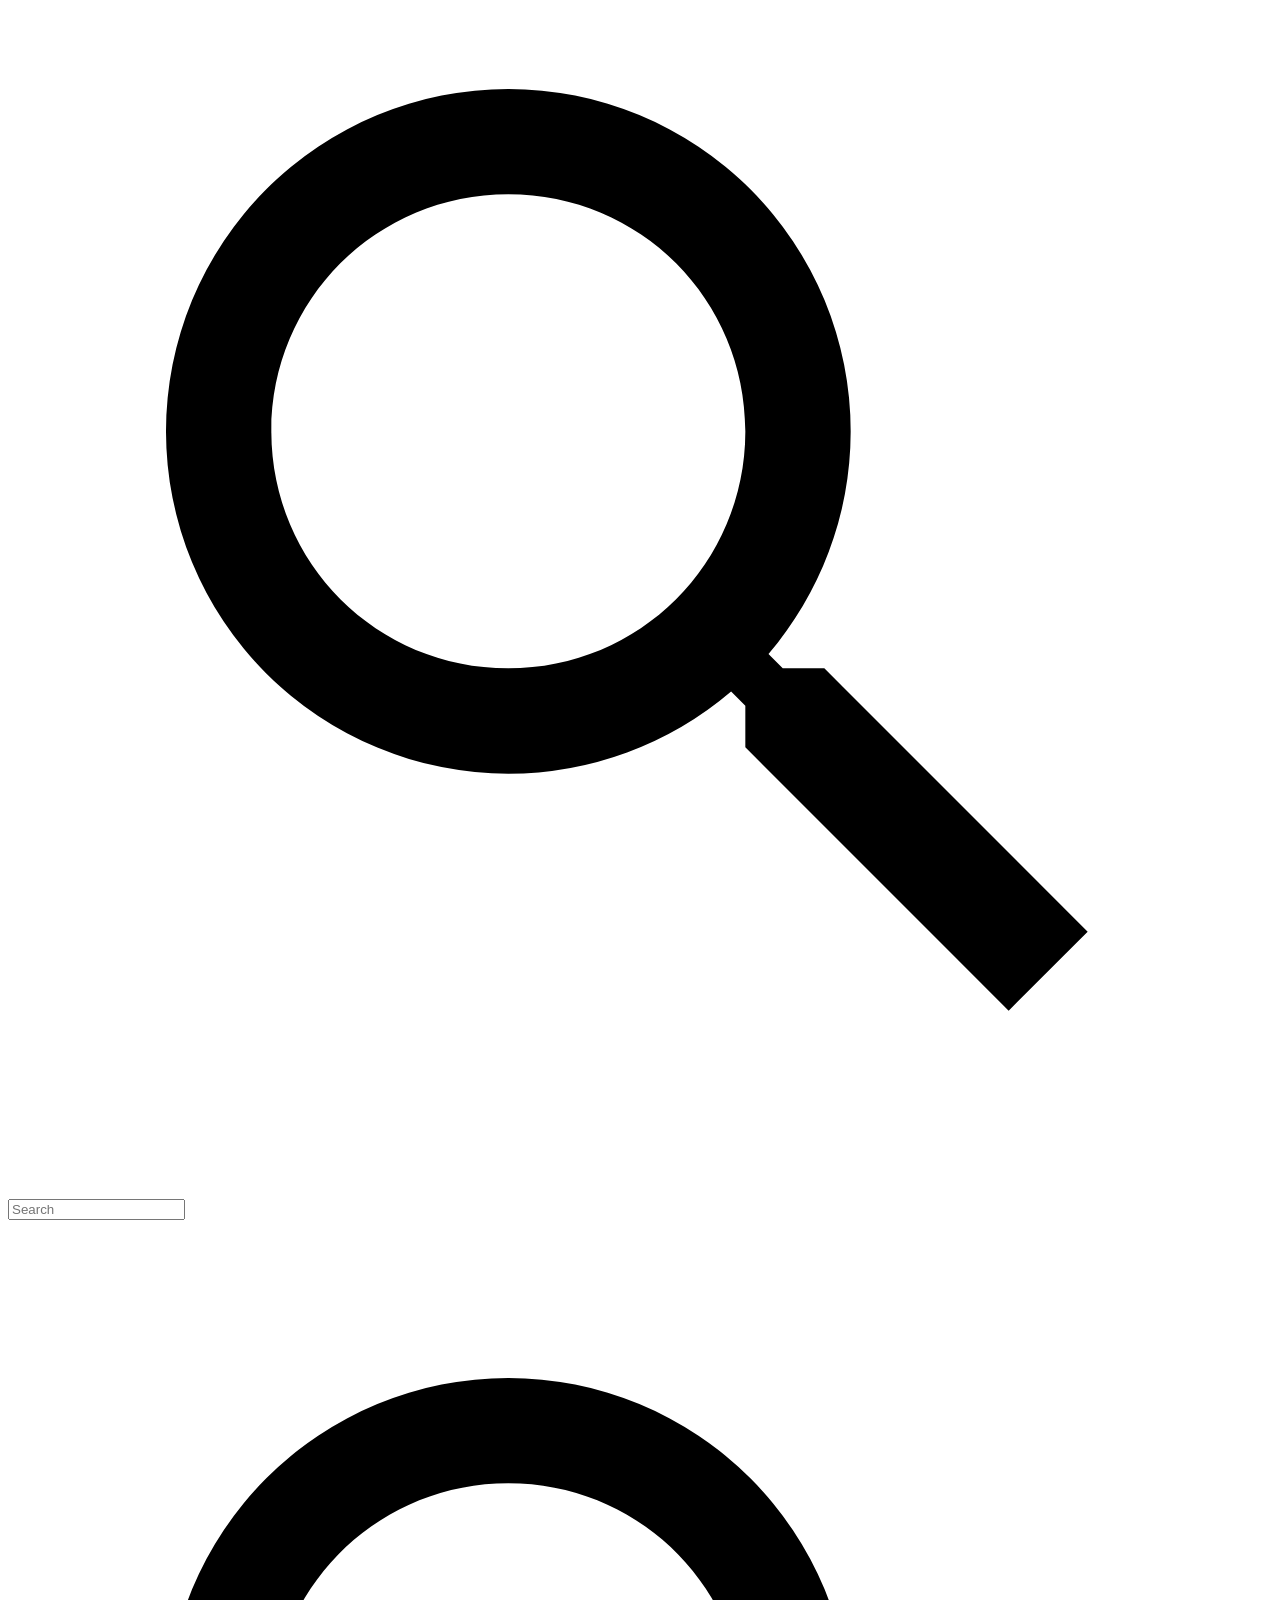
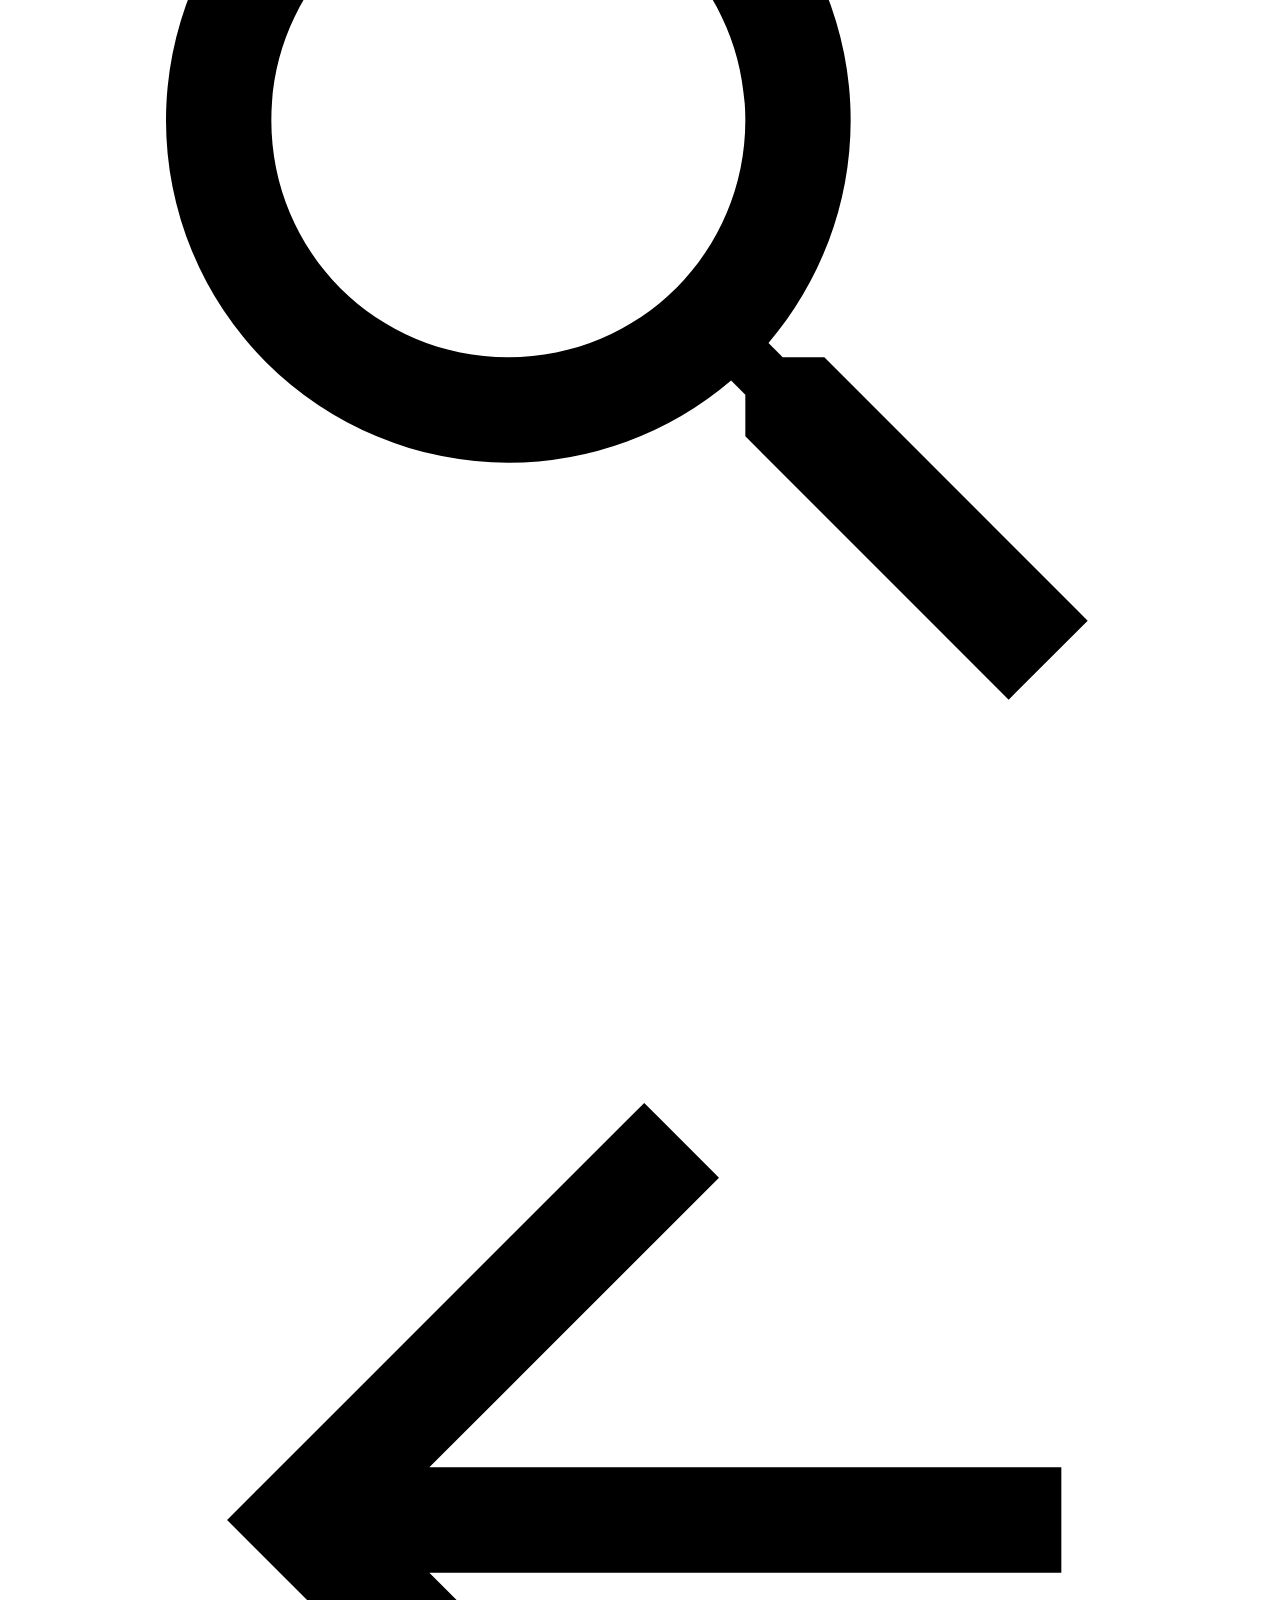
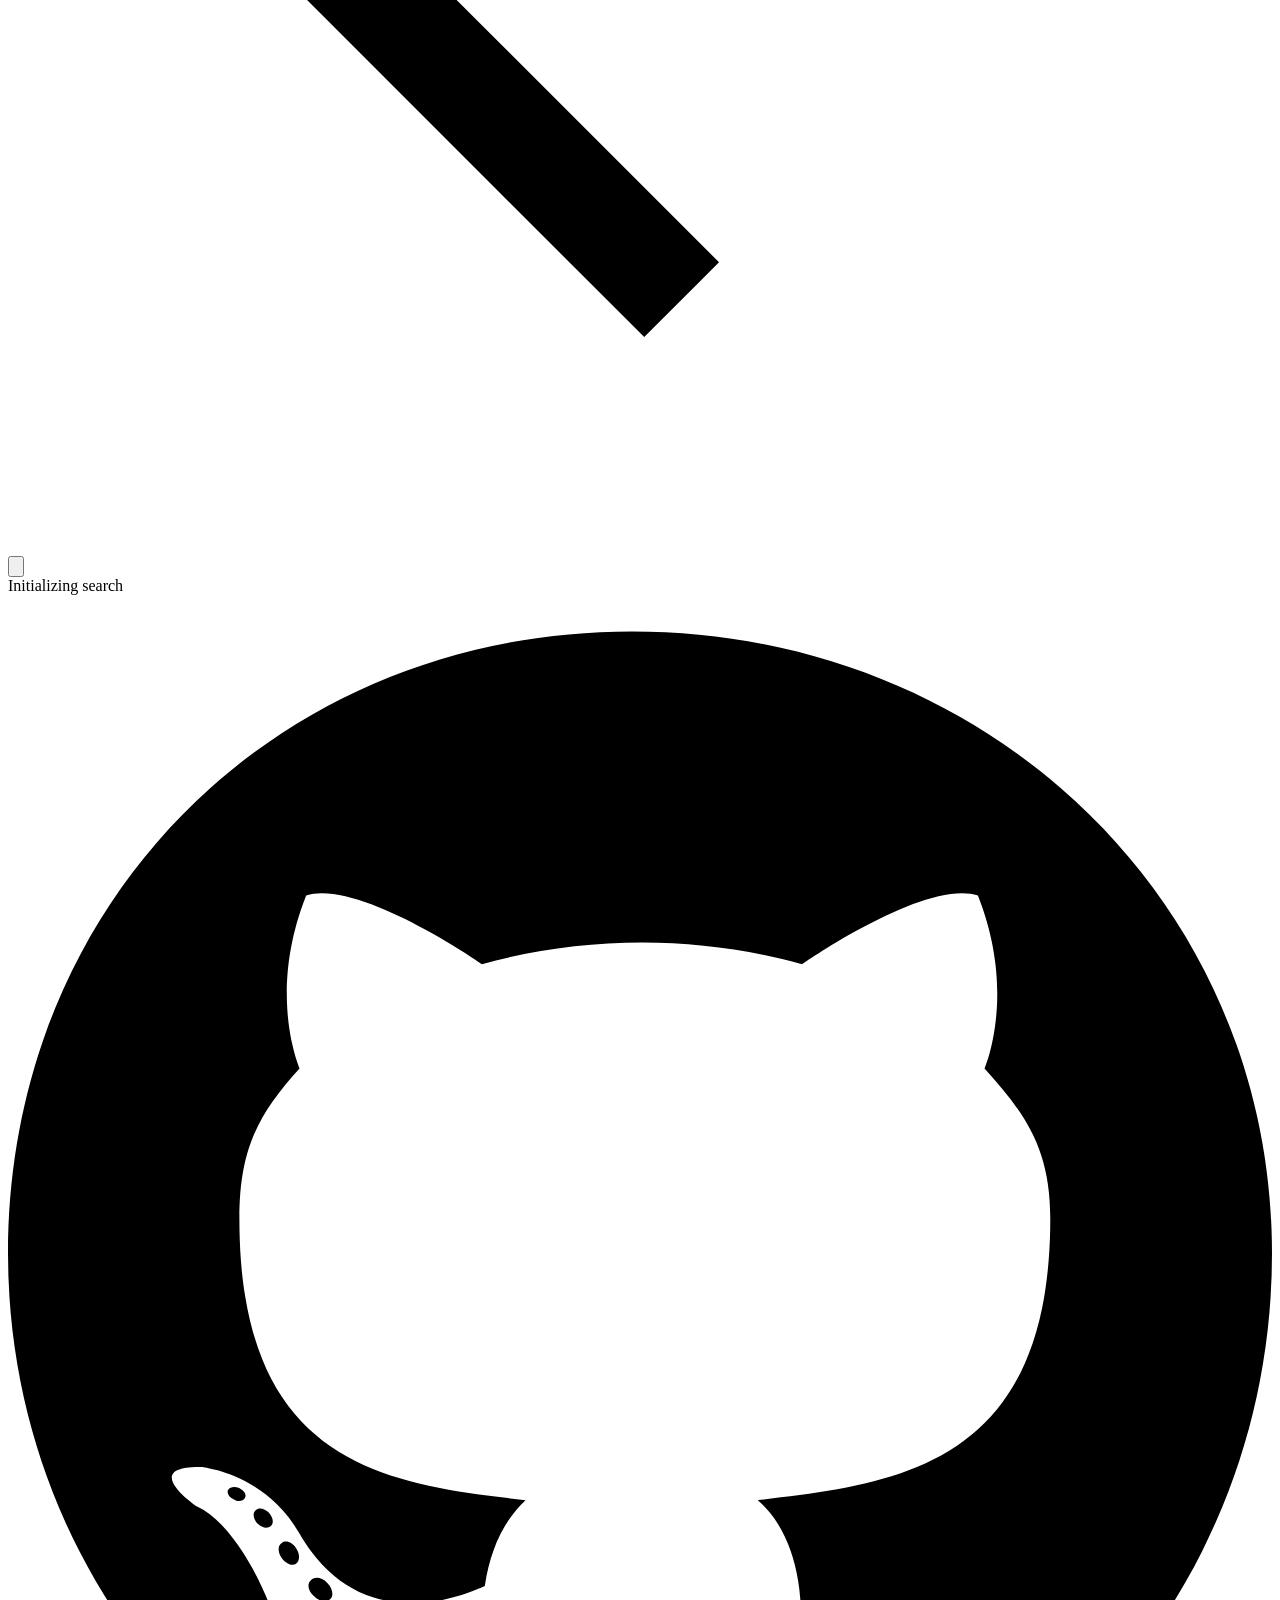
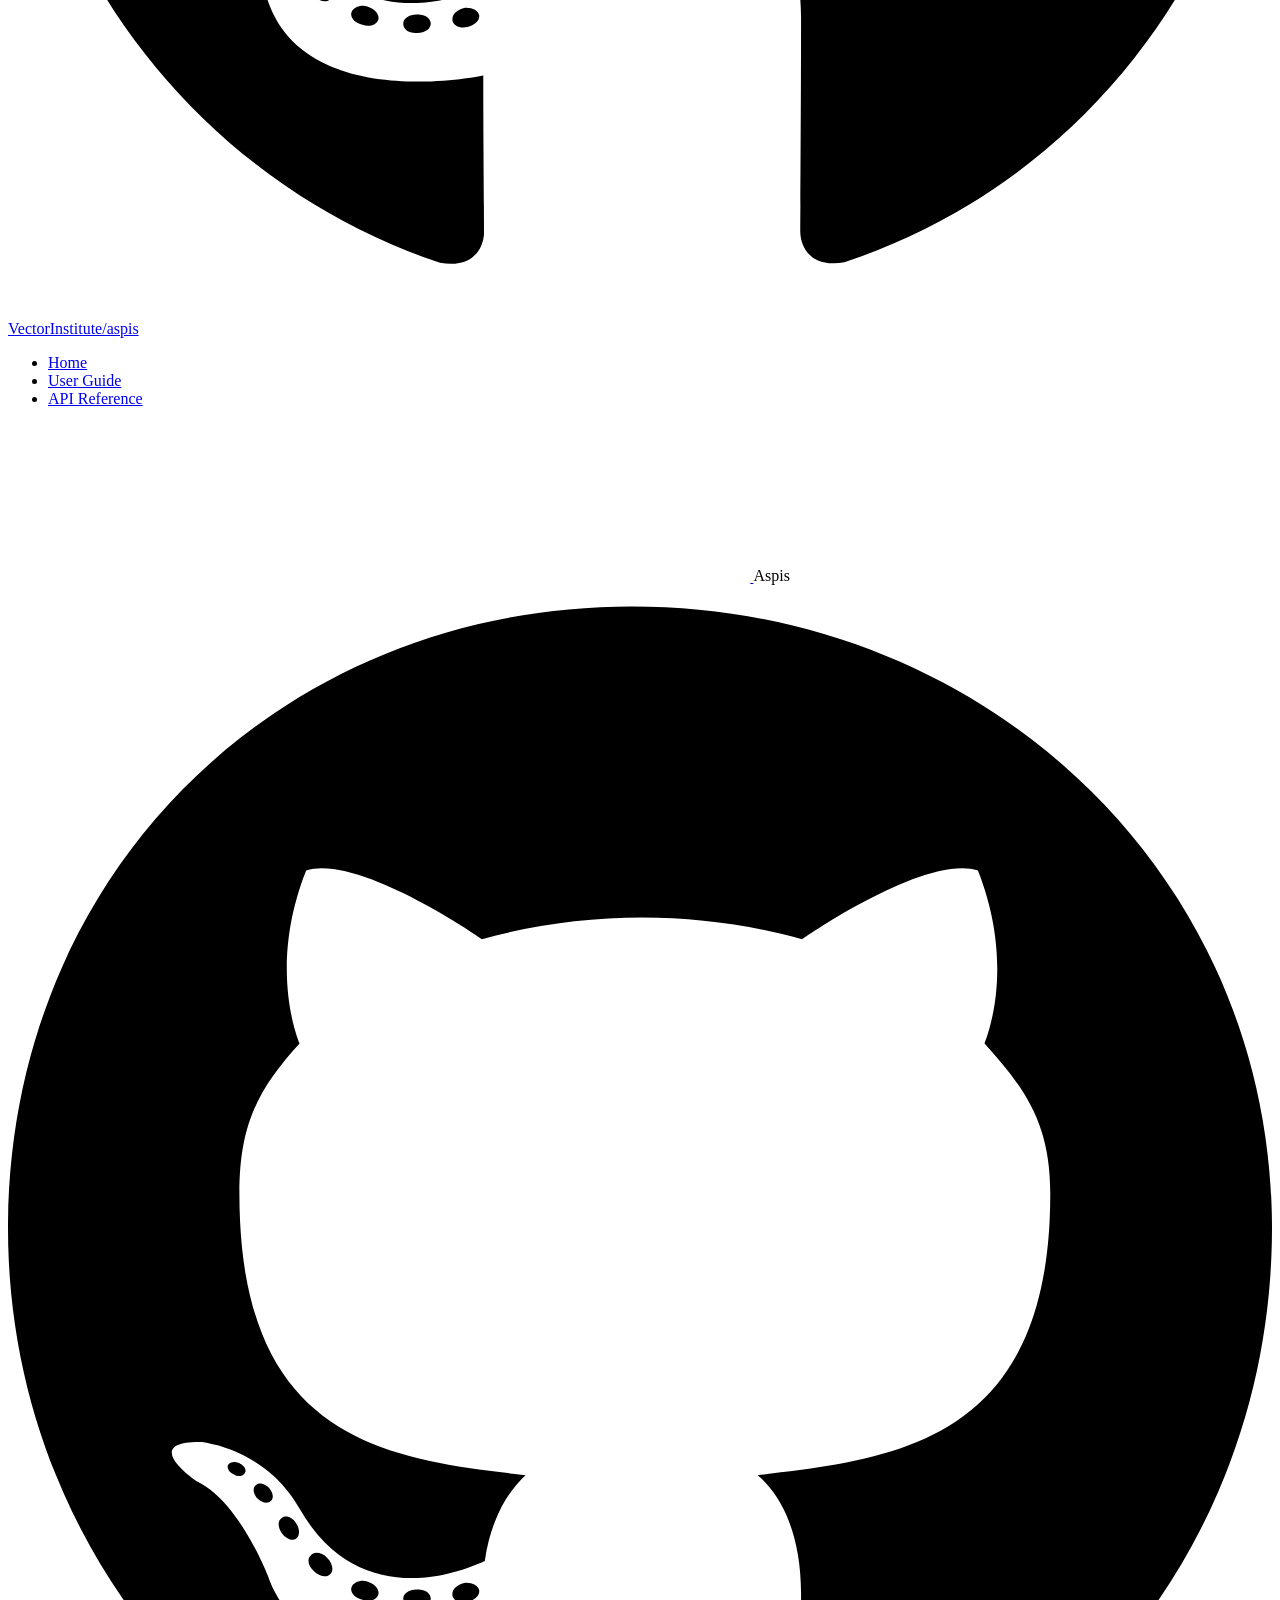
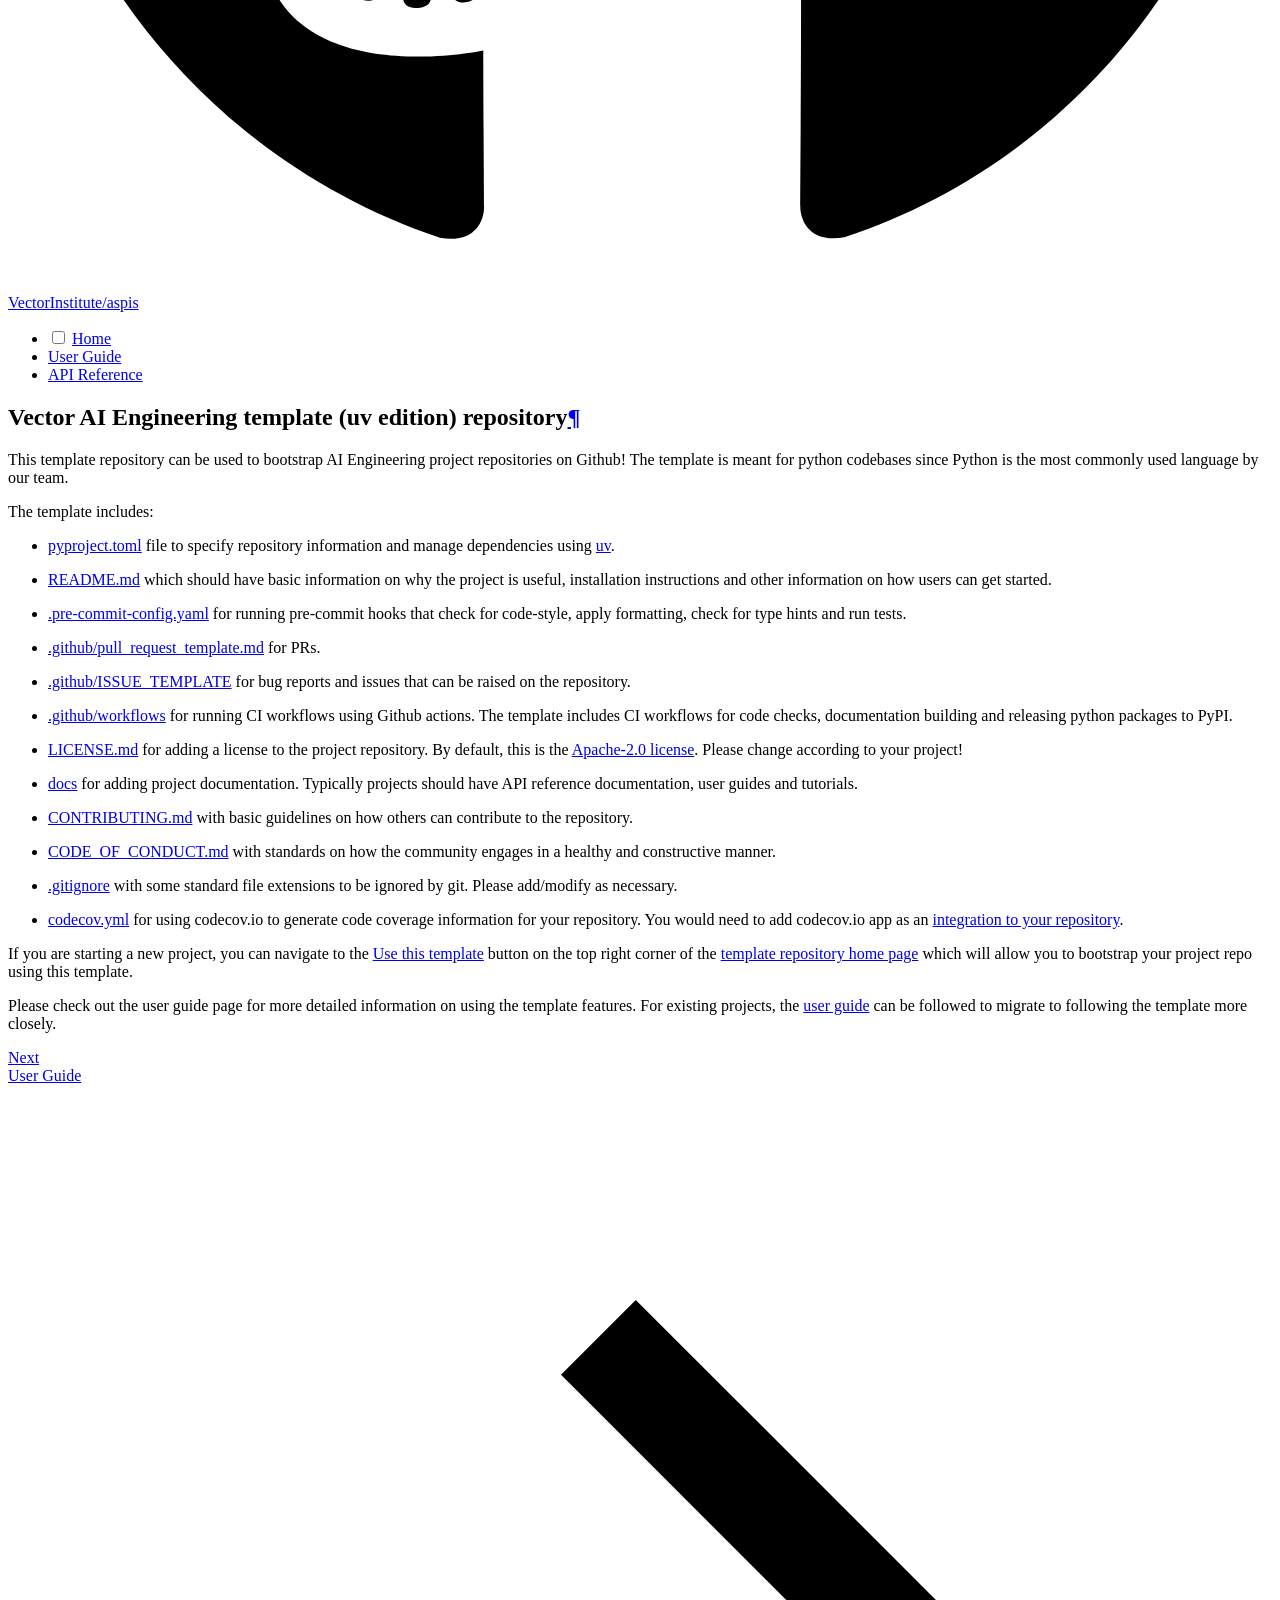
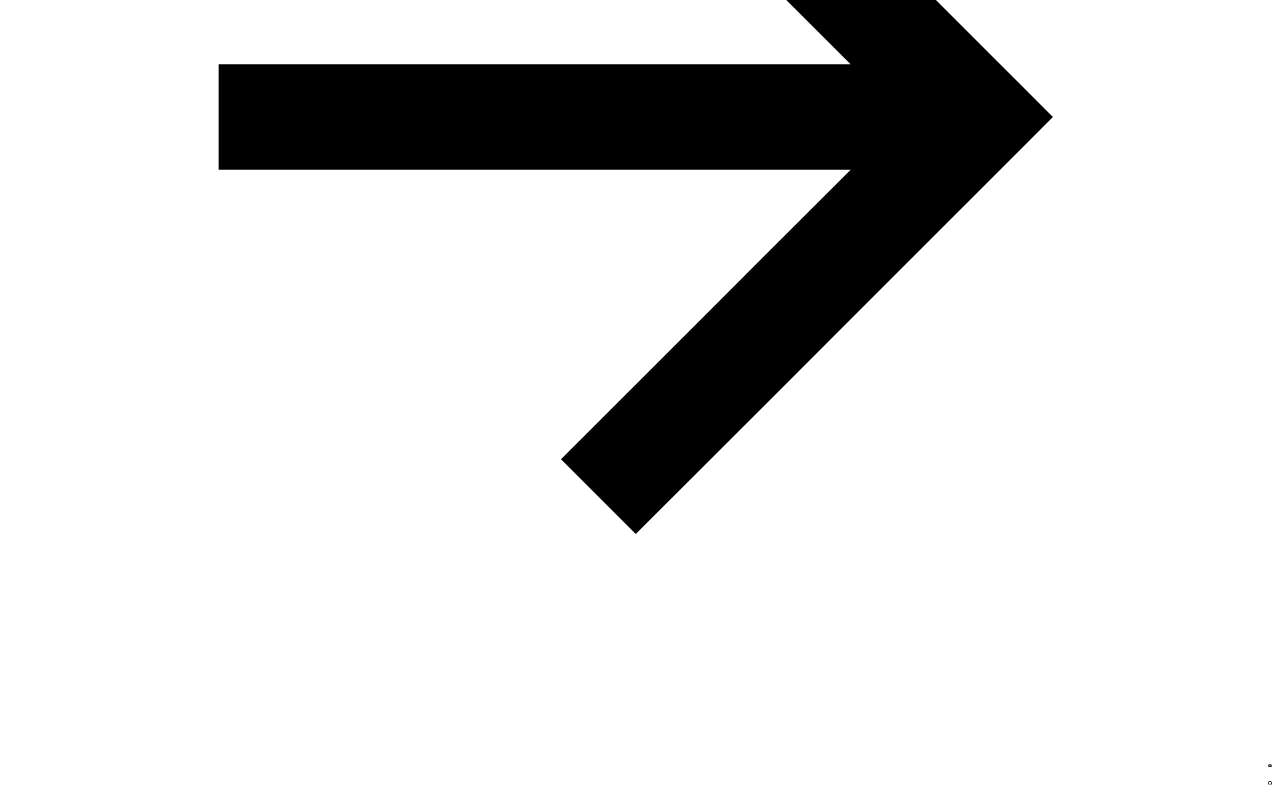
==== commit 626ae623: "Deploying to gh-pages from @ VectorInstitute/aspis@a682afa06d4df157042f7afe38676a120f302f0e 🚀" ====
--- a/index.html
+++ b/index.html
@@ -18,7 +18,7 @@
     
     
       
-        <title>AI Engineering Template (uv)</title>
+        <title>Aspis</title>
       
     
     
@@ -88,7 +88,7 @@
 
 <header class="md-header" data-md-component="header">
   <nav class="md-header__inner md-grid" aria-label="Header">
-    <a href="." title="AI Engineering Template (uv)" class="md-header__button md-logo" aria-label="AI Engineering Template (uv)" data-md-component="logo">
+    <a href="." title="Aspis" class="md-header__button md-logo" aria-label="Aspis" data-md-component="logo">
       
 <img src="assets/vector-logo.svg" alt="logo">
 
@@ -101,7 +101,7 @@
       <div class="md-header__ellipsis">
         <div class="md-header__topic">
           <span class="md-ellipsis">
-            AI Engineering Template (uv)
+            Aspis
           </span>
         </div>
         <div class="md-header__topic" data-md-component="header-topic">
@@ -189,13 +189,13 @@
     
     
       <div class="md-header__source">
-        <a href="https://github.com/VectorInstitute/aieng-template-uv" title="Go to repository" class="md-source" data-md-component="source">
+        <a href="https://github.com/VectorInstitute/aspis" title="Go to repository" class="md-source" data-md-component="source">
   <div class="md-source__icon md-icon">
     
     <svg xmlns="http://www.w3.org/2000/svg" viewBox="0 0 496 512"><!--! Font Awesome Free 6.7.2 by @fontawesome - https://fontawesome.com License - https://fontawesome.com/license/free (Icons: CC BY 4.0, Fonts: SIL OFL 1.1, Code: MIT License) Copyright 2024 Fonticons, Inc.--><path d="M165.9 397.4c0 2-2.3 3.6-5.2 3.6-3.3.3-5.6-1.3-5.6-3.6 0-2 2.3-3.6 5.2-3.6 3-.3 5.6 1.3 5.6 3.6m-31.1-4.5c-.7 2 1.3 4.3 4.3 4.9 2.6 1 5.6 0 6.2-2s-1.3-4.3-4.3-5.2c-2.6-.7-5.5.3-6.2 2.3m44.2-1.7c-2.9.7-4.9 2.6-4.6 4.9.3 2 2.9 3.3 5.9 2.6 2.9-.7 4.9-2.6 4.6-4.6-.3-1.9-3-3.2-5.9-2.9M244.8 8C106.1 8 0 113.3 0 252c0 110.9 69.8 205.8 169.5 239.2 12.8 2.3 17.3-5.6 17.3-12.1 0-6.2-.3-40.4-.3-61.4 0 0-70 15-84.7-29.8 0 0-11.4-29.1-27.8-36.6 0 0-22.9-15.7 1.6-15.4 0 0 24.9 2 38.6 25.8 21.9 38.6 58.6 27.5 72.9 20.9 2.3-16 8.8-27.1 16-33.7-55.9-6.2-112.3-14.3-112.3-110.5 0-27.5 7.6-41.3 23.6-58.9-2.6-6.5-11.1-33.3 2.6-67.9 20.9-6.5 69 27 69 27 20-5.6 41.5-8.5 62.8-8.5s42.8 2.9 62.8 8.5c0 0 48.1-33.6 69-27 13.7 34.7 5.2 61.4 2.6 67.9 16 17.7 25.8 31.5 25.8 58.9 0 96.5-58.9 104.2-114.8 110.5 9.2 7.9 17 22.9 17 46.4 0 33.7-.3 75.4-.3 83.6 0 6.5 4.6 14.4 17.3 12.1C428.2 457.8 496 362.9 496 252 496 113.3 383.5 8 244.8 8M97.2 352.9c-1.3 1-1 3.3.7 5.2 1.6 1.6 3.9 2.3 5.2 1 1.3-1 1-3.3-.7-5.2-1.6-1.6-3.9-2.3-5.2-1m-10.8-8.1c-.7 1.3.3 2.9 2.3 3.9 1.6 1 3.6.7 4.3-.7.7-1.3-.3-2.9-2.3-3.9-2-.6-3.6-.3-4.3.7m32.4 35.6c-1.6 1.3-1 4.3 1.3 6.2 2.3 2.3 5.2 2.6 6.5 1 1.3-1.3.7-4.3-1.3-6.2-2.2-2.3-5.2-2.6-6.5-1m-11.4-14.7c-1.6 1-1.6 3.6 0 5.9s4.3 3.3 5.6 2.3c1.6-1.3 1.6-3.9 0-6.2-1.4-2.3-4-3.3-5.6-2"/></svg>
   </div>
   <div class="md-source__repository">
-    VectorInstitute/aieng-template-uv
+    VectorInstitute/aspis
   </div>
 </a>
       </div>
@@ -295,22 +295,22 @@
 
 <nav class="md-nav md-nav--primary md-nav--lifted" aria-label="Navigation" data-md-level="0">
   <label class="md-nav__title" for="__drawer">
-    <a href="." title="AI Engineering Template (uv)" class="md-nav__button md-logo" aria-label="AI Engineering Template (uv)" data-md-component="logo">
+    <a href="." title="Aspis" class="md-nav__button md-logo" aria-label="Aspis" data-md-component="logo">
       
 <img src="assets/vector-logo.svg" alt="logo">
 
     </a>
-    AI Engineering Template (uv)
+    Aspis
   </label>
   
     <div class="md-nav__source">
-      <a href="https://github.com/VectorInstitute/aieng-template-uv" title="Go to repository" class="md-source" data-md-component="source">
+      <a href="https://github.com/VectorInstitute/aspis" title="Go to repository" class="md-source" data-md-component="source">
   <div class="md-source__icon md-icon">
     
     <svg xmlns="http://www.w3.org/2000/svg" viewBox="0 0 496 512"><!--! Font Awesome Free 6.7.2 by @fontawesome - https://fontawesome.com License - https://fontawesome.com/license/free (Icons: CC BY 4.0, Fonts: SIL OFL 1.1, Code: MIT License) Copyright 2024 Fonticons, Inc.--><path d="M165.9 397.4c0 2-2.3 3.6-5.2 3.6-3.3.3-5.6-1.3-5.6-3.6 0-2 2.3-3.6 5.2-3.6 3-.3 5.6 1.3 5.6 3.6m-31.1-4.5c-.7 2 1.3 4.3 4.3 4.9 2.6 1 5.6 0 6.2-2s-1.3-4.3-4.3-5.2c-2.6-.7-5.5.3-6.2 2.3m44.2-1.7c-2.9.7-4.9 2.6-4.6 4.9.3 2 2.9 3.3 5.9 2.6 2.9-.7 4.9-2.6 4.6-4.6-.3-1.9-3-3.2-5.9-2.9M244.8 8C106.1 8 0 113.3 0 252c0 110.9 69.8 205.8 169.5 239.2 12.8 2.3 17.3-5.6 17.3-12.1 0-6.2-.3-40.4-.3-61.4 0 0-70 15-84.7-29.8 0 0-11.4-29.1-27.8-36.6 0 0-22.9-15.7 1.6-15.4 0 0 24.9 2 38.6 25.8 21.9 38.6 58.6 27.5 72.9 20.9 2.3-16 8.8-27.1 16-33.7-55.9-6.2-112.3-14.3-112.3-110.5 0-27.5 7.6-41.3 23.6-58.9-2.6-6.5-11.1-33.3 2.6-67.9 20.9-6.5 69 27 69 27 20-5.6 41.5-8.5 62.8-8.5s42.8 2.9 62.8 8.5c0 0 48.1-33.6 69-27 13.7 34.7 5.2 61.4 2.6 67.9 16 17.7 25.8 31.5 25.8 58.9 0 96.5-58.9 104.2-114.8 110.5 9.2 7.9 17 22.9 17 46.4 0 33.7-.3 75.4-.3 83.6 0 6.5 4.6 14.4 17.3 12.1C428.2 457.8 496 362.9 496 252 496 113.3 383.5 8 244.8 8M97.2 352.9c-1.3 1-1 3.3.7 5.2 1.6 1.6 3.9 2.3 5.2 1 1.3-1 1-3.3-.7-5.2-1.6-1.6-3.9-2.3-5.2-1m-10.8-8.1c-.7 1.3.3 2.9 2.3 3.9 1.6 1 3.6.7 4.3-.7.7-1.3-.3-2.9-2.3-3.9-2-.6-3.6-.3-4.3.7m32.4 35.6c-1.6 1.3-1 4.3 1.3 6.2 2.3 2.3 5.2 2.6 6.5 1 1.3-1.3.7-4.3-1.3-6.2-2.2-2.3-5.2-2.6-6.5-1m-11.4-14.7c-1.6 1-1.6 3.6 0 5.9s4.3 3.3 5.6 2.3c1.6-1.3 1.6-3.9 0-6.2-1.4-2.3-4-3.3-5.6-2"/></svg>
   </div>
   <div class="md-source__repository">
-    VectorInstitute/aieng-template-uv
+    VectorInstitute/aspis
   </div>
 </a>
     </div>
@@ -579,7 +579,7 @@
       
       
     
-    <a href="https://github.com/VectorInstitute/aieng-template-uv" target="_blank" rel="noopener" title="github.com" class="md-social__link">
+    <a href="https://github.com/VectorInstitute/aspis" target="_blank" rel="noopener" title="github.com" class="md-social__link">
       <svg xmlns="http://www.w3.org/2000/svg" viewBox="0 0 496 512"><!--! Font Awesome Free 6.7.2 by @fontawesome - https://fontawesome.com License - https://fontawesome.com/license/free (Icons: CC BY 4.0, Fonts: SIL OFL 1.1, Code: MIT License) Copyright 2024 Fonticons, Inc.--><path d="M165.9 397.4c0 2-2.3 3.6-5.2 3.6-3.3.3-5.6-1.3-5.6-3.6 0-2 2.3-3.6 5.2-3.6 3-.3 5.6 1.3 5.6 3.6m-31.1-4.5c-.7 2 1.3 4.3 4.3 4.9 2.6 1 5.6 0 6.2-2s-1.3-4.3-4.3-5.2c-2.6-.7-5.5.3-6.2 2.3m44.2-1.7c-2.9.7-4.9 2.6-4.6 4.9.3 2 2.9 3.3 5.9 2.6 2.9-.7 4.9-2.6 4.6-4.6-.3-1.9-3-3.2-5.9-2.9M244.8 8C106.1 8 0 113.3 0 252c0 110.9 69.8 205.8 169.5 239.2 12.8 2.3 17.3-5.6 17.3-12.1 0-6.2-.3-40.4-.3-61.4 0 0-70 15-84.7-29.8 0 0-11.4-29.1-27.8-36.6 0 0-22.9-15.7 1.6-15.4 0 0 24.9 2 38.6 25.8 21.9 38.6 58.6 27.5 72.9 20.9 2.3-16 8.8-27.1 16-33.7-55.9-6.2-112.3-14.3-112.3-110.5 0-27.5 7.6-41.3 23.6-58.9-2.6-6.5-11.1-33.3 2.6-67.9 20.9-6.5 69 27 69 27 20-5.6 41.5-8.5 62.8-8.5s42.8 2.9 62.8 8.5c0 0 48.1-33.6 69-27 13.7 34.7 5.2 61.4 2.6 67.9 16 17.7 25.8 31.5 25.8 58.9 0 96.5-58.9 104.2-114.8 110.5 9.2 7.9 17 22.9 17 46.4 0 33.7-.3 75.4-.3 83.6 0 6.5 4.6 14.4 17.3 12.1C428.2 457.8 496 362.9 496 252 496 113.3 383.5 8 244.8 8M97.2 352.9c-1.3 1-1 3.3.7 5.2 1.6 1.6 3.9 2.3 5.2 1 1.3-1 1-3.3-.7-5.2-1.6-1.6-3.9-2.3-5.2-1m-10.8-8.1c-.7 1.3.3 2.9 2.3 3.9 1.6 1 3.6.7 4.3-.7.7-1.3-.3-2.9-2.3-3.9-2-.6-3.6-.3-4.3.7m32.4 35.6c-1.6 1.3-1 4.3 1.3 6.2 2.3 2.3 5.2 2.6 6.5 1 1.3-1.3.7-4.3-1.3-6.2-2.2-2.3-5.2-2.6-6.5-1m-11.4-14.7c-1.6 1-1.6 3.6 0 5.9s4.3 3.3 5.6 2.3c1.6-1.3 1.6-3.9 0-6.2-1.4-2.3-4-3.3-5.6-2"/></svg>
     </a>
   
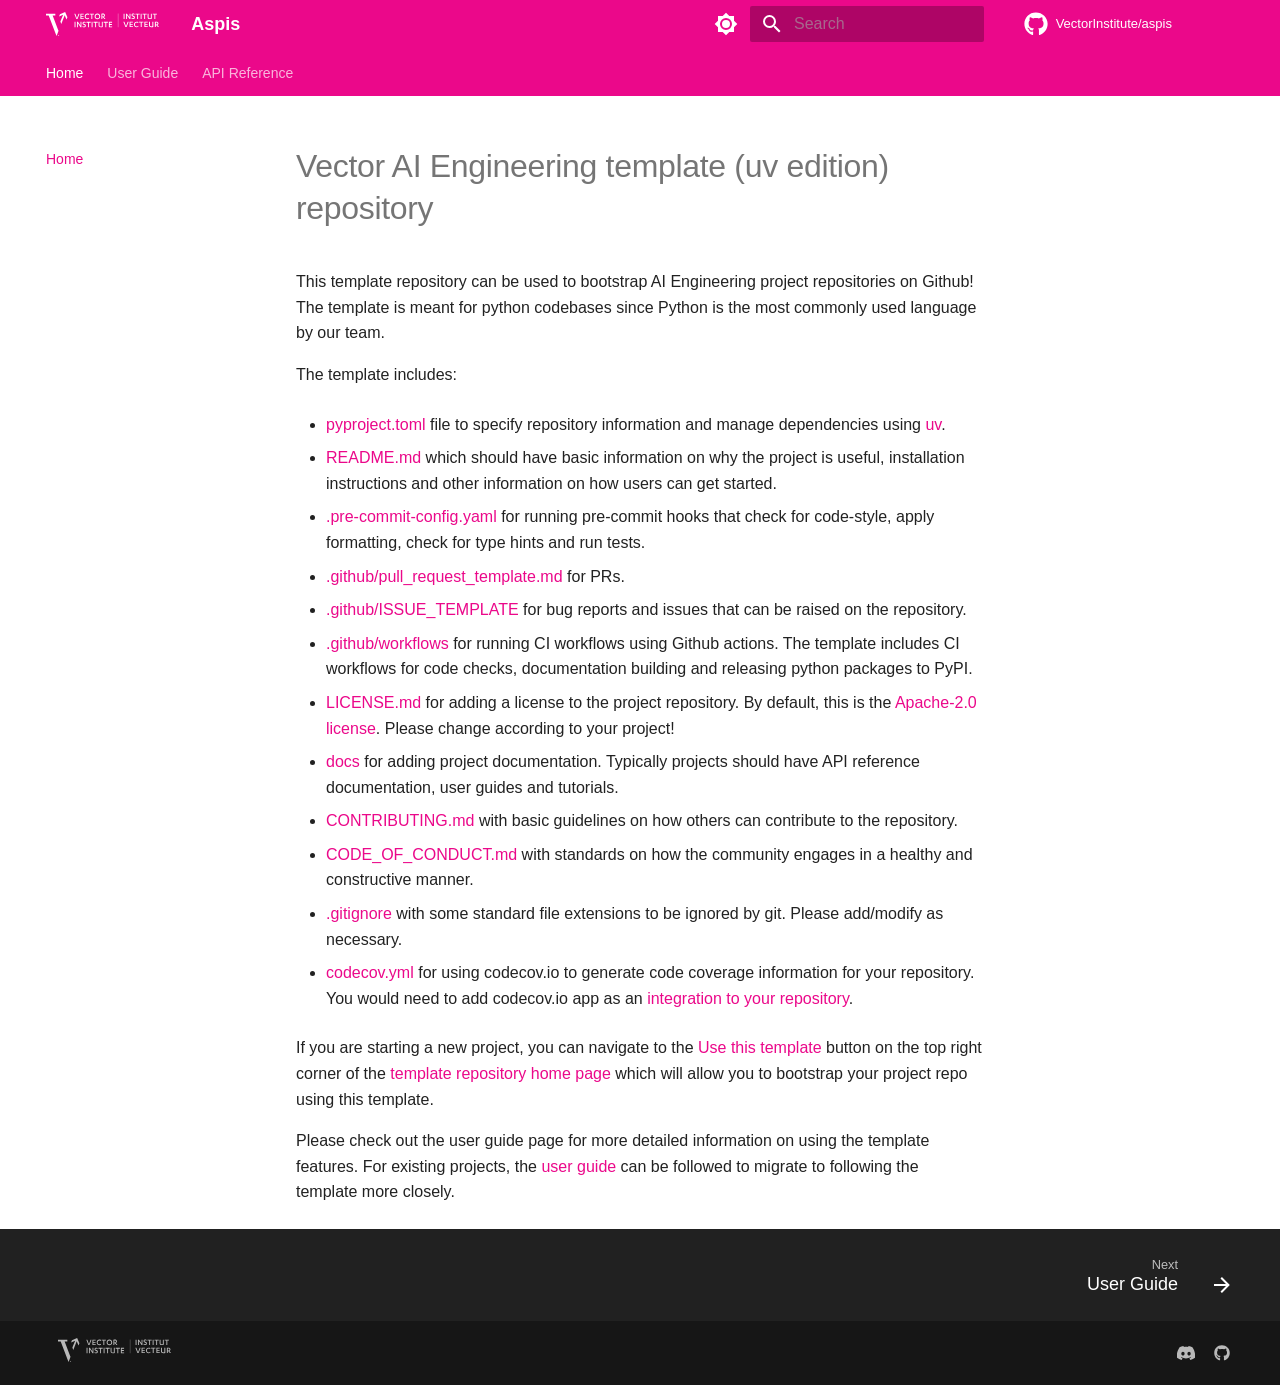
==== commit b1575ea2: "Deploying to gh-pages from @ VectorInstitute/aspis@97b9d36f3cb3d68179ffb8f856c681fdc7abcb7e 🚀" ====
--- a/index.html
+++ b/index.html
@@ -13,8 +13,11 @@
         <link rel="next" href="user_guide/">
       
       
+        
+      
+      
       <link rel="icon" href="assets/favicon-48x48.svg">
-      <meta name="generator" content="mkdocs-1.6.1, mkdocs-material-9.6.14">
+      <meta name="generator" content="mkdocs-1.6.1, mkdocs-material-9.7.7">
     
     
       
@@ -22,10 +25,10 @@
       
     
     
-      <link rel="stylesheet" href="assets/stylesheets/main.342714a4.min.css">
-      
-        
-        <link rel="stylesheet" href="assets/stylesheets/palette.06af60db.min.css">
+      <link rel="stylesheet" href="assets/stylesheets/main.ec1eaa64.min.css">
+      
+        
+        <link rel="stylesheet" href="assets/stylesheets/palette.ab4e12ef.min.css">
       
       
 
@@ -52,7 +55,6 @@
     
       
 
-    
     
     
   </head>
@@ -192,7 +194,7 @@
         <a href="https://github.com/VectorInstitute/aspis" title="Go to repository" class="md-source" data-md-component="source">
   <div class="md-source__icon md-icon">
     
-    <svg xmlns="http://www.w3.org/2000/svg" viewBox="0 0 496 512"><!--! Font Awesome Free 6.7.2 by @fontawesome - https://fontawesome.com License - https://fontawesome.com/license/free (Icons: CC BY 4.0, Fonts: SIL OFL 1.1, Code: MIT License) Copyright 2024 Fonticons, Inc.--><path d="M165.9 397.4c0 2-2.3 3.6-5.2 3.6-3.3.3-5.6-1.3-5.6-3.6 0-2 2.3-3.6 5.2-3.6 3-.3 5.6 1.3 5.6 3.6m-31.1-4.5c-.7 2 1.3 4.3 4.3 4.9 2.6 1 5.6 0 6.2-2s-1.3-4.3-4.3-5.2c-2.6-.7-5.5.3-6.2 2.3m44.2-1.7c-2.9.7-4.9 2.6-4.6 4.9.3 2 2.9 3.3 5.9 2.6 2.9-.7 4.9-2.6 4.6-4.6-.3-1.9-3-3.2-5.9-2.9M244.8 8C106.1 8 0 113.3 0 252c0 110.9 69.8 205.8 169.5 239.2 12.8 2.3 17.3-5.6 17.3-12.1 0-6.2-.3-40.4-.3-61.4 0 0-70 15-84.7-29.8 0 0-11.4-29.1-27.8-36.6 0 0-22.9-15.7 1.6-15.4 0 0 24.9 2 38.6 25.8 21.9 38.6 58.6 27.5 72.9 20.9 2.3-16 8.8-27.1 16-33.7-55.9-6.2-112.3-14.3-112.3-110.5 0-27.5 7.6-41.3 23.6-58.9-2.6-6.5-11.1-33.3 2.6-67.9 20.9-6.5 69 27 69 27 20-5.6 41.5-8.5 62.8-8.5s42.8 2.9 62.8 8.5c0 0 48.1-33.6 69-27 13.7 34.7 5.2 61.4 2.6 67.9 16 17.7 25.8 31.5 25.8 58.9 0 96.5-58.9 104.2-114.8 110.5 9.2 7.9 17 22.9 17 46.4 0 33.7-.3 75.4-.3 83.6 0 6.5 4.6 14.4 17.3 12.1C428.2 457.8 496 362.9 496 252 496 113.3 383.5 8 244.8 8M97.2 352.9c-1.3 1-1 3.3.7 5.2 1.6 1.6 3.9 2.3 5.2 1 1.3-1 1-3.3-.7-5.2-1.6-1.6-3.9-2.3-5.2-1m-10.8-8.1c-.7 1.3.3 2.9 2.3 3.9 1.6 1 3.6.7 4.3-.7.7-1.3-.3-2.9-2.3-3.9-2-.6-3.6-.3-4.3.7m32.4 35.6c-1.6 1.3-1 4.3 1.3 6.2 2.3 2.3 5.2 2.6 6.5 1 1.3-1.3.7-4.3-1.3-6.2-2.2-2.3-5.2-2.6-6.5-1m-11.4-14.7c-1.6 1-1.6 3.6 0 5.9s4.3 3.3 5.6 2.3c1.6-1.3 1.6-3.9 0-6.2-1.4-2.3-4-3.3-5.6-2"/></svg>
+    <svg xmlns="http://www.w3.org/2000/svg" viewBox="0 0 512 512"><!--! Font Awesome Free 7.1.0 by @fontawesome - https://fontawesome.com License - https://fontawesome.com/license/free (Icons: CC BY 4.0, Fonts: SIL OFL 1.1, Code: MIT License) Copyright 2025 Fonticons, Inc.--><path d="M173.9 397.4c0 2-2.3 3.6-5.2 3.6-3.3.3-5.6-1.3-5.6-3.6 0-2 2.3-3.6 5.2-3.6 3-.3 5.6 1.3 5.6 3.6m-31.1-4.5c-.7 2 1.3 4.3 4.3 4.9 2.6 1 5.6 0 6.2-2s-1.3-4.3-4.3-5.2c-2.6-.7-5.5.3-6.2 2.3m44.2-1.7c-2.9.7-4.9 2.6-4.6 4.9.3 2 2.9 3.3 5.9 2.6 2.9-.7 4.9-2.6 4.6-4.6-.3-1.9-3-3.2-5.9-2.9M252.8 8C114.1 8 8 113.3 8 252c0 110.9 69.8 205.8 169.5 239.2 12.8 2.3 17.3-5.6 17.3-12.1 0-6.2-.3-40.4-.3-61.4 0 0-70 15-84.7-29.8 0 0-11.4-29.1-27.8-36.6 0 0-22.9-15.7 1.6-15.4 0 0 24.9 2 38.6 25.8 21.9 38.6 58.6 27.5 72.9 20.9 2.3-16 8.8-27.1 16-33.7-55.9-6.2-112.3-14.3-112.3-110.5 0-27.5 7.6-41.3 23.6-58.9-2.6-6.5-11.1-33.3 2.6-67.9 20.9-6.5 69 27 69 27 20-5.6 41.5-8.5 62.8-8.5s42.8 2.9 62.8 8.5c0 0 48.1-33.6 69-27 13.7 34.7 5.2 61.4 2.6 67.9 16 17.7 25.8 31.5 25.8 58.9 0 96.5-58.9 104.2-114.8 110.5 9.2 7.9 17 22.9 17 46.4 0 33.7-.3 75.4-.3 83.6 0 6.5 4.6 14.4 17.3 12.1C436.2 457.8 504 362.9 504 252 504 113.3 391.5 8 252.8 8M105.2 352.9c-1.3 1-1 3.3.7 5.2 1.6 1.6 3.9 2.3 5.2 1 1.3-1 1-3.3-.7-5.2-1.6-1.6-3.9-2.3-5.2-1m-10.8-8.1c-.7 1.3.3 2.9 2.3 3.9 1.6 1 3.6.7 4.3-.7.7-1.3-.3-2.9-2.3-3.9-2-.6-3.6-.3-4.3.7m32.4 35.6c-1.6 1.3-1 4.3 1.3 6.2 2.3 2.3 5.2 2.6 6.5 1 1.3-1.3.7-4.3-1.3-6.2-2.2-2.3-5.2-2.6-6.5-1m-11.4-14.7c-1.6 1-1.6 3.6 0 5.9s4.3 3.3 5.6 2.3c1.6-1.3 1.6-3.9 0-6.2-1.4-2.3-4-3.3-5.6-2"/></svg>
   </div>
   <div class="md-source__repository">
     VectorInstitute/aspis
@@ -307,7 +309,7 @@
       <a href="https://github.com/VectorInstitute/aspis" title="Go to repository" class="md-source" data-md-component="source">
   <div class="md-source__icon md-icon">
     
-    <svg xmlns="http://www.w3.org/2000/svg" viewBox="0 0 496 512"><!--! Font Awesome Free 6.7.2 by @fontawesome - https://fontawesome.com License - https://fontawesome.com/license/free (Icons: CC BY 4.0, Fonts: SIL OFL 1.1, Code: MIT License) Copyright 2024 Fonticons, Inc.--><path d="M165.9 397.4c0 2-2.3 3.6-5.2 3.6-3.3.3-5.6-1.3-5.6-3.6 0-2 2.3-3.6 5.2-3.6 3-.3 5.6 1.3 5.6 3.6m-31.1-4.5c-.7 2 1.3 4.3 4.3 4.9 2.6 1 5.6 0 6.2-2s-1.3-4.3-4.3-5.2c-2.6-.7-5.5.3-6.2 2.3m44.2-1.7c-2.9.7-4.9 2.6-4.6 4.9.3 2 2.9 3.3 5.9 2.6 2.9-.7 4.9-2.6 4.6-4.6-.3-1.9-3-3.2-5.9-2.9M244.8 8C106.1 8 0 113.3 0 252c0 110.9 69.8 205.8 169.5 239.2 12.8 2.3 17.3-5.6 17.3-12.1 0-6.2-.3-40.4-.3-61.4 0 0-70 15-84.7-29.8 0 0-11.4-29.1-27.8-36.6 0 0-22.9-15.7 1.6-15.4 0 0 24.9 2 38.6 25.8 21.9 38.6 58.6 27.5 72.9 20.9 2.3-16 8.8-27.1 16-33.7-55.9-6.2-112.3-14.3-112.3-110.5 0-27.5 7.6-41.3 23.6-58.9-2.6-6.5-11.1-33.3 2.6-67.9 20.9-6.5 69 27 69 27 20-5.6 41.5-8.5 62.8-8.5s42.8 2.9 62.8 8.5c0 0 48.1-33.6 69-27 13.7 34.7 5.2 61.4 2.6 67.9 16 17.7 25.8 31.5 25.8 58.9 0 96.5-58.9 104.2-114.8 110.5 9.2 7.9 17 22.9 17 46.4 0 33.7-.3 75.4-.3 83.6 0 6.5 4.6 14.4 17.3 12.1C428.2 457.8 496 362.9 496 252 496 113.3 383.5 8 244.8 8M97.2 352.9c-1.3 1-1 3.3.7 5.2 1.6 1.6 3.9 2.3 5.2 1 1.3-1 1-3.3-.7-5.2-1.6-1.6-3.9-2.3-5.2-1m-10.8-8.1c-.7 1.3.3 2.9 2.3 3.9 1.6 1 3.6.7 4.3-.7.7-1.3-.3-2.9-2.3-3.9-2-.6-3.6-.3-4.3.7m32.4 35.6c-1.6 1.3-1 4.3 1.3 6.2 2.3 2.3 5.2 2.6 6.5 1 1.3-1.3.7-4.3-1.3-6.2-2.2-2.3-5.2-2.6-6.5-1m-11.4-14.7c-1.6 1-1.6 3.6 0 5.9s4.3 3.3 5.6 2.3c1.6-1.3 1.6-3.9 0-6.2-1.4-2.3-4-3.3-5.6-2"/></svg>
+    <svg xmlns="http://www.w3.org/2000/svg" viewBox="0 0 512 512"><!--! Font Awesome Free 7.1.0 by @fontawesome - https://fontawesome.com License - https://fontawesome.com/license/free (Icons: CC BY 4.0, Fonts: SIL OFL 1.1, Code: MIT License) Copyright 2025 Fonticons, Inc.--><path d="M173.9 397.4c0 2-2.3 3.6-5.2 3.6-3.3.3-5.6-1.3-5.6-3.6 0-2 2.3-3.6 5.2-3.6 3-.3 5.6 1.3 5.6 3.6m-31.1-4.5c-.7 2 1.3 4.3 4.3 4.9 2.6 1 5.6 0 6.2-2s-1.3-4.3-4.3-5.2c-2.6-.7-5.5.3-6.2 2.3m44.2-1.7c-2.9.7-4.9 2.6-4.6 4.9.3 2 2.9 3.3 5.9 2.6 2.9-.7 4.9-2.6 4.6-4.6-.3-1.9-3-3.2-5.9-2.9M252.8 8C114.1 8 8 113.3 8 252c0 110.9 69.8 205.8 169.5 239.2 12.8 2.3 17.3-5.6 17.3-12.1 0-6.2-.3-40.4-.3-61.4 0 0-70 15-84.7-29.8 0 0-11.4-29.1-27.8-36.6 0 0-22.9-15.7 1.6-15.4 0 0 24.9 2 38.6 25.8 21.9 38.6 58.6 27.5 72.9 20.9 2.3-16 8.8-27.1 16-33.7-55.9-6.2-112.3-14.3-112.3-110.5 0-27.5 7.6-41.3 23.6-58.9-2.6-6.5-11.1-33.3 2.6-67.9 20.9-6.5 69 27 69 27 20-5.6 41.5-8.5 62.8-8.5s42.8 2.9 62.8 8.5c0 0 48.1-33.6 69-27 13.7 34.7 5.2 61.4 2.6 67.9 16 17.7 25.8 31.5 25.8 58.9 0 96.5-58.9 104.2-114.8 110.5 9.2 7.9 17 22.9 17 46.4 0 33.7-.3 75.4-.3 83.6 0 6.5 4.6 14.4 17.3 12.1C436.2 457.8 504 362.9 504 252 504 113.3 391.5 8 252.8 8M105.2 352.9c-1.3 1-1 3.3.7 5.2 1.6 1.6 3.9 2.3 5.2 1 1.3-1 1-3.3-.7-5.2-1.6-1.6-3.9-2.3-5.2-1m-10.8-8.1c-.7 1.3.3 2.9 2.3 3.9 1.6 1 3.6.7 4.3-.7.7-1.3-.3-2.9-2.3-3.9-2-.6-3.6-.3-4.3.7m32.4 35.6c-1.6 1.3-1 4.3 1.3 6.2 2.3 2.3 5.2 2.6 6.5 1 1.3-1.3.7-4.3-1.3-6.2-2.2-2.3-5.2-2.6-6.5-1m-11.4-14.7c-1.6 1-1.6 3.6 0 5.9s4.3 3.3 5.6 2.3c1.6-1.3 1.6-3.9 0-6.2-1.4-2.3-4-3.3-5.6-2"/></svg>
   </div>
   <div class="md-source__repository">
     VectorInstitute/aspis
@@ -338,9 +340,14 @@
   
   
   <span class="md-ellipsis">
+    
+  
     Home
+  
+
     
   </span>
+  
   
 
       </a>
@@ -361,9 +368,14 @@
   
   
   <span class="md-ellipsis">
+    
+  
     User Guide
+  
+
     
   </span>
+  
   
 
       </a>
@@ -383,9 +395,14 @@
   
   
   <span class="md-ellipsis">
+    
+  
     API Reference
+  
+
     
   </span>
+  
   
 
       </a>
@@ -421,6 +438,7 @@
           
           
             <div class="md-content" data-md-component="content">
+              
               <article class="md-content__inner md-typeset">
                 
                   
@@ -562,14 +580,15 @@
    
 </div>
       
-        <div class="md-social">
+        
+<div class="md-social">
   
     
     
     
     
     <a href="404.html" target="_blank" rel="noopener" title="" class="md-social__link">
-      <svg xmlns="http://www.w3.org/2000/svg" viewBox="0 0 640 512"><!--! Font Awesome Free 6.7.2 by @fontawesome - https://fontawesome.com License - https://fontawesome.com/license/free (Icons: CC BY 4.0, Fonts: SIL OFL 1.1, Code: MIT License) Copyright 2024 Fonticons, Inc.--><path d="M524.531 69.836a1.5 1.5 0 0 0-.764-.7A485 485 0 0 0 404.081 32.03a1.82 1.82 0 0 0-1.923.91 338 338 0 0 0-14.9 30.6 447.9 447.9 0 0 0-134.426 0 310 310 0 0 0-15.135-30.6 1.89 1.89 0 0 0-1.924-.91 483.7 483.7 0 0 0-119.688 37.107 1.7 1.7 0 0 0-.788.676C39.068 183.651 18.186 294.69 28.43 404.354a2.02 2.02 0 0 0 .765 1.375 487.7 487.7 0 0 0 146.825 74.189 1.9 1.9 0 0 0 2.063-.676A348 348 0 0 0 208.12 430.4a1.86 1.86 0 0 0-1.019-2.588 321 321 0 0 1-45.868-21.853 1.885 1.885 0 0 1-.185-3.126 251 251 0 0 0 9.109-7.137 1.82 1.82 0 0 1 1.9-.256c96.229 43.917 200.41 43.917 295.5 0a1.81 1.81 0 0 1 1.924.233 235 235 0 0 0 9.132 7.16 1.884 1.884 0 0 1-.162 3.126 301.4 301.4 0 0 1-45.89 21.83 1.875 1.875 0 0 0-1 2.611 391 391 0 0 0 30.014 48.815 1.86 1.86 0 0 0 2.063.7A486 486 0 0 0 610.7 405.729a1.88 1.88 0 0 0 .765-1.352c12.264-126.783-20.532-236.912-86.934-334.541M222.491 337.58c-28.972 0-52.844-26.587-52.844-59.239s23.409-59.241 52.844-59.241c29.665 0 53.306 26.82 52.843 59.239 0 32.654-23.41 59.241-52.843 59.241m195.38 0c-28.971 0-52.843-26.587-52.843-59.239s23.409-59.241 52.843-59.241c29.667 0 53.307 26.82 52.844 59.239 0 32.654-23.177 59.241-52.844 59.241"/></svg>
+      <svg xmlns="http://www.w3.org/2000/svg" viewBox="0 0 576 512"><!--! Font Awesome Free 7.1.0 by @fontawesome - https://fontawesome.com License - https://fontawesome.com/license/free (Icons: CC BY 4.0, Fonts: SIL OFL 1.1, Code: MIT License) Copyright 2025 Fonticons, Inc.--><path d="M492.5 69.8c-.2-.3-.4-.6-.8-.7-38.1-17.5-78.4-30-119.7-37.1-.4-.1-.8 0-1.1.1s-.6.4-.8.8c-5.5 9.9-10.5 20.2-14.9 30.6-44.6-6.8-89.9-6.8-134.4 0-4.5-10.5-9.5-20.7-15.1-30.6-.2-.3-.5-.6-.8-.8s-.7-.2-1.1-.2C162.5 39 122.2 51.5 84.1 69c-.3.1-.6.4-.8.7C7.1 183.5-13.8 294.6-3.6 404.2c0 .3.1.5.2.8s.3.4.5.6c44.4 32.9 94 58 146.8 74.2.4.1.8.1 1.1 0s.7-.4.9-.7c11.3-15.4 21.4-31.8 30-48.8.1-.2.2-.5.2-.8s0-.5-.1-.8-.2-.5-.4-.6-.4-.3-.7-.4c-15.8-6.1-31.2-13.4-45.9-21.9-.3-.2-.5-.4-.7-.6s-.3-.6-.3-.9 0-.6.2-.9.3-.5.6-.7c3.1-2.3 6.2-4.7 9.1-7.1.3-.2.6-.4.9-.4s.7 0 1 .1c96.2 43.9 200.4 43.9 295.5 0 .3-.1.7-.2 1-.2s.7.2.9.4c2.9 2.4 6 4.9 9.1 7.2.2.2.4.4.6.7s.2.6.2.9-.1.6-.3.9-.4.5-.6.6c-14.7 8.6-30 15.9-45.9 21.8-.2.1-.5.2-.7.4s-.3.4-.4.7-.1.5-.1.8.1.5.2.8c8.8 17 18.8 33.3 30 48.8.2.3.6.6.9.7s.8.1 1.1 0c52.9-16.2 102.6-41.3 147.1-74.2.2-.2.4-.4.5-.6s.2-.5.2-.8c12.3-126.8-20.5-236.9-86.9-334.5zm-302 267.7c-29 0-52.8-26.6-52.8-59.2s23.4-59.2 52.8-59.2c29.7 0 53.3 26.8 52.8 59.2 0 32.7-23.4 59.2-52.8 59.2m195.4 0c-29 0-52.8-26.6-52.8-59.2s23.4-59.2 52.8-59.2c29.7 0 53.3 26.8 52.8 59.2 0 32.7-23.2 59.2-52.8 59.2"/></svg>
     </a>
   
     
@@ -580,7 +599,7 @@
       
     
     <a href="https://github.com/VectorInstitute/aspis" target="_blank" rel="noopener" title="github.com" class="md-social__link">
-      <svg xmlns="http://www.w3.org/2000/svg" viewBox="0 0 496 512"><!--! Font Awesome Free 6.7.2 by @fontawesome - https://fontawesome.com License - https://fontawesome.com/license/free (Icons: CC BY 4.0, Fonts: SIL OFL 1.1, Code: MIT License) Copyright 2024 Fonticons, Inc.--><path d="M165.9 397.4c0 2-2.3 3.6-5.2 3.6-3.3.3-5.6-1.3-5.6-3.6 0-2 2.3-3.6 5.2-3.6 3-.3 5.6 1.3 5.6 3.6m-31.1-4.5c-.7 2 1.3 4.3 4.3 4.9 2.6 1 5.6 0 6.2-2s-1.3-4.3-4.3-5.2c-2.6-.7-5.5.3-6.2 2.3m44.2-1.7c-2.9.7-4.9 2.6-4.6 4.9.3 2 2.9 3.3 5.9 2.6 2.9-.7 4.9-2.6 4.6-4.6-.3-1.9-3-3.2-5.9-2.9M244.8 8C106.1 8 0 113.3 0 252c0 110.9 69.8 205.8 169.5 239.2 12.8 2.3 17.3-5.6 17.3-12.1 0-6.2-.3-40.4-.3-61.4 0 0-70 15-84.7-29.8 0 0-11.4-29.1-27.8-36.6 0 0-22.9-15.7 1.6-15.4 0 0 24.9 2 38.6 25.8 21.9 38.6 58.6 27.5 72.9 20.9 2.3-16 8.8-27.1 16-33.7-55.9-6.2-112.3-14.3-112.3-110.5 0-27.5 7.6-41.3 23.6-58.9-2.6-6.5-11.1-33.3 2.6-67.9 20.9-6.5 69 27 69 27 20-5.6 41.5-8.5 62.8-8.5s42.8 2.9 62.8 8.5c0 0 48.1-33.6 69-27 13.7 34.7 5.2 61.4 2.6 67.9 16 17.7 25.8 31.5 25.8 58.9 0 96.5-58.9 104.2-114.8 110.5 9.2 7.9 17 22.9 17 46.4 0 33.7-.3 75.4-.3 83.6 0 6.5 4.6 14.4 17.3 12.1C428.2 457.8 496 362.9 496 252 496 113.3 383.5 8 244.8 8M97.2 352.9c-1.3 1-1 3.3.7 5.2 1.6 1.6 3.9 2.3 5.2 1 1.3-1 1-3.3-.7-5.2-1.6-1.6-3.9-2.3-5.2-1m-10.8-8.1c-.7 1.3.3 2.9 2.3 3.9 1.6 1 3.6.7 4.3-.7.7-1.3-.3-2.9-2.3-3.9-2-.6-3.6-.3-4.3.7m32.4 35.6c-1.6 1.3-1 4.3 1.3 6.2 2.3 2.3 5.2 2.6 6.5 1 1.3-1.3.7-4.3-1.3-6.2-2.2-2.3-5.2-2.6-6.5-1m-11.4-14.7c-1.6 1-1.6 3.6 0 5.9s4.3 3.3 5.6 2.3c1.6-1.3 1.6-3.9 0-6.2-1.4-2.3-4-3.3-5.6-2"/></svg>
+      <svg xmlns="http://www.w3.org/2000/svg" viewBox="0 0 512 512"><!--! Font Awesome Free 7.1.0 by @fontawesome - https://fontawesome.com License - https://fontawesome.com/license/free (Icons: CC BY 4.0, Fonts: SIL OFL 1.1, Code: MIT License) Copyright 2025 Fonticons, Inc.--><path d="M173.9 397.4c0 2-2.3 3.6-5.2 3.6-3.3.3-5.6-1.3-5.6-3.6 0-2 2.3-3.6 5.2-3.6 3-.3 5.6 1.3 5.6 3.6m-31.1-4.5c-.7 2 1.3 4.3 4.3 4.9 2.6 1 5.6 0 6.2-2s-1.3-4.3-4.3-5.2c-2.6-.7-5.5.3-6.2 2.3m44.2-1.7c-2.9.7-4.9 2.6-4.6 4.9.3 2 2.9 3.3 5.9 2.6 2.9-.7 4.9-2.6 4.6-4.6-.3-1.9-3-3.2-5.9-2.9M252.8 8C114.1 8 8 113.3 8 252c0 110.9 69.8 205.8 169.5 239.2 12.8 2.3 17.3-5.6 17.3-12.1 0-6.2-.3-40.4-.3-61.4 0 0-70 15-84.7-29.8 0 0-11.4-29.1-27.8-36.6 0 0-22.9-15.7 1.6-15.4 0 0 24.9 2 38.6 25.8 21.9 38.6 58.6 27.5 72.9 20.9 2.3-16 8.8-27.1 16-33.7-55.9-6.2-112.3-14.3-112.3-110.5 0-27.5 7.6-41.3 23.6-58.9-2.6-6.5-11.1-33.3 2.6-67.9 20.9-6.5 69 27 69 27 20-5.6 41.5-8.5 62.8-8.5s42.8 2.9 62.8 8.5c0 0 48.1-33.6 69-27 13.7 34.7 5.2 61.4 2.6 67.9 16 17.7 25.8 31.5 25.8 58.9 0 96.5-58.9 104.2-114.8 110.5 9.2 7.9 17 22.9 17 46.4 0 33.7-.3 75.4-.3 83.6 0 6.5 4.6 14.4 17.3 12.1C436.2 457.8 504 362.9 504 252 504 113.3 391.5 8 252.8 8M105.2 352.9c-1.3 1-1 3.3.7 5.2 1.6 1.6 3.9 2.3 5.2 1 1.3-1 1-3.3-.7-5.2-1.6-1.6-3.9-2.3-5.2-1m-10.8-8.1c-.7 1.3.3 2.9 2.3 3.9 1.6 1 3.6.7 4.3-.7.7-1.3-.3-2.9-2.3-3.9-2-.6-3.6-.3-4.3.7m32.4 35.6c-1.6 1.3-1 4.3 1.3 6.2 2.3 2.3 5.2 2.6 6.5 1 1.3-1.3.7-4.3-1.3-6.2-2.2-2.3-5.2-2.6-6.5-1m-11.4-14.7c-1.6 1-1.6 3.6 0 5.9s4.3 3.3 5.6 2.3c1.6-1.3 1.6-3.9 0-6.2-1.4-2.3-4-3.3-5.6-2"/></svg>
     </a>
   
 </div>
@@ -597,10 +616,11 @@
     
     
       
-      <script id="__config" type="application/json">{"base": ".", "features": ["content.code.annotate", "content.code.copy", "navigation.footer", "navigation.indexes", "navigation.instant", "navigation.tabs", "navigation.top", "search.suggest", "search.highlight", "toc.follow"], "search": "assets/javascripts/workers/search.d50fe291.min.js", "tags": null, "translations": {"clipboard.copied": "Copied to clipboard", "clipboard.copy": "Copy to clipboard", "search.result.more.one": "1 more on this page", "search.result.more.other": "# more on this page", "search.result.none": "No matching documents", "search.result.one": "1 matching document", "search.result.other": "# matching documents", "search.result.placeholder": "Type to start searching", "search.result.term.missing": "Missing", "select.version": "Select version"}, "version": null}</script>
-    
-    
-      <script src="assets/javascripts/bundle.13a4f30d.min.js"></script>
+      
+      <script id="__config" type="application/json">{"annotate": null, "base": ".", "features": ["content.code.annotate", "content.code.copy", "navigation.footer", "navigation.indexes", "navigation.instant", "navigation.tabs", "navigation.top", "search.suggest", "search.highlight", "toc.follow"], "search": "assets/javascripts/workers/search.2c215733.min.js", "tags": null, "translations": {"clipboard.copied": "Copied to clipboard", "clipboard.copy": "Copy to clipboard", "search.result.more.one": "1 more on this page", "search.result.more.other": "# more on this page", "search.result.none": "No matching documents", "search.result.one": "1 matching document", "search.result.other": "# matching documents", "search.result.placeholder": "Type to start searching", "search.result.term.missing": "Missing", "select.version": "Select version"}, "version": null}</script>
+    
+    
+      <script src="assets/javascripts/bundle.d7400e89.min.js"></script>
       
     
   </body>
--- a/assets/stylesheets/main.ec1eaa64.min.css
+++ b/assets/stylesheets/main.ec1eaa64.min.css
@@ -0,0 +1 @@
+@charset "UTF-8";html{-webkit-text-size-adjust:none;-moz-text-size-adjust:none;text-size-adjust:none;box-sizing:border-box}*,:after,:before{box-sizing:inherit}@media (prefers-reduced-motion){*,:after,:before{transition:none!important}}body{margin:0}a,button,input,label{-webkit-tap-highlight-color:transparent}a{color:inherit;text-decoration:none}hr{border:0;box-sizing:initial;display:block;height:.05rem;overflow:visible;padding:0}small{font-size:80%}sub,sup{line-height:1em}img{border-style:none}table{border-collapse:initial;border-spacing:0}td,th{font-weight:400;vertical-align:top}button{background:#0000;border:0;font-family:inherit;font-size:inherit;margin:0;padding:0}input{border:0;outline:none}:root{--md-primary-fg-color:#4051b5;--md-primary-fg-color--light:#5d6cc0;--md-primary-fg-color--dark:#303fa1;--md-primary-bg-color:#fff;--md-primary-bg-color--light:#ffffffb3;--md-accent-fg-color:#526cfe;--md-accent-fg-color--transparent:#526cfe1a;--md-accent-bg-color:#fff;--md-accent-bg-color--light:#ffffffb3}[data-md-color-scheme=default]{color-scheme:light}[data-md-color-scheme=default] img[src$="#gh-dark-mode-only"],[data-md-color-scheme=default] img[src$="#only-dark"]{display:none}:root,[data-md-color-scheme=default]{--md-hue:225deg;--md-default-fg-color:#000000de;--md-default-fg-color--light:#0000008a;--md-default-fg-color--lighter:#00000052;--md-default-fg-color--lightest:#00000012;--md-default-bg-color:#fff;--md-default-bg-color--light:#ffffffb3;--md-default-bg-color--lighter:#ffffff4d;--md-default-bg-color--lightest:#ffffff1f;--md-code-fg-color:#36464e;--md-code-bg-color:#f5f5f5;--md-code-bg-color--light:#f5f5f5b3;--md-code-bg-color--lighter:#f5f5f54d;--md-code-hl-color:#4287ff;--md-code-hl-color--light:#4287ff1a;--md-code-hl-number-color:#d52a2a;--md-code-hl-special-color:#db1457;--md-code-hl-function-color:#a846b9;--md-code-hl-constant-color:#6e59d9;--md-code-hl-keyword-color:#3f6ec6;--md-code-hl-string-color:#1c7d4d;--md-code-hl-name-color:var(--md-code-fg-color);--md-code-hl-operator-color:var(--md-default-fg-color--light);--md-code-hl-punctuation-color:var(--md-default-fg-color--light);--md-code-hl-comment-color:var(--md-default-fg-color--light);--md-code-hl-generic-color:var(--md-default-fg-color--light);--md-code-hl-variable-color:var(--md-default-fg-color--light);--md-typeset-color:var(--md-default-fg-color);--md-typeset-a-color:var(--md-primary-fg-color);--md-typeset-del-color:#f5503d26;--md-typeset-ins-color:#0bd57026;--md-typeset-kbd-color:#fafafa;--md-typeset-kbd-accent-color:#fff;--md-typeset-kbd-border-color:#b8b8b8;--md-typeset-mark-color:#ffff0080;--md-typeset-table-color:#0000001f;--md-typeset-table-color--light:rgba(0,0,0,.035);--md-admonition-fg-color:var(--md-default-fg-color);--md-admonition-bg-color:var(--md-default-bg-color);--md-warning-fg-color:#000000de;--md-warning-bg-color:#ff9;--md-footer-fg-color:#fff;--md-footer-fg-color--light:#ffffffb3;--md-footer-fg-color--lighter:#ffffff73;--md-footer-bg-color:#000000de;--md-footer-bg-color--dark:#00000052;--md-shadow-z1:0 0.2rem 0.5rem #0000000d,0 0 0.05rem #0000001a;--md-shadow-z2:0 0.2rem 0.5rem #0000001a,0 0 0.05rem #00000040;--md-shadow-z3:0 0.2rem 0.5rem #0003,0 0 0.05rem #00000059}.md-icon svg{fill:currentcolor;display:block;height:1.2rem;width:1.2rem}body{-webkit-font-smoothing:antialiased;-moz-osx-font-smoothing:grayscale;--md-text-font-family:var(--md-text-font,_),-apple-system,BlinkMacSystemFont,Helvetica,Arial,sans-serif;--md-code-font-family:var(--md-code-font,_),SFMono-Regular,Consolas,Menlo,monospace}aside,body,input{font-feature-settings:"kern","liga";color:var(--md-typeset-color);font-family:var(--md-text-font-family)}code,kbd,pre{font-feature-settings:"kern";font-family:var(--md-code-font-family)}:root{--md-typeset-table-sort-icon:url('data:image/svg+xml;charset=utf-8,<svg xmlns="http://www.w3.org/2000/svg" viewBox="0 0 24 24"><path d="m18 21-4-4h3V7h-3l4-4 4 4h-3v10h3M2 19v-2h10v2M2 13v-2h7v2M2 7V5h4v2z"/></svg>');--md-typeset-table-sort-icon--asc:url('data:image/svg+xml;charset=utf-8,<svg xmlns="http://www.w3.org/2000/svg" viewBox="0 0 24 24"><path d="M19 17h3l-4 4-4-4h3V3h2M2 17h10v2H2M6 5v2H2V5m0 6h7v2H2z"/></svg>');--md-typeset-table-sort-icon--desc:url('data:image/svg+xml;charset=utf-8,<svg xmlns="http://www.w3.org/2000/svg" viewBox="0 0 24 24"><path d="M19 7h3l-4-4-4 4h3v14h2M2 17h10v2H2M6 5v2H2V5m0 6h7v2H2z"/></svg>')}.md-typeset{-webkit-print-color-adjust:exact;color-adjust:exact;font-size:.8rem;line-height:1.6;overflow-wrap:break-word}@media print{.md-typeset{font-size:.68rem}}.md-typeset blockquote,.md-typeset dl,.md-typeset figure,.md-typeset ol,.md-typeset pre,.md-typeset ul{margin-bottom:1em;margin-top:1em}.md-typeset h1{color:var(--md-default-fg-color--light);font-size:2em;line-height:1.3;margin:0 0 1.25em}.md-typeset h1,.md-typeset h2{font-weight:300;letter-spacing:-.01em}.md-typeset h2{font-size:1.5625em;line-height:1.4;margin:1.6em 0 .64em}.md-typeset h3{font-size:1.25em;font-weight:400;letter-spacing:-.01em;line-height:1.5;margin:1.6em 0 .8em}.md-typeset h2+h3{margin-top:.8em}.md-typeset h4{font-weight:700;letter-spacing:-.01em;margin:1em 0}.md-typeset h5,.md-typeset h6{color:var(--md-default-fg-color--light);font-size:.8em;font-weight:700;letter-spacing:-.01em;margin:1.25em 0}.md-typeset h5{text-transform:uppercase}.md-typeset h5 code{text-transform:none}.md-typeset hr{border-bottom:.05rem solid var(--md-default-fg-color--lightest);display:flow-root;margin:1.5em 0}.md-typeset a{color:var(--md-typeset-a-color);word-break:break-word}.md-typeset a,.md-typeset a:before{transition:color 125ms}.md-typeset a:focus,.md-typeset a:hover{color:var(--md-accent-fg-color)}.md-typeset a:focus code,.md-typeset a:hover code{background-color:var(--md-accent-fg-color--transparent);color:var(--md-accent-fg-color)}.md-typeset a code{color:var(--md-typeset-a-color)}.md-typeset a.focus-visible{outline-color:var(--md-accent-fg-color);outline-offset:.2rem}.md-typeset code,.md-typeset kbd,.md-typeset pre{color:var(--md-code-fg-color);direction:ltr;font-variant-ligatures:none;transition:background-color 125ms}@media print{.md-typeset code,.md-typeset kbd,.md-typeset pre{white-space:pre-wrap}}.md-typeset code{background-color:var(--md-code-bg-color);border-radius:.1rem;-webkit-box-decoration-break:clone;box-decoration-break:clone;font-size:.85em;padding:0 .2941176471em;transition:color 125ms,background-color 125ms;word-break:break-word}.md-typeset code:not(.focus-visible){-webkit-tap-highlight-color:transparent;outline:none}.md-typeset pre{display:flow-root;line-height:1.4;position:relative}.md-typeset pre>code{-webkit-box-decoration-break:slice;box-decoration-break:slice;box-shadow:none;display:block;margin:0;outline-color:var(--md-accent-fg-color);overflow:auto;padding:.7720588235em 1.1764705882em;scrollbar-color:var(--md-default-fg-color--lighter) #0000;scrollbar-width:thin;touch-action:auto;word-break:normal}.md-typeset pre>code:hover{scrollbar-color:var(--md-accent-fg-color) #0000}.md-typeset pre>code::-webkit-scrollbar{height:.2rem;width:.2rem}.md-typeset pre>code::-webkit-scrollbar-thumb{background-color:var(--md-default-fg-color--lighter)}.md-typeset pre>code::-webkit-scrollbar-thumb:hover{background-color:var(--md-accent-fg-color)}.md-typeset kbd{background-color:var(--md-typeset-kbd-color);border-radius:.1rem;box-shadow:0 .1rem 0 .05rem var(--md-typeset-kbd-border-color),0 .1rem 0 var(--md-typeset-kbd-border-color),0 -.1rem .2rem var(--md-typeset-kbd-accent-color) inset;color:var(--md-default-fg-color);display:inline-block;font-size:.75em;padding:0 .6666666667em;vertical-align:text-top;word-break:break-word}.md-typeset mark{background-color:var(--md-typeset-mark-color);-webkit-box-decoration-break:clone;box-decoration-break:clone;color:inherit;word-break:break-word}.md-typeset abbr{cursor:help;text-decoration:none}.md-typeset [data-preview],.md-typeset abbr{border-bottom:.05rem dotted var(--md-default-fg-color--light)}.md-typeset small{opacity:.75}[dir=ltr] .md-typeset sub,[dir=ltr] .md-typeset sup{margin-left:.078125em}[dir=rtl] .md-typeset sub,[dir=rtl] .md-typeset sup{margin-right:.078125em}[dir=ltr] .md-typeset blockquote{padding-left:.6rem}[dir=rtl] .md-typeset blockquote{padding-right:.6rem}[dir=ltr] .md-typeset blockquote{border-left:.2rem solid var(--md-default-fg-color--lighter)}[dir=rtl] .md-typeset blockquote{border-right:.2rem solid var(--md-default-fg-color--lighter)}.md-typeset blockquote{color:var(--md-default-fg-color--light);margin-left:0;margin-right:0}.md-typeset ul{list-style-type:disc}.md-typeset ul[type]{list-style-type:revert-layer}[dir=ltr] .md-typeset ol,[dir=ltr] .md-typeset ul{margin-left:.625em}[dir=rtl] .md-typeset ol,[dir=rtl] .md-typeset ul{margin-right:.625em}.md-typeset ol,.md-typeset ul{padding:0}.md-typeset ol:not([hidden]),.md-typeset ul:not([hidden]){display:flow-root}.md-typeset ol ol,.md-typeset ul ol{list-style-type:lower-alpha}.md-typeset ol ol ol,.md-typeset ul ol ol{list-style-type:lower-roman}.md-typeset ol ol ol ol,.md-typeset ul ol ol ol{list-style-type:upper-alpha}.md-typeset ol ol ol ol ol,.md-typeset ul ol ol ol ol{list-style-type:upper-roman}.md-typeset ol[type],.md-typeset ul[type]{list-style-type:revert-layer}[dir=ltr] .md-typeset ol li,[dir=ltr] .md-typeset ul li{margin-left:1.25em}[dir=rtl] .md-typeset ol li,[dir=rtl] .md-typeset ul li{margin-right:1.25em}.md-typeset ol li,.md-typeset ul li{margin-bottom:.5em}.md-typeset ol li blockquote,.md-typeset ol li p,.md-typeset ul li blockquote,.md-typeset ul li p{margin:.5em 0}.md-typeset ol li:last-child,.md-typeset ul li:last-child{margin-bottom:0}[dir=ltr] .md-typeset ol li ol,[dir=ltr] .md-typeset ol li ul,[dir=ltr] .md-typeset ul li ol,[dir=ltr] .md-typeset ul li ul{margin-left:.625em}[dir=rtl] .md-typeset ol li ol,[dir=rtl] .md-typeset ol li ul,[dir=rtl] .md-typeset ul li ol,[dir=rtl] .md-typeset ul li ul{margin-right:.625em}.md-typeset ol li ol,.md-typeset ol li ul,.md-typeset ul li ol,.md-typeset ul li ul{margin-bottom:.5em;margin-top:.5em}[dir=ltr] .md-typeset dd{margin-left:1.875em}[dir=rtl] .md-typeset dd{margin-right:1.875em}.md-typeset dd{margin-bottom:1.5em;margin-top:1em}.md-typeset img,.md-typeset svg,.md-typeset video{height:auto;max-width:100%}.md-typeset img[align=left]{margin:1em 1em 1em 0}.md-typeset img[align=right]{margin:1em 0 1em 1em}.md-typeset img[align]:only-child{margin-top:0}.md-typeset figure{display:flow-root;margin:1em auto;max-width:100%;text-align:center;width:fit-content}.md-typeset figure img{display:block;margin:0 auto}.md-typeset figcaption{font-style:italic;margin:1em auto;max-width:24rem}.md-typeset iframe{max-width:100%}.md-typeset table:not([class]){background-color:var(--md-default-bg-color);border:.05rem solid var(--md-typeset-table-color);border-radius:.1rem;display:inline-block;font-size:.64rem;max-width:100%;overflow:auto;touch-action:auto}@media print{.md-typeset table:not([class]){display:table}}.md-typeset table:not([class])+*{margin-top:1.5em}.md-typeset table:not([class]) td>:first-child,.md-typeset table:not([class]) th>:first-child{margin-top:0}.md-typeset table:not([class]) td>:last-child,.md-typeset table:not([class]) th>:last-child{margin-bottom:0}.md-typeset table:not([class]) td:not([align]),.md-typeset table:not([class]) th:not([align]){text-align:left}[dir=rtl] .md-typeset table:not([class]) td:not([align]),[dir=rtl] .md-typeset table:not([class]) th:not([align]){text-align:right}.md-typeset table:not([class]) th{font-weight:700;min-width:5rem;padding:.9375em 1.25em;vertical-align:top}.md-typeset table:not([class]) td{border-top:.05rem solid var(--md-typeset-table-color);padding:.9375em 1.25em;vertical-align:top}.md-typeset table:not([class]) tbody tr{transition:background-color 125ms}.md-typeset table:not([class]) tbody tr:hover{background-color:var(--md-typeset-table-color--light);box-shadow:0 .05rem 0 var(--md-default-bg-color) inset}.md-typeset table:not([class]) a{word-break:normal}.md-typeset table th[role=columnheader]{cursor:pointer}[dir=ltr] .md-typeset table th[role=columnheader]:after{margin-left:.5em}[dir=rtl] .md-typeset table th[role=columnheader]:after{margin-right:.5em}.md-typeset table th[role=columnheader]:after{content:"";display:inline-block;height:1.2em;-webkit-mask-image:var(--md-typeset-table-sort-icon);mask-image:var(--md-typeset-table-sort-icon);-webkit-mask-repeat:no-repeat;mask-repeat:no-repeat;-webkit-mask-size:contain;mask-size:contain;transition:background-color 125ms;vertical-align:text-bottom;width:1.2em}.md-typeset table th[role=columnheader]:hover:after{background-color:var(--md-default-fg-color--lighter)}.md-typeset table th[role=columnheader][aria-sort=ascending]:after{background-color:var(--md-default-fg-color--light);-webkit-mask-image:var(--md-typeset-table-sort-icon--asc);mask-image:var(--md-typeset-table-sort-icon--asc)}.md-typeset table th[role=columnheader][aria-sort=descending]:after{background-color:var(--md-default-fg-color--light);-webkit-mask-image:var(--md-typeset-table-sort-icon--desc);mask-image:var(--md-typeset-table-sort-icon--desc)}.md-typeset__scrollwrap{margin:1em -.8rem;overflow-x:auto;touch-action:auto}.md-typeset__table{display:inline-block;margin-bottom:.5em;padding:0 .8rem}@media print{.md-typeset__table{display:block}}html .md-typeset__table table{display:table;margin:0;overflow:hidden;width:100%}@media screen and (max-width:44.984375em){.md-content__inner>pre{margin:1em -.8rem}.md-content__inner>pre code{border-radius:0}}.md-typeset .md-author{border-radius:100%;display:block;flex-shrink:0;height:1.6rem;overflow:hidden;position:relative;transition:color 125ms,transform 125ms;width:1.6rem}.md-typeset .md-author img{display:block}.md-typeset .md-author--more{background:var(--md-default-fg-color--lightest);color:var(--md-default-fg-color--lighter);font-size:.6rem;font-weight:700;line-height:1.6rem;text-align:center}.md-typeset .md-author--long{height:2.4rem;width:2.4rem}.md-typeset a.md-author{transform:scale(1)}.md-typeset a.md-author img{border-radius:100%;filter:grayscale(100%) opacity(75%);transition:filter 125ms}.md-typeset a.md-author:focus,.md-typeset a.md-author:hover{transform:scale(1.1);z-index:1}.md-typeset a.md-author:focus img,.md-typeset a.md-author:hover img{filter:grayscale(0)}.md-banner{background-color:var(--md-footer-bg-color);color:var(--md-footer-fg-color);overflow:auto}@media print{.md-banner{display:none}}.md-banner--warning{background-color:var(--md-warning-bg-color);color:var(--md-warning-fg-color)}.md-banner__inner{font-size:.7rem;margin:.6rem auto;padding:0 .8rem}[dir=ltr] .md-banner__button{float:right}[dir=rtl] .md-banner__button{float:left}.md-banner__button{color:inherit;cursor:pointer;transition:opacity .25s}.no-js .md-banner__button{display:none}.md-banner__button:hover{opacity:.7}html{font-size:125%;height:100%;overflow-x:hidden}@media screen and (min-width:100em){html{font-size:137.5%}}@media screen and (min-width:125em){html{font-size:150%}}body{background-color:var(--md-default-bg-color);display:flex;flex-direction:column;font-size:.5rem;min-height:100%;position:relative;width:100%}@media print{body{display:block}}@media screen and (max-width:59.984375em){body[data-md-scrolllock]{position:fixed}}.md-grid{margin-left:auto;margin-right:auto;max-width:61rem}.md-container{display:flex;flex-direction:column;flex-grow:1}@media print{.md-container{display:block}}.md-main{flex-grow:1}.md-main__inner{display:flex;height:100%;margin-top:1.5rem}.md-ellipsis{overflow:hidden;text-overflow:ellipsis}.md-toggle{display:none}.md-option{height:0;opacity:0;position:absolute;width:0}.md-option:checked+label:not([hidden]){display:block}.md-option.focus-visible+label{outline-color:var(--md-accent-fg-color);outline-style:auto}.md-skip{background-color:var(--md-default-fg-color);border-radius:.1rem;color:var(--md-default-bg-color);font-size:.64rem;margin:.5rem;opacity:0;outline-color:var(--md-accent-fg-color);padding:.3rem .5rem;position:fixed;transform:translateY(.4rem);z-index:-1}.md-skip:focus{opacity:1;transform:translateY(0);transition:transform .25s cubic-bezier(.4,0,.2,1),opacity 175ms 75ms;z-index:10}@page{margin:25mm}:root{--md-clipboard-icon:url('data:image/svg+xml;charset=utf-8,<svg xmlns="http://www.w3.org/2000/svg" viewBox="0 0 24 24"><path d="M19 21H8V7h11m0-2H8a2 2 0 0 0-2 2v14a2 2 0 0 0 2 2h11a2 2 0 0 0 2-2V7a2 2 0 0 0-2-2m-3-4H4a2 2 0 0 0-2 2v14h2V3h12z"/></svg>')}.md-clipboard{border-radius:.1rem;color:var(--md-default-fg-color--lightest);cursor:pointer;height:1.5em;outline-color:var(--md-accent-fg-color);outline-offset:.1rem;transition:color .25s;width:1.5em;z-index:1}@media print{.md-clipboard{display:none}}.md-clipboard:not(.focus-visible){-webkit-tap-highlight-color:transparent;outline:none}:hover>.md-clipboard{color:var(--md-default-fg-color--light)}.md-clipboard:focus,.md-clipboard:hover{color:var(--md-accent-fg-color)}.md-clipboard:after{background-color:currentcolor;content:"";display:block;height:1.125em;margin:0 auto;-webkit-mask-image:var(--md-clipboard-icon);mask-image:var(--md-clipboard-icon);-webkit-mask-position:center;mask-position:center;-webkit-mask-repeat:no-repeat;mask-repeat:no-repeat;-webkit-mask-size:contain;mask-size:contain;width:1.125em}.md-clipboard--inline{cursor:pointer}.md-clipboard--inline code{transition:color .25s,background-color .25s}.md-clipboard--inline:focus code,.md-clipboard--inline:hover code{background-color:var(--md-accent-fg-color--transparent);color:var(--md-accent-fg-color)}:root{--md-code-select-icon:url('data:image/svg+xml;charset=utf-8,<svg xmlns="http://www.w3.org/2000/svg" viewBox="0 0 24 24"><path d="M19 19h-4v2h4c1.1 0 2-.9 2-2v-4h-2m0-12h-4v2h4v4h2V5c0-1.1-.9-2-2-2M5 5h4V3H5c-1.1 0-2 .9-2 2v4h2m0 6H3v4c0 1.1.9 2 2 2h4v-2H5zm2-4h2v2H7zm4 0h2v2h-2zm4 0h2v2h-2zM7 7h2v2H7zm4 0h2v2h-2zm4 0h2v2h-2zm-8 8h2v2H7zm4 0h2v2h-2zm4 0h2v2h-2z"/></svg>');--md-code-copy-icon:url('data:image/svg+xml;charset=utf-8,<svg xmlns="http://www.w3.org/2000/svg" viewBox="0 0 24 24"><path d="M19 21H8V7h11m0-2H8a2 2 0 0 0-2 2v14a2 2 0 0 0 2 2h11a2 2 0 0 0 2-2V7a2 2 0 0 0-2-2m-3-4H4a2 2 0 0 0-2 2v14h2V3h12z"/></svg>')}.md-typeset .md-code__content{display:grid}.md-code__nav{background-color:var(--md-code-bg-color--lighter);border-radius:.1rem;display:flex;gap:.2rem;padding:.2rem;position:absolute;right:.25em;top:.25em;transition:background-color .25s;z-index:1}:hover>.md-code__nav{background-color:var(--md-code-bg-color--light)}.md-code__button{color:var(--md-default-fg-color--lightest);cursor:pointer;display:block;height:1.5em;outline-color:var(--md-accent-fg-color);outline-offset:.1rem;transition:color .25s;width:1.5em}:hover>*>.md-code__button{color:var(--md-default-fg-color--light)}.md-code__button.focus-visible,.md-code__button:hover{color:var(--md-accent-fg-color)}.md-code__button--active{color:var(--md-default-fg-color)!important}.md-code__button:after{background-color:currentcolor;content:"";display:block;height:1.125em;margin:0 auto;-webkit-mask-position:center;mask-position:center;-webkit-mask-repeat:no-repeat;mask-repeat:no-repeat;-webkit-mask-size:contain;mask-size:contain;width:1.125em}.md-code__button[data-md-type=select]:after{-webkit-mask-image:var(--md-code-select-icon);mask-image:var(--md-code-select-icon)}.md-code__button[data-md-type=copy]:after{-webkit-mask-image:var(--md-code-copy-icon);mask-image:var(--md-code-copy-icon)}@keyframes consent{0%{opacity:0;transform:translateY(100%)}to{opacity:1;transform:translateY(0)}}@keyframes overlay{0%{opacity:0}to{opacity:1}}.md-consent__overlay{animation:overlay .25s both;-webkit-backdrop-filter:blur(.1rem);backdrop-filter:blur(.1rem);background-color:#0000008a;height:100%;opacity:1;position:fixed;top:0;width:100%;z-index:5}.md-consent__inner{animation:consent .5s cubic-bezier(.1,.7,.1,1) both;background-color:var(--md-default-bg-color);border:0;border-radius:.1rem;bottom:0;box-shadow:0 0 .2rem #0000001a,0 .2rem .4rem #0003;max-height:100%;overflow:auto;padding:0;position:fixed;width:100%;z-index:5}.md-consent__form{padding:.8rem}.md-consent__settings{display:none;margin:1em 0}input:checked+.md-consent__settings{display:block}.md-consent__controls{margin-bottom:.8rem}.md-typeset .md-consent__controls .md-button{display:inline}@media screen and (max-width:44.984375em){.md-typeset .md-consent__controls .md-button{display:block;margin-top:.4rem;text-align:center;width:100%}}.md-consent label{cursor:pointer}.md-content{flex-grow:1;min-width:0}.md-content__inner{margin:0 .8rem 1.2rem;padding-top:.6rem}@media screen and (min-width:76.25em){[dir=ltr] .md-sidebar--primary:not([hidden])~.md-content>.md-content__inner{margin-left:1.2rem}[dir=ltr] .md-sidebar--secondary:not([hidden])~.md-content>.md-content__inner,[dir=rtl] .md-sidebar--primary:not([hidden])~.md-content>.md-content__inner{margin-right:1.2rem}[dir=rtl] .md-sidebar--secondary:not([hidden])~.md-content>.md-content__inner{margin-left:1.2rem}}.md-content__inner:before{content:"";display:block;height:.4rem}.md-content__inner>:last-child{margin-bottom:0}[dir=ltr] .md-content__button{float:right}[dir=rtl] .md-content__button{float:left}[dir=ltr] .md-content__button{margin-left:.4rem}[dir=rtl] .md-content__button{margin-right:.4rem}.md-content__button{margin:.4rem 0;padding:0}@media print{.md-content__button{display:none}}.md-typeset .md-content__button{color:var(--md-default-fg-color--lighter)}.md-content__button svg{display:inline;vertical-align:top}[dir=rtl] .md-content__button svg{transform:scaleX(-1)}[dir=ltr] .md-dialog{right:.8rem}[dir=rtl] .md-dialog{left:.8rem}.md-dialog{background-color:var(--md-default-fg-color);border-radius:.1rem;bottom:.8rem;box-shadow:var(--md-shadow-z3);min-width:11.1rem;opacity:0;padding:.4rem .6rem;pointer-events:none;position:fixed;transform:translateY(100%);transition:transform 0ms .4s,opacity .4s;z-index:4}@media print{.md-dialog{display:none}}.md-dialog--active{opacity:1;pointer-events:auto;transform:translateY(0);transition:transform .4s cubic-bezier(.075,.85,.175,1),opacity .4s}.md-dialog__inner{color:var(--md-default-bg-color);font-size:.7rem}.md-feedback{margin:2em 0 1em;text-align:center}.md-feedback fieldset{border:none;margin:0;padding:0}.md-feedback__title{font-weight:700;margin:1em auto}.md-feedback__inner{position:relative}.md-feedback__list{display:flex;flex-wrap:wrap;place-content:baseline center;position:relative}.md-feedback__list:hover .md-icon:not(:disabled){color:var(--md-default-fg-color--lighter)}:disabled .md-feedback__list{min-height:1.8rem}.md-feedback__icon{color:var(--md-default-fg-color--light);cursor:pointer;flex-shrink:0;margin:0 .1rem;transition:color 125ms}.md-feedback__icon:not(:disabled).md-icon:hover{color:var(--md-accent-fg-color)}.md-feedback__icon:disabled{color:var(--md-default-fg-color--lightest);pointer-events:none}.md-feedback__note{opacity:0;position:relative;transform:translateY(.4rem);transition:transform .4s cubic-bezier(.1,.7,.1,1),opacity .15s}.md-feedback__note>*{margin:0 auto;max-width:16rem}:disabled .md-feedback__note{opacity:1;transform:translateY(0)}@media print{.md-feedback{display:none}}.md-footer{background-color:var(--md-footer-bg-color);color:var(--md-footer-fg-color)}@media print{.md-footer{display:none}}.md-footer__inner{justify-content:space-between;overflow:auto;padding:.2rem}.md-footer__inner:not([hidden]){display:flex}.md-footer__link{align-items:end;display:flex;flex-grow:0.01;margin-bottom:.4rem;margin-top:1rem;max-width:100%;outline-color:var(--md-accent-fg-color);overflow:hidden;transition:opacity .25s}.md-footer__link:focus,.md-footer__link:hover{opacity:.7}[dir=rtl] .md-footer__link svg{transform:scaleX(-1)}@media screen and (max-width:44.984375em){.md-footer__link--prev{flex-shrink:0}.md-footer__link--prev .md-footer__title{display:none}}[dir=ltr] .md-footer__link--next{margin-left:auto}[dir=rtl] .md-footer__link--next{margin-right:auto}.md-footer__link--next{text-align:right}[dir=rtl] .md-footer__link--next{text-align:left}.md-footer__title{flex-grow:1;font-size:.9rem;margin-bottom:.7rem;max-width:calc(100% - 2.4rem);padding:0 1rem;white-space:nowrap}.md-footer__button{margin:.2rem;padding:.4rem}.md-footer__direction{font-size:.64rem;opacity:.7}.md-footer-meta{background-color:var(--md-footer-bg-color--dark)}.md-footer-meta__inner{display:flex;flex-wrap:wrap;justify-content:space-between;padding:.2rem}html .md-footer-meta.md-typeset a{color:var(--md-footer-fg-color--light)}html .md-footer-meta.md-typeset a:focus,html .md-footer-meta.md-typeset a:hover{color:var(--md-footer-fg-color)}.md-copyright{color:var(--md-footer-fg-color--lighter);font-size:.64rem;margin:auto .6rem;padding:.4rem 0;width:100%}@media screen and (min-width:45em){.md-copyright{width:auto}}.md-copyright__highlight{color:var(--md-footer-fg-color--light)}.md-social{display:inline-flex;gap:.2rem;margin:0 .4rem;padding:.2rem 0 .6rem}@media screen and (min-width:45em){.md-social{padding:.6rem 0}}.md-social__link{display:inline-block;height:1.6rem;text-align:center;width:1.6rem}.md-social__link:before{line-height:1.9}.md-social__link svg{fill:currentcolor;max-height:.8rem;vertical-align:-25%}.md-typeset .md-button{border:.1rem solid;border-radius:.1rem;color:var(--md-primary-fg-color);cursor:pointer;display:inline-block;font-weight:700;padding:.625em 2em;transition:color 125ms,background-color 125ms,border-color 125ms}.md-typeset .md-button--primary{background-color:var(--md-primary-fg-color);border-color:var(--md-primary-fg-color);color:var(--md-primary-bg-color)}.md-typeset .md-button:focus,.md-typeset .md-button:hover{background-color:var(--md-accent-fg-color);border-color:var(--md-accent-fg-color);color:var(--md-accent-bg-color)}[dir=ltr] .md-typeset .md-input{border-top-left-radius:.1rem}[dir=ltr] .md-typeset .md-input,[dir=rtl] .md-typeset .md-input{border-top-right-radius:.1rem}[dir=rtl] .md-typeset .md-input{border-top-left-radius:.1rem}.md-typeset .md-input{border-bottom:.1rem solid var(--md-default-fg-color--lighter);box-shadow:var(--md-shadow-z1);font-size:.8rem;height:1.8rem;padding:0 .6rem;transition:border .25s,box-shadow .25s}.md-typeset .md-input:focus,.md-typeset .md-input:hover{border-bottom-color:var(--md-accent-fg-color);box-shadow:var(--md-shadow-z2)}.md-typeset .md-input--stretch{width:100%}.md-header{background-color:var(--md-primary-fg-color);box-shadow:0 0 .2rem #0000,0 .2rem .4rem #0000;color:var(--md-primary-bg-color);display:block;left:0;position:sticky;right:0;top:0;z-index:4}@media print{.md-header{display:none}}.md-header[hidden]{transform:translateY(-100%);transition:transform .25s cubic-bezier(.8,0,.6,1),box-shadow .25s}.md-header--shadow{box-shadow:0 0 .2rem #0000001a,0 .2rem .4rem #0003;transition:transform .25s cubic-bezier(.1,.7,.1,1),box-shadow .25s}.md-header__inner{align-items:center;display:flex;padding:0 .2rem}.md-header__button{color:currentcolor;cursor:pointer;margin:.2rem;outline-color:var(--md-accent-fg-color);padding:.4rem;position:relative;transition:opacity .25s;vertical-align:middle;z-index:1}.md-header__button:hover{opacity:.7}.md-header__button:not([hidden]){display:inline-block}.md-header__button:not(.focus-visible){-webkit-tap-highlight-color:transparent;outline:none}.md-header__button.md-logo{margin:.2rem;padding:.4rem}@media screen and (max-width:76.234375em){.md-header__button.md-logo{display:none}}.md-header__button.md-logo img,.md-header__button.md-logo svg{fill:currentcolor;display:block;height:1.2rem;width:auto}@media screen and (min-width:60em){.md-header__button[for=__search]{display:none}}.no-js .md-header__button[for=__search]{display:none}[dir=rtl] .md-header__button[for=__search] svg{transform:scaleX(-1)}@media screen and (min-width:76.25em){.md-header__button[for=__drawer]{display:none}}.md-header__topic{display:flex;max-width:100%;position:absolute;transition:transform .4s cubic-bezier(.1,.7,.1,1),opacity .15s;white-space:nowrap}.md-header__topic+.md-header__topic{opacity:0;pointer-events:none;transform:translateX(1.25rem);transition:transform .4s cubic-bezier(1,.7,.1,.1),opacity .15s;z-index:-1}[dir=rtl] .md-header__topic+.md-header__topic{transform:translateX(-1.25rem)}.md-header__topic:first-child{font-weight:700}[dir=ltr] .md-header__title{margin-left:1rem;margin-right:.4rem}[dir=rtl] .md-header__title{margin-left:.4rem;margin-right:1rem}.md-header__title{flex-grow:1;font-size:.9rem;height:2.4rem;line-height:2.4rem}.md-header__title--active .md-header__topic{opacity:0;pointer-events:none;transform:translateX(-1.25rem);transition:transform .4s cubic-bezier(1,.7,.1,.1),opacity .15s;z-index:-1}[dir=rtl] .md-header__title--active .md-header__topic{transform:translateX(1.25rem)}.md-header__title--active .md-header__topic+.md-header__topic{opacity:1;pointer-events:auto;transform:translateX(0);transition:transform .4s cubic-bezier(.1,.7,.1,1),opacity .15s;z-index:0}.md-header__title>.md-header__ellipsis{height:100%;position:relative;width:100%}.md-header__option{display:flex;flex-shrink:0;max-width:100%;transition:max-width 0ms .25s,opacity .25s .25s;white-space:nowrap}[data-md-toggle=search]:checked~.md-header .md-header__option{max-width:0;opacity:0;transition:max-width 0ms,opacity 0ms}.md-header__option>input{bottom:0}.md-header__source{display:none}@media screen and (min-width:60em){[dir=ltr] .md-header__source{margin-left:1rem}[dir=rtl] .md-header__source{margin-right:1rem}.md-header__source{display:block;max-width:11.7rem;width:11.7rem}}@media screen and (min-width:76.25em){[dir=ltr] .md-header__source{margin-left:1.4rem}[dir=rtl] .md-header__source{margin-right:1.4rem}}.md-meta{color:var(--md-default-fg-color--light);font-size:.7rem;line-height:1.3}.md-meta__list{display:inline-flex;flex-wrap:wrap;list-style:none;margin:0;padding:0}.md-meta__item:not(:last-child):after{content:"·";margin-left:.2rem;margin-right:.2rem}.md-meta__link{color:var(--md-typeset-a-color)}.md-meta__link:focus,.md-meta__link:hover{color:var(--md-accent-fg-color)}.md-draft{background-color:#ff1744;border-radius:.125em;color:#fff;display:inline-block;font-weight:700;padding-left:.5714285714em;padding-right:.5714285714em}:root{--md-nav-icon--prev:url('data:image/svg+xml;charset=utf-8,<svg xmlns="http://www.w3.org/2000/svg" viewBox="0 0 24 24"><path d="M20 11v2H8l5.5 5.5-1.42 1.42L4.16 12l7.92-7.92L13.5 5.5 8 11z"/></svg>');--md-nav-icon--next:url('data:image/svg+xml;charset=utf-8,<svg xmlns="http://www.w3.org/2000/svg" viewBox="0 0 24 24"><path d="M8.59 16.58 13.17 12 8.59 7.41 10 6l6 6-6 6z"/></svg>');--md-toc-icon:url('data:image/svg+xml;charset=utf-8,<svg xmlns="http://www.w3.org/2000/svg" viewBox="0 0 24 24"><path d="M3 9h14V7H3zm0 4h14v-2H3zm0 4h14v-2H3zm16 0h2v-2h-2zm0-10v2h2V7zm0 6h2v-2h-2z"/></svg>')}.md-nav{font-size:.7rem;line-height:1.3}.md-nav__title{color:var(--md-default-fg-color--light);display:block;font-weight:700;overflow:hidden;padding:0 .6rem;text-overflow:ellipsis}.md-nav__title .md-nav__button{display:none}.md-nav__title .md-nav__button img{height:100%;width:auto}.md-nav__title .md-nav__button.md-logo img,.md-nav__title .md-nav__button.md-logo svg{fill:currentcolor;display:block;height:2.4rem;max-width:100%;object-fit:contain;width:auto}.md-nav__list{list-style:none;margin:0;padding:0}.md-nav__link{align-items:flex-start;display:flex;gap:.4rem;margin-top:.625em;scroll-snap-align:start;transition:color 125ms}.md-nav__link--passed,.md-nav__link--passed code{color:var(--md-default-fg-color--light)}.md-nav__item .md-nav__link--active,.md-nav__item .md-nav__link--active code{color:var(--md-typeset-a-color)}.md-nav__link .md-ellipsis{position:relative}.md-nav__link .md-ellipsis code{word-break:normal}[dir=ltr] .md-nav__link .md-icon:last-child{margin-left:auto}[dir=rtl] .md-nav__link .md-icon:last-child{margin-right:auto}.md-nav__link .md-typeset{font-size:.7rem;line-height:1.3}.md-nav__link svg{fill:currentcolor;flex-shrink:0;height:1.3em;position:relative}.md-nav__link[for]:focus,.md-nav__link[for]:hover,.md-nav__link[href]:focus,.md-nav__link[href]:hover{color:var(--md-accent-fg-color);cursor:pointer}.md-nav__link[for]:focus code,.md-nav__link[for]:hover code,.md-nav__link[href]:focus code,.md-nav__link[href]:hover code{background-color:var(--md-accent-fg-color--transparent);color:var(--md-accent-fg-color)}.md-nav__link.focus-visible{outline-color:var(--md-accent-fg-color);outline-offset:.2rem}.md-nav--primary .md-nav__link[for=__toc]{display:none}.md-nav--primary .md-nav__link[for=__toc] .md-icon:after{background-color:currentcolor;display:block;height:100%;-webkit-mask-image:var(--md-toc-icon);mask-image:var(--md-toc-icon);width:100%}.md-nav--primary .md-nav__link[for=__toc]~.md-nav{display:none}.md-nav__container>.md-nav__link{margin-top:0}.md-nav__container>.md-nav__link:first-child{flex-grow:1;min-width:0}.md-nav__icon{flex-shrink:0}.md-nav__source{display:none}@media screen and (max-width:76.234375em){.md-nav--primary,.md-nav--primary .md-nav{background-color:var(--md-default-bg-color);display:flex;flex-direction:column;height:100%;left:0;position:absolute;right:0;top:0;z-index:1}.md-nav--primary .md-nav__item,.md-nav--primary .md-nav__title{font-size:.8rem;line-height:1.5}.md-nav--primary .md-nav__title{background-color:var(--md-default-fg-color--lightest);color:var(--md-default-fg-color--light);cursor:pointer;height:5.6rem;line-height:2.4rem;padding:3rem .8rem .2rem;position:relative;white-space:nowrap}[dir=ltr] .md-nav--primary .md-nav__title .md-nav__icon{left:.4rem}[dir=rtl] .md-nav--primary .md-nav__title .md-nav__icon{right:.4rem}.md-nav--primary .md-nav__title .md-nav__icon{display:block;height:1.2rem;margin:.2rem;position:absolute;top:.4rem;width:1.2rem}.md-nav--primary .md-nav__title .md-nav__icon:after{background-color:currentcolor;content:"";display:block;height:100%;-webkit-mask-image:var(--md-nav-icon--prev);mask-image:var(--md-nav-icon--prev);-webkit-mask-position:center;mask-position:center;-webkit-mask-repeat:no-repeat;mask-repeat:no-repeat;-webkit-mask-size:contain;mask-size:contain;width:100%}.md-nav--primary .md-nav__title~.md-nav__list{background-color:var(--md-default-bg-color);box-shadow:0 .05rem 0 var(--md-default-fg-color--lightest) inset;overflow-y:auto;scroll-snap-type:y mandatory;touch-action:pan-y}.md-nav--primary .md-nav__title~.md-nav__list>:first-child{border-top:0}.md-nav--primary .md-nav__title[for=__drawer]{background-color:var(--md-primary-fg-color);color:var(--md-primary-bg-color);font-weight:700}.md-nav--primary .md-nav__title .md-logo{display:block;left:.2rem;margin:.2rem;padding:.4rem;position:absolute;right:.2rem;top:.2rem}.md-nav--primary .md-nav__list{flex:1}.md-nav--primary .md-nav__item{border-top:.05rem solid var(--md-default-fg-color--lightest)}.md-nav--primary .md-nav__item--active>.md-nav__link{color:var(--md-typeset-a-color)}.md-nav--primary .md-nav__item--active>.md-nav__link:focus,.md-nav--primary .md-nav__item--active>.md-nav__link:hover{color:var(--md-accent-fg-color)}.md-nav--primary .md-nav__link{margin-top:0;padding:.6rem .8rem}.md-nav--primary .md-nav__link svg{margin-top:.1em}.md-nav--primary .md-nav__link>.md-nav__link{padding:0}[dir=ltr] .md-nav--primary .md-nav__link .md-nav__icon{margin-right:-.2rem}[dir=rtl] .md-nav--primary .md-nav__link .md-nav__icon{margin-left:-.2rem}.md-nav--primary .md-nav__link .md-nav__icon{font-size:1.2rem;height:1.2rem;width:1.2rem}.md-nav--primary .md-nav__link .md-nav__icon:after{background-color:currentcolor;content:"";display:block;height:100%;-webkit-mask-image:var(--md-nav-icon--next);mask-image:var(--md-nav-icon--next);-webkit-mask-position:center;mask-position:center;-webkit-mask-repeat:no-repeat;mask-repeat:no-repeat;-webkit-mask-size:contain;mask-size:contain;width:100%}[dir=rtl] .md-nav--primary .md-nav__icon:after{transform:scale(-1)}.md-nav--primary .md-nav--secondary .md-nav{background-color:initial;position:static}[dir=ltr] .md-nav--primary .md-nav--secondary .md-nav .md-nav__link{padding-left:1.4rem}[dir=rtl] .md-nav--primary .md-nav--secondary .md-nav .md-nav__link{padding-right:1.4rem}[dir=ltr] .md-nav--primary .md-nav--secondary .md-nav .md-nav .md-nav__link{padding-left:2rem}[dir=rtl] .md-nav--primary .md-nav--secondary .md-nav .md-nav .md-nav__link{padding-right:2rem}[dir=ltr] .md-nav--primary .md-nav--secondary .md-nav .md-nav .md-nav .md-nav__link{padding-left:2.6rem}[dir=rtl] .md-nav--primary .md-nav--secondary .md-nav .md-nav .md-nav .md-nav__link{padding-right:2.6rem}[dir=ltr] .md-nav--primary .md-nav--secondary .md-nav .md-nav .md-nav .md-nav .md-nav__link{padding-left:3.2rem}[dir=rtl] .md-nav--primary .md-nav--secondary .md-nav .md-nav .md-nav .md-nav .md-nav__link{padding-right:3.2rem}.md-nav--secondary{background-color:initial}.md-nav__toggle~.md-nav{display:flex;opacity:0;transform:translateX(100%);transition:transform .25s cubic-bezier(.8,0,.6,1),opacity 125ms 50ms}[dir=rtl] .md-nav__toggle~.md-nav{transform:translateX(-100%)}.md-nav__toggle:checked~.md-nav{opacity:1;transform:translateX(0);transition:transform .25s cubic-bezier(.4,0,.2,1),opacity 125ms 125ms}.md-nav__toggle:checked~.md-nav>.md-nav__list{backface-visibility:hidden}}@media screen and (max-width:59.984375em){.md-nav--primary .md-nav__link[for=__toc]{display:flex}.md-nav--primary .md-nav__link[for=__toc] .md-icon:after{content:""}.md-nav--primary .md-nav__link[for=__toc]+.md-nav__link{display:none}.md-nav--primary .md-nav__link[for=__toc]~.md-nav{display:flex}.md-nav__source{background-color:var(--md-primary-fg-color--dark);color:var(--md-primary-bg-color);display:block;padding:0 .2rem}}@media screen and (min-width:60em) and (max-width:76.234375em){.md-nav--integrated .md-nav__link[for=__toc]{display:flex}.md-nav--integrated .md-nav__link[for=__toc] .md-icon:after{content:""}.md-nav--integrated .md-nav__link[for=__toc]+.md-nav__link{display:none}.md-nav--integrated .md-nav__link[for=__toc]~.md-nav{display:flex}}@media screen and (min-width:60em){.md-nav{margin-bottom:-.4rem}.md-nav--secondary .md-nav__title{background:var(--md-default-bg-color);box-shadow:0 0 .4rem .4rem var(--md-default-bg-color);position:sticky;top:0;z-index:1}.md-nav--secondary .md-nav__title[for=__toc]{scroll-snap-align:start}.md-nav--secondary .md-nav__title .md-nav__icon{display:none}[dir=ltr] .md-nav--secondary .md-nav__list{padding-left:.6rem}[dir=rtl] .md-nav--secondary .md-nav__list{padding-right:.6rem}.md-nav--secondary .md-nav__list{padding-bottom:.4rem}[dir=ltr] .md-nav--secondary .md-nav__item>.md-nav__link{margin-right:.4rem}[dir=rtl] .md-nav--secondary .md-nav__item>.md-nav__link{margin-left:.4rem}}@media screen and (min-width:76.25em){.md-nav{margin-bottom:-.4rem;transition:max-height .25s cubic-bezier(.86,0,.07,1)}.md-nav--primary .md-nav__title{background:var(--md-default-bg-color);box-shadow:0 0 .4rem .4rem var(--md-default-bg-color);position:sticky;top:0;z-index:1}.md-nav--primary .md-nav__title[for=__drawer]{scroll-snap-align:start}.md-nav--primary .md-nav__title .md-nav__icon{display:none}[dir=ltr] .md-nav--primary .md-nav__list{padding-left:.6rem}[dir=rtl] .md-nav--primary .md-nav__list{padding-right:.6rem}.md-nav--primary .md-nav__list{padding-bottom:.4rem}[dir=ltr] .md-nav--primary .md-nav__item>.md-nav__link{margin-right:.4rem}[dir=rtl] .md-nav--primary .md-nav__item>.md-nav__link{margin-left:.4rem}.md-nav__toggle~.md-nav{display:grid;grid-template-rows:minmax(.4rem,0fr);opacity:0;transition:grid-template-rows .25s cubic-bezier(.86,0,.07,1),opacity .25s,visibility 0ms .25s;visibility:collapse}.md-nav__toggle~.md-nav>.md-nav__list{overflow:hidden}.md-nav__toggle.md-toggle--indeterminate~.md-nav,.md-nav__toggle:checked~.md-nav{grid-template-rows:minmax(.4rem,1fr);opacity:1;transition:grid-template-rows .25s cubic-bezier(.86,0,.07,1),opacity .15s .1s,visibility 0ms;visibility:visible}.md-nav__toggle.md-toggle--indeterminate~.md-nav{transition:none}.md-nav__item--nested>.md-nav>.md-nav__title{display:none}.md-nav__item--section{display:block;margin:1.25em 0}.md-nav__item--section:last-child{margin-bottom:0}.md-nav__item--section>.md-nav__link{font-weight:700}.md-nav__item--section>.md-nav__link[for]{color:var(--md-default-fg-color--light)}.md-nav__item--section>.md-nav__link:not(.md-nav__container){pointer-events:none}.md-nav__item--section>.md-nav__link .md-icon,.md-nav__item--section>.md-nav__link>[for]{display:none}[dir=ltr] .md-nav__item--section>.md-nav{margin-left:-.6rem}[dir=rtl] .md-nav__item--section>.md-nav{margin-right:-.6rem}.md-nav__item--section>.md-nav{display:block;opacity:1;visibility:visible}.md-nav__item--section>.md-nav>.md-nav__list>.md-nav__item{padding:0}.md-nav__icon{border-radius:100%;height:.9rem;transition:background-color .25s;width:.9rem}.md-nav__icon:hover{background-color:var(--md-accent-fg-color--transparent)}.md-nav__icon:after{background-color:currentcolor;border-radius:100%;content:"";display:inline-block;height:100%;-webkit-mask-image:var(--md-nav-icon--next);mask-image:var(--md-nav-icon--next);-webkit-mask-position:center;mask-position:center;-webkit-mask-repeat:no-repeat;mask-repeat:no-repeat;-webkit-mask-size:contain;mask-size:contain;transition:transform .25s;vertical-align:-.1rem;width:100%}[dir=rtl] .md-nav__icon:after{transform:rotate(180deg)}.md-nav__item--nested .md-nav__toggle:checked~.md-nav__link .md-nav__icon:after,.md-nav__item--nested .md-toggle--indeterminate~.md-nav__link .md-nav__icon:after{transform:rotate(90deg)}.md-nav--lifted>.md-nav__list>.md-nav__item,.md-nav--lifted>.md-nav__title{display:none}.md-nav--lifted>.md-nav__list>.md-nav__item--active{display:block}.md-nav--lifted>.md-nav__list>.md-nav__item--active>.md-nav__link{background:var(--md-default-bg-color);box-shadow:0 0 .4rem .4rem var(--md-default-bg-color);margin-top:0;position:sticky;top:0;z-index:1}.md-nav--lifted>.md-nav__list>.md-nav__item--active>.md-nav__link:not(.md-nav__container){pointer-events:none}.md-nav--lifted>.md-nav__list>.md-nav__item--active.md-nav__item--section{margin:0}[dir=ltr] .md-nav--lifted>.md-nav__list>.md-nav__item>.md-nav:not(.md-nav--secondary){margin-left:-.6rem}[dir=rtl] .md-nav--lifted>.md-nav__list>.md-nav__item>.md-nav:not(.md-nav--secondary){margin-right:-.6rem}.md-nav--lifted>.md-nav__list>.md-nav__item>[for]{color:var(--md-default-fg-color--light)}.md-nav--lifted .md-nav[data-md-level="1"]{grid-template-rows:minmax(.4rem,1fr);opacity:1;visibility:visible}[dir=ltr] .md-nav--integrated>.md-nav__list>.md-nav__item--active .md-nav--secondary{border-left:.05rem solid var(--md-primary-fg-color)}[dir=rtl] .md-nav--integrated>.md-nav__list>.md-nav__item--active .md-nav--secondary{border-right:.05rem solid var(--md-primary-fg-color)}.md-nav--integrated>.md-nav__list>.md-nav__item--active .md-nav--secondary{display:block;margin-bottom:1.25em;opacity:1;visibility:visible}.md-nav--integrated>.md-nav__list>.md-nav__item--active .md-nav--secondary>.md-nav__list{overflow:visible;padding-bottom:0}.md-nav--integrated>.md-nav__list>.md-nav__item--active .md-nav--secondary>.md-nav__title{display:none}}.md-pagination{font-size:.8rem;font-weight:700;gap:.4rem}.md-pagination,.md-pagination>*{align-items:center;display:flex;justify-content:center}.md-pagination>*{border-radius:.2rem;height:1.8rem;min-width:1.8rem;text-align:center}.md-pagination__current{background-color:var(--md-default-fg-color--lightest);color:var(--md-default-fg-color--light)}.md-pagination__link{transition:color 125ms,background-color 125ms}.md-pagination__link:focus,.md-pagination__link:hover{background-color:var(--md-accent-fg-color--transparent);color:var(--md-accent-fg-color)}.md-pagination__link:focus svg,.md-pagination__link:hover svg{color:var(--md-accent-fg-color)}.md-pagination__link.focus-visible{outline-color:var(--md-accent-fg-color);outline-offset:.2rem}.md-pagination__link svg{fill:currentcolor;color:var(--md-default-fg-color--lighter);display:block;max-height:100%;width:1.2rem}:root{--md-path-icon:url('data:image/svg+xml;charset=utf-8,<svg xmlns="http://www.w3.org/2000/svg" viewBox="0 0 24 24"><path d="M8.59 16.58 13.17 12 8.59 7.41 10 6l6 6-6 6z"/></svg>')}.md-path{font-size:.7rem;margin:0 .8rem;overflow:auto;padding-top:1.2rem}.md-path:not([hidden]){display:block}@media screen and (min-width:76.25em){.md-path{margin:0 1.2rem}}.md-path__list{align-items:center;display:flex;gap:.2rem;list-style:none;margin:0;padding:0}.md-path__item:not(:first-child){display:inline-flex;gap:.2rem;white-space:nowrap}.md-path__item:not(:first-child):before{background-color:var(--md-default-fg-color--lighter);content:"";display:inline;height:.8rem;-webkit-mask-image:var(--md-path-icon);mask-image:var(--md-path-icon);width:.8rem}.md-path__link{align-items:center;color:var(--md-default-fg-color--light);display:flex}.md-path__link:focus,.md-path__link:hover{color:var(--md-accent-fg-color)}:root{--md-post-pin-icon:url('data:image/svg+xml;charset=utf-8,<svg xmlns="http://www.w3.org/2000/svg" viewBox="0 0 24 24"><path d="M16 12V4h1V2H7v2h1v8l-2 2v2h5.2v6h1.6v-6H18v-2z"/></svg>')}.md-post__back{border-bottom:.05rem solid var(--md-default-fg-color--lightest);margin-bottom:1.2rem;padding-bottom:1.2rem}@media screen and (max-width:76.234375em){.md-post__back{display:none}}[dir=rtl] .md-post__back svg{transform:scaleX(-1)}.md-post__authors{display:flex;flex-direction:column;gap:.6rem;margin:0 .6rem 1.2rem}.md-post .md-post__meta a{transition:color 125ms}.md-post .md-post__meta a:focus,.md-post .md-post__meta a:hover{color:var(--md-accent-fg-color)}.md-post__title{color:var(--md-default-fg-color--light);font-weight:700}.md-post--excerpt{margin-bottom:3.2rem}.md-post--excerpt .md-post__header{align-items:center;display:flex;gap:.6rem;min-height:1.6rem}.md-post--excerpt .md-post__authors{align-items:center;display:inline-flex;flex-direction:row;gap:.2rem;margin:0;min-height:2.4rem}[dir=ltr] .md-post--excerpt .md-post__meta .md-meta__list{margin-right:.4rem}[dir=rtl] .md-post--excerpt .md-post__meta .md-meta__list{margin-left:.4rem}.md-post--excerpt .md-post__content>:first-child{--md-scroll-margin:6rem;margin-top:0}.md-post>.md-nav--secondary{margin:1em 0}.md-pin{background:var(--md-default-fg-color--lightest);border-radius:1rem;margin-top:-.05rem;padding:.2rem}.md-pin:after{background-color:currentcolor;content:"";display:block;height:.6rem;margin:0 auto;-webkit-mask-image:var(--md-post-pin-icon);mask-image:var(--md-post-pin-icon);-webkit-mask-position:center;mask-position:center;-webkit-mask-repeat:no-repeat;mask-repeat:no-repeat;-webkit-mask-size:contain;mask-size:contain;width:.6rem}.md-profile{align-items:center;display:flex;font-size:.7rem;gap:.6rem;line-height:1.4;width:100%}.md-profile__description{flex-grow:1}.md-content--post{display:flex}@media screen and (max-width:76.234375em){.md-content--post{flex-flow:column-reverse}}.md-content--post>.md-content__inner{flex-grow:1;min-width:0}@media screen and (min-width:76.25em){[dir=ltr] .md-content--post>.md-content__inner{margin-left:1.2rem}[dir=rtl] .md-content--post>.md-content__inner{margin-right:1.2rem}}@media screen and (max-width:76.234375em){.md-sidebar.md-sidebar--post{padding:0;position:static;width:100%}.md-sidebar.md-sidebar--post .md-sidebar__scrollwrap{overflow:visible}.md-sidebar.md-sidebar--post .md-sidebar__inner{padding:0}.md-sidebar.md-sidebar--post .md-post__meta{margin-left:.6rem;margin-right:.6rem}.md-sidebar.md-sidebar--post .md-nav__item{border:none;display:inline}.md-sidebar.md-sidebar--post .md-nav__list{display:inline-flex;flex-wrap:wrap;gap:.6rem;padding-bottom:.6rem;padding-top:.6rem}.md-sidebar.md-sidebar--post .md-nav__link{padding:0}.md-sidebar.md-sidebar--post .md-nav{height:auto;margin-bottom:0;position:static}}:root{--md-progress-value:0;--md-progress-delay:400ms}.md-progress{background:var(--md-primary-bg-color);height:.075rem;opacity:min(clamp(0,var(--md-progress-value),1),clamp(0,100 - var(--md-progress-value),1));position:fixed;top:0;transform:scaleX(calc(var(--md-progress-value)*1%));transform-origin:left;transition:transform .5s cubic-bezier(.19,1,.22,1),opacity .25s var(--md-progress-delay);width:100%;z-index:4}:root{--md-search-result-icon:url('data:image/svg+xml;charset=utf-8,<svg xmlns="http://www.w3.org/2000/svg" viewBox="0 0 24 24"><path d="M14 2H6a2 2 0 0 0-2 2v16a2 2 0 0 0 2 2h7c-.41-.25-.8-.56-1.14-.9-.33-.33-.61-.7-.86-1.1H6V4h7v5h5v1.18c.71.16 1.39.43 2 .82V8zm6.31 16.9c1.33-2.11.69-4.9-1.4-6.22-2.11-1.33-4.91-.68-6.22 1.4-1.34 2.11-.69 4.89 1.4 6.22 1.46.93 3.32.93 4.79.02L22 23.39 23.39 22zm-3.81.1a2.5 2.5 0 0 1-2.5-2.5 2.5 2.5 0 0 1 2.5-2.5 2.5 2.5 0 0 1 2.5 2.5 2.5 2.5 0 0 1-2.5 2.5"/></svg>')}.md-search{position:relative}@media screen and (min-width:60em){.md-search{padding:.2rem 0}}.no-js .md-search{display:none}.md-search__overlay{opacity:0;z-index:1}@media screen and (max-width:59.984375em){[dir=ltr] .md-search__overlay{left:-2.2rem}[dir=rtl] .md-search__overlay{right:-2.2rem}.md-search__overlay{background-color:var(--md-default-bg-color);border-radius:1rem;height:2rem;overflow:hidden;pointer-events:none;position:absolute;top:-1rem;transform-origin:center;transition:transform .3s .1s,opacity .2s .2s;width:2rem}[data-md-toggle=search]:checked~.md-header .md-search__overlay{opacity:1;transition:transform .4s,opacity .1s}}@media screen and (min-width:60em){[dir=ltr] .md-search__overlay{left:0}[dir=rtl] .md-search__overlay{right:0}.md-search__overlay{background-color:#0000008a;cursor:pointer;height:0;position:fixed;top:0;transition:width 0ms .25s,height 0ms .25s,opacity .25s;width:0}[data-md-toggle=search]:checked~.md-header .md-search__overlay{height:200vh;opacity:1;transition:width 0ms,height 0ms,opacity .25s;width:100%}}@media screen and (max-width:29.984375em){[data-md-toggle=search]:checked~.md-header .md-search__overlay{transform:scale(45)}}@media screen and (min-width:30em) and (max-width:44.984375em){[data-md-toggle=search]:checked~.md-header .md-search__overlay{transform:scale(60)}}@media screen and (min-width:45em) and (max-width:59.984375em){[data-md-toggle=search]:checked~.md-header .md-search__overlay{transform:scale(75)}}.md-search__inner{backface-visibility:hidden}@media screen and (max-width:59.984375em){[dir=ltr] .md-search__inner{left:0}[dir=rtl] .md-search__inner{right:0}.md-search__inner{height:0;opacity:0;overflow:hidden;position:fixed;top:0;transform:translateX(5%);transition:width 0ms .3s,height 0ms .3s,transform .15s cubic-bezier(.4,0,.2,1) .15s,opacity .15s .15s;width:0;z-index:2}[dir=rtl] .md-search__inner{transform:translateX(-5%)}[data-md-toggle=search]:checked~.md-header .md-search__inner{height:100%;opacity:1;transform:translateX(0);transition:width 0ms 0ms,height 0ms 0ms,transform .15s cubic-bezier(.1,.7,.1,1) .15s,opacity .15s .15s;width:100%}}@media screen and (min-width:60em){[dir=ltr] .md-search__inner{float:right}[dir=rtl] .md-search__inner{float:left}.md-search__inner{padding:.1rem 0;position:relative;transition:width .25s cubic-bezier(.1,.7,.1,1);width:11.7rem}}@media screen and (min-width:60em) and (max-width:76.234375em){[data-md-toggle=search]:checked~.md-header .md-search__inner{width:23.4rem}}@media screen and (min-width:76.25em){[data-md-toggle=search]:checked~.md-header .md-search__inner{width:34.4rem}}.md-search__form{background-color:var(--md-default-bg-color);box-shadow:0 0 .6rem #0000;height:2.4rem;position:relative;transition:color .25s,background-color .25s;z-index:2}@media screen and (min-width:60em){.md-search__form{background-color:#00000042;border-radius:.1rem;height:1.8rem}.md-search__form:hover{background-color:#ffffff1f}}[data-md-toggle=search]:checked~.md-header .md-search__form{background-color:var(--md-default-bg-color);border-radius:.1rem .1rem 0 0;box-shadow:0 0 .6rem #00000012;color:var(--md-default-fg-color)}[dir=ltr] .md-search__input{padding-left:3.6rem;padding-right:2.2rem}[dir=rtl] .md-search__input{padding-left:2.2rem;padding-right:3.6rem}.md-search__input{background:#0000;font-size:.9rem;height:100%;position:relative;text-overflow:ellipsis;width:100%;z-index:2}.md-search__input::placeholder{transition:color .25s}.md-search__input::placeholder,.md-search__input~.md-search__icon{color:var(--md-default-fg-color--light)}.md-search__input::-ms-clear{display:none}@media screen and (max-width:59.984375em){.md-search__input{font-size:.9rem;height:2.4rem;width:100%}}@media screen and (min-width:60em){[dir=ltr] .md-search__input{padding-left:2.2rem}[dir=rtl] .md-search__input{padding-right:2.2rem}.md-search__input{color:inherit;font-size:.8rem}.md-search__input::placeholder{color:var(--md-primary-bg-color--light)}.md-search__input+.md-search__icon{color:var(--md-primary-bg-color)}[data-md-toggle=search]:checked~.md-header .md-search__input{text-overflow:clip}[data-md-toggle=search]:checked~.md-header .md-search__input+.md-search__icon{color:var(--md-default-fg-color--light)}[data-md-toggle=search]:checked~.md-header .md-search__input::placeholder{color:#0000}}.md-search__icon{cursor:pointer;display:inline-block;height:1.2rem;transition:color .25s,opacity .25s;width:1.2rem}.md-search__icon:hover{opacity:.7}[dir=ltr] .md-search__icon[for=__search]{left:.5rem}[dir=rtl] .md-search__icon[for=__search]{right:.5rem}.md-search__icon[for=__search]{position:absolute;top:.3rem;z-index:2}[dir=rtl] .md-search__icon[for=__search] svg{transform:scaleX(-1)}@media screen and (max-width:59.984375em){[dir=ltr] .md-search__icon[for=__search]{left:.8rem}[dir=rtl] .md-search__icon[for=__search]{right:.8rem}.md-search__icon[for=__search]{top:.6rem}.md-search__icon[for=__search] svg:first-child{display:none}}@media screen and (min-width:60em){.md-search__icon[for=__search]{pointer-events:none}.md-search__icon[for=__search] svg:last-child{display:none}}[dir=ltr] .md-search__options{right:.5rem}[dir=rtl] .md-search__options{left:.5rem}.md-search__options{pointer-events:none;position:absolute;top:.3rem;z-index:2}@media screen and (max-width:59.984375em){[dir=ltr] .md-search__options{right:.8rem}[dir=rtl] .md-search__options{left:.8rem}.md-search__options{top:.6rem}}[dir=ltr] .md-search__options>.md-icon{margin-left:.2rem}[dir=rtl] .md-search__options>.md-icon{margin-right:.2rem}.md-search__options>.md-icon{color:var(--md-default-fg-color--light);opacity:0;transform:scale(.75);transition:transform .15s cubic-bezier(.1,.7,.1,1),opacity .15s}.md-search__options>.md-icon:not(.focus-visible){-webkit-tap-highlight-color:transparent;outline:none}[data-md-toggle=search]:checked~.md-header .md-search__input:valid~.md-search__options>.md-icon{opacity:1;pointer-events:auto;transform:scale(1)}[data-md-toggle=search]:checked~.md-header .md-search__input:valid~.md-search__options>.md-icon:hover{opacity:.7}[dir=ltr] .md-search__suggest{padding-left:3.6rem;padding-right:2.2rem}[dir=rtl] .md-search__suggest{padding-left:2.2rem;padding-right:3.6rem}.md-search__suggest{align-items:center;color:var(--md-default-fg-color--lighter);display:flex;font-size:.9rem;height:100%;opacity:0;position:absolute;top:0;transition:opacity 50ms;white-space:pre;width:100%}@media screen and (min-width:60em){[dir=ltr] .md-search__suggest{padding-left:2.2rem}[dir=rtl] .md-search__suggest{padding-right:2.2rem}.md-search__suggest{font-size:.8rem}}[data-md-toggle=search]:checked~.md-header .md-search__suggest{opacity:1;transition:opacity .3s .1s}[dir=ltr] .md-search__output{border-bottom-left-radius:.1rem}[dir=ltr] .md-search__output,[dir=rtl] .md-search__output{border-bottom-right-radius:.1rem}[dir=rtl] .md-search__output{border-bottom-left-radius:.1rem}.md-search__output{overflow:hidden;position:absolute;width:100%;z-index:1}@media screen and (max-width:59.984375em){.md-search__output{bottom:0;top:2.4rem}}@media screen and (min-width:60em){.md-search__output{opacity:0;top:1.9rem;transition:opacity .4s}[data-md-toggle=search]:checked~.md-header .md-search__output{box-shadow:var(--md-shadow-z3);opacity:1}}.md-search__scrollwrap{backface-visibility:hidden;background-color:var(--md-default-bg-color);height:100%;overflow-y:auto;touch-action:pan-y}@media (-webkit-max-device-pixel-ratio:1),(max-resolution:1dppx){.md-search__scrollwrap{transform:translateZ(0)}}@media screen and (min-width:60em) and (max-width:76.234375em){.md-search__scrollwrap{width:23.4rem}}@media screen and (min-width:76.25em){.md-search__scrollwrap{width:34.4rem}}@media screen and (min-width:60em){.md-search__scrollwrap{max-height:0;scrollbar-color:var(--md-default-fg-color--lighter) #0000;scrollbar-width:thin}[data-md-toggle=search]:checked~.md-header .md-search__scrollwrap{max-height:75vh}.md-search__scrollwrap:hover{scrollbar-color:var(--md-accent-fg-color) #0000}.md-search__scrollwrap::-webkit-scrollbar{height:.2rem;width:.2rem}.md-search__scrollwrap::-webkit-scrollbar-thumb{background-color:var(--md-default-fg-color--lighter)}.md-search__scrollwrap::-webkit-scrollbar-thumb:hover{background-color:var(--md-accent-fg-color)}}.md-search-result{color:var(--md-default-fg-color);word-break:break-word}.md-search-result__meta{background-color:var(--md-default-fg-color--lightest);color:var(--md-default-fg-color--light);font-size:.64rem;line-height:1.8rem;padding:0 .8rem;scroll-snap-align:start}@media screen and (min-width:60em){[dir=ltr] .md-search-result__meta{padding-left:2.2rem}[dir=rtl] .md-search-result__meta{padding-right:2.2rem}}.md-search-result__list{list-style:none;margin:0;padding:0;-webkit-user-select:none;user-select:none}.md-search-result__item{box-shadow:0 -.05rem var(--md-default-fg-color--lightest)}.md-search-result__item:first-child{box-shadow:none}.md-search-result__link{display:block;outline:none;scroll-snap-align:start;transition:background-color .25s}.md-search-result__link:focus,.md-search-result__link:hover{background-color:var(--md-accent-fg-color--transparent)}.md-search-result__link:last-child p:last-child{margin-bottom:.6rem}.md-search-result__more>summary{cursor:pointer;display:block;outline:none;position:sticky;scroll-snap-align:start;top:0;z-index:1}.md-search-result__more>summary::marker{display:none}.md-search-result__more>summary::-webkit-details-marker{display:none}.md-search-result__more>summary>div{color:var(--md-typeset-a-color);font-size:.64rem;padding:.75em .8rem;transition:color .25s,background-color .25s}@media screen and (min-width:60em){[dir=ltr] .md-search-result__more>summary>div{padding-left:2.2rem}[dir=rtl] .md-search-result__more>summary>div{padding-right:2.2rem}}.md-search-result__more>summary:focus>div,.md-search-result__more>summary:hover>div{background-color:var(--md-accent-fg-color--transparent);color:var(--md-accent-fg-color)}.md-search-result__more[open]>summary{background-color:var(--md-default-bg-color)}.md-search-result__article{overflow:hidden;padding:0 .8rem;position:relative}@media screen and (min-width:60em){[dir=ltr] .md-search-result__article{padding-left:2.2rem}[dir=rtl] .md-search-result__article{padding-right:2.2rem}}[dir=ltr] .md-search-result__icon{left:0}[dir=rtl] .md-search-result__icon{right:0}.md-search-result__icon{color:var(--md-default-fg-color--light);height:1.2rem;margin:.5rem;position:absolute;width:1.2rem}@media screen and (max-width:59.984375em){.md-search-result__icon{display:none}}.md-search-result__icon:after{background-color:currentcolor;content:"";display:inline-block;height:100%;-webkit-mask-image:var(--md-search-result-icon);mask-image:var(--md-search-result-icon);-webkit-mask-position:center;mask-position:center;-webkit-mask-repeat:no-repeat;mask-repeat:no-repeat;-webkit-mask-size:contain;mask-size:contain;width:100%}[dir=rtl] .md-search-result__icon:after{transform:scaleX(-1)}.md-search-result .md-typeset{color:var(--md-default-fg-color--light);font-size:.64rem;line-height:1.6}.md-search-result .md-typeset h1{color:var(--md-default-fg-color);font-size:.8rem;font-weight:400;line-height:1.4;margin:.55rem 0}.md-search-result .md-typeset h1 mark{text-decoration:none}.md-search-result .md-typeset h2{color:var(--md-default-fg-color);font-size:.64rem;font-weight:700;line-height:1.6;margin:.5em 0}.md-search-result .md-typeset h2 mark{text-decoration:none}.md-search-result__terms{color:var(--md-default-fg-color);display:block;font-size:.64rem;font-style:italic;margin:.5em 0}.md-search-result mark{background-color:initial;color:var(--md-accent-fg-color);text-decoration:underline}.md-select{position:relative;z-index:1}.md-select__inner{background-color:var(--md-default-bg-color);border-radius:.1rem;box-shadow:var(--md-shadow-z2);color:var(--md-default-fg-color);left:50%;margin-top:.2rem;max-height:0;opacity:0;position:absolute;top:calc(100% - .2rem);transform:translate3d(-50%,.3rem,0);transition:transform .25s 375ms,opacity .25s .25s,max-height 0ms .5s}.md-select:focus-within .md-select__inner,.md-select:hover .md-select__inner{max-height:10rem;opacity:1;transform:translate3d(-50%,0,0);transition:transform .25s cubic-bezier(.1,.7,.1,1),opacity .25s,max-height 0ms}.md-select__inner:after{border-bottom:.2rem solid #0000;border-bottom-color:var(--md-default-bg-color);border-left:.2rem solid #0000;border-right:.2rem solid #0000;border-top:0;content:"";height:0;left:50%;margin-left:-.2rem;margin-top:-.2rem;position:absolute;top:0;width:0}.md-select__list{border-radius:.1rem;font-size:.8rem;list-style-type:none;margin:0;max-height:inherit;overflow:auto;padding:0}.md-select__item{line-height:1.8rem}[dir=ltr] .md-select__link{padding-left:.6rem;padding-right:1.2rem}[dir=rtl] .md-select__link{padding-left:1.2rem;padding-right:.6rem}.md-select__link{cursor:pointer;display:block;outline:none;scroll-snap-align:start;transition:background-color .25s,color .25s;width:100%}.md-select__link:focus,.md-select__link:hover{color:var(--md-accent-fg-color)}.md-select__link:focus{background-color:var(--md-default-fg-color--lightest)}.md-sidebar{align-self:flex-start;flex-shrink:0;padding:1.2rem 0;position:sticky;top:2.4rem;width:12.1rem}@media print{.md-sidebar{display:none}}@media screen and (max-width:76.234375em){[dir=ltr] .md-sidebar--primary{left:-12.1rem}[dir=rtl] .md-sidebar--primary{right:-12.1rem}.md-sidebar--primary{background-color:var(--md-default-bg-color);display:block;height:100%;position:fixed;top:0;transform:translateX(0);transition:transform .25s cubic-bezier(.4,0,.2,1),box-shadow .25s;width:12.1rem;z-index:5}[data-md-toggle=drawer]:checked~.md-container .md-sidebar--primary{box-shadow:var(--md-shadow-z3);transform:translateX(12.1rem)}[dir=rtl] [data-md-toggle=drawer]:checked~.md-container .md-sidebar--primary{transform:translateX(-12.1rem)}.md-sidebar--primary .md-sidebar__scrollwrap{bottom:0;left:0;margin:0;overflow:hidden;position:absolute;right:0;scroll-snap-type:none;top:0}}@media screen and (min-width:76.25em){.md-sidebar{height:0}.no-js .md-sidebar{height:auto}.md-header--lifted~.md-container .md-sidebar{top:4.8rem}}.md-sidebar--secondary{display:none;order:2}@media screen and (min-width:60em){.md-sidebar--secondary{height:0}.no-js .md-sidebar--secondary{height:auto}.md-sidebar--secondary:not([hidden]){display:block}.md-sidebar--secondary .md-sidebar__scrollwrap{touch-action:pan-y}}.md-sidebar__scrollwrap{backface-visibility:hidden;margin:0 .2rem;overflow-y:auto;scrollbar-color:var(--md-default-fg-color--lighter) #0000}@media screen and (min-width:60em){.md-sidebar__scrollwrap{scrollbar-gutter:stable;scrollbar-width:thin}}.md-sidebar__scrollwrap::-webkit-scrollbar{height:.2rem;width:.2rem}.md-sidebar__scrollwrap:focus-within,.md-sidebar__scrollwrap:hover{scrollbar-color:var(--md-accent-fg-color) #0000}.md-sidebar__scrollwrap:focus-within::-webkit-scrollbar-thumb,.md-sidebar__scrollwrap:hover::-webkit-scrollbar-thumb{background-color:var(--md-default-fg-color--lighter)}.md-sidebar__scrollwrap:focus-within::-webkit-scrollbar-thumb:hover,.md-sidebar__scrollwrap:hover::-webkit-scrollbar-thumb:hover{background-color:var(--md-accent-fg-color)}@supports selector(::-webkit-scrollbar){.md-sidebar__scrollwrap{scrollbar-gutter:auto}[dir=ltr] .md-sidebar__inner{padding-right:calc(100% - 11.5rem)}[dir=rtl] .md-sidebar__inner{padding-left:calc(100% - 11.5rem)}}@media screen and (max-width:76.234375em){.md-overlay{background-color:#0000008a;height:0;opacity:0;position:fixed;top:0;transition:width 0ms .25s,height 0ms .25s,opacity .25s;width:0;z-index:5}[data-md-toggle=drawer]:checked~.md-overlay{height:100%;opacity:1;transition:width 0ms,height 0ms,opacity .25s;width:100%}}@keyframes facts{0%{height:0}to{height:.65rem}}@keyframes fact{0%{opacity:0;transform:translateY(100%)}50%{opacity:0}to{opacity:1;transform:translateY(0)}}:root{--md-source-forks-icon:url('data:image/svg+xml;charset=utf-8,<svg xmlns="http://www.w3.org/2000/svg" viewBox="0 0 16 16"><path d="M5 5.372v.878c0 .414.336.75.75.75h4.5a.75.75 0 0 0 .75-.75v-.878a2.25 2.25 0 1 1 1.5 0v.878a2.25 2.25 0 0 1-2.25 2.25h-1.5v2.128a2.251 2.251 0 1 1-1.5 0V8.5h-1.5A2.25 2.25 0 0 1 3.5 6.25v-.878a2.25 2.25 0 1 1 1.5 0M5 3.25a.75.75 0 1 0-1.5 0 .75.75 0 0 0 1.5 0m6.75.75a.75.75 0 1 0 0-1.5.75.75 0 0 0 0 1.5m-3 8.75a.75.75 0 1 0-1.5 0 .75.75 0 0 0 1.5 0"/></svg>');--md-source-repositories-icon:url('data:image/svg+xml;charset=utf-8,<svg xmlns="http://www.w3.org/2000/svg" viewBox="0 0 16 16"><path d="M2 2.5A2.5 2.5 0 0 1 4.5 0h8.75a.75.75 0 0 1 .75.75v12.5a.75.75 0 0 1-.75.75h-2.5a.75.75 0 0 1 0-1.5h1.75v-2h-8a1 1 0 0 0-.714 1.7.75.75 0 1 1-1.072 1.05A2.5 2.5 0 0 1 2 11.5Zm10.5-1h-8a1 1 0 0 0-1 1v6.708A2.5 2.5 0 0 1 4.5 9h8ZM5 12.25a.25.25 0 0 1 .25-.25h3.5a.25.25 0 0 1 .25.25v3.25a.25.25 0 0 1-.4.2l-1.45-1.087a.25.25 0 0 0-.3 0L5.4 15.7a.25.25 0 0 1-.4-.2Z"/></svg>');--md-source-stars-icon:url('data:image/svg+xml;charset=utf-8,<svg xmlns="http://www.w3.org/2000/svg" viewBox="0 0 16 16"><path d="M8 .25a.75.75 0 0 1 .673.418l1.882 3.815 4.21.612a.75.75 0 0 1 .416 1.279l-3.046 2.97.719 4.192a.751.751 0 0 1-1.088.791L8 12.347l-3.766 1.98a.75.75 0 0 1-1.088-.79l.72-4.194L.818 6.374a.75.75 0 0 1 .416-1.28l4.21-.611L7.327.668A.75.75 0 0 1 8 .25m0 2.445L6.615 5.5a.75.75 0 0 1-.564.41l-3.097.45 2.24 2.184a.75.75 0 0 1 .216.664l-.528 3.084 2.769-1.456a.75.75 0 0 1 .698 0l2.77 1.456-.53-3.084a.75.75 0 0 1 .216-.664l2.24-2.183-3.096-.45a.75.75 0 0 1-.564-.41z"/></svg>');--md-source-version-icon:url('data:image/svg+xml;charset=utf-8,<svg xmlns="http://www.w3.org/2000/svg" viewBox="0 0 16 16"><path d="M1 7.775V2.75C1 1.784 1.784 1 2.75 1h5.025c.464 0 .91.184 1.238.513l6.25 6.25a1.75 1.75 0 0 1 0 2.474l-5.026 5.026a1.75 1.75 0 0 1-2.474 0l-6.25-6.25A1.75 1.75 0 0 1 1 7.775m1.5 0c0 .066.026.13.073.177l6.25 6.25a.25.25 0 0 0 .354 0l5.025-5.025a.25.25 0 0 0 0-.354l-6.25-6.25a.25.25 0 0 0-.177-.073H2.75a.25.25 0 0 0-.25.25ZM6 5a1 1 0 1 1 0 2 1 1 0 0 1 0-2"/></svg>')}.md-source{backface-visibility:hidden;display:block;font-size:.65rem;line-height:1.2;outline-color:var(--md-accent-fg-color);transition:opacity .25s;white-space:nowrap}.md-source:hover{opacity:.7}.md-source__icon{display:inline-block;height:2.4rem;vertical-align:middle;width:2rem}[dir=ltr] .md-source__icon svg{margin-left:.6rem}[dir=rtl] .md-source__icon svg{margin-right:.6rem}.md-source__icon svg{margin-top:.6rem}[dir=ltr] .md-source__icon+.md-source__repository{padding-left:2rem}[dir=rtl] .md-source__icon+.md-source__repository{padding-right:2rem}[dir=ltr] .md-source__icon+.md-source__repository{margin-left:-2rem}[dir=rtl] .md-source__icon+.md-source__repository{margin-right:-2rem}[dir=ltr] .md-source__repository{margin-left:.6rem}[dir=rtl] .md-source__repository{margin-right:.6rem}.md-source__repository{display:inline-block;max-width:calc(100% - 1.2rem);overflow:hidden;text-overflow:ellipsis;vertical-align:middle}.md-source__facts{display:flex;font-size:.55rem;gap:.4rem;list-style-type:none;margin:.1rem 0 0;opacity:.75;overflow:hidden;padding:0;width:100%}.md-source__repository--active .md-source__facts{animation:facts .25s ease-in}.md-source__fact{overflow:hidden;text-overflow:ellipsis}.md-source__repository--active .md-source__fact{animation:fact .4s ease-out}[dir=ltr] .md-source__fact:before{margin-right:.1rem}[dir=rtl] .md-source__fact:before{margin-left:.1rem}.md-source__fact:before{background-color:currentcolor;content:"";display:inline-block;height:.6rem;-webkit-mask-position:center;mask-position:center;-webkit-mask-repeat:no-repeat;mask-repeat:no-repeat;-webkit-mask-size:contain;mask-size:contain;vertical-align:text-top;width:.6rem}.md-source__fact:nth-child(1n+2){flex-shrink:0}.md-source__fact--version:before{-webkit-mask-image:var(--md-source-version-icon);mask-image:var(--md-source-version-icon)}.md-source__fact--stars:before{-webkit-mask-image:var(--md-source-stars-icon);mask-image:var(--md-source-stars-icon)}.md-source__fact--forks:before{-webkit-mask-image:var(--md-source-forks-icon);mask-image:var(--md-source-forks-icon)}.md-source__fact--repositories:before{-webkit-mask-image:var(--md-source-repositories-icon);mask-image:var(--md-source-repositories-icon)}.md-source-file{margin:1em 0}[dir=ltr] .md-source-file__fact{margin-right:.6rem}[dir=rtl] .md-source-file__fact{margin-left:.6rem}.md-source-file__fact{align-items:center;color:var(--md-default-fg-color--light);display:inline-flex;font-size:.68rem;gap:.3rem}.md-source-file__fact .md-icon{flex-shrink:0;margin-bottom:.05rem}[dir=ltr] .md-source-file__fact .md-author{float:left}[dir=rtl] .md-source-file__fact .md-author{float:right}.md-source-file__fact .md-author{margin-right:.2rem}.md-source-file__fact svg{width:.9rem}:root{--md-status:url('data:image/svg+xml;charset=utf-8,<svg xmlns="http://www.w3.org/2000/svg" viewBox="0 0 24 24"><path d="M11 9h2V7h-2m1 13c-4.41 0-8-3.59-8-8s3.59-8 8-8 8 3.59 8 8-3.59 8-8 8m0-18A10 10 0 0 0 2 12a10 10 0 0 0 10 10 10 10 0 0 0 10-10A10 10 0 0 0 12 2m-1 15h2v-6h-2z"/></svg>');--md-status--new:url('data:image/svg+xml;charset=utf-8,<svg xmlns="http://www.w3.org/2000/svg" viewBox="0 0 24 24"><path d="m23 12-2.44-2.78.34-3.68-3.61-.82-1.89-3.18L12 3 8.6 1.54 6.71 4.72l-3.61.81.34 3.68L1 12l2.44 2.78-.34 3.69 3.61.82 1.89 3.18L12 21l3.4 1.46 1.89-3.18 3.61-.82-.34-3.68zm-10 5h-2v-2h2zm0-4h-2V7h2z"/></svg>');--md-status--deprecated:url('data:image/svg+xml;charset=utf-8,<svg xmlns="http://www.w3.org/2000/svg" viewBox="0 0 24 24"><path d="M9 3v1H4v2h1v13a2 2 0 0 0 2 2h10a2 2 0 0 0 2-2V6h1V4h-5V3zm0 5h2v9H9zm4 0h2v9h-2z"/></svg>');--md-status--encrypted:url('data:image/svg+xml;charset=utf-8,<svg xmlns="http://www.w3.org/2000/svg" viewBox="0 0 24 24"><path d="M12 1 3 5v6c0 5.55 3.84 10.74 9 12 5.16-1.26 9-6.45 9-12V5zm0 6c1.4 0 2.8 1.1 2.8 2.5V11c.6 0 1.2.6 1.2 1.3v3.5c0 .6-.6 1.2-1.3 1.2H9.2c-.6 0-1.2-.6-1.2-1.3v-3.5c0-.6.6-1.2 1.2-1.2V9.5C9.2 8.1 10.6 7 12 7m0 1.2c-.8 0-1.5.5-1.5 1.3V11h3V9.5c0-.8-.7-1.3-1.5-1.3"/></svg>')}.md-status:after{background-color:var(--md-default-fg-color--light);content:"";display:inline-block;height:1.125em;-webkit-mask-image:var(--md-status);mask-image:var(--md-status);-webkit-mask-position:center;mask-position:center;-webkit-mask-repeat:no-repeat;mask-repeat:no-repeat;-webkit-mask-size:contain;mask-size:contain;vertical-align:text-bottom;width:1.125em}.md-status:hover:after{background-color:currentcolor}.md-status--new:after{-webkit-mask-image:var(--md-status--new);mask-image:var(--md-status--new)}.md-status--deprecated:after{-webkit-mask-image:var(--md-status--deprecated);mask-image:var(--md-status--deprecated)}.md-status--encrypted:after{-webkit-mask-image:var(--md-status--encrypted);mask-image:var(--md-status--encrypted)}.md-tabs{background-color:var(--md-primary-fg-color);color:var(--md-primary-bg-color);display:block;line-height:1.3;overflow:auto;width:100%;z-index:3}@media print{.md-tabs{display:none}}@media screen and (max-width:76.234375em){.md-tabs{display:none}}.md-tabs[hidden]{pointer-events:none}[dir=ltr] .md-tabs__list{margin-left:.2rem}[dir=rtl] .md-tabs__list{margin-right:.2rem}.md-tabs__list{contain:content;display:flex;list-style:none;margin:0;overflow:auto;padding:0;scrollbar-width:none;white-space:nowrap}.md-tabs__list::-webkit-scrollbar{display:none}.md-tabs__item{height:2.4rem;padding-left:.6rem;padding-right:.6rem}.md-tabs__item--active .md-tabs__link{color:inherit;opacity:1}.md-tabs__link{backface-visibility:hidden;display:flex;font-size:.7rem;margin-top:.8rem;opacity:.7;outline-color:var(--md-accent-fg-color);outline-offset:.2rem;transition:transform .4s cubic-bezier(.1,.7,.1,1),opacity .25s}.md-tabs__link:focus,.md-tabs__link:hover{color:inherit;opacity:1}[dir=ltr] .md-tabs__link svg{margin-right:.4rem}[dir=rtl] .md-tabs__link svg{margin-left:.4rem}.md-tabs__link svg{fill:currentcolor;height:1.3em}.md-tabs__item:nth-child(2) .md-tabs__link{transition-delay:20ms}.md-tabs__item:nth-child(3) .md-tabs__link{transition-delay:40ms}.md-tabs__item:nth-child(4) .md-tabs__link{transition-delay:60ms}.md-tabs__item:nth-child(5) .md-tabs__link{transition-delay:80ms}.md-tabs__item:nth-child(6) .md-tabs__link{transition-delay:.1s}.md-tabs__item:nth-child(7) .md-tabs__link{transition-delay:.12s}.md-tabs__item:nth-child(8) .md-tabs__link{transition-delay:.14s}.md-tabs__item:nth-child(9) .md-tabs__link{transition-delay:.16s}.md-tabs__item:nth-child(10) .md-tabs__link{transition-delay:.18s}.md-tabs__item:nth-child(11) .md-tabs__link{transition-delay:.2s}.md-tabs__item:nth-child(12) .md-tabs__link{transition-delay:.22s}.md-tabs__item:nth-child(13) .md-tabs__link{transition-delay:.24s}.md-tabs__item:nth-child(14) .md-tabs__link{transition-delay:.26s}.md-tabs__item:nth-child(15) .md-tabs__link{transition-delay:.28s}.md-tabs__item:nth-child(16) .md-tabs__link{transition-delay:.3s}.md-tabs[hidden] .md-tabs__link{opacity:0;transform:translateY(50%);transition:transform 0ms .1s,opacity .1s}:root{--md-tag-icon:url('data:image/svg+xml;charset=utf-8,<svg xmlns="http://www.w3.org/2000/svg" viewBox="0 0 24 24"><path d="m5.41 21 .71-4h-4l.35-2h4l1.06-6h-4l.35-2h4l.71-4h2l-.71 4h6l.71-4h2l-.71 4h4l-.35 2h-4l-1.06 6h4l-.35 2h-4l-.71 4h-2l.71-4h-6l-.71 4zM9.53 9l-1.06 6h6l1.06-6z"/></svg>')}.md-typeset .md-tags:not([hidden]){display:inline-flex;flex-wrap:wrap;gap:.5em;margin-bottom:.75em;margin-top:-.125em}.md-typeset .md-tag{align-items:center;background:var(--md-default-fg-color--lightest);border-radius:2.4rem;display:inline-flex;font-size:.64rem;font-size:min(.8em,.64rem);font-weight:700;gap:.5em;letter-spacing:normal;line-height:1.6;padding:.3125em .78125em}.md-typeset .md-tag[href]{-webkit-tap-highlight-color:transparent;color:inherit;outline:none;transition:color 125ms,background-color 125ms}.md-typeset .md-tag[href]:focus,.md-typeset .md-tag[href]:hover{background-color:var(--md-accent-fg-color);color:var(--md-accent-bg-color)}[id]>.md-typeset .md-tag{vertical-align:text-top}.md-typeset .md-tag-shadow{opacity:.5}.md-typeset .md-tag-icon:before{background-color:var(--md-default-fg-color--lighter);content:"";display:inline-block;height:1.2em;-webkit-mask-image:var(--md-tag-icon);mask-image:var(--md-tag-icon);-webkit-mask-position:center;mask-position:center;-webkit-mask-repeat:no-repeat;mask-repeat:no-repeat;-webkit-mask-size:contain;mask-size:contain;transition:background-color 125ms;vertical-align:text-bottom;width:1.2em}.md-typeset .md-tag-icon[href]:focus:before,.md-typeset .md-tag-icon[href]:hover:before{background-color:var(--md-accent-bg-color)}@keyframes pulse{0%{transform:scale(.95)}75%{transform:scale(1)}to{transform:scale(.95)}}:root{--md-annotation-bg-icon:url('data:image/svg+xml;charset=utf-8,<svg xmlns="http://www.w3.org/2000/svg" viewBox="0 0 24 24"><path d="M12 2A10 10 0 0 0 2 12a10 10 0 0 0 10 10 10 10 0 0 0 10-10A10 10 0 0 0 12 2"/></svg>');--md-annotation-icon:url('data:image/svg+xml;charset=utf-8,<svg xmlns="http://www.w3.org/2000/svg" viewBox="0 0 24 24"><path d="M17 13h-4v4h-2v-4H7v-2h4V7h2v4h4m-5-9A10 10 0 0 0 2 12a10 10 0 0 0 10 10 10 10 0 0 0 10-10A10 10 0 0 0 12 2"/></svg>')}.md-tooltip{backface-visibility:hidden;background-color:var(--md-default-bg-color);border-radius:.1rem;box-shadow:var(--md-shadow-z2);color:var(--md-default-fg-color);font-family:var(--md-text-font-family);left:clamp(var(--md-tooltip-0,0rem) + .8rem,var(--md-tooltip-x),100vw + var(--md-tooltip-0,0rem) + .8rem - var(--md-tooltip-width) - 2 * .8rem);max-width:calc(100vw - 1.6rem);opacity:0;position:absolute;top:var(--md-tooltip-y);transform:translateY(-.4rem);transition:transform 0ms .25s,opacity .25s,z-index .25s;width:var(--md-tooltip-width);z-index:0}.md-tooltip--active{opacity:1;transform:translateY(0);transition:transform .25s cubic-bezier(.1,.7,.1,1),opacity .25s,z-index 0ms;z-index:2}.md-tooltip--inline{font-weight:700;-webkit-user-select:none;user-select:none;width:auto}.md-tooltip--inline:not(.md-tooltip--active){transform:translateY(.2rem) scale(.9)}.md-tooltip--inline .md-tooltip__inner{font-size:.5rem;padding:.2rem .4rem}[hidden]+.md-tooltip--inline{display:none}.focus-visible>.md-tooltip,.md-tooltip:target{outline:var(--md-accent-fg-color) auto}.md-tooltip__inner{font-size:.64rem;padding:.8rem}.md-tooltip__inner.md-typeset>:first-child{margin-top:0}.md-tooltip__inner.md-typeset>:last-child{margin-bottom:0}.md-annotation{font-style:normal;font-weight:400;outline:none;text-align:initial;vertical-align:text-bottom;white-space:normal}[dir=rtl] .md-annotation{direction:rtl}code .md-annotation{font-family:var(--md-code-font-family);font-size:inherit}.md-annotation:not([hidden]){display:inline-block;line-height:1.25}.md-annotation__index{border-radius:.01px;cursor:pointer;display:inline-block;margin-left:.4ch;margin-right:.4ch;outline:none;overflow:hidden;position:relative;-webkit-user-select:none;user-select:none;vertical-align:text-top;z-index:0}.md-annotation .md-annotation__index{transition:z-index .25s}@media screen{.md-annotation__index{width:2.2ch}[data-md-visible]>.md-annotation__index{animation:pulse 2s infinite}.md-annotation__index:before{background:var(--md-default-bg-color);-webkit-mask-image:var(--md-annotation-bg-icon);mask-image:var(--md-annotation-bg-icon)}.md-annotation__index:after,.md-annotation__index:before{content:"";height:2.2ch;-webkit-mask-position:center;mask-position:center;-webkit-mask-repeat:no-repeat;mask-repeat:no-repeat;-webkit-mask-size:contain;mask-size:contain;position:absolute;top:-.1ch;width:2.2ch;z-index:-1}.md-annotation__index:after{background-color:var(--md-default-fg-color--lighter);-webkit-mask-image:var(--md-annotation-icon);mask-image:var(--md-annotation-icon);transform:scale(1.0001);transition:background-color .25s,transform .25s}.md-tooltip--active+.md-annotation__index:after{transform:rotate(45deg)}.md-tooltip--active+.md-annotation__index:after,:hover>.md-annotation__index:after{background-color:var(--md-accent-fg-color)}}.md-tooltip--active+.md-annotation__index{animation-play-state:paused;transition-duration:0ms;z-index:2}.md-annotation__index [data-md-annotation-id]{display:inline-block}@media print{.md-annotation__index [data-md-annotation-id]{background:var(--md-default-fg-color--lighter);border-radius:2ch;color:var(--md-default-bg-color);font-weight:700;padding:0 .6ch;white-space:nowrap}.md-annotation__index [data-md-annotation-id]:after{content:attr(data-md-annotation-id)}}.md-typeset .md-annotation-list{counter-reset:annotation;list-style:none!important}.md-typeset .md-annotation-list li{position:relative}[dir=ltr] .md-typeset .md-annotation-list li:before{left:-2.125em}[dir=rtl] .md-typeset .md-annotation-list li:before{right:-2.125em}.md-typeset .md-annotation-list li:before{background:var(--md-default-fg-color--lighter);border-radius:2ch;color:var(--md-default-bg-color);content:counter(annotation);counter-increment:annotation;font-size:.8875em;font-weight:700;height:2ch;line-height:1.25;min-width:2ch;padding:0 .6ch;position:absolute;text-align:center;top:.25em}:root{--md-tooltip-width:20rem;--md-tooltip-tail:0.3rem}.md-tooltip2{backface-visibility:hidden;color:var(--md-default-fg-color);font-family:var(--md-text-font-family);opacity:0;pointer-events:none;position:absolute;top:calc(var(--md-tooltip-host-y) + var(--md-tooltip-y));transform:translateY(-.4rem);transform-origin:calc(var(--md-tooltip-host-x) + var(--md-tooltip-x)) 0;transition:transform 0ms .25s,opacity .25s,z-index .25s;width:100%;z-index:0}.md-tooltip2:before{border-left:var(--md-tooltip-tail) solid #0000;border-right:var(--md-tooltip-tail) solid #0000;content:"";display:block;left:clamp(1.5 * .8rem,var(--md-tooltip-host-x) + var(--md-tooltip-x) - var(--md-tooltip-tail),100vw - 2 * var(--md-tooltip-tail) - 1.5 * .8rem);position:absolute;z-index:1}.md-tooltip2--top:before{border-top:var(--md-tooltip-tail) solid var(--md-default-bg-color);bottom:calc(var(--md-tooltip-tail)*-1 + .025rem);filter:drop-shadow(0 1px 0 hsla(0,0%,0%,.05))}.md-tooltip2--bottom:before{border-bottom:var(--md-tooltip-tail) solid var(--md-default-bg-color);filter:drop-shadow(0 -1px 0 hsla(0,0%,0%,.05));top:calc(var(--md-tooltip-tail)*-1 + .025rem)}.md-tooltip2--active{opacity:1;transform:translateY(0);transition:transform .4s cubic-bezier(0,1,.5,1),opacity .25s,z-index 0ms;z-index:2}.md-tooltip2__inner{scrollbar-gutter:stable;background-color:var(--md-default-bg-color);border-radius:.1rem;box-shadow:var(--md-shadow-z2);left:clamp(.8rem,var(--md-tooltip-host-x) - .8rem,100vw - var(--md-tooltip-width) - .8rem);max-height:40vh;max-width:calc(100vw - 1.6rem);position:relative;scrollbar-width:thin}.md-tooltip2__inner::-webkit-scrollbar{height:.2rem;width:.2rem}.md-tooltip2__inner::-webkit-scrollbar-thumb{background-color:var(--md-default-fg-color--lighter)}.md-tooltip2__inner::-webkit-scrollbar-thumb:hover{background-color:var(--md-accent-fg-color)}[role=dialog]>.md-tooltip2__inner{font-size:.64rem;overflow:auto;padding:0 .8rem;pointer-events:auto;width:var(--md-tooltip-width)}[role=dialog]>.md-tooltip2__inner:after,[role=dialog]>.md-tooltip2__inner:before{content:"";display:block;height:.8rem;position:sticky;width:100%;z-index:10}[role=dialog]>.md-tooltip2__inner:before{background:linear-gradient(var(--md-default-bg-color),#0000 75%);top:0}[role=dialog]>.md-tooltip2__inner:after{background:linear-gradient(#0000,var(--md-default-bg-color) 75%);bottom:0}[role=tooltip]>.md-tooltip2__inner{font-size:.5rem;font-weight:700;left:clamp(.8rem,var(--md-tooltip-host-x) + var(--md-tooltip-x) - var(--md-tooltip-width)/2,100vw - var(--md-tooltip-width) - .8rem);max-width:min(100vw - 2 * .8rem,400px);padding:.2rem .4rem;-webkit-user-select:none;user-select:none;width:fit-content}.md-tooltip2__inner.md-typeset>:first-child{margin-top:0}.md-tooltip2__inner.md-typeset>:last-child{margin-bottom:0}[dir=ltr] .md-top{margin-left:50%}[dir=rtl] .md-top{margin-right:50%}.md-top{background-color:var(--md-default-bg-color);border-radius:1.6rem;box-shadow:var(--md-shadow-z2);color:var(--md-default-fg-color--light);cursor:pointer;display:block;font-size:.7rem;outline:none;padding:.4rem .8rem;position:fixed;top:3.2rem;transform:translate(-50%);transition:color 125ms,background-color 125ms,transform 125ms cubic-bezier(.4,0,.2,1),opacity 125ms;z-index:2}@media print{.md-top{display:none}}[dir=rtl] .md-top{transform:translate(50%)}.md-top[hidden]{opacity:0;pointer-events:none;transform:translate(-50%,.2rem);transition-duration:0ms}[dir=rtl] .md-top[hidden]{transform:translate(50%,.2rem)}.md-top:focus,.md-top:hover{background-color:var(--md-accent-fg-color);color:var(--md-accent-bg-color)}.md-top svg{display:inline-block;vertical-align:-.5em}@keyframes hoverfix{0%{pointer-events:none}}:root{--md-version-icon:url('data:image/svg+xml;charset=utf-8,<svg xmlns="http://www.w3.org/2000/svg" viewBox="0 0 320 512"><!--! Font Awesome Free 7.1.0 by @fontawesome - https://fontawesome.com License - https://fontawesome.com/license/free (Icons: CC BY 4.0, Fonts: SIL OFL 1.1, Code: MIT License) Copyright 2025 Fonticons, Inc.--><path d="M140.3 376.8c12.6 10.2 31.1 9.5 42.8-2.2l128-128c9.2-9.2 11.9-22.9 6.9-34.9S301.4 192 288.5 192h-256c-12.9 0-24.6 7.8-29.6 19.8s-2.2 25.7 7 34.8l128 128z"/></svg>')}.md-version{flex-shrink:0;font-size:.8rem;height:2.4rem}[dir=ltr] .md-version__current{margin-left:1.4rem;margin-right:.4rem}[dir=rtl] .md-version__current{margin-left:.4rem;margin-right:1.4rem}.md-version__current{color:inherit;cursor:pointer;outline:none;position:relative;top:.05rem}[dir=ltr] .md-version__current:after{margin-left:.4rem}[dir=rtl] .md-version__current:after{margin-right:.4rem}.md-version__current:after{background-color:currentcolor;content:"";display:inline-block;height:.6rem;-webkit-mask-image:var(--md-version-icon);mask-image:var(--md-version-icon);-webkit-mask-position:center;mask-position:center;-webkit-mask-repeat:no-repeat;mask-repeat:no-repeat;-webkit-mask-size:contain;mask-size:contain;width:.4rem}.md-version__alias{margin-left:.3rem;opacity:.7}.md-version__list{background-color:var(--md-default-bg-color);border-radius:.1rem;box-shadow:var(--md-shadow-z2);color:var(--md-default-fg-color);list-style-type:none;margin:.2rem .8rem;max-height:0;opacity:0;overflow:auto;padding:0;position:absolute;scroll-snap-type:y mandatory;top:.15rem;transition:max-height 0ms .5s,opacity .25s .25s;z-index:3}.md-version:focus-within .md-version__list,.md-version:hover .md-version__list{max-height:10rem;opacity:1;transition:max-height 0ms,opacity .25s}@media (hover:none),(pointer:coarse){.md-version:hover .md-version__list{animation:hoverfix .25s forwards}.md-version:focus-within .md-version__list{animation:none}}.md-version__item{line-height:1.8rem}[dir=ltr] .md-version__link{padding-left:.6rem;padding-right:1.2rem}[dir=rtl] .md-version__link{padding-left:1.2rem;padding-right:.6rem}.md-version__link{cursor:pointer;display:block;outline:none;scroll-snap-align:start;transition:color .25s,background-color .25s;white-space:nowrap;width:100%}.md-version__link:focus,.md-version__link:hover{color:var(--md-accent-fg-color)}.md-version__link:focus{background-color:var(--md-default-fg-color--lightest)}:root{--md-admonition-icon--note:url('data:image/svg+xml;charset=utf-8,<svg xmlns="http://www.w3.org/2000/svg" viewBox="0 0 24 24"><path d="M12 2C6.47 2 2 6.47 2 12s4.47 10 10 10 10-4.47 10-10S17.53 2 12 2m3.1 5.07c.14 0 .28.05.4.16l1.27 1.27c.23.22.23.57 0 .78l-1 1-2.05-2.05 1-1c.1-.11.24-.16.38-.16m-1.97 1.74 2.06 2.06-6.06 6.06H7.07v-2.06z"/></svg>');--md-admonition-icon--abstract:url('data:image/svg+xml;charset=utf-8,<svg xmlns="http://www.w3.org/2000/svg" viewBox="0 0 24 24"><path d="M17 9H7V7h10m0 6H7v-2h10m-3 6H7v-2h7M12 3a1 1 0 0 1 1 1 1 1 0 0 1-1 1 1 1 0 0 1-1-1 1 1 0 0 1 1-1m7 0h-4.18C14.4 1.84 13.3 1 12 1s-2.4.84-2.82 2H5a2 2 0 0 0-2 2v14a2 2 0 0 0 2 2h14a2 2 0 0 0 2-2V5a2 2 0 0 0-2-2"/></svg>');--md-admonition-icon--info:url('data:image/svg+xml;charset=utf-8,<svg xmlns="http://www.w3.org/2000/svg" viewBox="0 0 24 24"><path d="M13 9h-2V7h2m0 10h-2v-6h2m-1-9A10 10 0 0 0 2 12a10 10 0 0 0 10 10 10 10 0 0 0 10-10A10 10 0 0 0 12 2"/></svg>');--md-admonition-icon--tip:url('data:image/svg+xml;charset=utf-8,<svg xmlns="http://www.w3.org/2000/svg" viewBox="0 0 24 24"><path d="M17.66 11.2c-.23-.3-.51-.56-.77-.82-.67-.6-1.43-1.03-2.07-1.66C13.33 7.26 13 4.85 13.95 3c-.95.23-1.78.75-2.49 1.32-2.59 2.08-3.61 5.75-2.39 8.9.04.1.08.2.08.33 0 .22-.15.42-.35.5-.23.1-.47.04-.66-.12a.6.6 0 0 1-.14-.17c-1.13-1.43-1.31-3.48-.55-5.12C5.78 10 4.87 12.3 5 14.47c.06.5.12 1 .29 1.5.14.6.41 1.2.71 1.73 1.08 1.73 2.95 2.97 4.96 3.22 2.14.27 4.43-.12 6.07-1.6 1.83-1.66 2.47-4.32 1.53-6.6l-.13-.26c-.21-.46-.77-1.26-.77-1.26m-3.16 6.3c-.28.24-.74.5-1.1.6-1.12.4-2.24-.16-2.9-.82 1.19-.28 1.9-1.16 2.11-2.05.17-.8-.15-1.46-.28-2.23-.12-.74-.1-1.37.17-2.06.19.38.39.76.63 1.06.77 1 1.98 1.44 2.24 2.8.04.14.06.28.06.43.03.82-.33 1.72-.93 2.27"/></svg>');--md-admonition-icon--success:url('data:image/svg+xml;charset=utf-8,<svg xmlns="http://www.w3.org/2000/svg" viewBox="0 0 24 24"><path d="M21 7 9 19l-5.5-5.5 1.41-1.41L9 16.17 19.59 5.59z"/></svg>');--md-admonition-icon--question:url('data:image/svg+xml;charset=utf-8,<svg xmlns="http://www.w3.org/2000/svg" viewBox="0 0 24 24"><path d="m15.07 11.25-.9.92C13.45 12.89 13 13.5 13 15h-2v-.5c0-1.11.45-2.11 1.17-2.83l1.24-1.26c.37-.36.59-.86.59-1.41a2 2 0 0 0-2-2 2 2 0 0 0-2 2H8a4 4 0 0 1 4-4 4 4 0 0 1 4 4 3.2 3.2 0 0 1-.93 2.25M13 19h-2v-2h2M12 2A10 10 0 0 0 2 12a10 10 0 0 0 10 10 10 10 0 0 0 10-10c0-5.53-4.5-10-10-10"/></svg>');--md-admonition-icon--warning:url('data:image/svg+xml;charset=utf-8,<svg xmlns="http://www.w3.org/2000/svg" viewBox="0 0 24 24"><path d="M13 14h-2V9h2m0 9h-2v-2h2M1 21h22L12 2z"/></svg>');--md-admonition-icon--failure:url('data:image/svg+xml;charset=utf-8,<svg xmlns="http://www.w3.org/2000/svg" viewBox="0 0 24 24"><path d="M19 6.41 17.59 5 12 10.59 6.41 5 5 6.41 10.59 12 5 17.59 6.41 19 12 13.41 17.59 19 19 17.59 13.41 12z"/></svg>');--md-admonition-icon--danger:url('data:image/svg+xml;charset=utf-8,<svg xmlns="http://www.w3.org/2000/svg" viewBox="0 0 24 24"><path d="m11.5 20 4.86-9.73H13V4l-5 9.73h3.5zM12 2c2.75 0 5.1 1 7.05 2.95S22 9.25 22 12s-1 5.1-2.95 7.05S14.75 22 12 22s-5.1-1-7.05-2.95S2 14.75 2 12s1-5.1 2.95-7.05S9.25 2 12 2"/></svg>');--md-admonition-icon--bug:url('data:image/svg+xml;charset=utf-8,<svg xmlns="http://www.w3.org/2000/svg" viewBox="0 0 24 24"><path d="M11 13h2v1h-2zm10-8v6c0 5.5-3.8 10.7-9 12-5.2-1.3-9-6.5-9-12V5l9-4zm-4 5h-2.2c-.2-.6-.6-1.1-1.1-1.5l1.2-1.2-.7-.7L12.8 8H12c-.2 0-.5 0-.7.1L9.9 6.6l-.8.8 1.2 1.2c-.5.3-.9.8-1.1 1.4H7v1h2v1H7v1h2v1H7v1h2.2c.4 1.2 1.5 2 2.8 2s2.4-.8 2.8-2H17v-1h-2v-1h2v-1h-2v-1h2zm-6 2h2v-1h-2z"/></svg>');--md-admonition-icon--example:url('data:image/svg+xml;charset=utf-8,<svg xmlns="http://www.w3.org/2000/svg" viewBox="0 0 24 24"><path d="M7 2v2h1v14a4 4 0 0 0 4 4 4 4 0 0 0 4-4V4h1V2zm4 14c-.6 0-1-.4-1-1s.4-1 1-1 1 .4 1 1-.4 1-1 1m2-4c-.6 0-1-.4-1-1s.4-1 1-1 1 .4 1 1-.4 1-1 1m1-5h-4V4h4z"/></svg>');--md-admonition-icon--quote:url('data:image/svg+xml;charset=utf-8,<svg xmlns="http://www.w3.org/2000/svg" viewBox="0 0 24 24"><path d="M14 17h3l2-4V7h-6v6h3M6 17h3l2-4V7H5v6h3z"/></svg>')}.md-typeset .admonition,.md-typeset details{background-color:var(--md-admonition-bg-color);border:.075rem solid #448aff;border-radius:.2rem;box-shadow:var(--md-shadow-z1);color:var(--md-admonition-fg-color);display:flow-root;font-size:.64rem;margin:1.5625em 0;padding:0 .6rem;page-break-inside:avoid;transition:box-shadow 125ms}@media print{.md-typeset .admonition,.md-typeset details{box-shadow:none}}.md-typeset .admonition:focus-within,.md-typeset details:focus-within{box-shadow:0 0 0 .2rem #448aff1a}.md-typeset .admonition>*,.md-typeset details>*{box-sizing:border-box}.md-typeset .admonition .admonition,.md-typeset .admonition details,.md-typeset details .admonition,.md-typeset details details{margin-bottom:1em;margin-top:1em}.md-typeset .admonition .md-typeset__scrollwrap,.md-typeset details .md-typeset__scrollwrap{margin:1em -.6rem}.md-typeset .admonition .md-typeset__table,.md-typeset details .md-typeset__table{padding:0 .6rem}.md-typeset .admonition>.tabbed-set:only-child,.md-typeset details>.tabbed-set:only-child{margin-top:0}html .md-typeset .admonition>:last-child,html .md-typeset details>:last-child{margin-bottom:.6rem}[dir=ltr] .md-typeset .admonition-title,[dir=ltr] .md-typeset summary{padding-left:2rem;padding-right:.6rem}[dir=rtl] .md-typeset .admonition-title,[dir=rtl] .md-typeset summary{padding-left:.6rem;padding-right:2rem}[dir=ltr] .md-typeset .admonition-title,[dir=ltr] .md-typeset summary{border-left-width:.2rem}[dir=rtl] .md-typeset .admonition-title,[dir=rtl] .md-typeset summary{border-right-width:.2rem}[dir=ltr] .md-typeset .admonition-title,[dir=ltr] .md-typeset summary{border-top-left-radius:.1rem}[dir=ltr] .md-typeset .admonition-title,[dir=ltr] .md-typeset summary,[dir=rtl] .md-typeset .admonition-title,[dir=rtl] .md-typeset summary{border-top-right-radius:.1rem}[dir=rtl] .md-typeset .admonition-title,[dir=rtl] .md-typeset summary{border-top-left-radius:.1rem}.md-typeset .admonition-title,.md-typeset summary{background-color:#448aff1a;border:none;font-weight:700;margin:0 -.6rem;padding-bottom:.4rem;padding-top:.4rem;position:relative}html .md-typeset .admonition-title:last-child,html .md-typeset summary:last-child{margin-bottom:0}[dir=ltr] .md-typeset .admonition-title:before,[dir=ltr] .md-typeset summary:before{left:.6rem}[dir=rtl] .md-typeset .admonition-title:before,[dir=rtl] .md-typeset summary:before{right:.6rem}.md-typeset .admonition-title:before,.md-typeset summary:before{background-color:#448aff;content:"";height:1rem;-webkit-mask-image:var(--md-admonition-icon--note);mask-image:var(--md-admonition-icon--note);-webkit-mask-position:center;mask-position:center;-webkit-mask-repeat:no-repeat;mask-repeat:no-repeat;-webkit-mask-size:contain;mask-size:contain;position:absolute;top:.625em;width:1rem}.md-typeset .admonition-title code,.md-typeset summary code{box-shadow:0 0 0 .05rem var(--md-default-fg-color--lightest)}.md-typeset .admonition.note,.md-typeset details.note{border-color:#448aff}.md-typeset .admonition.note:focus-within,.md-typeset details.note:focus-within{box-shadow:0 0 0 .2rem #448aff1a}.md-typeset .note>.admonition-title,.md-typeset .note>summary{background-color:#448aff1a}.md-typeset .note>.admonition-title:before,.md-typeset .note>summary:before{background-color:#448aff;-webkit-mask-image:var(--md-admonition-icon--note);mask-image:var(--md-admonition-icon--note)}.md-typeset .note>.admonition-title:after,.md-typeset .note>summary:after{color:#448aff}.md-typeset .admonition.abstract,.md-typeset details.abstract{border-color:#00b0ff}.md-typeset .admonition.abstract:focus-within,.md-typeset details.abstract:focus-within{box-shadow:0 0 0 .2rem #00b0ff1a}.md-typeset .abstract>.admonition-title,.md-typeset .abstract>summary{background-color:#00b0ff1a}.md-typeset .abstract>.admonition-title:before,.md-typeset .abstract>summary:before{background-color:#00b0ff;-webkit-mask-image:var(--md-admonition-icon--abstract);mask-image:var(--md-admonition-icon--abstract)}.md-typeset .abstract>.admonition-title:after,.md-typeset .abstract>summary:after{color:#00b0ff}.md-typeset .admonition.info,.md-typeset details.info{border-color:#00b8d4}.md-typeset .admonition.info:focus-within,.md-typeset details.info:focus-within{box-shadow:0 0 0 .2rem #00b8d41a}.md-typeset .info>.admonition-title,.md-typeset .info>summary{background-color:#00b8d41a}.md-typeset .info>.admonition-title:before,.md-typeset .info>summary:before{background-color:#00b8d4;-webkit-mask-image:var(--md-admonition-icon--info);mask-image:var(--md-admonition-icon--info)}.md-typeset .info>.admonition-title:after,.md-typeset .info>summary:after{color:#00b8d4}.md-typeset .admonition.tip,.md-typeset details.tip{border-color:#00bfa5}.md-typeset .admonition.tip:focus-within,.md-typeset details.tip:focus-within{box-shadow:0 0 0 .2rem #00bfa51a}.md-typeset .tip>.admonition-title,.md-typeset .tip>summary{background-color:#00bfa51a}.md-typeset .tip>.admonition-title:before,.md-typeset .tip>summary:before{background-color:#00bfa5;-webkit-mask-image:var(--md-admonition-icon--tip);mask-image:var(--md-admonition-icon--tip)}.md-typeset .tip>.admonition-title:after,.md-typeset .tip>summary:after{color:#00bfa5}.md-typeset .admonition.success,.md-typeset details.success{border-color:#00c853}.md-typeset .admonition.success:focus-within,.md-typeset details.success:focus-within{box-shadow:0 0 0 .2rem #00c8531a}.md-typeset .success>.admonition-title,.md-typeset .success>summary{background-color:#00c8531a}.md-typeset .success>.admonition-title:before,.md-typeset .success>summary:before{background-color:#00c853;-webkit-mask-image:var(--md-admonition-icon--success);mask-image:var(--md-admonition-icon--success)}.md-typeset .success>.admonition-title:after,.md-typeset .success>summary:after{color:#00c853}.md-typeset .admonition.question,.md-typeset details.question{border-color:#64dd17}.md-typeset .admonition.question:focus-within,.md-typeset details.question:focus-within{box-shadow:0 0 0 .2rem #64dd171a}.md-typeset .question>.admonition-title,.md-typeset .question>summary{background-color:#64dd171a}.md-typeset .question>.admonition-title:before,.md-typeset .question>summary:before{background-color:#64dd17;-webkit-mask-image:var(--md-admonition-icon--question);mask-image:var(--md-admonition-icon--question)}.md-typeset .question>.admonition-title:after,.md-typeset .question>summary:after{color:#64dd17}.md-typeset .admonition.warning,.md-typeset details.warning{border-color:#ff9100}.md-typeset .admonition.warning:focus-within,.md-typeset details.warning:focus-within{box-shadow:0 0 0 .2rem #ff91001a}.md-typeset .warning>.admonition-title,.md-typeset .warning>summary{background-color:#ff91001a}.md-typeset .warning>.admonition-title:before,.md-typeset .warning>summary:before{background-color:#ff9100;-webkit-mask-image:var(--md-admonition-icon--warning);mask-image:var(--md-admonition-icon--warning)}.md-typeset .warning>.admonition-title:after,.md-typeset .warning>summary:after{color:#ff9100}.md-typeset .admonition.failure,.md-typeset details.failure{border-color:#ff5252}.md-typeset .admonition.failure:focus-within,.md-typeset details.failure:focus-within{box-shadow:0 0 0 .2rem #ff52521a}.md-typeset .failure>.admonition-title,.md-typeset .failure>summary{background-color:#ff52521a}.md-typeset .failure>.admonition-title:before,.md-typeset .failure>summary:before{background-color:#ff5252;-webkit-mask-image:var(--md-admonition-icon--failure);mask-image:var(--md-admonition-icon--failure)}.md-typeset .failure>.admonition-title:after,.md-typeset .failure>summary:after{color:#ff5252}.md-typeset .admonition.danger,.md-typeset details.danger{border-color:#ff1744}.md-typeset .admonition.danger:focus-within,.md-typeset details.danger:focus-within{box-shadow:0 0 0 .2rem #ff17441a}.md-typeset .danger>.admonition-title,.md-typeset .danger>summary{background-color:#ff17441a}.md-typeset .danger>.admonition-title:before,.md-typeset .danger>summary:before{background-color:#ff1744;-webkit-mask-image:var(--md-admonition-icon--danger);mask-image:var(--md-admonition-icon--danger)}.md-typeset .danger>.admonition-title:after,.md-typeset .danger>summary:after{color:#ff1744}.md-typeset .admonition.bug,.md-typeset details.bug{border-color:#f50057}.md-typeset .admonition.bug:focus-within,.md-typeset details.bug:focus-within{box-shadow:0 0 0 .2rem #f500571a}.md-typeset .bug>.admonition-title,.md-typeset .bug>summary{background-color:#f500571a}.md-typeset .bug>.admonition-title:before,.md-typeset .bug>summary:before{background-color:#f50057;-webkit-mask-image:var(--md-admonition-icon--bug);mask-image:var(--md-admonition-icon--bug)}.md-typeset .bug>.admonition-title:after,.md-typeset .bug>summary:after{color:#f50057}.md-typeset .admonition.example,.md-typeset details.example{border-color:#7c4dff}.md-typeset .admonition.example:focus-within,.md-typeset details.example:focus-within{box-shadow:0 0 0 .2rem #7c4dff1a}.md-typeset .example>.admonition-title,.md-typeset .example>summary{background-color:#7c4dff1a}.md-typeset .example>.admonition-title:before,.md-typeset .example>summary:before{background-color:#7c4dff;-webkit-mask-image:var(--md-admonition-icon--example);mask-image:var(--md-admonition-icon--example)}.md-typeset .example>.admonition-title:after,.md-typeset .example>summary:after{color:#7c4dff}.md-typeset .admonition.quote,.md-typeset details.quote{border-color:#9e9e9e}.md-typeset .admonition.quote:focus-within,.md-typeset details.quote:focus-within{box-shadow:0 0 0 .2rem #9e9e9e1a}.md-typeset .quote>.admonition-title,.md-typeset .quote>summary{background-color:#9e9e9e1a}.md-typeset .quote>.admonition-title:before,.md-typeset .quote>summary:before{background-color:#9e9e9e;-webkit-mask-image:var(--md-admonition-icon--quote);mask-image:var(--md-admonition-icon--quote)}.md-typeset .quote>.admonition-title:after,.md-typeset .quote>summary:after{color:#9e9e9e}:root{--md-footnotes-icon:url('data:image/svg+xml;charset=utf-8,<svg xmlns="http://www.w3.org/2000/svg" viewBox="0 0 24 24"><path d="M19 7v4H5.83l3.58-3.59L8 6l-6 6 6 6 1.41-1.42L5.83 13H21V7z"/></svg>')}.md-typeset .footnote{color:var(--md-default-fg-color--light);font-size:.64rem}[dir=ltr] .md-typeset .footnote>ol{margin-left:0}[dir=rtl] .md-typeset .footnote>ol{margin-right:0}.md-typeset .footnote>ol>li{transition:color 125ms}.md-typeset .footnote>ol>li:target{color:var(--md-default-fg-color)}.md-typeset .footnote>ol>li:focus-within .footnote-backref{opacity:1;transform:translateX(0);transition:none}.md-typeset .footnote>ol>li:hover .footnote-backref,.md-typeset .footnote>ol>li:target .footnote-backref{opacity:1;transform:translateX(0)}.md-typeset .footnote>ol>li>:first-child{margin-top:0}.md-typeset .footnote-ref{font-size:.75em;font-weight:700}html .md-typeset .footnote-ref{outline-offset:.1rem}.md-typeset [id^="fnref:"]:target>.footnote-ref{outline:auto}.md-typeset .footnote-backref{color:var(--md-typeset-a-color);display:inline-block;font-size:0;opacity:0;transform:translateX(.25rem);transition:color .25s,transform .25s .25s,opacity 125ms .25s;vertical-align:text-bottom}@media print{.md-typeset .footnote-backref{color:var(--md-typeset-a-color);opacity:1;transform:translateX(0)}}[dir=rtl] .md-typeset .footnote-backref{transform:translateX(-.25rem)}.md-typeset .footnote-backref:hover{color:var(--md-accent-fg-color)}.md-typeset .footnote-backref:before{background-color:currentcolor;content:"";display:inline-block;height:.8rem;-webkit-mask-image:var(--md-footnotes-icon);mask-image:var(--md-footnotes-icon);-webkit-mask-position:center;mask-position:center;-webkit-mask-repeat:no-repeat;mask-repeat:no-repeat;-webkit-mask-size:contain;mask-size:contain;width:.8rem}[dir=rtl] .md-typeset .footnote-backref:before{transform:scaleX(-1)}[dir=ltr] .md-typeset .headerlink{margin-left:.5rem}[dir=rtl] .md-typeset .headerlink{margin-right:.5rem}.md-typeset .headerlink{color:var(--md-default-fg-color--lighter);display:inline-block;opacity:0;transition:color .25s,opacity 125ms}@media print{.md-typeset .headerlink{display:none}}.md-typeset .headerlink:focus,.md-typeset :hover>.headerlink,.md-typeset :target>.headerlink{opacity:1;transition:color .25s,opacity 125ms}.md-typeset .headerlink:focus,.md-typeset .headerlink:hover,.md-typeset :target>.headerlink{color:var(--md-accent-fg-color)}.md-typeset :target{--md-scroll-margin:3.6rem;--md-scroll-offset:0rem;scroll-margin-top:calc(var(--md-scroll-margin) - var(--md-scroll-offset))}@media screen and (min-width:76.25em){.md-header--lifted~.md-container .md-typeset :target{--md-scroll-margin:6rem}}.md-typeset h1:target,.md-typeset h2:target,.md-typeset h3:target{--md-scroll-offset:0.2rem}.md-typeset h4:target{--md-scroll-offset:0.15rem}.md-typeset div.arithmatex{overflow:auto}@media screen and (max-width:44.984375em){.md-typeset div.arithmatex{margin:0 -.8rem}.md-typeset div.arithmatex>*{width:min-content}}.md-typeset div.arithmatex>*{margin-left:auto!important;margin-right:auto!important;padding:0 .8rem;touch-action:auto}.md-typeset div.arithmatex>* mjx-container{margin:0!important}.md-typeset div.arithmatex mjx-assistive-mml{height:0}.md-typeset .katex-html svg{max-width:revert}.md-typeset del.critic{background-color:var(--md-typeset-del-color)}.md-typeset del.critic,.md-typeset ins.critic{-webkit-box-decoration-break:clone;box-decoration-break:clone}.md-typeset ins.critic{background-color:var(--md-typeset-ins-color)}.md-typeset .critic.comment{-webkit-box-decoration-break:clone;box-decoration-break:clone;color:var(--md-code-hl-comment-color)}.md-typeset .critic.comment:before{content:"/* "}.md-typeset .critic.comment:after{content:" */"}.md-typeset .critic.block{box-shadow:none;display:block;margin:1em 0;overflow:auto;padding-left:.8rem;padding-right:.8rem}.md-typeset .critic.block>:first-child{margin-top:.5em}.md-typeset .critic.block>:last-child{margin-bottom:.5em}:root{--md-details-icon:url('data:image/svg+xml;charset=utf-8,<svg xmlns="http://www.w3.org/2000/svg" viewBox="0 0 24 24"><path d="M8.59 16.58 13.17 12 8.59 7.41 10 6l6 6-6 6z"/></svg>')}.md-typeset details{display:flow-root;overflow:visible;padding-top:0}.md-typeset details[open]>summary:after{transform:rotate(90deg)}.md-typeset details:not([open]){box-shadow:none;padding-bottom:0}.md-typeset details:not([open])>summary{border-radius:.1rem}[dir=ltr] .md-typeset summary{padding-right:1.8rem}[dir=rtl] .md-typeset summary{padding-left:1.8rem}[dir=ltr] .md-typeset summary{border-top-left-radius:.1rem}[dir=ltr] .md-typeset summary,[dir=rtl] .md-typeset summary{border-top-right-radius:.1rem}[dir=rtl] .md-typeset summary{border-top-left-radius:.1rem}.md-typeset summary{cursor:pointer;display:block;min-height:1rem;overflow:hidden}.md-typeset summary.focus-visible{outline-color:var(--md-accent-fg-color);outline-offset:.2rem}.md-typeset summary:not(.focus-visible){-webkit-tap-highlight-color:transparent;outline:none}[dir=ltr] .md-typeset summary:after{right:.4rem}[dir=rtl] .md-typeset summary:after{left:.4rem}.md-typeset summary:after{background-color:currentcolor;content:"";height:1rem;-webkit-mask-image:var(--md-details-icon);mask-image:var(--md-details-icon);-webkit-mask-position:center;mask-position:center;-webkit-mask-repeat:no-repeat;mask-repeat:no-repeat;-webkit-mask-size:contain;mask-size:contain;position:absolute;top:.625em;transform:rotate(0deg);transition:transform .25s;width:1rem}[dir=rtl] .md-typeset summary:after{transform:rotate(180deg)}.md-typeset summary::marker{display:none}.md-typeset summary::-webkit-details-marker{display:none}.md-typeset .emojione,.md-typeset .gemoji,.md-typeset .twemoji{--md-icon-size:1.125em;display:inline-flex;height:var(--md-icon-size);vertical-align:text-top}.md-typeset .emojione svg,.md-typeset .gemoji svg,.md-typeset .twemoji svg{fill:currentcolor;max-height:100%;width:var(--md-icon-size)}.md-typeset .lg,.md-typeset .xl,.md-typeset .xxl,.md-typeset .xxxl{vertical-align:text-bottom}.md-typeset .middle{vertical-align:middle}.md-typeset .lg{--md-icon-size:1.5em}.md-typeset .xl{--md-icon-size:2.25em}.md-typeset .xxl{--md-icon-size:3em}.md-typeset .xxxl{--md-icon-size:4em}.highlight .o,.highlight .ow{color:var(--md-code-hl-operator-color)}.highlight .p{color:var(--md-code-hl-punctuation-color)}.highlight .cpf,.highlight .l,.highlight .s,.highlight .s1,.highlight .s2,.highlight .sb,.highlight .sc,.highlight .si,.highlight .ss{color:var(--md-code-hl-string-color)}.highlight .cp,.highlight .se,.highlight .sh,.highlight .sr,.highlight .sx{color:var(--md-code-hl-special-color)}.highlight .il,.highlight .m,.highlight .mb,.highlight .mf,.highlight .mh,.highlight .mi,.highlight .mo{color:var(--md-code-hl-number-color)}.highlight .k,.highlight .kd,.highlight .kn,.highlight .kp,.highlight .kr,.highlight .kt{color:var(--md-code-hl-keyword-color)}.highlight .kc,.highlight .n{color:var(--md-code-hl-name-color)}.highlight .bp,.highlight .nb,.highlight .no{color:var(--md-code-hl-constant-color)}.highlight .nc,.highlight .ne,.highlight .nf,.highlight .nn{color:var(--md-code-hl-function-color)}.highlight .nd,.highlight .ni,.highlight .nl,.highlight .nt{color:var(--md-code-hl-keyword-color)}.highlight .c,.highlight .c1,.highlight .ch,.highlight .cm,.highlight .cs,.highlight .sd{color:var(--md-code-hl-comment-color)}.highlight .na,.highlight .nv,.highlight .vc,.highlight .vg,.highlight .vi{color:var(--md-code-hl-variable-color)}.highlight .ge,.highlight .gh,.highlight .go,.highlight .gp,.highlight .gr,.highlight .gs,.highlight .gt,.highlight .gu{color:var(--md-code-hl-generic-color)}.highlight .gd,.highlight .gi{border-radius:.1rem;margin:0 -.125em;padding:0 .125em}.highlight .gd{background-color:var(--md-typeset-del-color)}.highlight .gi{background-color:var(--md-typeset-ins-color)}.highlight .hll{background-color:var(--md-code-hl-color--light);box-shadow:2px 0 0 0 var(--md-code-hl-color) inset;display:block;margin:0 -1.1764705882em;padding:0 1.1764705882em}.highlight span.filename{background-color:var(--md-code-bg-color);border-bottom:.05rem solid var(--md-default-fg-color--lightest);border-top-left-radius:.1rem;border-top-right-radius:.1rem;display:flow-root;font-size:.85em;font-weight:700;margin-top:1em;padding:.6617647059em 1.1764705882em;position:relative}.highlight span.filename+pre{margin-top:0}.highlight span.filename+pre>code{border-top-left-radius:0;border-top-right-radius:0}.highlight [data-linenos]:before{background-color:var(--md-code-bg-color);box-shadow:-.05rem 0 var(--md-default-fg-color--lightest) inset;color:var(--md-default-fg-color--light);content:attr(data-linenos);float:left;left:-1.1764705882em;margin-left:-1.1764705882em;margin-right:1.1764705882em;padding-left:1.1764705882em;position:sticky;-webkit-user-select:none;user-select:none;z-index:3}.highlight code a[id]{position:absolute;visibility:hidden}.highlight code[data-md-copying]{display:initial}.highlight code[data-md-copying] .hll{display:contents}.highlight code[data-md-copying] .md-annotation{display:none}.highlighttable{display:flow-root}.highlighttable tbody,.highlighttable td{display:block;padding:0}.highlighttable tr{display:flex}.highlighttable pre{margin:0}.highlighttable th.filename{flex-grow:1;padding:0;text-align:left}.highlighttable th.filename span.filename{margin-top:0}.highlighttable .linenos{background-color:var(--md-code-bg-color);border-bottom-left-radius:.1rem;border-top-left-radius:.1rem;font-size:.85em;padding:.7720588235em 0 .7720588235em 1.1764705882em;-webkit-user-select:none;user-select:none}.highlighttable .linenodiv{box-shadow:-.05rem 0 var(--md-default-fg-color--lightest) inset}.highlighttable .linenodiv pre{color:var(--md-default-fg-color--light);text-align:right}.highlighttable .linenodiv span[class]{padding-right:.5882352941em}.highlighttable .code{flex:1;min-width:0}.linenodiv a{color:inherit}.md-typeset .highlighttable{direction:ltr;margin:1em 0}.md-typeset .highlighttable>tbody>tr>.code>div>pre>code{border-bottom-left-radius:0;border-top-left-radius:0}.md-typeset .highlight+.result{border:.05rem solid var(--md-code-bg-color);border-bottom-left-radius:.1rem;border-bottom-right-radius:.1rem;border-top-width:.1rem;margin-top:-1.125em;overflow:visible;padding:0 1em}.md-typeset .highlight+.result:after{clear:both;content:"";display:block}@media screen and (max-width:44.984375em){.md-content__inner>.highlight{margin:1em -.8rem}.md-content__inner>.highlight>.filename,.md-content__inner>.highlight>.highlighttable>tbody>tr>.code>div>pre>code,.md-content__inner>.highlight>.highlighttable>tbody>tr>.filename span.filename,.md-content__inner>.highlight>.highlighttable>tbody>tr>.linenos,.md-content__inner>.highlight>pre>code{border-radius:0}.md-content__inner>.highlight+.result{border-left-width:0;border-radius:0;border-right-width:0;margin-left:-.8rem;margin-right:-.8rem}}.md-typeset .keys kbd:after,.md-typeset .keys kbd:before{-moz-osx-font-smoothing:initial;-webkit-font-smoothing:initial;color:inherit;margin:0;position:relative}.md-typeset .keys span{color:var(--md-default-fg-color--light);padding:0 .2em}.md-typeset .keys .key-alt:before,.md-typeset .keys .key-left-alt:before,.md-typeset .keys .key-right-alt:before{content:"⎇";padding-right:.4em}.md-typeset .keys .key-command:before,.md-typeset .keys .key-left-command:before,.md-typeset .keys .key-right-command:before{content:"⌘";padding-right:.4em}.md-typeset .keys .key-control:before,.md-typeset .keys .key-left-control:before,.md-typeset .keys .key-right-control:before{content:"⌃";padding-right:.4em}.md-typeset .keys .key-left-meta:before,.md-typeset .keys .key-meta:before,.md-typeset .keys .key-right-meta:before{content:"◆";padding-right:.4em}.md-typeset .keys .key-left-option:before,.md-typeset .keys .key-option:before,.md-typeset .keys .key-right-option:before{content:"⌥";padding-right:.4em}.md-typeset .keys .key-left-shift:before,.md-typeset .keys .key-right-shift:before,.md-typeset .keys .key-shift:before{content:"⇧";padding-right:.4em}.md-typeset .keys .key-left-super:before,.md-typeset .keys .key-right-super:before,.md-typeset .keys .key-super:before{content:"❖";padding-right:.4em}.md-typeset .keys .key-left-windows:before,.md-typeset .keys .key-right-windows:before,.md-typeset .keys .key-windows:before{content:"⊞";padding-right:.4em}.md-typeset .keys .key-arrow-down:before{content:"↓";padding-right:.4em}.md-typeset .keys .key-arrow-left:before{content:"←";padding-right:.4em}.md-typeset .keys .key-arrow-right:before{content:"→";padding-right:.4em}.md-typeset .keys .key-arrow-up:before{content:"↑";padding-right:.4em}.md-typeset .keys .key-backspace:before{content:"⌫";padding-right:.4em}.md-typeset .keys .key-backtab:before{content:"⇤";padding-right:.4em}.md-typeset .keys .key-caps-lock:before{content:"⇪";padding-right:.4em}.md-typeset .keys .key-clear:before{content:"⌧";padding-right:.4em}.md-typeset .keys .key-context-menu:before{content:"☰";padding-right:.4em}.md-typeset .keys .key-delete:before{content:"⌦";padding-right:.4em}.md-typeset .keys .key-eject:before{content:"⏏";padding-right:.4em}.md-typeset .keys .key-end:before{content:"⤓";padding-right:.4em}.md-typeset .keys .key-escape:before{content:"⎋";padding-right:.4em}.md-typeset .keys .key-home:before{content:"⤒";padding-right:.4em}.md-typeset .keys .key-insert:before{content:"⎀";padding-right:.4em}.md-typeset .keys .key-page-down:before{content:"⇟";padding-right:.4em}.md-typeset .keys .key-page-up:before{content:"⇞";padding-right:.4em}.md-typeset .keys .key-print-screen:before{content:"⎙";padding-right:.4em}.md-typeset .keys .key-tab:after{content:"⇥";padding-left:.4em}.md-typeset .keys .key-num-enter:after{content:"⌤";padding-left:.4em}.md-typeset .keys .key-enter:after{content:"⏎";padding-left:.4em}:root{--md-tabbed-icon--prev:url('data:image/svg+xml;charset=utf-8,<svg xmlns="http://www.w3.org/2000/svg" viewBox="0 0 24 24"><path d="M15.41 16.58 10.83 12l4.58-4.59L14 6l-6 6 6 6z"/></svg>');--md-tabbed-icon--next:url('data:image/svg+xml;charset=utf-8,<svg xmlns="http://www.w3.org/2000/svg" viewBox="0 0 24 24"><path d="M8.59 16.58 13.17 12 8.59 7.41 10 6l6 6-6 6z"/></svg>')}.md-typeset .tabbed-set{border-radius:.1rem;display:flex;flex-flow:column wrap;margin:1em 0;position:relative}.md-typeset .tabbed-set>input{height:0;opacity:0;position:absolute;width:0}.md-typeset .tabbed-set>input:target{--md-scroll-offset:0.625em}.md-typeset .tabbed-set>input.focus-visible~.tabbed-labels:before{background-color:var(--md-accent-fg-color)}.md-typeset .tabbed-labels{-ms-overflow-style:none;box-shadow:0 -.05rem var(--md-default-fg-color--lightest) inset;display:flex;max-width:100%;overflow:auto;scrollbar-width:none}@media print{.md-typeset .tabbed-labels{display:contents}}@media screen{.js .md-typeset .tabbed-labels{position:relative}.js .md-typeset .tabbed-labels:before{background:var(--md-default-fg-color);bottom:0;content:"";display:block;height:2px;left:0;position:absolute;transform:translateX(var(--md-indicator-x));transition:width 225ms,background-color .25s,transform .25s;transition-timing-function:cubic-bezier(.4,0,.2,1);width:var(--md-indicator-width)}}.md-typeset .tabbed-labels::-webkit-scrollbar{display:none}.md-typeset .tabbed-labels>label{border-bottom:.1rem solid #0000;border-radius:.1rem .1rem 0 0;color:var(--md-default-fg-color--light);cursor:pointer;flex-shrink:0;font-size:.64rem;font-weight:700;padding:.78125em 1.25em .625em;scroll-margin-inline-start:1rem;transition:background-color .25s,color .25s;white-space:nowrap;width:auto}@media print{.md-typeset .tabbed-labels>label:first-child{order:1}.md-typeset .tabbed-labels>label:nth-child(2){order:2}.md-typeset .tabbed-labels>label:nth-child(3){order:3}.md-typeset .tabbed-labels>label:nth-child(4){order:4}.md-typeset .tabbed-labels>label:nth-child(5){order:5}.md-typeset .tabbed-labels>label:nth-child(6){order:6}.md-typeset .tabbed-labels>label:nth-child(7){order:7}.md-typeset .tabbed-labels>label:nth-child(8){order:8}.md-typeset .tabbed-labels>label:nth-child(9){order:9}.md-typeset .tabbed-labels>label:nth-child(10){order:10}.md-typeset .tabbed-labels>label:nth-child(11){order:11}.md-typeset .tabbed-labels>label:nth-child(12){order:12}.md-typeset .tabbed-labels>label:nth-child(13){order:13}.md-typeset .tabbed-labels>label:nth-child(14){order:14}.md-typeset .tabbed-labels>label:nth-child(15){order:15}.md-typeset .tabbed-labels>label:nth-child(16){order:16}.md-typeset .tabbed-labels>label:nth-child(17){order:17}.md-typeset .tabbed-labels>label:nth-child(18){order:18}.md-typeset .tabbed-labels>label:nth-child(19){order:19}.md-typeset .tabbed-labels>label:nth-child(20){order:20}}.md-typeset .tabbed-labels>label:hover{color:var(--md-default-fg-color)}.md-typeset .tabbed-labels>label>[href]:first-child{color:inherit}.md-typeset .tabbed-labels--linked>label{padding:0}.md-typeset .tabbed-labels--linked>label>a{display:block;padding:.78125em 1.25em .625em}.md-typeset .tabbed-content{width:100%}@media print{.md-typeset .tabbed-content{display:contents}}.md-typeset .tabbed-block{display:none}@media print{.md-typeset .tabbed-block{display:block}.md-typeset .tabbed-block:first-child{order:1}.md-typeset .tabbed-block:nth-child(2){order:2}.md-typeset .tabbed-block:nth-child(3){order:3}.md-typeset .tabbed-block:nth-child(4){order:4}.md-typeset .tabbed-block:nth-child(5){order:5}.md-typeset .tabbed-block:nth-child(6){order:6}.md-typeset .tabbed-block:nth-child(7){order:7}.md-typeset .tabbed-block:nth-child(8){order:8}.md-typeset .tabbed-block:nth-child(9){order:9}.md-typeset .tabbed-block:nth-child(10){order:10}.md-typeset .tabbed-block:nth-child(11){order:11}.md-typeset .tabbed-block:nth-child(12){order:12}.md-typeset .tabbed-block:nth-child(13){order:13}.md-typeset .tabbed-block:nth-child(14){order:14}.md-typeset .tabbed-block:nth-child(15){order:15}.md-typeset .tabbed-block:nth-child(16){order:16}.md-typeset .tabbed-block:nth-child(17){order:17}.md-typeset .tabbed-block:nth-child(18){order:18}.md-typeset .tabbed-block:nth-child(19){order:19}.md-typeset .tabbed-block:nth-child(20){order:20}}.md-typeset .tabbed-block>.highlight:first-child>pre,.md-typeset .tabbed-block>pre:first-child{margin:0}.md-typeset .tabbed-block>.highlight:first-child>pre>code,.md-typeset .tabbed-block>pre:first-child>code{border-top-left-radius:0;border-top-right-radius:0}.md-typeset .tabbed-block>.highlight:first-child>.filename{border-top-left-radius:0;border-top-right-radius:0;margin:0}.md-typeset .tabbed-block>.highlight:first-child>.highlighttable{margin:0}.md-typeset .tabbed-block>.highlight:first-child>.highlighttable>tbody>tr>.filename span.filename,.md-typeset .tabbed-block>.highlight:first-child>.highlighttable>tbody>tr>.linenos{border-top-left-radius:0;border-top-right-radius:0;margin:0}.md-typeset .tabbed-block>.highlight:first-child>.highlighttable>tbody>tr>.code>div>pre>code{border-top-left-radius:0;border-top-right-radius:0}.md-typeset .tabbed-block>.highlight:first-child+.result{margin-top:-.125em}.md-typeset .tabbed-block>.tabbed-set{margin:0}.md-typeset .tabbed-button{align-self:center;border-radius:100%;color:var(--md-default-fg-color--light);cursor:pointer;display:block;height:.9rem;margin-top:.1rem;pointer-events:auto;transition:background-color .25s;width:.9rem}.md-typeset .tabbed-button:hover{background-color:var(--md-accent-fg-color--transparent);color:var(--md-accent-fg-color)}.md-typeset .tabbed-button:after{background-color:currentcolor;content:"";display:block;height:100%;-webkit-mask-image:var(--md-tabbed-icon--prev);mask-image:var(--md-tabbed-icon--prev);-webkit-mask-position:center;mask-position:center;-webkit-mask-repeat:no-repeat;mask-repeat:no-repeat;-webkit-mask-size:contain;mask-size:contain;transition:background-color .25s,transform .25s;width:100%}.md-typeset .tabbed-control{background:linear-gradient(to right,var(--md-default-bg-color) 60%,#0000);display:flex;height:1.9rem;justify-content:start;pointer-events:none;position:absolute;transition:opacity 125ms;width:1.2rem}[dir=rtl] .md-typeset .tabbed-control{transform:rotate(180deg)}.md-typeset .tabbed-control[hidden]{opacity:0}.md-typeset .tabbed-control--next{background:linear-gradient(to left,var(--md-default-bg-color) 60%,#0000);justify-content:end;right:0}.md-typeset .tabbed-control--next .tabbed-button:after{-webkit-mask-image:var(--md-tabbed-icon--next);mask-image:var(--md-tabbed-icon--next)}@media screen and (max-width:44.984375em){[dir=ltr] .md-content__inner>.tabbed-set .tabbed-labels{padding-left:.8rem}[dir=rtl] .md-content__inner>.tabbed-set .tabbed-labels{padding-right:.8rem}.md-content__inner>.tabbed-set .tabbed-labels{margin:0 -.8rem;max-width:100vw;scroll-padding-inline-start:.8rem}[dir=ltr] .md-content__inner>.tabbed-set .tabbed-labels:after{padding-right:.8rem}[dir=rtl] .md-content__inner>.tabbed-set .tabbed-labels:after{padding-left:.8rem}.md-content__inner>.tabbed-set .tabbed-labels:after{content:""}[dir=ltr] .md-content__inner>.tabbed-set .tabbed-labels~.tabbed-control--prev{padding-left:.8rem}[dir=rtl] .md-content__inner>.tabbed-set .tabbed-labels~.tabbed-control--prev{padding-right:.8rem}[dir=ltr] .md-content__inner>.tabbed-set .tabbed-labels~.tabbed-control--prev{margin-left:-.8rem}[dir=rtl] .md-content__inner>.tabbed-set .tabbed-labels~.tabbed-control--prev{margin-right:-.8rem}.md-content__inner>.tabbed-set .tabbed-labels~.tabbed-control--prev{width:2rem}[dir=ltr] .md-content__inner>.tabbed-set .tabbed-labels~.tabbed-control--next{padding-right:.8rem}[dir=rtl] .md-content__inner>.tabbed-set .tabbed-labels~.tabbed-control--next{padding-left:.8rem}[dir=ltr] .md-content__inner>.tabbed-set .tabbed-labels~.tabbed-control--next{margin-right:-.8rem}[dir=rtl] .md-content__inner>.tabbed-set .tabbed-labels~.tabbed-control--next{margin-left:-.8rem}.md-content__inner>.tabbed-set .tabbed-labels~.tabbed-control--next{width:2rem}}@media screen{.md-typeset .tabbed-set>input:first-child:checked~.tabbed-labels>:first-child,.md-typeset .tabbed-set>input:nth-child(10):checked~.tabbed-labels>:nth-child(10),.md-typeset .tabbed-set>input:nth-child(11):checked~.tabbed-labels>:nth-child(11),.md-typeset .tabbed-set>input:nth-child(12):checked~.tabbed-labels>:nth-child(12),.md-typeset .tabbed-set>input:nth-child(13):checked~.tabbed-labels>:nth-child(13),.md-typeset .tabbed-set>input:nth-child(14):checked~.tabbed-labels>:nth-child(14),.md-typeset .tabbed-set>input:nth-child(15):checked~.tabbed-labels>:nth-child(15),.md-typeset .tabbed-set>input:nth-child(16):checked~.tabbed-labels>:nth-child(16),.md-typeset .tabbed-set>input:nth-child(17):checked~.tabbed-labels>:nth-child(17),.md-typeset .tabbed-set>input:nth-child(18):checked~.tabbed-labels>:nth-child(18),.md-typeset .tabbed-set>input:nth-child(19):checked~.tabbed-labels>:nth-child(19),.md-typeset .tabbed-set>input:nth-child(2):checked~.tabbed-labels>:nth-child(2),.md-typeset .tabbed-set>input:nth-child(20):checked~.tabbed-labels>:nth-child(20),.md-typeset .tabbed-set>input:nth-child(3):checked~.tabbed-labels>:nth-child(3),.md-typeset .tabbed-set>input:nth-child(4):checked~.tabbed-labels>:nth-child(4),.md-typeset .tabbed-set>input:nth-child(5):checked~.tabbed-labels>:nth-child(5),.md-typeset .tabbed-set>input:nth-child(6):checked~.tabbed-labels>:nth-child(6),.md-typeset .tabbed-set>input:nth-child(7):checked~.tabbed-labels>:nth-child(7),.md-typeset .tabbed-set>input:nth-child(8):checked~.tabbed-labels>:nth-child(8),.md-typeset .tabbed-set>input:nth-child(9):checked~.tabbed-labels>:nth-child(9){color:var(--md-default-fg-color)}.md-typeset .no-js .tabbed-set>input:first-child:checked~.tabbed-labels>:first-child,.md-typeset .no-js .tabbed-set>input:nth-child(10):checked~.tabbed-labels>:nth-child(10),.md-typeset .no-js .tabbed-set>input:nth-child(11):checked~.tabbed-labels>:nth-child(11),.md-typeset .no-js .tabbed-set>input:nth-child(12):checked~.tabbed-labels>:nth-child(12),.md-typeset .no-js .tabbed-set>input:nth-child(13):checked~.tabbed-labels>:nth-child(13),.md-typeset .no-js .tabbed-set>input:nth-child(14):checked~.tabbed-labels>:nth-child(14),.md-typeset .no-js .tabbed-set>input:nth-child(15):checked~.tabbed-labels>:nth-child(15),.md-typeset .no-js .tabbed-set>input:nth-child(16):checked~.tabbed-labels>:nth-child(16),.md-typeset .no-js .tabbed-set>input:nth-child(17):checked~.tabbed-labels>:nth-child(17),.md-typeset .no-js .tabbed-set>input:nth-child(18):checked~.tabbed-labels>:nth-child(18),.md-typeset .no-js .tabbed-set>input:nth-child(19):checked~.tabbed-labels>:nth-child(19),.md-typeset .no-js .tabbed-set>input:nth-child(2):checked~.tabbed-labels>:nth-child(2),.md-typeset .no-js .tabbed-set>input:nth-child(20):checked~.tabbed-labels>:nth-child(20),.md-typeset .no-js .tabbed-set>input:nth-child(3):checked~.tabbed-labels>:nth-child(3),.md-typeset .no-js .tabbed-set>input:nth-child(4):checked~.tabbed-labels>:nth-child(4),.md-typeset .no-js .tabbed-set>input:nth-child(5):checked~.tabbed-labels>:nth-child(5),.md-typeset .no-js .tabbed-set>input:nth-child(6):checked~.tabbed-labels>:nth-child(6),.md-typeset .no-js .tabbed-set>input:nth-child(7):checked~.tabbed-labels>:nth-child(7),.md-typeset .no-js .tabbed-set>input:nth-child(8):checked~.tabbed-labels>:nth-child(8),.md-typeset .no-js .tabbed-set>input:nth-child(9):checked~.tabbed-labels>:nth-child(9),.md-typeset [role=dialog] .tabbed-set>input:first-child:checked~.tabbed-labels>:first-child,.md-typeset [role=dialog] .tabbed-set>input:nth-child(10):checked~.tabbed-labels>:nth-child(10),.md-typeset [role=dialog] .tabbed-set>input:nth-child(11):checked~.tabbed-labels>:nth-child(11),.md-typeset [role=dialog] .tabbed-set>input:nth-child(12):checked~.tabbed-labels>:nth-child(12),.md-typeset [role=dialog] .tabbed-set>input:nth-child(13):checked~.tabbed-labels>:nth-child(13),.md-typeset [role=dialog] .tabbed-set>input:nth-child(14):checked~.tabbed-labels>:nth-child(14),.md-typeset [role=dialog] .tabbed-set>input:nth-child(15):checked~.tabbed-labels>:nth-child(15),.md-typeset [role=dialog] .tabbed-set>input:nth-child(16):checked~.tabbed-labels>:nth-child(16),.md-typeset [role=dialog] .tabbed-set>input:nth-child(17):checked~.tabbed-labels>:nth-child(17),.md-typeset [role=dialog] .tabbed-set>input:nth-child(18):checked~.tabbed-labels>:nth-child(18),.md-typeset [role=dialog] .tabbed-set>input:nth-child(19):checked~.tabbed-labels>:nth-child(19),.md-typeset [role=dialog] .tabbed-set>input:nth-child(2):checked~.tabbed-labels>:nth-child(2),.md-typeset [role=dialog] .tabbed-set>input:nth-child(20):checked~.tabbed-labels>:nth-child(20),.md-typeset [role=dialog] .tabbed-set>input:nth-child(3):checked~.tabbed-labels>:nth-child(3),.md-typeset [role=dialog] .tabbed-set>input:nth-child(4):checked~.tabbed-labels>:nth-child(4),.md-typeset [role=dialog] .tabbed-set>input:nth-child(5):checked~.tabbed-labels>:nth-child(5),.md-typeset [role=dialog] .tabbed-set>input:nth-child(6):checked~.tabbed-labels>:nth-child(6),.md-typeset [role=dialog] .tabbed-set>input:nth-child(7):checked~.tabbed-labels>:nth-child(7),.md-typeset [role=dialog] .tabbed-set>input:nth-child(8):checked~.tabbed-labels>:nth-child(8),.md-typeset [role=dialog] .tabbed-set>input:nth-child(9):checked~.tabbed-labels>:nth-child(9),.no-js .md-typeset .tabbed-set>input:first-child:checked~.tabbed-labels>:first-child,.no-js .md-typeset .tabbed-set>input:nth-child(10):checked~.tabbed-labels>:nth-child(10),.no-js .md-typeset .tabbed-set>input:nth-child(11):checked~.tabbed-labels>:nth-child(11),.no-js .md-typeset .tabbed-set>input:nth-child(12):checked~.tabbed-labels>:nth-child(12),.no-js .md-typeset .tabbed-set>input:nth-child(13):checked~.tabbed-labels>:nth-child(13),.no-js .md-typeset .tabbed-set>input:nth-child(14):checked~.tabbed-labels>:nth-child(14),.no-js .md-typeset .tabbed-set>input:nth-child(15):checked~.tabbed-labels>:nth-child(15),.no-js .md-typeset .tabbed-set>input:nth-child(16):checked~.tabbed-labels>:nth-child(16),.no-js .md-typeset .tabbed-set>input:nth-child(17):checked~.tabbed-labels>:nth-child(17),.no-js .md-typeset .tabbed-set>input:nth-child(18):checked~.tabbed-labels>:nth-child(18),.no-js .md-typeset .tabbed-set>input:nth-child(19):checked~.tabbed-labels>:nth-child(19),.no-js .md-typeset .tabbed-set>input:nth-child(2):checked~.tabbed-labels>:nth-child(2),.no-js .md-typeset .tabbed-set>input:nth-child(20):checked~.tabbed-labels>:nth-child(20),.no-js .md-typeset .tabbed-set>input:nth-child(3):checked~.tabbed-labels>:nth-child(3),.no-js .md-typeset .tabbed-set>input:nth-child(4):checked~.tabbed-labels>:nth-child(4),.no-js .md-typeset .tabbed-set>input:nth-child(5):checked~.tabbed-labels>:nth-child(5),.no-js .md-typeset .tabbed-set>input:nth-child(6):checked~.tabbed-labels>:nth-child(6),.no-js .md-typeset .tabbed-set>input:nth-child(7):checked~.tabbed-labels>:nth-child(7),.no-js .md-typeset .tabbed-set>input:nth-child(8):checked~.tabbed-labels>:nth-child(8),.no-js .md-typeset .tabbed-set>input:nth-child(9):checked~.tabbed-labels>:nth-child(9),[role=dialog] .md-typeset .tabbed-set>input:first-child:checked~.tabbed-labels>:first-child,[role=dialog] .md-typeset .tabbed-set>input:nth-child(10):checked~.tabbed-labels>:nth-child(10),[role=dialog] .md-typeset .tabbed-set>input:nth-child(11):checked~.tabbed-labels>:nth-child(11),[role=dialog] .md-typeset .tabbed-set>input:nth-child(12):checked~.tabbed-labels>:nth-child(12),[role=dialog] .md-typeset .tabbed-set>input:nth-child(13):checked~.tabbed-labels>:nth-child(13),[role=dialog] .md-typeset .tabbed-set>input:nth-child(14):checked~.tabbed-labels>:nth-child(14),[role=dialog] .md-typeset .tabbed-set>input:nth-child(15):checked~.tabbed-labels>:nth-child(15),[role=dialog] .md-typeset .tabbed-set>input:nth-child(16):checked~.tabbed-labels>:nth-child(16),[role=dialog] .md-typeset .tabbed-set>input:nth-child(17):checked~.tabbed-labels>:nth-child(17),[role=dialog] .md-typeset .tabbed-set>input:nth-child(18):checked~.tabbed-labels>:nth-child(18),[role=dialog] .md-typeset .tabbed-set>input:nth-child(19):checked~.tabbed-labels>:nth-child(19),[role=dialog] .md-typeset .tabbed-set>input:nth-child(2):checked~.tabbed-labels>:nth-child(2),[role=dialog] .md-typeset .tabbed-set>input:nth-child(20):checked~.tabbed-labels>:nth-child(20),[role=dialog] .md-typeset .tabbed-set>input:nth-child(3):checked~.tabbed-labels>:nth-child(3),[role=dialog] .md-typeset .tabbed-set>input:nth-child(4):checked~.tabbed-labels>:nth-child(4),[role=dialog] .md-typeset .tabbed-set>input:nth-child(5):checked~.tabbed-labels>:nth-child(5),[role=dialog] .md-typeset .tabbed-set>input:nth-child(6):checked~.tabbed-labels>:nth-child(6),[role=dialog] .md-typeset .tabbed-set>input:nth-child(7):checked~.tabbed-labels>:nth-child(7),[role=dialog] .md-typeset .tabbed-set>input:nth-child(8):checked~.tabbed-labels>:nth-child(8),[role=dialog] .md-typeset .tabbed-set>input:nth-child(9):checked~.tabbed-labels>:nth-child(9){border-color:var(--md-default-fg-color)}}.md-typeset .tabbed-set>input:first-child.focus-visible~.tabbed-labels>:first-child,.md-typeset .tabbed-set>input:nth-child(10).focus-visible~.tabbed-labels>:nth-child(10),.md-typeset .tabbed-set>input:nth-child(11).focus-visible~.tabbed-labels>:nth-child(11),.md-typeset .tabbed-set>input:nth-child(12).focus-visible~.tabbed-labels>:nth-child(12),.md-typeset .tabbed-set>input:nth-child(13).focus-visible~.tabbed-labels>:nth-child(13),.md-typeset .tabbed-set>input:nth-child(14).focus-visible~.tabbed-labels>:nth-child(14),.md-typeset .tabbed-set>input:nth-child(15).focus-visible~.tabbed-labels>:nth-child(15),.md-typeset .tabbed-set>input:nth-child(16).focus-visible~.tabbed-labels>:nth-child(16),.md-typeset .tabbed-set>input:nth-child(17).focus-visible~.tabbed-labels>:nth-child(17),.md-typeset .tabbed-set>input:nth-child(18).focus-visible~.tabbed-labels>:nth-child(18),.md-typeset .tabbed-set>input:nth-child(19).focus-visible~.tabbed-labels>:nth-child(19),.md-typeset .tabbed-set>input:nth-child(2).focus-visible~.tabbed-labels>:nth-child(2),.md-typeset .tabbed-set>input:nth-child(20).focus-visible~.tabbed-labels>:nth-child(20),.md-typeset .tabbed-set>input:nth-child(3).focus-visible~.tabbed-labels>:nth-child(3),.md-typeset .tabbed-set>input:nth-child(4).focus-visible~.tabbed-labels>:nth-child(4),.md-typeset .tabbed-set>input:nth-child(5).focus-visible~.tabbed-labels>:nth-child(5),.md-typeset .tabbed-set>input:nth-child(6).focus-visible~.tabbed-labels>:nth-child(6),.md-typeset .tabbed-set>input:nth-child(7).focus-visible~.tabbed-labels>:nth-child(7),.md-typeset .tabbed-set>input:nth-child(8).focus-visible~.tabbed-labels>:nth-child(8),.md-typeset .tabbed-set>input:nth-child(9).focus-visible~.tabbed-labels>:nth-child(9){color:var(--md-accent-fg-color)}.md-typeset .tabbed-set>input:first-child:checked~.tabbed-content>:first-child,.md-typeset .tabbed-set>input:nth-child(10):checked~.tabbed-content>:nth-child(10),.md-typeset .tabbed-set>input:nth-child(11):checked~.tabbed-content>:nth-child(11),.md-typeset .tabbed-set>input:nth-child(12):checked~.tabbed-content>:nth-child(12),.md-typeset .tabbed-set>input:nth-child(13):checked~.tabbed-content>:nth-child(13),.md-typeset .tabbed-set>input:nth-child(14):checked~.tabbed-content>:nth-child(14),.md-typeset .tabbed-set>input:nth-child(15):checked~.tabbed-content>:nth-child(15),.md-typeset .tabbed-set>input:nth-child(16):checked~.tabbed-content>:nth-child(16),.md-typeset .tabbed-set>input:nth-child(17):checked~.tabbed-content>:nth-child(17),.md-typeset .tabbed-set>input:nth-child(18):checked~.tabbed-content>:nth-child(18),.md-typeset .tabbed-set>input:nth-child(19):checked~.tabbed-content>:nth-child(19),.md-typeset .tabbed-set>input:nth-child(2):checked~.tabbed-content>:nth-child(2),.md-typeset .tabbed-set>input:nth-child(20):checked~.tabbed-content>:nth-child(20),.md-typeset .tabbed-set>input:nth-child(3):checked~.tabbed-content>:nth-child(3),.md-typeset .tabbed-set>input:nth-child(4):checked~.tabbed-content>:nth-child(4),.md-typeset .tabbed-set>input:nth-child(5):checked~.tabbed-content>:nth-child(5),.md-typeset .tabbed-set>input:nth-child(6):checked~.tabbed-content>:nth-child(6),.md-typeset .tabbed-set>input:nth-child(7):checked~.tabbed-content>:nth-child(7),.md-typeset .tabbed-set>input:nth-child(8):checked~.tabbed-content>:nth-child(8),.md-typeset .tabbed-set>input:nth-child(9):checked~.tabbed-content>:nth-child(9){display:block}:root{--md-tasklist-icon:url('data:image/svg+xml;charset=utf-8,<svg xmlns="http://www.w3.org/2000/svg" viewBox="0 0 24 24"><path d="M1 12C1 5.925 5.925 1 12 1s11 4.925 11 11-4.925 11-11 11S1 18.075 1 12m16.28-2.72a.75.75 0 0 0-.018-1.042.75.75 0 0 0-1.042-.018l-5.97 5.97-2.47-2.47a.75.75 0 0 0-1.042.018.75.75 0 0 0-.018 1.042l3 3a.75.75 0 0 0 1.06 0Z"/></svg>');--md-tasklist-icon--checked:url('data:image/svg+xml;charset=utf-8,<svg xmlns="http://www.w3.org/2000/svg" viewBox="0 0 24 24"><path d="M1 12C1 5.925 5.925 1 12 1s11 4.925 11 11-4.925 11-11 11S1 18.075 1 12m16.28-2.72a.75.75 0 0 0-.018-1.042.75.75 0 0 0-1.042-.018l-5.97 5.97-2.47-2.47a.75.75 0 0 0-1.042.018.75.75 0 0 0-.018 1.042l3 3a.75.75 0 0 0 1.06 0Z"/></svg>')}.md-typeset .task-list-item{list-style-type:none;position:relative}[dir=ltr] .md-typeset .task-list-item [type=checkbox]{left:-2em}[dir=rtl] .md-typeset .task-list-item [type=checkbox]{right:-2em}.md-typeset .task-list-item [type=checkbox]{position:absolute;top:.45em}.md-typeset .task-list-control [type=checkbox]{opacity:0;z-index:-1}[dir=ltr] .md-typeset .task-list-indicator:before{left:-1.5em}[dir=rtl] .md-typeset .task-list-indicator:before{right:-1.5em}.md-typeset .task-list-indicator:before{background-color:var(--md-default-fg-color--lightest);content:"";height:1.25em;-webkit-mask-image:var(--md-tasklist-icon);mask-image:var(--md-tasklist-icon);-webkit-mask-position:center;mask-position:center;-webkit-mask-repeat:no-repeat;mask-repeat:no-repeat;-webkit-mask-size:contain;mask-size:contain;position:absolute;top:.15em;width:1.25em}.md-typeset [type=checkbox]:checked+.task-list-indicator:before{background-color:#00e676;-webkit-mask-image:var(--md-tasklist-icon--checked);mask-image:var(--md-tasklist-icon--checked)}@media print{.giscus,[id=__comments]{display:none}}:root>*{--md-mermaid-font-family:var(--md-text-font-family),sans-serif;--md-mermaid-edge-color:var(--md-code-fg-color);--md-mermaid-node-bg-color:var(--md-accent-fg-color--transparent);--md-mermaid-node-fg-color:var(--md-accent-fg-color);--md-mermaid-label-bg-color:var(--md-default-bg-color);--md-mermaid-label-fg-color:var(--md-code-fg-color);--md-mermaid-sequence-actor-bg-color:var(--md-mermaid-label-bg-color);--md-mermaid-sequence-actor-fg-color:var(--md-mermaid-label-fg-color);--md-mermaid-sequence-actor-border-color:var(--md-mermaid-node-fg-color);--md-mermaid-sequence-actor-line-color:var(--md-default-fg-color--lighter);--md-mermaid-sequence-actorman-bg-color:var(--md-mermaid-label-bg-color);--md-mermaid-sequence-actorman-line-color:var(--md-mermaid-node-fg-color);--md-mermaid-sequence-box-bg-color:var(--md-mermaid-node-bg-color);--md-mermaid-sequence-box-fg-color:var(--md-mermaid-edge-color);--md-mermaid-sequence-label-bg-color:var(--md-mermaid-node-bg-color);--md-mermaid-sequence-label-fg-color:var(--md-mermaid-node-fg-color);--md-mermaid-sequence-loop-bg-color:var(--md-mermaid-node-bg-color);--md-mermaid-sequence-loop-fg-color:var(--md-mermaid-edge-color);--md-mermaid-sequence-loop-border-color:var(--md-mermaid-node-fg-color);--md-mermaid-sequence-message-fg-color:var(--md-mermaid-edge-color);--md-mermaid-sequence-message-line-color:var(--md-mermaid-edge-color);--md-mermaid-sequence-note-bg-color:var(--md-mermaid-label-bg-color);--md-mermaid-sequence-note-fg-color:var(--md-mermaid-edge-color);--md-mermaid-sequence-note-border-color:var(--md-mermaid-label-fg-color);--md-mermaid-sequence-number-bg-color:var(--md-mermaid-node-fg-color);--md-mermaid-sequence-number-fg-color:var(--md-accent-bg-color)}.mermaid{line-height:normal;margin:1em 0}.md-typeset .grid{grid-gap:.4rem;display:grid;grid-template-columns:repeat(auto-fit,minmax(min(100%,16rem),1fr));margin:1em 0}.md-typeset .grid.cards>ol,.md-typeset .grid.cards>ul{display:contents}.md-typeset .grid.cards>ol>li,.md-typeset .grid.cards>ul>li,.md-typeset .grid>.card{border:.05rem solid var(--md-default-fg-color--lightest);border-radius:.1rem;display:block;margin:0;padding:.8rem;transition:border .25s,box-shadow .25s}.md-typeset .grid.cards>ol>li:focus-within,.md-typeset .grid.cards>ol>li:hover,.md-typeset .grid.cards>ul>li:focus-within,.md-typeset .grid.cards>ul>li:hover,.md-typeset .grid>.card:focus-within,.md-typeset .grid>.card:hover{border-color:#0000;box-shadow:var(--md-shadow-z2)}.md-typeset .grid.cards>ol>li>hr,.md-typeset .grid.cards>ul>li>hr,.md-typeset .grid>.card>hr{margin-bottom:1em;margin-top:1em}.md-typeset .grid.cards>ol>li>:first-child,.md-typeset .grid.cards>ul>li>:first-child,.md-typeset .grid>.card>:first-child{margin-top:0}.md-typeset .grid.cards>ol>li>:last-child,.md-typeset .grid.cards>ul>li>:last-child,.md-typeset .grid>.card>:last-child{margin-bottom:0}.md-typeset .grid>*,.md-typeset .grid>.admonition,.md-typeset .grid>.highlight>*,.md-typeset .grid>.highlighttable,.md-typeset .grid>.md-typeset details,.md-typeset .grid>details,.md-typeset .grid>pre{margin-bottom:0;margin-top:0}.md-typeset .grid>.highlight>pre:only-child,.md-typeset .grid>.highlight>pre>code,.md-typeset .grid>.highlighttable,.md-typeset .grid>.highlighttable>tbody,.md-typeset .grid>.highlighttable>tbody>tr,.md-typeset .grid>.highlighttable>tbody>tr>.code,.md-typeset .grid>.highlighttable>tbody>tr>.code>.highlight,.md-typeset .grid>.highlighttable>tbody>tr>.code>.highlight>pre,.md-typeset .grid>.highlighttable>tbody>tr>.code>.highlight>pre>code{height:100%}.md-typeset .grid>.tabbed-set{margin-bottom:0;margin-top:0}@media screen and (min-width:45em){[dir=ltr] .md-typeset .inline{float:left}[dir=rtl] .md-typeset .inline{float:right}[dir=ltr] .md-typeset .inline{margin-right:.8rem}[dir=rtl] .md-typeset .inline{margin-left:.8rem}.md-typeset .inline{margin-bottom:.8rem;margin-top:0;width:11.7rem}[dir=ltr] .md-typeset .inline.end{float:right}[dir=rtl] .md-typeset .inline.end{float:left}[dir=ltr] .md-typeset .inline.end{margin-left:.8rem;margin-right:0}[dir=rtl] .md-typeset .inline.end{margin-left:0;margin-right:.8rem}}
--- a/assets/stylesheets/palette.ab4e12ef.min.css
+++ b/assets/stylesheets/palette.ab4e12ef.min.css
@@ -0,0 +1 @@
+@media screen{[data-md-color-scheme=slate]{--md-default-fg-color:hsla(var(--md-hue),15%,90%,0.82);--md-default-fg-color--light:hsla(var(--md-hue),15%,90%,0.56);--md-default-fg-color--lighter:hsla(var(--md-hue),15%,90%,0.32);--md-default-fg-color--lightest:hsla(var(--md-hue),15%,90%,0.12);--md-default-bg-color:hsla(var(--md-hue),15%,14%,1);--md-default-bg-color--light:hsla(var(--md-hue),15%,14%,0.54);--md-default-bg-color--lighter:hsla(var(--md-hue),15%,14%,0.26);--md-default-bg-color--lightest:hsla(var(--md-hue),15%,14%,0.07);--md-code-fg-color:hsla(var(--md-hue),18%,86%,0.82);--md-code-bg-color:hsla(var(--md-hue),15%,18%,1);--md-code-bg-color--light:hsla(var(--md-hue),15%,18%,0.9);--md-code-bg-color--lighter:hsla(var(--md-hue),15%,18%,0.54);--md-code-hl-color:#2977ff;--md-code-hl-color--light:#2977ff1a;--md-code-hl-number-color:#e6695b;--md-code-hl-special-color:#f06090;--md-code-hl-function-color:#c973d9;--md-code-hl-constant-color:#9383e2;--md-code-hl-keyword-color:#6791e0;--md-code-hl-string-color:#2fb170;--md-code-hl-name-color:var(--md-code-fg-color);--md-code-hl-operator-color:var(--md-default-fg-color--light);--md-code-hl-punctuation-color:var(--md-default-fg-color--light);--md-code-hl-comment-color:var(--md-default-fg-color--light);--md-code-hl-generic-color:var(--md-default-fg-color--light);--md-code-hl-variable-color:var(--md-default-fg-color--light);--md-typeset-color:var(--md-default-fg-color);--md-typeset-a-color:var(--md-primary-fg-color);--md-typeset-kbd-color:hsla(var(--md-hue),15%,90%,0.12);--md-typeset-kbd-accent-color:hsla(var(--md-hue),15%,90%,0.2);--md-typeset-kbd-border-color:hsla(var(--md-hue),15%,14%,1);--md-typeset-mark-color:#4287ff4d;--md-typeset-table-color:hsla(var(--md-hue),15%,95%,0.12);--md-typeset-table-color--light:hsla(var(--md-hue),15%,95%,0.035);--md-admonition-fg-color:var(--md-default-fg-color);--md-admonition-bg-color:var(--md-default-bg-color);--md-footer-bg-color:hsla(var(--md-hue),15%,10%,0.87);--md-footer-bg-color--dark:hsla(var(--md-hue),15%,8%,1);--md-shadow-z1:0 0.2rem 0.5rem #0000000d,0 0 0.05rem #0000001a;--md-shadow-z2:0 0.2rem 0.5rem #00000040,0 0 0.05rem #00000040;--md-shadow-z3:0 0.2rem 0.5rem #0006,0 0 0.05rem #00000059;color-scheme:dark}[data-md-color-scheme=slate] img[src$="#gh-light-mode-only"],[data-md-color-scheme=slate] img[src$="#only-light"]{display:none}[data-md-color-scheme=slate][data-md-color-primary=pink]{--md-typeset-a-color:#ed5487}[data-md-color-scheme=slate][data-md-color-primary=purple]{--md-typeset-a-color:#c46fd3}[data-md-color-scheme=slate][data-md-color-primary=deep-purple]{--md-typeset-a-color:#a47bea}[data-md-color-scheme=slate][data-md-color-primary=indigo]{--md-typeset-a-color:#5488e8}[data-md-color-scheme=slate][data-md-color-primary=teal]{--md-typeset-a-color:#00ccb8}[data-md-color-scheme=slate][data-md-color-primary=green]{--md-typeset-a-color:#71c174}[data-md-color-scheme=slate][data-md-color-primary=deep-orange]{--md-typeset-a-color:#ff764d}[data-md-color-scheme=slate][data-md-color-primary=brown]{--md-typeset-a-color:#c1775c}[data-md-color-scheme=slate][data-md-color-primary=black],[data-md-color-scheme=slate][data-md-color-primary=blue-grey],[data-md-color-scheme=slate][data-md-color-primary=grey],[data-md-color-scheme=slate][data-md-color-primary=white]{--md-typeset-a-color:#5e8bde}[data-md-color-switching] *,[data-md-color-switching] :after,[data-md-color-switching] :before{transition-duration:0ms!important}}[data-md-color-accent=red]{--md-accent-fg-color:#ff1947;--md-accent-fg-color--transparent:#ff19471a;--md-accent-bg-color:#fff;--md-accent-bg-color--light:#ffffffb3}[data-md-color-accent=pink]{--md-accent-fg-color:#f50056;--md-accent-fg-color--transparent:#f500561a;--md-accent-bg-color:#fff;--md-accent-bg-color--light:#ffffffb3}[data-md-color-accent=purple]{--md-accent-fg-color:#df41fb;--md-accent-fg-color--transparent:#df41fb1a;--md-accent-bg-color:#fff;--md-accent-bg-color--light:#ffffffb3}[data-md-color-accent=deep-purple]{--md-accent-fg-color:#7c4dff;--md-accent-fg-color--transparent:#7c4dff1a;--md-accent-bg-color:#fff;--md-accent-bg-color--light:#ffffffb3}[data-md-color-accent=indigo]{--md-accent-fg-color:#526cfe;--md-accent-fg-color--transparent:#526cfe1a;--md-accent-bg-color:#fff;--md-accent-bg-color--light:#ffffffb3}[data-md-color-accent=blue]{--md-accent-fg-color:#4287ff;--md-accent-fg-color--transparent:#4287ff1a;--md-accent-bg-color:#fff;--md-accent-bg-color--light:#ffffffb3}[data-md-color-accent=light-blue]{--md-accent-fg-color:#0091eb;--md-accent-fg-color--transparent:#0091eb1a;--md-accent-bg-color:#fff;--md-accent-bg-color--light:#ffffffb3}[data-md-color-accent=cyan]{--md-accent-fg-color:#00bad6;--md-accent-fg-color--transparent:#00bad61a;--md-accent-bg-color:#fff;--md-accent-bg-color--light:#ffffffb3}[data-md-color-accent=teal]{--md-accent-fg-color:#00bda4;--md-accent-fg-color--transparent:#00bda41a;--md-accent-bg-color:#fff;--md-accent-bg-color--light:#ffffffb3}[data-md-color-accent=green]{--md-accent-fg-color:#00c753;--md-accent-fg-color--transparent:#00c7531a;--md-accent-bg-color:#fff;--md-accent-bg-color--light:#ffffffb3}[data-md-color-accent=light-green]{--md-accent-fg-color:#63de17;--md-accent-fg-color--transparent:#63de171a;--md-accent-bg-color:#fff;--md-accent-bg-color--light:#ffffffb3}[data-md-color-accent=lime]{--md-accent-fg-color:#b0eb00;--md-accent-fg-color--transparent:#b0eb001a;--md-accent-bg-color:#000000de;--md-accent-bg-color--light:#0000008a}[data-md-color-accent=yellow]{--md-accent-fg-color:#ffd500;--md-accent-fg-color--transparent:#ffd5001a;--md-accent-bg-color:#000000de;--md-accent-bg-color--light:#0000008a}[data-md-color-accent=amber]{--md-accent-fg-color:#fa0;--md-accent-fg-color--transparent:#ffaa001a;--md-accent-bg-color:#000000de;--md-accent-bg-color--light:#0000008a}[data-md-color-accent=orange]{--md-accent-fg-color:#ff9100;--md-accent-fg-color--transparent:#ff91001a;--md-accent-bg-color:#000000de;--md-accent-bg-color--light:#0000008a}[data-md-color-accent=deep-orange]{--md-accent-fg-color:#ff6e42;--md-accent-fg-color--transparent:#ff6e421a;--md-accent-bg-color:#fff;--md-accent-bg-color--light:#ffffffb3}[data-md-color-primary=red]{--md-primary-fg-color:#ef5552;--md-primary-fg-color--light:#e57171;--md-primary-fg-color--dark:#e53734;--md-primary-bg-color:#fff;--md-primary-bg-color--light:#ffffffb3}[data-md-color-primary=pink]{--md-primary-fg-color:#e92063;--md-primary-fg-color--light:#ec417a;--md-primary-fg-color--dark:#c3185d;--md-primary-bg-color:#fff;--md-primary-bg-color--light:#ffffffb3}[data-md-color-primary=purple]{--md-primary-fg-color:#ab47bd;--md-primary-fg-color--light:#bb69c9;--md-primary-fg-color--dark:#8c24a8;--md-primary-bg-color:#fff;--md-primary-bg-color--light:#ffffffb3}[data-md-color-primary=deep-purple]{--md-primary-fg-color:#7e56c2;--md-primary-fg-color--light:#9574cd;--md-primary-fg-color--dark:#673ab6;--md-primary-bg-color:#fff;--md-primary-bg-color--light:#ffffffb3}[data-md-color-primary=indigo]{--md-primary-fg-color:#4051b5;--md-primary-fg-color--light:#5d6cc0;--md-primary-fg-color--dark:#303fa1;--md-primary-bg-color:#fff;--md-primary-bg-color--light:#ffffffb3}[data-md-color-primary=blue]{--md-primary-fg-color:#2094f3;--md-primary-fg-color--light:#42a5f5;--md-primary-fg-color--dark:#1975d2;--md-primary-bg-color:#fff;--md-primary-bg-color--light:#ffffffb3}[data-md-color-primary=light-blue]{--md-primary-fg-color:#02a6f2;--md-primary-fg-color--light:#28b5f6;--md-primary-fg-color--dark:#0287cf;--md-primary-bg-color:#fff;--md-primary-bg-color--light:#ffffffb3}[data-md-color-primary=cyan]{--md-primary-fg-color:#00bdd6;--md-primary-fg-color--light:#25c5da;--md-primary-fg-color--dark:#0097a8;--md-primary-bg-color:#fff;--md-primary-bg-color--light:#ffffffb3}[data-md-color-primary=teal]{--md-primary-fg-color:#009485;--md-primary-fg-color--light:#26a699;--md-primary-fg-color--dark:#007a6c;--md-primary-bg-color:#fff;--md-primary-bg-color--light:#ffffffb3}[data-md-color-primary=green]{--md-primary-fg-color:#4cae4f;--md-primary-fg-color--light:#68bb6c;--md-primary-fg-color--dark:#398e3d;--md-primary-bg-color:#fff;--md-primary-bg-color--light:#ffffffb3}[data-md-color-primary=light-green]{--md-primary-fg-color:#8bc34b;--md-primary-fg-color--light:#9ccc66;--md-primary-fg-color--dark:#689f38;--md-primary-bg-color:#fff;--md-primary-bg-color--light:#ffffffb3}[data-md-color-primary=lime]{--md-primary-fg-color:#cbdc38;--md-primary-fg-color--light:#d3e156;--md-primary-fg-color--dark:#b0b52c;--md-primary-bg-color:#000000de;--md-primary-bg-color--light:#0000008a}[data-md-color-primary=yellow]{--md-primary-fg-color:#ffec3d;--md-primary-fg-color--light:#ffee57;--md-primary-fg-color--dark:#fbc02d;--md-primary-bg-color:#000000de;--md-primary-bg-color--light:#0000008a}[data-md-color-primary=amber]{--md-primary-fg-color:#ffc105;--md-primary-fg-color--light:#ffc929;--md-primary-fg-color--dark:#ffa200;--md-primary-bg-color:#000000de;--md-primary-bg-color--light:#0000008a}[data-md-color-primary=orange]{--md-primary-fg-color:#ffa724;--md-primary-fg-color--light:#ffa724;--md-primary-fg-color--dark:#fa8900;--md-primary-bg-color:#000000de;--md-primary-bg-color--light:#0000008a}[data-md-color-primary=deep-orange]{--md-primary-fg-color:#ff6e42;--md-primary-fg-color--light:#ff8a66;--md-primary-fg-color--dark:#f4511f;--md-primary-bg-color:#fff;--md-primary-bg-color--light:#ffffffb3}[data-md-color-primary=brown]{--md-primary-fg-color:#795649;--md-primary-fg-color--light:#8d6e62;--md-primary-fg-color--dark:#5d4037;--md-primary-bg-color:#fff;--md-primary-bg-color--light:#ffffffb3}[data-md-color-primary=grey]{--md-primary-fg-color:#757575;--md-primary-fg-color--light:#9e9e9e;--md-primary-fg-color--dark:#616161;--md-primary-bg-color:#fff;--md-primary-bg-color--light:#ffffffb3;--md-typeset-a-color:#4051b5}[data-md-color-primary=blue-grey]{--md-primary-fg-color:#546d78;--md-primary-fg-color--light:#607c8a;--md-primary-fg-color--dark:#455a63;--md-primary-bg-color:#fff;--md-primary-bg-color--light:#ffffffb3;--md-typeset-a-color:#4051b5}[data-md-color-primary=light-green]:not([data-md-color-scheme=slate]){--md-typeset-a-color:#72ad2e}[data-md-color-primary=lime]:not([data-md-color-scheme=slate]){--md-typeset-a-color:#8b990a}[data-md-color-primary=yellow]:not([data-md-color-scheme=slate]){--md-typeset-a-color:#b8a500}[data-md-color-primary=amber]:not([data-md-color-scheme=slate]){--md-typeset-a-color:#d19d00}[data-md-color-primary=orange]:not([data-md-color-scheme=slate]){--md-typeset-a-color:#e68a00}[data-md-color-primary=white]{--md-primary-fg-color:hsla(var(--md-hue),0%,100%,1);--md-primary-fg-color--light:hsla(var(--md-hue),0%,100%,0.7);--md-primary-fg-color--dark:hsla(var(--md-hue),0%,0%,0.07);--md-primary-bg-color:hsla(var(--md-hue),0%,0%,0.87);--md-primary-bg-color--light:hsla(var(--md-hue),0%,0%,0.54);--md-typeset-a-color:#4051b5}[data-md-color-primary=white] .md-button{color:var(--md-typeset-a-color)}[data-md-color-primary=white] .md-button--primary{background-color:var(--md-typeset-a-color);border-color:var(--md-typeset-a-color);color:hsla(var(--md-hue),0%,100%,1)}@media screen and (min-width:60em){[data-md-color-primary=white] .md-search__form{background-color:hsla(var(--md-hue),0%,0%,.07)}[data-md-color-primary=white] .md-search__form:hover{background-color:hsla(var(--md-hue),0%,0%,.32)}[data-md-color-primary=white] .md-search__input+.md-search__icon{color:hsla(var(--md-hue),0%,0%,.87)}}@media screen and (min-width:76.25em){[data-md-color-primary=white] .md-tabs{border-bottom:.05rem solid #00000012}}[data-md-color-primary=black]{--md-primary-fg-color:hsla(var(--md-hue),15%,9%,1);--md-primary-fg-color--light:hsla(var(--md-hue),15%,9%,0.54);--md-primary-fg-color--dark:hsla(var(--md-hue),15%,9%,1);--md-primary-bg-color:hsla(var(--md-hue),15%,100%,1);--md-primary-bg-color--light:hsla(var(--md-hue),15%,100%,0.7);--md-typeset-a-color:#4051b5}[data-md-color-primary=black] .md-button{color:var(--md-typeset-a-color)}[data-md-color-primary=black] .md-button--primary{background-color:var(--md-typeset-a-color);border-color:var(--md-typeset-a-color);color:hsla(var(--md-hue),0%,100%,1)}[data-md-color-primary=black] .md-header{background-color:hsla(var(--md-hue),15%,9%,1)}@media screen and (max-width:59.984375em){[data-md-color-primary=black] .md-nav__source{background-color:hsla(var(--md-hue),15%,11%,.87)}}@media screen and (max-width:76.234375em){html [data-md-color-primary=black] .md-nav--primary .md-nav__title[for=__drawer]{background-color:hsla(var(--md-hue),15%,9%,1)}}@media screen and (min-width:76.25em){[data-md-color-primary=black] .md-tabs{background-color:hsla(var(--md-hue),15%,9%,1)}}
